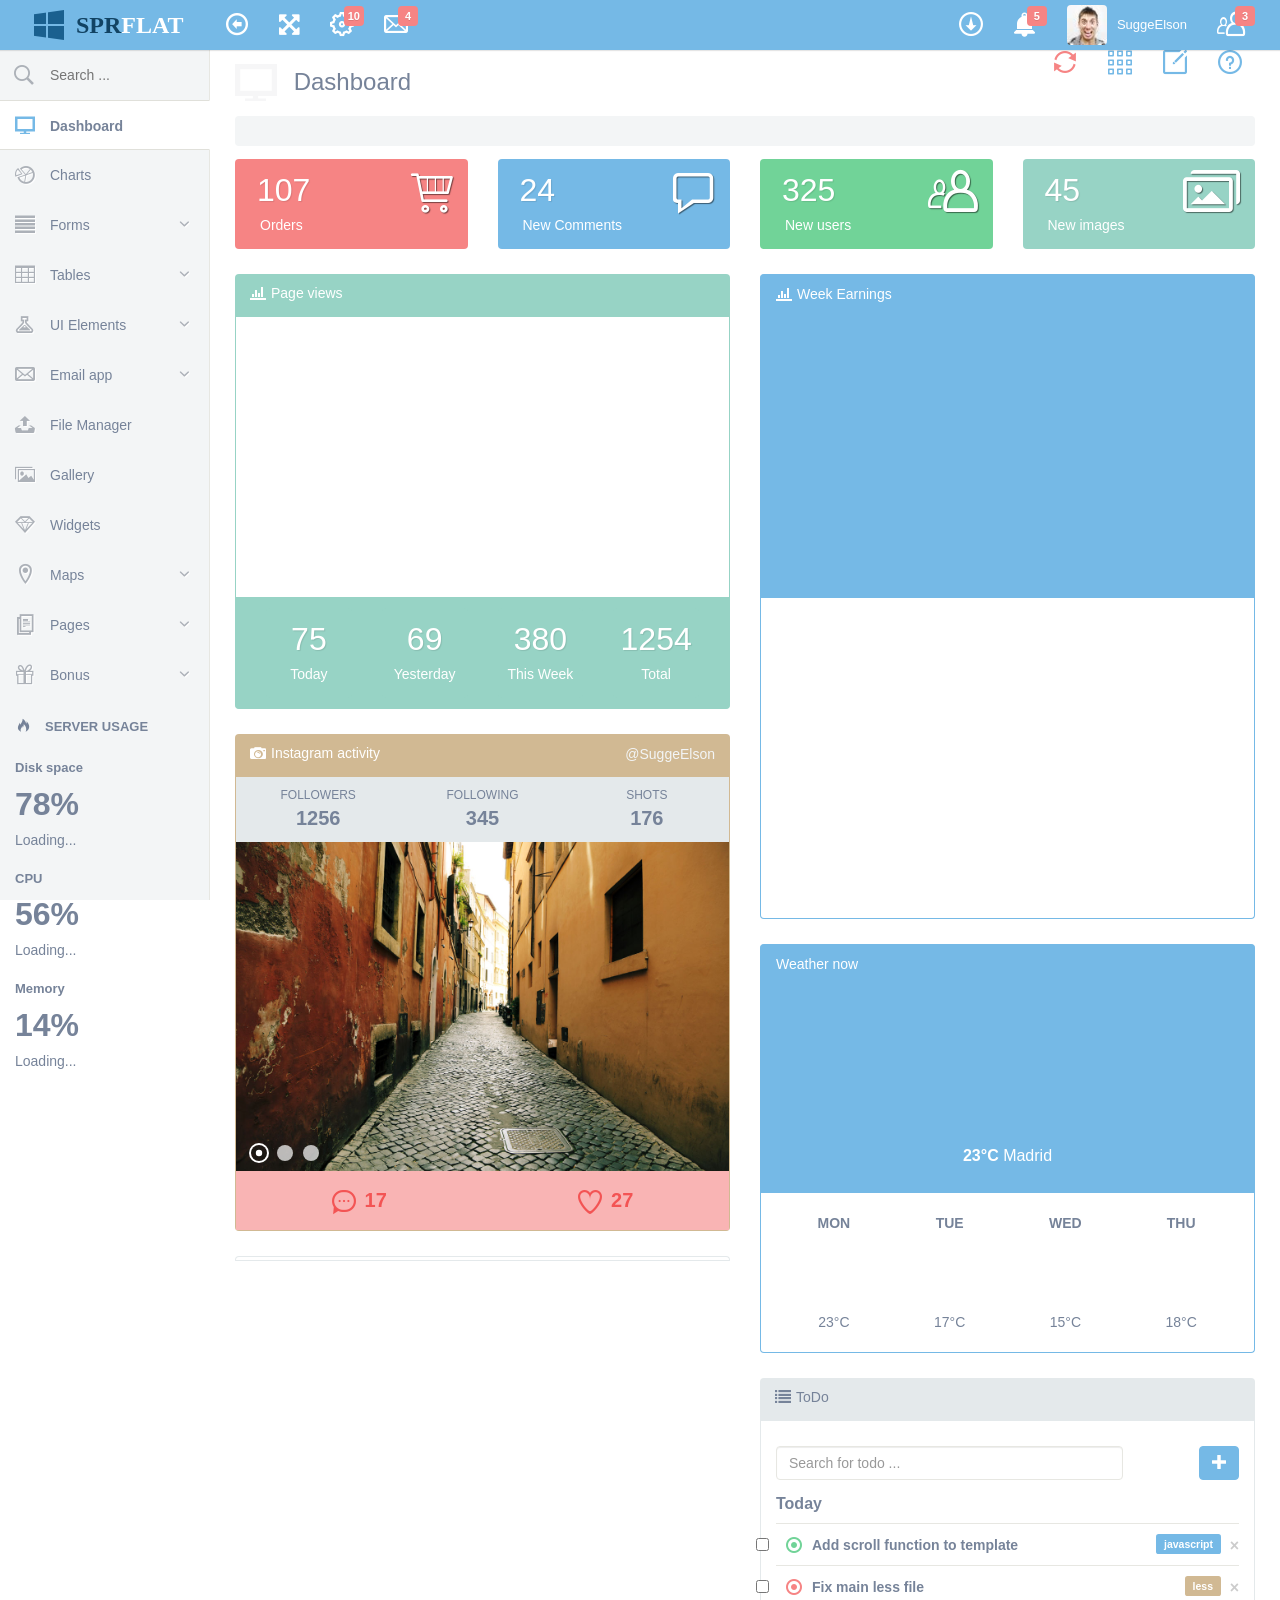
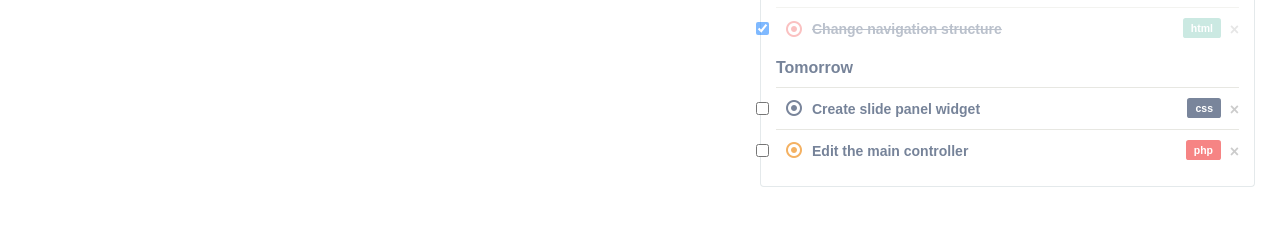
==== src/main/resources/templates/index.html @ 9becb807 "1" ====
<!DOCTYPE html>
<html lang="en">
    <head>
        <meta charset="utf-8">
        <title>Dashboard</title>
        <!-- Mobile specific metas -->
        <meta name="viewport" content="width=device-width, initial-scale=1, maximum-scale=1">
        <!-- Force IE9 to render in normal mode -->
        <!--[if IE]><meta http-equiv="x-ua-compatible" content="IE=9" /><![endif]-->
        <meta name="author" content="SuggeElson" />
        <meta name="description" content=""
        />
        <meta name="keywords" content=""
        />
        <meta name="application-name" content="sprFlat admin template" />
        <!-- Import google fonts - Heading first/ text second -->
        <link rel='stylesheet' type='text/css' 
        <!--[if lt IE 9]>

<![endif]-->
        <!-- Css files -->
        <!-- Icons -->
        <link href="assets/css/icons.css" rel="stylesheet" />
        <!-- jQueryUI -->
        <link href="assets/css/sprflat-theme/jquery.ui.all.css" rel="stylesheet" />
        <!-- Bootstrap stylesheets (included template modifications) -->
        <link href="assets/css/bootstrap.css" rel="stylesheet" />
        <!-- Plugins stylesheets (all plugin custom css) -->
        <link href="assets/css/plugins.css" rel="stylesheet" />
        <!-- Main stylesheets (template main css file) -->
        <link href="assets/css/main.css" rel="stylesheet" />
        <!-- Custom stylesheets ( Put your own changes here ) -->
        <link href="assets/css/custom.css" rel="stylesheet" />
        <!-- Fav and touch icons -->
        <link rel="apple-touch-icon-precomposed" sizes="144x144" href="assets/img/ico/apple-touch-icon-144-precomposed.png">
        <link rel="apple-touch-icon-precomposed" sizes="114x114" href="assets/img/ico/apple-touch-icon-114-precomposed.png">
        <link rel="apple-touch-icon-precomposed" sizes="72x72" href="assets/img/ico/apple-touch-icon-72-precomposed.png">
        <link rel="apple-touch-icon-precomposed" href="assets/img/ico/apple-touch-icon-57-precomposed.png">
        <link rel="icon" href="assets/img/ico/favicon.ico" type="image/png">
        <!-- Windows8 touch icon ( http://www.buildmypinnedsite.com/ )-->
        <meta name="msapplication-TileColor" content="#3399cc" />
    </head>
    <body>
        <!-- Start #header -->
        <div id="header">
            <div class="container-fluid">
                <div class="navbar">
                    <div class="navbar-header">
                        <a class="navbar-brand" href="index.html">
                            <i class="im-windows8 text-logo-element animated bounceIn"></i><span class="text-logo">spr</span><span class="text-slogan">flat</span> 
                        </a>
                    </div>
                    <nav class="top-nav" role="navigation">
                        <ul class="nav navbar-nav pull-left">
                            <li id="toggle-sidebar-li">
                                <a href="#" id="toggle-sidebar"><i class="en-arrow-left2"></i>
                        </a>
                            </li>
                            <li>
                                <a href="#" class="full-screen"><i class="fa-fullscreen"></i></a>
                            </li>
                            <li class="dropdown">
                                <a href="#" data-toggle="dropdown"><i class="ec-cog"></i><span class="notification">10</span></a>
                                <ul class="dropdown-menu" role="menu">
                                    <li><a href="#"><i class="en-database"></i> Database <span class="notification">3</span></a>
                                    </li>
                                    <li><a href="#"><i class="st-cube"></i> Packages <span class="notification blue">17</span></a>
                                    </li>
                                    <li><a href="#"><i class="st-health"></i> Disconnects <span class="notification yellow">1</span></a>
                                    </li>
                                    <li><a href="#"><i class="im-images"></i> Images <span class="notification teal">320</span></a>
                                    </li>
                                    <li><a href="#"><i class="st-users"></i> Users <span class="notification orange">2k</span></a>
                                    </li>
                                    <li><a href="#"><i class="st-meter"></i> Traffic <span class="notification magenta">2tb</span></a>
                                    </li>
                                    <li><a href="#"><i class="im-coin"></i> Finances <span class="notification pink">+3k</span></a>
                                    </li>
                                    <li><a href="#"><i class="st-folder"></i> Directories <span class="notification green">17</span></a>
                                    </li>
                                    <li><a href="#"><i class="st-bag"></i> Orders <span class="notification purple">12</span></a>
                                    </li>
                                    <li><a href="#"><i class="ec-contract"></i> Contracts <span class="notification dark">7</span></a>
                                    </li>
                                </ul>
                            </li>
                            <li class="dropdown">
                                <a href="#" data-toggle="dropdown"><i class="ec-mail"></i><span class="notification">4</span></a>
                                <ul class="dropdown-menu email" role="menu">
                                    <li class="mail-head">
                                        <div class="clearfix">
                                            <div class="pull-left">
                                                <a href="email-inbox.html"><i class="ec-archive"></i></a>
                                            </div>
                                            <span>Inbox</span> 
                                            <div class="pull-right">
                                                <a href="email-inbox.html"><i class="st-pencil"></i></a>
                                            </div>
                                        </div>
                                    </li>
                                    <li class="search-email">
                                        <form>
                                            <input type="text" name="search" placeholder="Search for emails">
                                            <button type="submit"><i class="ec-search"></i>
                                            </button>
                                        </form>
                                    </li>
                                    <li class="mail-list clearfix">
                                        <a href="#">
                                            <img src="assets/img/avatars/128.jpg" class="mail-avatar pull-left" alt="avatar">
                                            <p class="name">
                                                <span class="status"><i class="en-dot"></i></span> Jason Rivera
                                                <span class="notification">2</span>
                                                <span class="time">12:30 am</span>
                                            </p>
                                            <p class="msg">
                                                I contact you regarding my account please can you set up my pass ...
                                            </p>
                                        </a>
                                    </li>
                                    <li class="mail-list clearfix">
                                        <a href="#">
                                            <img src="assets/img/avatars/129.jpg" class="mail-avatar pull-left" alt="avatar">
                                            <p class="name">
                                                <span class="status off"><i class="en-dot"></i></span> Steeve Mclark
                                                <span class="notification">6</span>
                                                <span class="time">10:26 am</span>
                                            </p>
                                            <p class="msg">
                                                Good job dude awesome work here, please add theese features ...
                                            </p>
                                        </a>
                                    </li>
                                    <li class="mail-list clearfix">
                                        <a href="#">
                                            <img src="assets/img/avatars/130.jpg" class="mail-avatar pull-left" alt="avatar">
                                            <p class="name">
                                                <span class="status off"><i class="en-dot"></i></span> Fellix Jones
                                                <span class="notification">1</span>
                                                <span class="time">7:15 am</span>
                                            </p>
                                            <p class="msg">
                                                I have some issues when try to reach my product page can you ...
                                            </p>
                                        </a>
                                    </li>
                                    <li class="mail-list clearfix">
                                        <a href="#">
                                            <img src="assets/img/avatars/131.jpg" class="mail-avatar pull-left" alt="avatar">
                                            <p class="name">
                                                <span class="status"><i class="en-dot"></i></span> Tina Dowsen
                                                <span class="notification">5</span>
                                                <span class="time">03:46 am</span>
                                            </p>
                                            <p class="msg">
                                                Hello Sugge, i want to apply for your referal program , please ...
                                            </p>
                                        </a>
                                    </li>
                                    <li class="mail-more">
                                        <a href="email-inbox.html">View all <i class="en-arrow-right7"></i></a>
                                    </li>
                                </ul>
                            </li>
                        </ul>
                        <ul class="nav navbar-nav pull-right">
                            <li>
                                <a href="#" id="toggle-header-area"><i class="ec-download"></i></a>
                            </li>
                            <li class="dropdown">
                                <a href="#" data-toggle="dropdown"><i class="br-alarm"></i> <span class="notification">5</span></a>
                                <ul class="dropdown-menu notification-menu right" role="menu">
                                    <li class="clearfix">
                                        <i class="ec-chat"></i> 
                                        <a href="#" class="notification-user"> Ric Jones </a> 
                                        <span class="notification-action"> replied to your </span> 
                                        <a href="#" class="notification-link"> comment</a>
                                    </li>
                                    <li class="clearfix">
                                        <i class="st-pencil"></i> 
                                        <a href="#" class="notification-user"> SuggeElson </a> 
                                        <span class="notification-action"> just write a </span> 
                                        <a href="#" class="notification-link"> post</a>
                                    </li>
                                    <li class="clearfix">
                                        <i class="ec-trashcan"></i> 
                                        <a href="#" class="notification-user"> SuperAdmin </a> 
                                        <span class="notification-action"> just remove </span> 
                                        <a href="#" class="notification-link"> 12 files</a>
                                    </li>
                                    <li class="clearfix">
                                        <i class="st-paperclip"></i> 
                                        <a href="#" class="notification-user"> C. Wiilde </a> 
                                        <span class="notification-action"> attach </span> 
                                        <a href="#" class="notification-link"> 3 files</a>
                                    </li>
                                    <li class="clearfix">
                                        <i class="st-support"></i> 
                                        <a href="#" class="notification-user"> John Simpson </a> 
                                        <span class="notification-action"> add support </span> 
                                        <a href="#" class="notification-link"> ticket</a>
                                    </li>
                                </ul>
                            </li>
                            <li class="dropdown">
                                <a href="#" data-toggle="dropdown">
                                    <img class="user-avatar" src="assets/img/avatars/48.jpg" alt="SuggeElson">SuggeElson</a>
                                <ul class="dropdown-menu right" role="menu">
                                    <li><a href="profile.html"><i class="st-user"></i> Profile</a>
                                    </li>
                                    <li><a href="file.html"><i class="st-cloud"></i> Files</a>
                                    </li>
                                    <li><a href="#"><i class="st-settings"></i> Settings</a>
                                    </li>
                                    <li><a href="login.html"><i class="im-exit"></i> Logout</a>
                                    </li>
                                </ul>
                            </li>
                            <li id="toggle-right-sidebar-li"><a href="#" id="toggle-right-sidebar"><i class="ec-users"></i> <span class="notification">3</span></a>
                            </li>
                        </ul>
                    </nav>
                </div>
                <!-- Start #header-area -->
                <div id="header-area" class="fadeInDown">
                    <div class="header-area-inner">
                        <ul class="list-unstyled list-inline">
                            <li>
                                <div class="shortcut-button">
                                    <a href="#">
                                        <i class="im-pie"></i>
                                        <span>Earning Stats</span>
                                    </a>
                                </div>
                            </li>
                            <li>
                                <div class="shortcut-button">
                                    <a href="#">
                                        <i class="ec-images color-dark"></i>
                                        <span>Gallery</span>
                                    </a>
                                </div>
                            </li>
                            <li>
                                <div class="shortcut-button">
                                    <a href="#">
                                        <i class="en-light-bulb color-orange"></i>
                                        <span>Fresh ideas</span>
                                    </a>
                                </div>
                            </li>
                            <li>
                                <div class="shortcut-button">
                                    <a href="#">
                                        <i class="ec-link color-blue"></i>
                                        <span>Links</span>
                                    </a>
                                </div>
                            </li>
                            <li>
                                <div class="shortcut-button">
                                    <a href="#">
                                        <i class="ec-support color-red"></i>
                                        <span>Support</span>
                                    </a>
                                </div>
                            </li>
                            <li>
                                <div class="shortcut-button">
                                    <a href="#">
                                        <i class="st-lock color-teal"></i>
                                        <span>Lock area</span>
                                    </a>
                                </div>
                            </li>
                        </ul>
                    </div>
                </div>
                <!-- End #header-area -->
            </div>
            <!-- Start .header-inner -->
        </div>
        <!-- End #header -->
        <!-- Start #sidebar -->
        <div id="sidebar">
            <!-- Start .sidebar-inner -->
            <div class="sidebar-inner">
                <!-- Start #sideNav -->
                <ul id="sideNav" class="nav nav-pills nav-stacked">
                    <li class="top-search">
                        <form>
                            <input type="text" name="search" placeholder="Search ...">
                            <button type="submit"><i class="ec-search s20"></i>
                            </button>
                        </form>
                    </li>
                    <li><a href="index.html">Dashboard <i class="im-screen"></i></a>
                    </li>
                    <li><a href="charts.html">Charts <i class="st-chart"></i></a>
                    </li>
                    <li>
                        <a href="#"> Forms <i class="im-paragraph-justify"></i></a>
                        <ul class="nav sub">
                            <li><a href="forms.html"><i class="ec-pencil2"></i> Form Stuff</a>
                            </li>
                            <li><a href="form-validation.html"><i class="im-checkbox-checked"></i> Form Validation</a>
                            </li>
                            <li><a href="form-wizard.html"><i class="im-wand"></i> Form Wizard</a>
                            </li>
                            <li><a href="wysiwyg.html"><i class="fa-pencil"></i> WYSIWYG editor</a>
                            </li>
                        </ul>
                    </li>
                    <li><a href="#"> Tables <i class="im-table2"></i></a>
                        <ul class="nav sub">
                            <li><a href="tables.html"><i class="en-arrow-right7"></i> Static tables</a>
                            </li>
                            <li><a href="data-tables.html"><i class="en-arrow-right7"></i> Data tables</a>
                            </li>
                        </ul>
                    </li>
                    <li><a href="#"> UI Elements <i class="st-lab"></i></a>
                        <ul class="nav sub">
                            <li><a href="notifications.html"><i class="fa-bell"></i> Notifications</a>
                            </li>
                            <li><a href="panels.html"><i class="br-window"></i> Panels</a>
                            </li>
                            <li><a href="tiles.html"><i class="im-windows8"></i> Tiles</a>
                            </li>
                            <li><a href="elements.html"><i class="st-cube"></i> Elements</a>
                            </li>
                            <li><a href="icons.html"><i class="im-stack"></i> Icons</a>
                            </li>
                            <li><a href="buttons.html"><i class="im-play2"></i> Buttons</a>
                            </li>
                            <li><a href="calendar.html"><i class="im-calendar2"></i> Calendar</a>
                            </li>
                            <li><a href="grid.html"><i class="st-grid"></i> Grid</a>
                            </li>
                            <li><a href="typo.html"><i class="im-font"></i> Typography</a>
                            </li>
                            <li><a href="list.html"><i class="fa-list"></i> Lists</a>
                            </li>
                        </ul>
                    </li>
                    <li><a href="#"><i class="ec-mail"></i> Email app</a>
                        <ul class="nav sub">
                            <li><a href="email-inbox.html"><i class="ec-archive"></i> Inbox</a>
                            </li>
                            <li><a href="email-read.html"><i class="br-eye"></i> Read email</a>
                            </li>
                            <li><a href="email-write.html"><i class="ec-pencil2"></i> Write email</a>
                            </li>
                        </ul>
                    </li>
                    <li><a href="file.html"><i class="en-upload"></i> File Manager</a>
                    </li>
                    <li><a href="gallery.html"><i class="im-images"></i> Gallery</a>
                    </li>
                    <li><a href="widgets.html"><i class="st-diamond"></i> Widgets </a>
                    </li>
                    <li><a href="#"><i class="ec-location"></i> Maps</a>
                        <ul class="nav sub">
                            <li><a href="maps-google.html"><i class="im-map2"></i> Google maps</a>
                            </li>
                            <li><a href="maps-vector.html"><i class="en-location2"></i> Vector maps</a>
                            </li>
                        </ul>
                    </li>
                    <li><a href="#">Pages <i class="st-files"></i></a>
                        <ul class="nav sub">
                            <li><a href="invoice.html"><i class="st-file"></i> Invoice</a>
                            </li>
                            <li><a href="profile.html"><i class="ec-user"></i> Profile page</a>
                            </li>
                            <li><a href="search.html"><i class="ec-search"></i> Search page</a>
                            </li>
                            <li><a href="blank.html"><i class="im-file4"></i> Blank page</a>
                            </li>
                            <li><a href="login.html"><i class="ec-locked"></i> Login page</a>
                            </li>
                            <li><a href="lockscreen.html"><i class="ec-locked"></i> Lock screen</a>
                            </li>
                            <li>
                                <a href="#"><i class="st-files"></i> Error pages</a>
                                <ul class="nav sub">
                                    <li><a href="400.html"><i class="st-file-broken"></i> Error 400</a>
                                    </li>
                                    <li><a href="401.html"><i class="st-file-broken"></i> Error 401</a>
                                    </li>
                                    <li><a href="403.html"><i class="st-file-broken"></i> Error 403</a>
                                    </li>
                                    <li><a href="404.html"><i class="st-file-broken"></i> Error 404</a>
                                    </li>
                                    <li><a href="405.html"><i class="st-file-broken"></i> Error 405</a>
                                    </li>
                                    <li><a href="500.html"><i class="st-file-broken"></i> Error 500</a>
                                    </li>
                                    <li><a href="503.html"><i class="st-file-broken"></i> Error 503</a>
                                    </li>
                                    <li><a href="offline.html"><i class="st-window"></i> Offline</a>
                                    </li>
                                </ul>
                            </li>
                        </ul>
                    </li>
                    <li>
                        <a href="#">Bonus <i class="im-gift"></i></a>
                        <ul class="nav sub">
                            <li><a href="landing.html"><i class="im-airplane"></i> Landing page</a>
                            </li>
                        </ul>
                    </li>
                </ul>
                <!-- End #sideNav -->
                <!-- Start .sidebar-panel -->
                <div class="sidebar-panel">
                    <h4 class="sidebar-panel-title"><i class="im-fire"></i> Server usage</h4>
                    <div class="sidebar-panel-content">
                        <ul class="server-stats">
                            <li>
                                <span class="txt">Disk space</span>
                                <span class="percent">78</span>
                                <div id="usage-sparkline" class="sparkline">Loading...</div>
                                <div class="pie-chart" data-percent="78"></div>
                            </li>
                        </ul>
                        <ul class="server-stats">
                            <li>
                                <span class="txt">CPU</span>
                                <span class="percent">56</span>
                                <div id="cpu-sparkline" class="sparkline">Loading...</div>
                                <div class="pie-chart" data-percent="56"></div>
                            </li>
                        </ul>
                        <ul class="server-stats">
                            <li>
                                <span class="txt">Memory</span>
                                <span class="percent">14</span>
                                <div id="ram-sparkline" class="sparkline">Loading...</div>
                                <div class="pie-chart" data-percent="14"></div>
                            </li>
                        </ul>
                    </div>
                </div>
                <!-- End .sidebar-panel -->
            </div>
            <!-- End .sidebar-inner -->
        </div>
        <!-- End #sidebar -->
        <!-- Start #right-sidebar -->
        <div id="right-sidebar" class="hide-sidebar">
            <!-- Start .sidebar-inner -->
            <div class="sidebar-inner">
                <div class="sidebar-panel mt0">
                    <div class="sidebar-panel-content fullwidth pt0">
                        <div class="chat-user-list">
                            <form class="form-horizontal chat-search" role="form">
                                <div class="form-group">
                                    <input type="text" class="form-control" placeholder="Search for user...">
                                    <button type="submit"><i class="ec-search s16"></i>
                                    </button>
                                </div>
                                <!-- End .form-group  -->
                            </form>
                            <ul class="chat-ui bsAccordion">
                                <li>
                                    <a href="#">Favorites <span class="notification teal">4</span><i class="en-arrow-down5"></i></a>
                                    <ul class="in">
                                        <li>
                                            <a href="#" class="chat-name">
                                                <img class="chat-avatar" src="assets/img/avatars/49.jpg" alt="@chadengle">Chad Engle
                                                <span class="has-message"><i class="im-pencil"></i></span>
                                            </a>
                                            <span class="status online"><i class="en-dot"></i></span>
                                        </li>
                                        <li>
                                            <a href="#" class="chat-name">
                                                <img class="chat-avatar" src="assets/img/avatars/54.jpg" alt="@alagoon">Anthony Lagoon</a>
                                            <span class="status offline"><i class="en-dot"></i></span>
                                        </li>
                                        <li>
                                            <a href="#" class="chat-name">
                                                <img class="chat-avatar" src="assets/img/avatars/52.jpg" alt="@koridhandy">Kory Handy</a>
                                            <span class="status"><i class="en-dot"></i></span>
                                        </li>
                                        <li>
                                            <a href="#" class="chat-name">
                                                <img class="chat-avatar" src="assets/img/avatars/50.jpg" alt="@divya">Divia Manyan</a>
                                            <span class="status"><i class="en-dot"></i></span>
                                        </li>
                                    </ul>
                                </li>
                                <li>
                                    <a href="#">Online <span class="notification green">3</span><i class="en-arrow-down5"></i></a>
                                    <ul class="in">
                                        <li>
                                            <a href="#" class="chat-name">
                                                <img class="chat-avatar" src="assets/img/avatars/51.jpg" alt="@kolage">Eric Hofman</a>
                                            <span class="status online"><i class="en-dot"></i></span>
                                        </li>
                                        <li>
                                            <a href="#" class="chat-name">
                                                <img class="chat-avatar" src="assets/img/avatars/55.jpg" alt="@mikebeecham">Mike Beecham</a>
                                            <span class="status online"><i class="en-dot"></i></span>
                                        </li>
                                        <li>
                                            <a href="#" class="chat-name">
                                                <img class="chat-avatar" src="assets/img/avatars/53.jpg" alt="@derekebradley">Darek Bradly</a>
                                            <span class="status online"><i class="en-dot"></i></span>
                                        </li>
                                    </ul>
                                </li>
                                <li>
                                    <a href="#">Offline <span class="notification red">5</span><i class="en-arrow-down5"></i></a>
                                    <ul>
                                        <li>
                                            <a href="#" class="chat-name">
                                                <img class="chat-avatar" src="assets/img/avatars/56.jpg" alt="@laurengray">Lauren Grey</a>
                                            <span class="status offline"><i class="en-dot"></i></span>
                                        </li>
                                        <li>
                                            <a href="#" class="chat-name">
                                                <img class="chat-avatar" src="assets/img/avatars/49.jpg" alt="@chadengle">Chad Engle</a>
                                            <span class="status offline"><i class="en-dot"></i></span>
                                        </li>
                                        <li>
                                            <a href="#" class="chat-name">
                                                <img class="chat-avatar" src="assets/img/avatars/58.jpg" alt="@frankiefreesbie">Frankie Freesibie</a>
                                            <span class="status offline"><i class="en-dot"></i></span>
                                        </li>
                                        <li>
                                            <a href="#" class="chat-name">
                                                <img class="chat-avatar" src="assets/img/avatars/57.jpg" alt="@joannefournier">Joane Fornier</a>
                                            <span class="status offline"><i class="en-dot"></i></span>
                                        </li>
                                        <li>
                                            <a href="#" class="chat-name">
                                                <img class="chat-avatar" src="assets/img/avatars/59.jpg" alt="@aiiaiiaii">Alia Alien</a>
                                            <span class="status offline"><i class="en-dot"></i></span>
                                        </li>
                                    </ul>
                                </li>
                            </ul>
                        </div>
                        <div class="chat-box">
                            <h5>Chad Engle</h5>
                            <a id="close-user-chat" href="#" class="btn btn-xs btn-primary"><i class="en-arrow-left4"></i></a>
                            <ul class="chat-ui chat-messages">
                                <li class="chat-user">
                                    <p class="avatar">
                                        <img src="assets/img/avatars/49.jpg" alt="@chadengle">
                                    </p>
                                    <p class="chat-name">Chad Engle <span class="chat-time">15 seconds ago</span>
                                    </p>
                                    <span class="status online"><i class="en-dot"></i></span>
                                    <p class="chat-txt">Hello Sugge check out the last order.</p>
                                </li>
                                <li class="chat-me">
                                    <p class="avatar">
                                        <img src="assets/img/avatars/48.jpg" alt="SuggeElson">
                                    </p>
                                    <p class="chat-name">SuggeElson <span class="chat-time">10 seconds ago</span>
                                    </p>
                                    <span class="status online"><i class="en-dot"></i></span>
                                    <p class="chat-txt">Ok i will check it out.</p>
                                </li>
                                <li class="chat-user">
                                    <p class="avatar">
                                        <img src="assets/img/avatars/49.jpg" alt="@chadengle">
                                    </p>
                                    <p class="chat-name">Chad Engle <span class="chat-time">now</span>
                                    </p>
                                    <span class="status online"><i class="en-dot"></i></span>
                                    <p class="chat-txt">Thank you, have a nice day</p>
                                </li>
                            </ul>
                            <div class="chat-write">
                                <form action="#" class="form-horizontal" role="form">
                                    <div class="form-group">
                                        <textarea name="sendmsg" id="sendMsg" class="form-control elastic" rows="1"></textarea>
                                        <a role="button" class="btn" id="attach_photo_btn">
                                            <i class="fa-picture s20"></i> 
                                        </a>
                                        <input type="file" name="attach_photo" id="attach_photo">
                                    </div>
                                    <!-- End .form-group  -->
                                </form>
                            </div>
                        </div>
                    </div>
                </div>
            </div>
            <!-- End .sidebar-inner -->
        </div>
        <!-- End #right-sidebar -->
        <!-- Start #content -->
        <div id="content">
            <!-- Start .content-wrapper -->
            <div class="content-wrapper">
                <div class="row">
                    <!-- Start .row -->
                    <!-- Start .page-header -->
                    <div class="col-lg-12 heading">
                        <h1 class="page-header"><i class="im-screen"></i> Dashboard</h1>
                        <!-- Start .bredcrumb -->
                        <ul id="crumb" class="breadcrumb">
                        </ul>
                        <!-- End .breadcrumb -->
                        <!-- Start .option-buttons -->
                        <div class="option-buttons">
                            <div class="btn-toolbar" role="toolbar">
                                <div class="btn-group">
                                    <a id="clear-localstorage" class="btn tip" title="Reset panels position">
                                        <i class="ec-refresh color-red s24"></i>
                                    </a>
                                </div>
                                <div class="btn-group dropdown">
                                    <a class="btn dropdown-toggle" data-toggle="dropdown" id="dropdownMenu1"><i class="br-grid s24"></i></a>
                                    <div class="dropdown-menu pull-right" role="menu" aria-labelledby="dropdownMenu1">
                                        <div class="option-dropdown">
                                            <div class="shortcut-button">
                                                <a href="#">
                                                    <i class="im-pie"></i>
                                                    <span>Earning Stats</span>
                                                </a>
                                            </div>
                                            <div class="shortcut-button">
                                                <a href="#">
                                                    <i class="ec-images color-dark"></i>
                                                    <span>Gallery</span>
                                                </a>
                                            </div>
                                            <div class="shortcut-button">
                                                <a href="#">
                                                    <i class="en-light-bulb color-orange"></i>
                                                    <span>Fresh ideas</span>
                                                </a>
                                            </div>
                                            <div class="shortcut-button">
                                                <a href="#">
                                                    <i class="ec-link color-blue"></i>
                                                    <span>Links</span>
                                                </a>
                                            </div>
                                            <div class="shortcut-button">
                                                <a href="#">
                                                    <i class="ec-support color-red"></i>
                                                    <span>Support</span>
                                                </a>
                                            </div>
                                            <div class="shortcut-button">
                                                <a href="#">
                                                    <i class="st-lock color-teal"></i>
                                                    <span>Lock area</span>
                                                </a>
                                            </div>
                                        </div>
                                    </div>
                                </div>
                                <div class="btn-group dropdown">
                                    <a class="btn dropdown-toggle" data-toggle="dropdown" id="dropdownMenu2"><i class="ec-pencil s24"></i></a> 
                                    <div class="dropdown-menu pull-right" role="menu" aria-labelledby="dropdownMenu2">
                                        <div class="option-dropdown">
                                            <div class="row">
                                                <p class="col-lg-12">Quick post</p>
                                                <form class="form-horizontal" role="form">
                                                    <div class="form-group">
                                                        <div class="col-lg-12">
                                                            <input type="text" class="form-control" placeholder="Enter title">
                                                        </div>
                                                    </div>
                                                    <!-- End .form-group  -->
                                                    <div class="form-group">
                                                        <div class="col-lg-12">
                                                            <textarea class="form-control wysiwyg" placeholder="Enter text"></textarea>
                                                        </div>
                                                    </div>
                                                    <!-- End .form-group  -->
                                                    <div class="form-group">
                                                        <div class="col-lg-12">
                                                            <input type="text" class="form-control tags1" placeholder="Enter tags">
                                                        </div>
                                                    </div>
                                                    <!-- End .form-group  -->
                                                    <div class="form-group">
                                                        <div class="col-lg-12">
                                                            <button class="btn btn-default btn-xs">Save Draft</button>
                                                            <button class="btn btn-success btn-xs pull-right">Publish</button>
                                                        </div>
                                                    </div>
                                                    <!-- End .form-group  -->
                                                </form>
                                            </div>
                                        </div>
                                    </div>
                                </div>
                                <div class="btn-group">
                                    <a class="btn dropdown-toggle" data-toggle="dropdown" id="dropdownMenu3"><i class="ec-help s24"></i></a>
                                    <div class="dropdown-menu pull-right" role="menu" aria-labelledby="dropdownMenu3">
                                        <div class="option-dropdown">
                                            <p>First time visitor ? <a href="#" id="app-tour" class="btn btn-success ml15">Take app tour</a> 
                                            </p>
                                            <hr>
                                            <p>Or check the <a href="#" class="btn btn-danger ml15">FAQ</a>
                                            </p>
                                        </div>
                                    </div>
                                </div>
                            </div>
                        </div>
                        <!-- End .option-buttons -->
                    </div>
                    <!-- End .page-header -->
                </div>
                <!-- End .row -->
                <div class="outlet">
                    <!-- Start .outlet -->
                    <!-- Page start here ( usual with .row ) -->
                    <div class="row">
                        <!-- Start .row -->
                        <div class="col-lg-3 col-md-3 col-sm-6 col-xs-12">
                            <div class="carousel-tile carousel vertical slide">
                                <div class="carousel-inner">
                                    <div class="item active">
                                        <div class="tile red">
                                            <div class="tile-icon">
                                                <i class="br-cart s64"></i>
                                            </div>
                                            <div class="tile-content">
                                                <div class="number">107</div>
                                                <h3>Orders</h3>
                                            </div>
                                        </div>
                                    </div>
                                    <div class="item">
                                        <div class="tile orange">
                                            <!-- tile start here -->
                                            <div class="tile-icon">
                                                <i class="ec-cog s64"></i>
                                            </div>
                                            <div class="tile-content">
                                                <div class="number">5</div>
                                                <h3>Settings changed</h3>
                                            </div>
                                        </div>
                                    </div>
                                </div>
                            </div>
                            <!-- End Carousel -->
                        </div>
                        <div class="col-lg-3 col-md-3 col-sm-6 col-xs-12">
                            <div class="carousel-tile carousel slide">
                                <div class="carousel-inner">
                                    <div class="item active">
                                        <div class="tile blue">
                                            <div class="tile-icon">
                                                <i class="st-chat s64"></i>
                                            </div>
                                            <div class="tile-content">
                                                <div class="number">24</div>
                                                <h3>New Comments</h3>
                                            </div>
                                        </div>
                                    </div>
                                    <div class="item">
                                        <div class="tile brown">
                                            <!-- tile start here -->
                                            <div class="tile-icon">
                                                <i class="ec-mail s64"></i>
                                            </div>
                                            <div class="tile-content">
                                                <div class="number">17</div>
                                                <h3>New emails</h3>
                                            </div>
                                        </div>
                                    </div>
                                </div>
                            </div>
                            <!-- End Carousel -->
                        </div>
                        <div class="col-lg-3 col-md-3 col-sm-6 col-xs-12">
                            <div class="carousel-tile carousel vertical slide">
                                <div class="carousel-inner">
                                    <div class="item active">
                                        <div class="tile green">
                                            <div class="tile-icon">
                                                <i class="ec-users s64"></i>
                                            </div>
                                            <div class="tile-content">
                                                <div class="number">325</div>
                                                <h3>New users</h3>
                                            </div>
                                        </div>
                                    </div>
                                    <div class="item">
                                        <div class="tile purple">
                                            <!-- tile start here -->
                                            <div class="tile-icon">
                                                <i class="ec-search s64"></i>
                                            </div>
                                            <div class="tile-content">
                                                <div class="number">2540</div>
                                                <h3>Searches</h3>
                                            </div>
                                        </div>
                                    </div>
                                </div>
                            </div>
                            <!-- End Carousel -->
                        </div>
                        <div class="col-lg-3 col-md-3 col-sm-6 col-xs-12">
                            <div class="carousel-tile carousel slide">
                                <div class="carousel-inner">
                                    <div class="item active">
                                        <div class="tile teal">
                                            <!-- tile start here -->
                                            <div class="tile-icon">
                                                <i class="ec-images s64"></i>
                                            </div>
                                            <div class="tile-content">
                                                <div class="number">45</div>
                                                <h3>New images</h3>
                                            </div>
                                        </div>
                                    </div>
                                    <div class="item">
                                        <div class="tile magenta">
                                            <!-- tile start here -->
                                            <div class="tile-icon">
                                                <i class="ec-share s64"></i>
                                            </div>
                                            <div class="tile-content">
                                                <div class="number">3548</div>
                                                <h3>Posts shared</h3>
                                            </div>
                                        </div>
                                    </div>
                                </div>
                            </div>
                            <!-- End Carousel -->
                        </div>
                    </div>
                    <!-- End .row -->
                    <div class="row">
                        <!-- Start .row -->
                        <div class="col-lg-6 col-md-6 sortable-layout">
                            <!-- Start col-lg-6 -->
                            <div class="panel panel-teal toggle panelMove panelClose panelRefresh">
                                <!-- Start .panel -->
                                <div class="panel-heading">
                                    <h4 class="panel-title"><i class="im-bars"></i> Page views</h4>
                                </div>
                                <div class="panel-body">
                                    <div id="stats-pageviews" style="width: 100%; height:250px;"></div>
                                </div>
                                <div class="panel-footer teal-bg">
                                    <div class="col-lg-3 col-md-3 col-sm-6 col-xs-12">
                                        <div class="tile teal m0">
                                            <div class="tile-content text-center pl0 pr0">
                                                <div id="countToday" class="number">75</div>
                                                <h3>Today</h3>
                                            </div>
                                        </div>
                                    </div>
                                    <div class="col-lg-3 col-md-3 col-sm-6 col-xs-12">
                                        <div class="tile teal m0">
                                            <div class="tile-content text-center pl0 pr0">
                                                <div id="countYesterday" class="number">69</div>
                                                <h3>Yesterday</h3>
                                            </div>
                                        </div>
                                    </div>
                                    <div class="col-lg-3 col-md-3 col-sm-6 col-xs-12">
                                        <div class="tile teal m0">
                                            <div class="tile-content text-center pl0 pr0">
                                                <div id="countWeek" class="number">380</div>
                                                <h3>This Week</h3>
                                            </div>
                                        </div>
                                    </div>
                                    <div class="col-lg-3 col-md-3 col-sm-6 col-xs-12">
                                        <div class="tile teal m0">
                                            <div class="tile-content text-center pl0 pr0">
                                                <div id="countTotal" class="number">1254</div>
                                                <h3>Total</h3>
                                            </div>
                                        </div>
                                    </div>
                                </div>
                            </div>
                            <!-- End .panel -->
                            <div class="panel panel-brown panelMove">
                                <!-- Start .panel -->
                                <div class="panel-heading">
                                    <h4 class="panel-title"><i class="st-camera"></i> Instagram activity</h4>
                                    <div class="pull-right mt10">
                                        <a href="#" class="color-grayspr">@SuggeElson</a> 
                                    </div>
                                </div>
                                <div class="panel-body p0">
                                    <div class="instagram-widget">
                                        <div class="instagram-widget-header gray-bg">
                                            <div class="col-lg-4 col-md-4 col-xs-4 text-center">
                                                <!-- col-lg-4 start here -->
                                                <a href="#">
                                                    <p class="instagram-widget-text">Followers</p>
                                                    <strong class="instagram-widget-number">1256</strong> 
                                                </a>
                                            </div>
                                            <!-- col-lg-4 end here -->
                                            <div class="col-lg-4 col-md-4 col-xs-4 text-center">
                                                <!-- col-lg-4 start here -->
                                                <a href="#">
                                                    <p class="instagram-widget-text">Following</p>
                                                    <strong class="instagram-widget-number">345</strong> 
                                                </a>
                                            </div>
                                            <!-- col-lg-4 end here -->
                                            <div class="col-lg-4 col-md-4 col-xs-4 text-center">
                                                <!-- col-lg-4 start here -->
                                                <a href="#">
                                                    <p class="instagram-widget-text">Shots</p>
                                                    <strong class="instagram-widget-number">176</strong> 
                                                </a>
                                            </div>
                                            <!-- col-lg-4 end here -->
                                        </div>
                                        <div class="instagram-widget-image">
                                            <div id="instagram-widget" class="carousel slide">
                                                <!-- Indicators -->
                                                <ol class="carousel-indicators dotstyle">
                                                    <li data-target="#instagram-widget" data-slide-to="0" class="active"><a href="#">Image 1</a>
                                                    </li>
                                                    <li data-target="#instagram-widget" data-slide-to="1"><a href="#">Image 2</a>
                                                    </li>
                                                    <li data-target="#instagram-widget" data-slide-to="2"><a href="#">Image 3</a>
                                                    </li>
                                                </ol>
                                                <div class="carousel-inner">
                                                    <figure class="item active">
                                                        <img class="img-responsive" src="assets/img/instagram/instagram.jpg" alt="image">
                                                    </figure>
                                                    <figure class="item">
                                                        <img class="img-responsive" src="assets/img/instagram/instagram2.jpg" alt="image">
                                                    </figure>
                                                    <figure class="item">
                                                        <img class="img-responsive" src="assets/img/instagram/instagram3.jpg" alt="image">
                                                    </figure>
                                                </div>
                                            </div>
                                            <!-- End Carousel -->
                                        </div>
                                        <div class="instagram-widget-footer">
                                            <div class="col-lg-6 col-md-6 col-xs-6 text-center">
                                                <!-- col-lg-6 start here -->
                                                <p>
                                                    <a href="#">
                                                        <i class="ec-chat mr5"></i> 
                                                        <strong class="instagram-widget-number">17</strong>
                                                    </a>
                                                </p>
                                            </div>
                                            <!-- col-lg-6 end here -->
                                            <div class="col-lg-6 col-md-6 col-xs-6 text-center">
                                                <!-- col-lg-6 start here -->
                                                <p>
                                                    <a href="#">
                                                        <i class="ec-heart mr5"></i> 
                                                        <strong class="instagram-widget-number">27</strong> 
                                                    </a>
                                                </p>
                                            </div>
                                            <!-- col-lg-6 end here -->
                                        </div>
                                    </div>
                                </div>
                            </div>
                            <!-- End .panel -->
                            <div class="panel panel-default panelMove plain">
                                <!-- Start .panel -->
                                <div class="panel-heading white-bg"></div>
                                <div class="panel-body p0">
                                    <div id="calendar"></div>
                                </div>
                            </div>
                            <!-- End .panel -->
                        </div>
                        <!-- End col-lg-6 -->
                        <div class="col-lg-6 col-md-6 sortable-layout">
                            <!-- Start col-lg-6 -->
                            <div class="panel panel-primary plain toggle panelMove panelClose panelRefresh">
                                <!-- Start .panel -->
                                <div class="panel-heading">
                                    <h4 class="panel-title"><i class="im-bars"></i> Week Earnings</h4>
                                </div>
                                <div class="panel-body blue-bg">
                                    <div id="stats-earnings" style="width: 100%; height:250px;"></div>
                                </div>
                                <div class="panel-footer white-bg">
                                    <div id="stats-category-earnings" class="col-lg-6 col-md-12" style="height:150px;">
                                    </div>
                                    <div id="stats-earnings-bars" class="col-lg-6 col-md-12" style="height:150px;">
                                    </div>
                                </div>
                            </div>
                            <!-- End .panel -->
                            <div class="weather-widget panel panel-primary plain toggle panelMove panelClose panelRefresh">
                                <!-- Start .panel -->
                                <div class="panel-heading">
                                    <h4 class="panel-title">Weather now</h4>
                                </div>
                                <div class="panel-body blue-bg text-center">
                                    <canvas id="weather-now" width="128" height="128"></canvas>
                                    <p class="weather-location"><strong>23&deg;C</strong> Madrid</p>
                                </div>
                                <div class="panel-footer white-bg text-center">
                                    <div class="col-lg-3 col-md-3 col-sm-3 col-xs-6">
                                        <!-- col-lg-3 start here -->
                                        <p class="weather-day">MON</p>
                                        <canvas id="forecast-now" width="64" height="64"></canvas>
                                        <p class="weather-degree">23&deg;C</p>
                                    </div>
                                    <!-- col-lg-3 end here -->
                                    <div class="col-lg-3 col-md-3 col-sm-3 col-xs-6">
                                        <!-- col-lg-3 start here -->
                                        <p class="weather-day">TUE</p>
                                        <canvas id="forecast-day1" width="64" height="64"></canvas>
                                        <p class="weather-degree">17&deg;C</p>
                                    </div>
                                    <!-- col-lg-3 end here -->
                                    <div class="col-lg-3 col-md-3 col-sm-3 col-xs-6">
                                        <!-- col-lg-3 start here -->
                                        <p class="weather-day">WED</p>
                                        <canvas id="forecast-day2" width="64" height="64"></canvas>
                                        <p class="weather-degree">15&deg;C</p>
                                    </div>
                                    <!-- col-lg-3 end here -->
                                    <div class="col-lg-3 col-md-3 col-sm-3 col-xs-6">
                                        <!-- col-lg-3 start here -->
                                        <p class="weather-day">THU</p>
                                        <canvas id="forecast-day3" width="64" height="64"></canvas>
                                        <p class="weather-degree">18&deg;C</p>
                                    </div>
                                    <!-- col-lg-3 end here -->
                                </div>
                            </div>
                            <!-- End .panel -->
                            <div class="panel panel-default toggle panelMove panelClose panelRefresh">
                                <!-- Start .panel -->
                                <div class="panel-heading">
                                    <h4 class="panel-title"><i class="fa-list"></i> ToDo</h4>
                                </div>
                                <div class="panel-body">
                                    <div class="todo-widget">
                                        <div class="todo-header">
                                            <div class="todo-search">
                                                <form>
                                                    <input type="text" class="form-control" name="search" placeholder="Search for todo ...">
                                                </form>
                                            </div>
                                            <div class="todo-add">
                                                <a href="#" class="btn btn-primary tip" title="Add new todo"><i class="im-plus"></i></a>
                                            </div>
                                        </div>
                                        <h4 class="todo-period">Today</h4>
                                        <ul class="todo-list" id="today">
                                            <li class="todo-task-item">
                                                <label class="checkbox">
                                                    <input type="checkbox">
                                                </label>
                                                <div class="todo-priority normal tip" title="Normal priority">
                                                    <i class="im-radio-checked"></i>
                                                </div>
                                                <span class="todo-category label label-primary"> javascript </span>
                                                <div class="todo-task-text">Add scroll function to template</div>
                                                <button type="button" class="close todo-close">&times;</button>
                                            </li>
                                            <li class="todo-task-item">
                                                <label class="checkbox">
                                                    <input type="checkbox">
                                                </label>
                                                <div class="todo-priority high tip" title="High priority">
                                                    <i class="im-radio-checked"></i>
                                                </div>
                                                <span class="todo-category label label-brown"> less </span>
                                                <div class="todo-task-text">Fix main less file</div>
                                                <button type="button" class="close todo-close">&times;</button>
                                            </li>
                                            <li class="todo-task-item task-done">
                                                <label class="checkbox">
                                                    <input type="checkbox" checked>
                                                </label>
                                                <div class="todo-priority high tip" title="High priority">
                                                    <i class="im-radio-checked"></i>
                                                </div>
                                                <span class="todo-category label label-info"> html </span>
                                                <div class="todo-task-text">Change navigation structure</div>
                                                <button type="button" class="close todo-close">&times;</button>
                                            </li>
                                        </ul>
                                        <h4 class="todo-period">Tomorrow</h4>
                                        <ul class="todo-list" id="tomorrow">
                                            <li class="todo-task-item">
                                                <label class="checkbox">
                                                    <input type="checkbox">
                                                </label>
                                                <div class="todo-priority tip" title="Low priority">
                                                    <i class="im-radio-checked"></i>
                                                </div>
                                                <span class="todo-category label label-dark"> css </span>
                                                <div class="todo-task-text">Create slide panel widget</div>
                                                <button type="button" class="close todo-close">&times;</button>
                                            </li>
                                            <li class="todo-task-item">
                                                <label class="checkbox">
                                                    <input type="checkbox">
                                                </label>
                                                <div class="todo-priority medium tip" title="Medium priority">
                                                    <i class="im-radio-checked"></i>
                                                </div>
                                                <span class="todo-category label label-danger"> php </span>
                                                <div class="todo-task-text">Edit the main controller</div>
                                                <button type="button" class="close todo-close">&times;</button>
                                            </li>
                                        </ul>
                                    </div>
                                </div>
                            </div>
                            <!-- End .panel -->
                        </div>
                        <!-- End col-lg-6 -->
                    </div>
                    <!-- End .row -->
                    <!-- Page End here -->
                </div>
                <!-- End .outlet -->
            </div>
            <!-- End .content-wrapper -->
            <div class="clearfix"></div>
        </div>
        <!-- End #content -->
        <!-- Javascripts -->
        <!-- Load pace first -->
        <script src="assets/plugins/core/pace/pace.min.js"></script>
        <!-- Important javascript libs(put in all pages) -->
        <script src="assets/js/jquery-1.8.3.min.js"></script>
        <script>
        window.jQuery || document.write('<script src="assets/js/libs/jquery-2.1.1.min.js">\x3C/script>')
        </script>
        <script src="assets/js/jquery-ui.js"></script>
        <script>
        window.jQuery || document.write('<script src="assets/js/libs/jquery-ui-1.10.4.min.js">\x3C/script>')
        </script>
        <!--[if lt IE 9]>
  <script type="text/javascript" src="assets/js/libs/excanvas.min.js"></script>
  <script type="text/javascript" src="http://html5shim.googlecode.com/svn/trunk/html5.js"></script>
  <script type="text/javascript" src="assets/js/libs/respond.min.js"></script>
<![endif]-->
        <!-- Bootstrap plugins -->
        <script src="assets/js/bootstrap/bootstrap.js"></script>
        <!-- Core plugins ( not remove ever) -->
        <!-- Handle responsive view functions -->
        <script src="assets/js/jRespond.min.js"></script>
        <!-- Custom scroll for sidebars,tables and etc. -->
        <script src="assets/plugins/core/slimscroll/jquery.slimscroll.min.js"></script>
        <script src="assets/plugins/core/slimscroll/jquery.slimscroll.horizontal.min.js"></script>
        <!-- Resize text area in most pages -->
        <script src="assets/plugins/forms/autosize/jquery.autosize.js"></script>
        <!-- Proivde quick search for many widgets -->
        <script src="assets/plugins/core/quicksearch/jquery.quicksearch.js"></script>
        <!-- Bootbox confirm dialog for reset postion on panels -->
        <script src="assets/plugins/ui/bootbox/bootbox.js"></script>
        <!-- Other plugins ( load only nessesary plugins for every page) -->
        <script src="assets/plugins/charts/flot/jquery.flot.js"></script>
        <script src="assets/plugins/charts/flot/jquery.flot.pie.js"></script>
        <script src="assets/plugins/charts/flot/jquery.flot.resize.js"></script>
        <script src="assets/plugins/charts/flot/jquery.flot.time.js"></script>
        <script src="assets/plugins/charts/flot/jquery.flot.growraf.js"></script>
        <script src="assets/plugins/charts/flot/jquery.flot.categories.js"></script>
        <script src="assets/plugins/charts/flot/jquery.flot.stack.js"></script>
        <script src="assets/plugins/charts/flot/jquery.flot.tooltip.min.js"></script>
        <script src="assets/plugins/charts/flot/date.js"></script>
        <script src="assets/plugins/charts/sparklines/jquery.sparkline.js"></script>
        <script src="assets/plugins/charts/pie-chart/jquery.easy-pie-chart.js"></script>
        <script src="assets/plugins/forms/icheck/jquery.icheck.js"></script>
        <script src="assets/plugins/forms/tags/jquery.tagsinput.min.js"></script>
        <script src="assets/plugins/forms/tinymce/tinymce.min.js"></script>
        <script src="assets/plugins/misc/highlight/highlight.pack.js"></script>
        <script src="assets/plugins/misc/countTo/jquery.countTo.js"></script>
        <script src="assets/plugins/ui/weather/skyicons.js"></script>
        <script src="assets/plugins/ui/notify/jquery.gritter.js"></script>
        <script src="assets/plugins/ui/calendar/fullcalendar.js"></script>
        <script src="assets/js/jquery.sprFlat.js"></script>
        <script src="assets/js/app.js"></script>
        <script src="assets/js/pages/dashboard.js"></script>
    </body>
</html>
---- src/main/resources/templates/assets/css/icons.css ----
/* ==========================================================================
Icon packs
========================================================================== */
@font-face {
  font-family: 'icomoon';
  src:url('../fonts/icomoon.eot');
  src:url('../fonts/icomoon.eot?#iefix') format('embedded-opentype'),
    url('../fonts/icomoon.ttf') format('truetype'),
    url('../fonts/icomoon.woff') format('woff'),
    url('../fonts/icomoon.svg#icomoon') format('svg');
  font-weight: normal;
  font-style: normal;
}

@font-face {
  font-family: 'brocolidry';
  src:url('../fonts/brocolidry.eot');
  src:url('../fonts/brocolidry.eot?#iefix') format('embedded-opentype'),
    url('../fonts/brocolidry.ttf') format('truetype'),
    url('../fonts/brocolidry.woff') format('woff'),
    url('../fonts/brocolidry.svg#brocolidry') format('svg');
  font-weight: normal;
  font-style: normal;
}

@font-face {
  font-family: 'ecoico';
  src:url('../fonts/ecoico.eot');
  src:url('../fonts/ecoico.eot?#iefix') format('embedded-opentype'),
    url('../fonts/ecoico.ttf') format('truetype'),
    url('../fonts/ecoico.woff') format('woff'),
    url('../fonts/ecoico.svg#ecoico') format('svg');
  font-weight: normal;
  font-style: normal;
}

@font-face {
  font-family: 'steadysets';
  src:url('../fonts/steadysets.eot');
  src:url('../fonts/steadysets.eot?#iefix') format('embedded-opentype'),
    url('../fonts/steadysets.ttf') format('truetype'),
    url('../fonts/steadysets.woff') format('woff'),
    url('../fonts/steadysets.svg#steadysets') format('svg');
  font-weight: normal;
  font-style: normal;
}

@font-face {
  font-family: 'meteo';
  src:url('../fonts/meteo.eot');
  src:url('../fonts/meteo.eot?#iefix') format('embedded-opentype'),
    url('../fonts/meteo.ttf') format('truetype'),
    url('../fonts/meteo.woff') format('woff'),
    url('../fonts/meteo.svg#meteo') format('svg');
  font-weight: normal;
  font-style: normal;
}

@font-face {
  font-family: 'entypo';
  src:url('../fonts/entypo.eot');
  src:url('../fonts/entypo.eot?#iefix') format('embedded-opentype'),
    url('../fonts/entypo.ttf') format('truetype'),
    url('../fonts/entypo.woff') format('woff'),
    url('../fonts/entypo.svg#entypo') format('svg');
  font-weight: normal;
  font-style: normal;
}

@font-face {
  font-family: 'fontawesome';
  src:url('../fonts/fontawesome.eot');
  src:url('../fonts/fontawesome.eot?#iefix') format('embedded-opentype'),
    url('../fonts/fontawesome.ttf') format('truetype'),
    url('../fonts/fontawesome.woff') format('woff'),
    url('../fonts/fontawesome.svg#fontawesome') format('svg');
  font-weight: normal;
  font-style: normal;
}

/* ------------------ Icon preview ( remove it in production sever )--------------------*/
.icon-page i {font-size: 20px; margin-bottom: 10px;}
.icon-page .row {margin-left: 0;margin-right: 0;}

/* ------------------ Target all icons --------------------*/
[class^="im-"], 
[class^="br-"], 
[class^="ec-"], 
[class^="st-"], 
[class^="me-"],
[class^="en-"],
[class^="fa-"] {
  display: inline-block;
  vertical-align: middle;
  margin-top: -1px;
}


/* ------------------ Ico moon --------------------*/
[class^="im-"] {
  font-family: 'icomoon';
  speak: none;
  font-style: normal;
  font-weight: normal;
  font-variant: normal;
  text-transform: none;
  line-height: 1;
  -webkit-font-smoothing: antialiased;
  -moz-osx-font-smoothing: grayscale;
}
.im-home:before {
  content: "\e600";
}
.im-home2:before {
  content: "\e601";
}
.im-home3:before {
  content: "\e602";
}
.im-office:before {
  content: "\e603";
}
.im-newspaper:before {
  content: "\e604";
}
.im-pencil:before {
  content: "\e605";
}
.im-pencil2:before {
  content: "\e606";
}
.im-quill:before {
  content: "\e607";
}
.im-pen:before {
  content: "\e608";
}
.im-headphones:before {
  content: "\e609";
}
.im-play:before {
  content: "\e60a";
}
.im-film:before {
  content: "\e60b";
}
.im-camera:before {
  content: "\e60c";
}
.im-dice:before {
  content: "\e60d";
}
.im-pacman:before {
  content: "\e60e";
}
.im-spades:before {
  content: "\e60f";
}
.im-clubs:before {
  content: "\e610";
}
.im-diamonds:before {
  content: "\e611";
}
.im-file:before {
  content: "\e612";
}
.im-profile:before {
  content: "\e613";
}
.im-file2:before {
  content: "\e614";
}
.im-file3:before {
  content: "\e615";
}
.im-file4:before {
  content: "\e616";
}
.im-copy:before {
  content: "\e617";
}
.im-copy2:before {
  content: "\e618";
}
.im-copy3:before {
  content: "\e619";
}
.im-paste:before {
  content: "\e61a";
}
.im-qrcode:before {
  content: "\e61b";
}
.im-ticket:before {
  content: "\e61c";
}
.im-cart:before {
  content: "\e61d";
}
.im-cart2:before {
  content: "\e61e";
}
.im-cart3:before {
  content: "\e61f";
}
.im-coin:before {
  content: "\e620";
}
.im-credit:before {
  content: "\e621";
}
.im-calculate:before {
  content: "\e622";
}
.im-support:before {
  content: "\e623";
}
.im-compass:before {
  content: "\e624";
}
.im-map:before {
  content: "\e625";
}
.im-map2:before {
  content: "\e626";
}
.im-history:before {
  content: "\e627";
}
.im-clock:before {
  content: "\e628";
}
.im-clock2:before {
  content: "\e629";
}
.im-alarm:before {
  content: "\e62a";
}
.im-alarm2:before {
  content: "\e62b";
}
.im-bell:before {
  content: "\e62c";
}
.im-mobile:before {
  content: "\e62d";
}
.im-tablet:before {
  content: "\e62e";
}
.im-tv:before {
  content: "\e62f";
}
.im-cabinet:before {
  content: "\e630";
}
.im-drawer:before {
  content: "\e631";
}
.im-drawer2:before {
  content: "\e632";
}
.im-drawer3:before {
  content: "\e633";
}
.im-box-add:before {
  content: "\e634";
}
.im-box-remove:before {
  content: "\e635";
}
.im-undo:before {
  content: "\e636";
}
.im-redo:before {
  content: "\e637";
}
.im-forward:before {
  content: "\e638";
}
.im-reply:before {
  content: "\e639";
}
.im-bubble:before {
  content: "\e63a";
}
.im-bubbles:before {
  content: "\e63b";
}
.im-bubbles2:before {
  content: "\e63c";
}
.im-bubble2:before {
  content: "\e63d";
}
.im-bubbles3:before {
  content: "\e63e";
}
.im-busy:before {
  content: "\e63f";
}
.im-spinner:before {
  content: "\e640";
}
.im-spinner2:before {
  content: "\e641";
}
.im-spinner3:before {
  content: "\e642";
}
.im-spinner4:before {
  content: "\e643";
}
.im-spinner5:before {
  content: "\e644";
}
.im-spinner6:before {
  content: "\e645";
}
.im-binoculars:before {
  content: "\e646";
}
.im-search:before {
  content: "\e647";
}
.im-lock:before {
  content: "\e648";
}
.im-lock2:before {
  content: "\e649";
}
.im-unlocked:before {
  content: "\e64a";
}
.im-wrench:before {
  content: "\e64b";
}
.im-settings:before {
  content: "\e64c";
}
.im-equalizer:before {
  content: "\e64d";
}
.im-cog:before {
  content: "\e64e";
}
.im-cogs:before {
  content: "\e64f";
}
.im-cog2:before {
  content: "\e650";
}
.im-gift:before {
  content: "\e651";
}
.im-trophy:before {
  content: "\e652";
}
.im-glass:before {
  content: "\e653";
}
.im-mug:before {
  content: "\e654";
}
.im-food:before {
  content: "\e655";
}
.im-leaf:before {
  content: "\e656";
}
.im-rocket:before {
  content: "\e657";
}
.im-meter:before {
  content: "\e658";
}
.im-meter2:before {
  content: "\e659";
}
.im-airplane:before {
  content: "\e65a";
}
.im-truck:before {
  content: "\e65b";
}
.im-road:before {
  content: "\e65c";
}
.im-accessibility:before {
  content: "\e65d";
}
.im-target:before {
  content: "\e65e";
}
.im-shield:before {
  content: "\e65f";
}
.im-lightning:before {
  content: "\e660";
}
.im-switch:before {
  content: "\e661";
}
.im-power-cord:before {
  content: "\e662";
}
.im-cloud-download:before {
  content: "\e663";
}
.im-cloud-upload:before {
  content: "\e664";
}
.im-download:before {
  content: "\e665";
}
.im-upload:before {
  content: "\e666";
}
.im-download2:before {
  content: "\e667";
}
.im-upload2:before {
  content: "\e668";
}
.im-globe:before {
  content: "\e669";
}
.im-earth:before {
  content: "\e66a";
}
.im-link:before {
  content: "\e66b";
}
.im-brightness-contrast:before {
  content: "\e66c";
}
.im-contrast:before {
  content: "\e66d";
}
.im-star:before {
  content: "\e66e";
}
.im-star2:before {
  content: "\e66f";
}
.im-star3:before {
  content: "\e670";
}
.im-heart:before {
  content: "\e671";
}
.im-heart2:before {
  content: "\e672";
}
.im-heart-broken:before {
  content: "\e673";
}
.im-thumbs-up:before {
  content: "\e674";
}
.im-sad:before {
  content: "\e675";
}
.im-wink:before {
  content: "\e676";
}
.im-wink2:before {
  content: "\e677";
}
.im-grin:before {
  content: "\e678";
}
.im-grin2:before {
  content: "\e679";
}
.im-cool:before {
  content: "\e67a";
}
.im-cool2:before {
  content: "\e67b";
}
.im-angry:before {
  content: "\e67c";
}
.im-angry2:before {
  content: "\e67d";
}
.im-wondering:before {
  content: "\e67e";
}
.im-wondering2:before {
  content: "\e67f";
}
.im-point-up:before {
  content: "\e680";
}
.im-point-right:before {
  content: "\e681";
}
.im-point-down:before {
  content: "\e682";
}
.im-point-left:before {
  content: "\e683";
}
.im-warning:before {
  content: "\e684";
}
.im-notification:before {
  content: "\e685";
}
.im-question:before {
  content: "\e686";
}
.im-checkmark:before {
  content: "\e687";
}
.im-spell-check:before {
  content: "\e688";
}
.im-minus:before {
  content: "\e689";
}
.im-plus:before {
  content: "\e68a";
}
.im-enter:before {
  content: "\e68b";
}
.im-exit:before {
  content: "\e68c";
}
.im-play2:before {
  content: "\e68d";
}
.im-pause:before {
  content: "\e68e";
}
.im-stop:before {
  content: "\e68f";
}
.im-last:before {
  content: "\e690";
}
.im-previous:before {
  content: "\e691";
}
.im-next:before {
  content: "\e692";
}
.im-eject:before {
  content: "\e693";
}
.im-volume-high:before {
  content: "\e694";
}
.im-volume-medium:before {
  content: "\e695";
}
.im-volume-low:before {
  content: "\e696";
}
.im-volume-mute:before {
  content: "\e697";
}
.im-volume-mute2:before {
  content: "\e698";
}
.im-arrow-up-right:before {
  content: "\e699";
}
.im-arrow-right:before {
  content: "\e69a";
}
.im-arrow-down-right:before {
  content: "\e69b";
}
.im-arrow-down:before {
  content: "\e69c";
}
.im-arrow-down-left:before {
  content: "\e69d";
}
.im-arrow-left:before {
  content: "\e69e";
}
.im-arrow-up-left:before {
  content: "\e69f";
}
.im-arrow-up:before {
  content: "\e6a0";
}
.im-arrow-up-right2:before {
  content: "\e6a1";
}
.im-arrow-right2:before {
  content: "\e6a2";
}
.im-arrow-down-right2:before {
  content: "\e6a3";
}
.im-arrow-down2:before {
  content: "\e6a4";
}
.im-arrow-down-left2:before {
  content: "\e6a5";
}
.im-arrow-left2:before {
  content: "\e6a6";
}
.im-tab:before {
  content: "\e6a7";
}
.im-checkbox-checked:before {
  content: "\e6a8";
}
.im-checkbox-unchecked:before {
  content: "\e6a9";
}
.im-checkbox-partial:before {
  content: "\e6aa";
}
.im-text-width:before {
  content: "\e6ab";
}
.im-bold:before {
  content: "\e6ac";
}
.im-underline:before {
  content: "\e6ad";
}
.im-italic:before {
  content: "\e6ae";
}
.im-strikethrough:before {
  content: "\e6af";
}
.im-omega:before {
  content: "\e6b0";
}
.im-sigma:before {
  content: "\e6b1";
}
.im-table:before {
  content: "\e6b2";
}
.im-table2:before {
  content: "\e6b3";
}
.im-paragraph-left:before {
  content: "\e6b4";
}
.im-paragraph-center:before {
  content: "\e6b5";
}
.im-paragraph-right:before {
  content: "\e6b6";
}
.im-paragraph-justify:before {
  content: "\e6b7";
}
.im-indent-increase:before {
  content: "\e6b8";
}
.im-indent-decrease:before {
  content: "\e6b9";
}
.im-new-tab:before {
  content: "\e6ba";
}
.im-embed:before {
  content: "\e6bb";
}
.im-code:before {
  content: "\e6bc";
}
.im-google-plus:before {
  content: "\e6bd";
}
.im-google-plus2:before {
  content: "\e6be";
}
.im-google-plus3:before {
  content: "\e6bf";
}
.im-google-drive:before {
  content: "\e6c0";
}
.im-facebook:before {
  content: "\e6c1";
}
.im-facebook2:before {
  content: "\e6c2";
}
.im-facebook3:before {
  content: "\e6c3";
}
.im-instagram:before {
  content: "\e6c4";
}
.im-twitter:before {
  content: "\e6c5";
}
.im-vimeo2:before {
  content: "\e6c6";
}
.im-vimeo:before {
  content: "\e6c7";
}
.im-lanyrd:before {
  content: "\e6c8";
}
.im-flickr:before {
  content: "\e6c9";
}
.im-flickr2:before {
  content: "\e6ca";
}
.im-flickr3:before {
  content: "\e6cb";
}
.im-flickr4:before {
  content: "\e6cc";
}
.im-picassa:before {
  content: "\e6cd";
}
.im-picassa2:before {
  content: "\e6ce";
}
.im-steam:before {
  content: "\e6cf";
}
.im-github:before {
  content: "\e6d0";
}
.im-github2:before {
  content: "\e6d1";
}
.im-github3:before {
  content: "\e6d2";
}
.im-github4:before {
  content: "\e6d3";
}
.im-github5:before {
  content: "\e6d4";
}
.im-wordpress:before {
  content: "\e6d5";
}
.im-wordpress2:before {
  content: "\e6d6";
}
.im-joomla:before {
  content: "\e6d7";
}
.im-android:before {
  content: "\e6d8";
}
.im-windows:before {
  content: "\e6d9";
}
.im-windows8:before {
  content: "\e6da";
}
.im-soundcloud:before {
  content: "\e6db";
}
.im-soundcloud2:before {
  content: "\e6dc";
}
.im-skype:before {
  content: "\e6dd";
}
.im-reddit:before {
  content: "\e6de";
}
.im-linkedin:before {
  content: "\e6df";
}
.im-xing:before {
  content: "\e6e0";
}
.im-flattr:before {
  content: "\e6e1";
}
.im-foursquare:before {
  content: "\e6e2";
}
.im-foursquare2:before {
  content: "\e6e3";
}
.im-paypal:before {
  content: "\e6e4";
}
.im-paypal2:before {
  content: "\e6e5";
}
.im-paypal3:before {
  content: "\e6e6";
}
.im-yelp:before {
  content: "\e6e7";
}
.im-html5:before {
  content: "\e6e8";
}
.im-html52:before {
  content: "\e6e9";
}
.im-css3:before {
  content: "\e6ea";
}
.im-chrome:before {
  content: "\e6eb";
}
.im-firefox:before {
  content: "\e6ec";
}
.im-IE:before {
  content: "\e6ed";
}
.im-opera:before {
  content: "\e6ee";
}
.im-safari:before {
  content: "\e6ef";
}
.im-blogger:before {
  content: "\e6f0";
}
.im-blogger2:before {
  content: "\e6f1";
}
.im-tumblr:before {
  content: "\e6f2";
}
.im-tumblr2:before {
  content: "\e6f3";
}
.im-yahoo:before {
  content: "\e6f4";
}
.im-tux:before {
  content: "\e6f5";
}
.im-apple:before {
  content: "\e6f6";
}
.im-finder:before {
  content: "\e6f7";
}
.im-lastfm:before {
  content: "\e6f8";
}
.im-delicious:before {
  content: "\e6f9";
}
.im-stumbleupon:before {
  content: "\e6fa";
}
.im-stumbleupon2:before {
  content: "\e6fb";
}
.im-stackoverflow:before {
  content: "\e6fc";
}
.im-pinterest:before {
  content: "\e6fd";
}
.im-pinterest2:before {
  content: "\e6fe";
}
.im-xing2:before {
  content: "\e6ff";
}
.im-file-pdf:before {
  content: "\e700";
}
.im-file-openoffice:before {
  content: "\e701";
}
.im-file-word:before {
  content: "\e702";
}
.im-file-excel:before {
  content: "\e703";
}
.im-file-zip:before {
  content: "\e704";
}
.im-file-powerpoint:before {
  content: "\e705";
}
.im-file-xml:before {
  content: "\e706";
}
.im-file-css:before {
  content: "\e707";
}
.im-lastfm2:before {
  content: "\e708";
}
.im-libreoffice:before {
  content: "\e709";
}
.im-IcoMoon:before {
  content: "\e70a";
}
.im-blog:before {
  content: "\e70b";
}
.im-droplet:before {
  content: "\e70c";
}
.im-paint-format:before {
  content: "\e70d";
}
.im-image:before {
  content: "\e70e";
}
.im-image2:before {
  content: "\e70f";
}
.im-images:before {
  content: "\e710";
}
.im-camera2:before {
  content: "\e711";
}
.im-music:before {
  content: "\e712";
}
.im-pawn:before {
  content: "\e713";
}
.im-bullhorn:before {
  content: "\e714";
}
.im-connection:before {
  content: "\e715";
}
.im-podcast:before {
  content: "\e716";
}
.im-feed:before {
  content: "\e717";
}
.im-book:before {
  content: "\e718";
}
.im-books:before {
  content: "\e719";
}
.im-library:before {
  content: "\e71a";
}
.im-paste2:before {
  content: "\e71b";
}
.im-paste3:before {
  content: "\e71c";
}
.im-stack:before {
  content: "\e71d";
}
.im-folder:before {
  content: "\e71e";
}
.im-folder-open:before {
  content: "\e71f";
}
.im-tag:before {
  content: "\e720";
}
.im-tags:before {
  content: "\e721";
}
.im-barcode:before {
  content: "\e722";
}
.im-phone:before {
  content: "\e723";
}
.im-phone-hang-up:before {
  content: "\e724";
}
.im-address-book:before {
  content: "\e725";
}
.im-notebook:before {
  content: "\e726";
}
.im-envelope:before {
  content: "\e727";
}
.im-pushpin:before {
  content: "\e728";
}
.im-location:before {
  content: "\e729";
}
.im-location2:before {
  content: "\e72a";
}
.im-stopwatch:before {
  content: "\e72b";
}
.im-calendar:before {
  content: "\e72c";
}
.im-calendar2:before {
  content: "\e72d";
}
.im-print:before {
  content: "\e72e";
}
.im-keyboard:before {
  content: "\e72f";
}
.im-screen:before {
  content: "\e730";
}
.im-laptop:before {
  content: "\e731";
}
.im-mobile2:before {
  content: "\e732";
}
.im-download3:before {
  content: "\e733";
}
.im-upload3:before {
  content: "\e734";
}
.im-disk:before {
  content: "\e735";
}
.im-storage:before {
  content: "\e736";
}
.im-undo2:before {
  content: "\e737";
}
.im-redo2:before {
  content: "\e738";
}
.im-flip:before {
  content: "\e739";
}
.im-flip2:before {
  content: "\e73a";
}
.im-bubbles4:before {
  content: "\e73b";
}
.im-user:before {
  content: "\e73c";
}
.im-users:before {
  content: "\e73d";
}
.im-user2:before {
  content: "\e73e";
}
.im-users2:before {
  content: "\e73f";
}
.im-user3:before {
  content: "\e740";
}
.im-user4:before {
  content: "\e741";
}
.im-quotes-left:before {
  content: "\e742";
}
.im-zoom-in:before {
  content: "\e743";
}
.im-zoom-out:before {
  content: "\e744";
}
.im-expand:before {
  content: "\e745";
}
.im-contract:before {
  content: "\e746";
}
.im-expand2:before {
  content: "\e747";
}
.im-contract2:before {
  content: "\e748";
}
.im-key:before {
  content: "\e749";
}
.im-key2:before {
  content: "\e74a";
}
.im-hammer:before {
  content: "\e74b";
}
.im-wand:before {
  content: "\e74c";
}
.im-aid:before {
  content: "\e74d";
}
.im-bug:before {
  content: "\e74e";
}
.im-pie:before {
  content: "\e74f";
}
.im-stats:before {
  content: "\e750";
}
.im-bars:before {
  content: "\e751";
}
.im-bars2:before {
  content: "\e752";
}
.im-dashboard:before {
  content: "\e753";
}
.im-hammer2:before {
  content: "\e754";
}
.im-fire:before {
  content: "\e755";
}
.im-lab:before {
  content: "\e756";
}
.im-magnet:before {
  content: "\e757";
}
.im-remove:before {
  content: "\e758";
}
.im-remove2:before {
  content: "\e759";
}
.im-briefcase:before {
  content: "\e75a";
}
.im-signup:before {
  content: "\e75b";
}
.im-list:before {
  content: "\e75c";
}
.im-list2:before {
  content: "\e75d";
}
.im-numbered-list:before {
  content: "\e75e";
}
.im-menu:before {
  content: "\e75f";
}
.im-menu2:before {
  content: "\e760";
}
.im-tree:before {
  content: "\e761";
}
.im-cloud:before {
  content: "\e762";
}
.im-flag:before {
  content: "\e763";
}
.im-attachment:before {
  content: "\e764";
}
.im-eye:before {
  content: "\e765";
}
.im-eye-blocked:before {
  content: "\e766";
}
.im-eye2:before {
  content: "\e767";
}
.im-bookmark:before {
  content: "\e768";
}
.im-bookmarks:before {
  content: "\e769";
}
.im-brightness-medium:before {
  content: "\e76a";
}
.im-thumbs-up2:before {
  content: "\e76b";
}
.im-happy:before {
  content: "\e76c";
}
.im-happy2:before {
  content: "\e76d";
}
.im-smiley:before {
  content: "\e76e";
}
.im-smiley2:before {
  content: "\e76f";
}
.im-tongue:before {
  content: "\e770";
}
.im-tongue2:before {
  content: "\e771";
}
.im-sad2:before {
  content: "\e772";
}
.im-evil:before {
  content: "\e773";
}
.im-evil2:before {
  content: "\e774";
}
.im-shocked:before {
  content: "\e775";
}
.im-shocked2:before {
  content: "\e776";
}
.im-confused:before {
  content: "\e777";
}
.im-confused2:before {
  content: "\e778";
}
.im-neutral:before {
  content: "\e779";
}
.im-neutral2:before {
  content: "\e77a";
}
.im-info:before {
  content: "\e77b";
}
.im-info2:before {
  content: "\e77c";
}
.im-blocked:before {
  content: "\e77d";
}
.im-cancel-circle:before {
  content: "\e77e";
}
.im-checkmark-circle:before {
  content: "\e77f";
}
.im-spam:before {
  content: "\e780";
}
.im-close:before {
  content: "\e781";
}
.im-checkmark2:before {
  content: "\e782";
}
.im-backward:before {
  content: "\e783";
}
.im-forward2:before {
  content: "\e784";
}
.im-play3:before {
  content: "\e785";
}
.im-pause2:before {
  content: "\e786";
}
.im-stop2:before {
  content: "\e787";
}
.im-backward2:before {
  content: "\e788";
}
.im-forward3:before {
  content: "\e789";
}
.im-first:before {
  content: "\e78a";
}
.im-volume-increase:before {
  content: "\e78b";
}
.im-volume-decrease:before {
  content: "\e78c";
}
.im-loop:before {
  content: "\e78d";
}
.im-loop2:before {
  content: "\e78e";
}
.im-loop3:before {
  content: "\e78f";
}
.im-shuffle:before {
  content: "\e790";
}
.im-arrow-up-left2:before {
  content: "\e791";
}
.im-arrow-up2:before {
  content: "\e792";
}
.im-arrow-right3:before {
  content: "\e793";
}
.im-arrow-down-right3:before {
  content: "\e794";
}
.im-arrow-down3:before {
  content: "\e795";
}
.im-arrow-down-left3:before {
  content: "\e796";
}
.im-arrow-left3:before {
  content: "\e797";
}
.im-arrow-up-left3:before {
  content: "\e798";
}
.im-arrow-up3:before {
  content: "\e799";
}
.im-arrow-up-right3:before {
  content: "\e79a";
}
.im-radio-checked:before {
  content: "\e79b";
}
.im-radio-unchecked:before {
  content: "\e79c";
}
.im-crop:before {
  content: "\e79d";
}
.im-scissors:before {
  content: "\e79e";
}
.im-filter:before {
  content: "\e79f";
}
.im-filter2:before {
  content: "\e7a0";
}
.im-font:before {
  content: "\e7a1";
}
.im-text-height:before {
  content: "\e7a2";
}
.im-insert-template:before {
  content: "\e7a3";
}
.im-pilcrow:before {
  content: "\e7a4";
}
.im-left-toright:before {
  content: "\e7a5";
}
.im-right-toleft:before {
  content: "\e7a6";
}
.im-paragraph-left2:before {
  content: "\e7a7";
}
.im-paragraph-center2:before {
  content: "\e7a8";
}
.im-paragraph-right2:before {
  content: "\e7a9";
}
.im-paragraph-justify2:before {
  content: "\e7aa";
}
.im-console:before {
  content: "\e7ab";
}
.im-share:before {
  content: "\e7ac";
}
.im-mail:before {
  content: "\e7ad";
}
.im-mail2:before {
  content: "\e7ae";
}
.im-mail3:before {
  content: "\e7af";
}
.im-mail4:before {
  content: "\e7b0";
}
.im-google:before {
  content: "\e7b1";
}
.im-google-plus4:before {
  content: "\e7b2";
}
.im-twitter2:before {
  content: "\e7b3";
}
.im-twitter3:before {
  content: "\e7b4";
}
.im-feed2:before {
  content: "\e7b5";
}
.im-feed3:before {
  content: "\e7b6";
}
.im-feed4:before {
  content: "\e7b7";
}
.im-youtube:before {
  content: "\e7b8";
}
.im-youtube2:before {
  content: "\e7b9";
}
.im-vimeo3:before {
  content: "\e7ba";
}
.im-dribbble:before {
  content: "\e7bb";
}
.im-dribbble2:before {
  content: "\e7bc";
}
.im-dribbble3:before {
  content: "\e7bd";
}
.im-forrst:before {
  content: "\e7be";
}
.im-forrst2:before {
  content: "\e7bf";
}
.im-deviantart:before {
  content: "\e7c0";
}
.im-deviantart2:before {
  content: "\e7c1";
}
.im-steam2:before {
  content: "\e7c2";
}

/* ------------------ Brocolidry --------------------*/

[class^="br-"] {
  font-family: 'brocolidry';
  speak: none;
  font-style: normal;
  font-weight: normal;
  font-variant: normal;
  text-transform: none;
  line-height: 1;
  -webkit-font-smoothing: antialiased;
  -moz-osx-font-smoothing: grayscale;
}

.br-warning:before {
  content: "\e600";
}
.br-cloud:before {
  content: "\e601";
}
.br-locked:before {
  content: "\e602";
}
.br-inbox:before {
  content: "\e603";
}
.br-comment:before {
  content: "\e604";
}
.br-mic:before {
  content: "\e605";
}
.br-envelope:before {
  content: "\e606";
}
.br-briefcase:before {
  content: "\e607";
}
.br-cart:before {
  content: "\e608";
}
.br-contrast:before {
  content: "\e609";
}
.br-clock:before {
  content: "\e60a";
}
.br-user:before {
  content: "\e60b";
}
.br-cog:before {
  content: "\e60c";
}
.br-music:before {
  content: "\e60d";
}
.br-twitter:before {
  content: "\e60e";
}
.br-pencil:before {
  content: "\e60f";
}
.br-frame:before {
  content: "\e610";
}
.br-switch:before {
  content: "\e611";
}
.br-star:before {
  content: "\e612";
}
.br-key:before {
  content: "\e613";
}
.br-chart:before {
  content: "\e614";
}
.br-apple:before {
  content: "\e615";
}
.br-file:before {
  content: "\e616";
}
.br-plus:before {
  content: "\e617";
}
.br-minus:before {
  content: "\e618";
}
.br-picture:before {
  content: "\e619";
}
.br-folder:before {
  content: "\e61a";
}
.br-camera:before {
  content: "\e61b";
}
.br-search:before {
  content: "\e61c";
}
.br-dribbble:before {
  content: "\e61d";
}
.br-forrst:before {
  content: "\e61e";
}
.br-feed:before {
  content: "\e61f";
}
.br-blocked:before {
  content: "\e620";
}
.br-target:before {
  content: "\e621";
}
.br-play:before {
  content: "\e622";
}
.br-pause:before {
  content: "\e623";
}
.br-bug:before {
  content: "\e624";
}
.br-console:before {
  content: "\e625";
}
.br-film:before {
  content: "\e626";
}
.br-type:before {
  content: "\e627";
}
.br-home:before {
  content: "\e628";
}
.br-earth:before {
  content: "\e629";
}
.br-location:before {
  content: "\e62a";
}
.br-info:before {
  content: "\e62b";
}
.br-eye:before {
  content: "\e62c";
}
.br-heart:before {
  content: "\e62d";
}
.br-bookmark:before {
  content: "\e62e";
}
.br-wrench:before {
  content: "\e62f";
}
.br-calendar:before {
  content: "\e630";
}
.br-window:before {
  content: "\e631";
}
.br-monitor:before {
  content: "\e632";
}
.br-mobile:before {
  content: "\e633";
}
.br-droplet:before {
  content: "\e634";
}
.br-mouse:before {
  content: "\e635";
}
.br-refresh:before {
  content: "\e636";
}
.br-location2:before {
  content: "\e637";
}
.br-tag:before {
  content: "\e638";
}
.br-phone:before {
  content: "\e639";
}
.br-star2:before {
  content: "\e63a";
}
.br-pointer:before {
  content: "\e63b";
}
.br-thumbs-up:before {
  content: "\e63c";
}
.br-thumbs-down:before {
  content: "\e63d";
}
.br-headphones:before {
  content: "\e63e";
}
.br-move:before {
  content: "\e63f";
}
.br-checkmark:before {
  content: "\e640";
}
.br-cancel:before {
  content: "\e641";
}
.br-skype:before {
  content: "\e642";
}
.br-gift:before {
  content: "\e643";
}
.br-cone:before {
  content: "\e644";
}
.br-alarm:before {
  content: "\e645";
}
.br-coffee:before {
  content: "\e646";
}
.br-basket:before {
  content: "\e647";
}
.br-flag:before {
  content: "\e648";
}
.br-ipod:before {
  content: "\e649";
}
.br-trashcan:before {
  content: "\e64a";
}
.br-bolt:before {
  content: "\e64b";
}
.br-ampersand:before {
  content: "\e64c";
}
.br-compass:before {
  content: "\e64d";
}
.br-list:before {
  content: "\e64e";
}
.br-grid:before {
  content: "\e64f";
}
.br-volume:before {
  content: "\e650";
}
.br-volume2:before {
  content: "\e651";
}
.br-stats:before {
  content: "\e652";
}
.br-target2:before {
  content: "\e653";
}
.br-forward:before {
  content: "\e654";
}
.br-paperclip:before {
  content: "\e655";
}
.br-keyboard:before {
  content: "\e656";
}
.br-crop:before {
  content: "\e657";
}
.br-floppy:before {
  content: "\e658";
}
.br-filter:before {
  content: "\e659";
}
.br-trophy:before {
  content: "\e65a";
}
.br-diary:before {
  content: "\e65b";
}
.br-address-book:before {
  content: "\e65c";
}
.br-stop:before {
  content: "\e65d";
}
.br-smiley:before {
  content: "\e65e";
}
.br-shit:before {
  content: "\e65f";
}
.br-bookmark2:before {
  content: "\e660";
}
.br-camera2:before {
  content: "\e661";
}
.br-lamp:before {
  content: "\e662";
}
.br-disk:before {
  content: "\e663";
}
.br-button:before {
  content: "\e664";
}
.br-database:before {
  content: "\e665";
}
.br-credit-card:before {
  content: "\e666";
}
.br-atom:before {
  content: "\e667";
}
.br-winsows:before {
  content: "\e668";
}
.br-target3:before {
  content: "\e669";
}
.br-battery:before {
  content: "\e66a";
}
.br-code:before {
  content: "\e66b";
}

/* ------------------ Eco ico --------------------*/

[class^="ec-"] {
  font-family: 'ecoico';
  speak: none;
  font-style: normal;
  font-weight: normal;
  font-variant: normal;
  text-transform: none;
  line-height: 1;
  -webkit-font-smoothing: antialiased;
  -moz-osx-font-smoothing: grayscale;
}

.ec-download:before {
  content: "\e600";
}
.ec-pencil:before {
  content: "\e601";
}
.ec-chat:before {
  content: "\e602";
}
.ec-archive:before {
  content: "\e603";
}
.ec-user:before {
  content: "\e604";
}
.ec-users:before {
  content: "\e605";
}
.ec-archive2:before {
  content: "\e606";
}
.ec-earth:before {
  content: "\e607";
}
.ec-location:before {
  content: "\e608";
}
.ec-contract:before {
  content: "\e609";
}
.ec-mobile:before {
  content: "\e60a";
}
.ec-screen:before {
  content: "\e60b";
}
.ec-mail:before {
  content: "\e60c";
}
.ec-support:before {
  content: "\e60d";
}
.ec-help:before {
  content: "\e60e";
}
.ec-videos:before {
  content: "\e60f";
}
.ec-pictures:before {
  content: "\e610";
}
.ec-link:before {
  content: "\e611";
}
.ec-clock:before {
  content: "\e612";
}
.ec-photoshop:before {
  content: "\e613";
}
.ec-illustrator:before {
  content: "\e614";
}
.ec-star:before {
  content: "\e615";
}
.ec-heart:before {
  content: "\e616";
}
.ec-bookmark:before {
  content: "\e617";
}
.ec-file:before {
  content: "\e618";
}
.ec-feed:before {
  content: "\e619";
}
.ec-locked:before {
  content: "\e61a";
}
.ec-unlocked:before {
  content: "\e61b";
}
.ec-refresh:before {
  content: "\e61c";
}
.ec-list:before {
  content: "\e61d";
}
.ec-share:before {
  content: "\e61e";
}
.ec-archive3:before {
  content: "\e61f";
}
.ec-images:before {
  content: "\e620";
}
.ec-images2:before {
  content: "\e621";
}
.ec-search:before {
  content: "\e622";
}
.ec-cog:before {
  content: "\e623";
}
.ec-trashcan:before {
  content: "\e624";
}
.ec-pencil2:before {
  content: "\e625";
}
.ec-info:before {
  content: "\e626";
}

/* ------------------ Steadysets --------------------*/

[class^="st-"] {
  font-family: 'steadysets';
  speak: none;
  font-style: normal;
  font-weight: normal;
  font-variant: normal;
  text-transform: none;
  line-height: 1;
  -webkit-font-smoothing: antialiased;
  -moz-osx-font-smoothing: grayscale;
}

.st-type:before {
  content: "\e600";
}
.st-box:before {
  content: "\e601";
}
.st-archive:before {
  content: "\e602";
}
.st-envelope:before {
  content: "\e603";
}
.st-email:before {
  content: "\e604";
}
.st-files:before {
  content: "\e605";
}
.st-uniE606:before {
  content: "\e606";
}
.st-file-settings:before {
  content: "\e607";
}
.st-file-add:before {
  content: "\e608";
}
.st-file:before {
  content: "\e609";
}
.st-align-left:before {
  content: "\e60a";
}
.st-align-right:before {
  content: "\e60b";
}
.st-align-center:before {
  content: "\e60c";
}
.st-align-justify:before {
  content: "\e60d";
}
.st-folder-check:before {
  content: "\e60e";
}
.st-wifi-low:before {
  content: "\e60f";
}
.st-wifi-mid:before {
  content: "\e610";
}
.st-wifi-full:before {
  content: "\e611";
}
.st-connection-empty:before {
  content: "\e612";
}
.st-connection-25:before {
  content: "\e613";
}
.st-connection-50:before {
  content: "\e614";
}
.st-connection-75:before {
  content: "\e615";
}
.st-connection-full:before {
  content: "\e616";
}
.st-list:before {
  content: "\e617";
}
.st-grid:before {
  content: "\e618";
}
.st-uniE619:before {
  content: "\e619";
}
.st-battery-charging:before {
  content: "\e61a";
}
.st-battery-empty:before {
  content: "\e61b";
}
.st-arrow-down:before {
  content: "\e61c";
}
.st-arrow-right:before {
  content: "\e61d";
}
.st-reload:before {
  content: "\e61e";
}
.st-refresh:before {
  content: "\e61f";
}
.st-volume:before {
  content: "\e620";
}
.st-volume-increase:before {
  content: "\e621";
}
.st-volume-decrease:before {
  content: "\e622";
}
.st-mute:before {
  content: "\e623";
}
.st-microphone:before {
  content: "\e624";
}
.st-microphone-off:before {
  content: "\e625";
}
.st-book:before {
  content: "\e626";
}
.st-checkmark:before {
  content: "\e627";
}
.st-checkbox-checked:before {
  content: "\e628";
}
.st-checkbox:before {
  content: "\e629";
}
.st-chat:before {
  content: "\e62a";
}
.st-chat-1:before {
  content: "\e62b";
}
.st-chat-2:before {
  content: "\e62c";
}
.st-chat-3:before {
  content: "\e62d";
}
.st-comment:before {
  content: "\e62e";
}
.st-calendar:before {
  content: "\e62f";
}
.st-bookmark:before {
  content: "\e630";
}
.st-email2:before {
  content: "\e631";
}
.st-heart:before {
  content: "\e632";
}
.st-enter:before {
  content: "\e633";
}
.st-cloud:before {
  content: "\e634";
}
.st-book2:before {
  content: "\e635";
}
.st-star:before {
  content: "\e636";
}
.st-clock:before {
  content: "\e637";
}
.st-unlocked:before {
  content: "\e638";
}
.st-unlocked2:before {
  content: "\e639";
}
.st-users:before {
  content: "\e63a";
}
.st-user:before {
  content: "\e63b";
}
.st-users2:before {
  content: "\e63c";
}
.st-user2:before {
  content: "\e63d";
}
.st-bullhorn:before {
  content: "\e63e";
}
.st-share:before {
  content: "\e63f";
}
.st-screen:before {
  content: "\e640";
}
.st-phone:before {
  content: "\e641";
}
.st-phone-portrait:before {
  content: "\e642";
}
.st-phone-landscape:before {
  content: "\e643";
}
.st-tablet:before {
  content: "\e644";
}
.st-tablet-landscape:before {
  content: "\e645";
}
.st-drink:before {
  content: "\e646";
}
.st-shorts:before {
  content: "\e647";
}
.st-vcard:before {
  content: "\e648";
}
.st-sun:before {
  content: "\e649";
}
.st-bill:before {
  content: "\e64a";
}
.st-coffee:before {
  content: "\e64b";
}
.st-uniE64C:before {
  content: "\e64c";
}
.st-newspaper:before {
  content: "\e64d";
}
.st-stack:before {
  content: "\e64e";
}
.st-map-marker:before {
  content: "\e64f";
}
.st-map:before {
  content: "\e650";
}
.st-support:before {
  content: "\e651";
}
.st-uniE652:before {
  content: "\e652";
}
.st-barbell:before {
  content: "\e653";
}
.st-lab:before {
  content: "\e654";
}
.st-clipboard:before {
  content: "\e655";
}
.st-mug:before {
  content: "\e656";
}
.st-bucket:before {
  content: "\e657";
}
.st-select:before {
  content: "\e658";
}
.st-graph:before {
  content: "\e659";
}
.st-crop:before {
  content: "\e65a";
}
.st-image:before {
  content: "\e65b";
}
.st-cube:before {
  content: "\e65c";
}
.st-bars:before {
  content: "\e65d";
}
.st-chart:before {
  content: "\e65e";
}
.st-pencil:before {
  content: "\e65f";
}
.st-measure:before {
  content: "\e660";
}
.st-eyedropper:before {
  content: "\e661";
}
.st-file-broken:before {
  content: "\e662";
}
.st-browser:before {
  content: "\e663";
}
.st-windows:before {
  content: "\e664";
}
.st-window:before {
  content: "\e665";
}
.st-folder:before {
  content: "\e666";
}
.st-folder-add:before {
  content: "\e667";
}
.st-folder-settings:before {
  content: "\e668";
}
.st-battery-25:before {
  content: "\e669";
}
.st-battery-50:before {
  content: "\e66a";
}
.st-battery-75:before {
  content: "\e66b";
}
.st-battery-full:before {
  content: "\e66c";
}
.st-settings:before {
  content: "\e66d";
}
.st-arrow-left:before {
  content: "\e66e";
}
.st-arrow-up:before {
  content: "\e66f";
}
.st-paperclip:before {
  content: "\e670";
}
.st-download:before {
  content: "\e671";
}
.st-tag:before {
  content: "\e672";
}
.st-trashcan:before {
  content: "\e673";
}
.st-search:before {
  content: "\e674";
}
.st-zoom-in:before {
  content: "\e675";
}
.st-zoom-out:before {
  content: "\e676";
}
.st-printer:before {
  content: "\e677";
}
.st-home:before {
  content: "\e678";
}
.st-flag:before {
  content: "\e679";
}
.st-meter:before {
  content: "\e67a";
}
.st-switch:before {
  content: "\e67b";
}
.st-forbidden:before {
  content: "\e67c";
}
.st-lock:before {
  content: "\e67d";
}
.st-laptop:before {
  content: "\e67e";
}
.st-camera:before {
  content: "\e67f";
}
.st-microwave-oven:before {
  content: "\e680";
}
.st-credit-cards:before {
  content: "\e681";
}
.st-calculator:before {
  content: "\e682";
}
.st-bag:before {
  content: "\e683";
}
.st-diamond:before {
  content: "\e684";
}
.st-stopwatch:before {
  content: "\e685";
}
.st-atom:before {
  content: "\e686";
}
.st-syringe:before {
  content: "\e687";
}
.st-health:before {
  content: "\e688";
}
.st-bolt:before {
  content: "\e689";
}
.st-pill:before {
  content: "\e68a";
}
.st-bones:before {
  content: "\e68b";
}

/* ------------------ Meteo --------------------*/
[class^="me-"] {
  font-family: 'meteo';
  speak: none;
  font-style: normal;
  font-weight: normal;
  font-variant: normal;
  text-transform: none;
  line-height: 1;
  -webkit-font-smoothing: antialiased;
  -moz-osx-font-smoothing: grayscale;
}

.me-sunrise:before {
  content: "\e600";
}
.me-sun:before {
  content: "\e601";
}
.me-moon:before {
  content: "\e602";
}
.me-sun2:before {
  content: "\e603";
}
.me-windy:before {
  content: "\e604";
}
.me-wind:before {
  content: "\e605";
}
.me-snowflake:before {
  content: "\e606";
}
.me-cloudy:before {
  content: "\e607";
}
.me-cloud:before {
  content: "\e608";
}
.me-weather:before {
  content: "\e609";
}
.me-weather2:before {
  content: "\e60a";
}
.me-weather3:before {
  content: "\e60b";
}
.me-lines:before {
  content: "\e60c";
}
.me-rainy:before {
  content: "\e60d";
}
.me-windy2:before {
  content: "\e60e";
}
.me-windy3:before {
  content: "\e60f";
}
.me-snowy:before {
  content: "\e610";
}
.me-snowy2:before {
  content: "\e611";
}
.me-snowy3:before {
  content: "\e612";
}
.me-weather4:before {
  content: "\e613";
}
.me-cloudy2:before {
  content: "\e614";
}
.me-cloud2:before {
  content: "\e615";
}
.me-lightning:before {
  content: "\e616";
}
.me-sun3:before {
  content: "\e617";
}
.me-moon2:before {
  content: "\e618";
}
.me-rainy2:before {
  content: "\e619";
}
.me-windy4:before {
  content: "\e61a";
}
.me-windy5:before {
  content: "\e61b";
}
.me-snowy4:before {
  content: "\e61c";
}
.me-snowy5:before {
  content: "\e61d";
}
.me-weather5:before {
  content: "\e61e";
}
.me-cloudy3:before {
  content: "\e61f";
}
.me-lightning2:before {
  content: "\e620";
}
.me-thermometer:before {
  content: "\e621";
}
.me-compass:before {
  content: "\e622";
}
.me-none:before {
  content: "\e623";
}
.me-Celsius:before {
  content: "\e624";
}
.me-cloud3:before {
  content: "\e625";
}
.me-cloudy4:before {
  content: "\e626";
}
.me-Fahrenheit:before {
  content: "\e627";
}
.me-cloud4:before {
  content: "\e628";
}
.me-cloud5:before {
  content: "\e629";
}
.me-lightning3:before {
  content: "\e62a";
}
.me-lightning4:before {
  content: "\e62b";
}
.me-lightning5:before {
  content: "\e62c";
}
.me-rainy3:before {
  content: "\e62d";
}
.me-rainy4:before {
  content: "\e62e";
}

/* ------------------ Entypo --------------------*/
[class^="en-"] {
  font-family: 'entypo';
  speak: none;
  font-style: normal;
  font-weight: normal;
  font-variant: normal;
  text-transform: none;
  line-height: 1;
  -webkit-font-smoothing: antialiased;
  -moz-osx-font-smoothing: grayscale;
}

.en-phone:before {
  content: "\e600";
}
.en-mobile:before {
  content: "\e601";
}
.en-mouse:before {
  content: "\e602";
}
.en-directions:before {
  content: "\e603";
}
.en-mail:before {
  content: "\e604";
}
.en-paperplane:before {
  content: "\e605";
}
.en-pencil:before {
  content: "\e606";
}
.en-feather:before {
  content: "\e607";
}
.en-paperclip:before {
  content: "\e608";
}
.en-drawer:before {
  content: "\e609";
}
.en-reply:before {
  content: "\e60a";
}
.en-reply-all:before {
  content: "\e60b";
}
.en-forward:before {
  content: "\e60c";
}
.en-user:before {
  content: "\e60d";
}
.en-users:before {
  content: "\e60e";
}
.en-user-add:before {
  content: "\e60f";
}
.en-vcard:before {
  content: "\e610";
}
.en-export:before {
  content: "\e611";
}
.en-location:before {
  content: "\e612";
}
.en-map:before {
  content: "\e613";
}
.en-sharable:before {
  content: "\e614";
}
.en-heart:before {
  content: "\e615";
}
.en-heart2:before {
  content: "\e616";
}
.en-star:before {
  content: "\e617";
}
.en-star2:before {
  content: "\e618";
}
.en-thumbs-up:before {
  content: "\e619";
}
.en-thumbs-down:before {
  content: "\e61a";
}
.en-chat:before {
  content: "\e61b";
}
.en-comment:before {
  content: "\e61c";
}
.en-quote:before {
  content: "\e61d";
}
.en-house:before {
  content: "\e61e";
}
.en-popup:before {
  content: "\e61f";
}
.en-search:before {
  content: "\e620";
}
.en-flashlight:before {
  content: "\e621";
}
.en-printer:before {
  content: "\e622";
}
.en-bell:before {
  content: "\e623";
}
.en-link:before {
  content: "\e624";
}
.en-flag:before {
  content: "\e625";
}
.en-cog:before {
  content: "\e626";
}
.en-tools:before {
  content: "\e627";
}
.en-moon:before {
  content: "\e628";
}
.en-palette:before {
  content: "\e629";
}
.en-leaf:before {
  content: "\e62a";
}
.en-music:before {
  content: "\e62b";
}
.en-music2:before {
  content: "\e62c";
}
.en-new:before {
  content: "\e62d";
}
.en-graduation:before {
  content: "\e62e";
}
.en-book:before {
  content: "\e62f";
}
.en-newspaper:before {
  content: "\e630";
}
.en-bag:before {
  content: "\e631";
}
.en-airplane:before {
  content: "\e632";
}
.en-lifebuoy:before {
  content: "\e633";
}
.en-eye:before {
  content: "\e634";
}
.en-clock:before {
  content: "\e635";
}
.en-microphone:before {
  content: "\e636";
}
.en-calendar:before {
  content: "\e637";
}
.en-bolt:before {
  content: "\e638";
}
.en-thunder:before {
  content: "\e639";
}
.en-droplet:before {
  content: "\e63a";
}
.en-cd:before {
  content: "\e63b";
}
.en-language:before {
  content: "\e63c";
}
.en-network:before {
  content: "\e63d";
}
.en-key:before {
  content: "\e63e";
}
.en-battery:before {
  content: "\e63f";
}
.en-bucket:before {
  content: "\e640";
}
.en-magnet:before {
  content: "\e641";
}
.en-drive:before {
  content: "\e642";
}
.en-cup:before {
  content: "\e643";
}
.en-rocket:before {
  content: "\e644";
}
.en-brush:before {
  content: "\e645";
}
.en-suitcase:before {
  content: "\e646";
}
.en-cone:before {
  content: "\e647";
}
.en-earth:before {
  content: "\e648";
}
.en-keyboard:before {
  content: "\e649";
}
.en-browser:before {
  content: "\e64a";
}
.en-publish:before {
  content: "\e64b";
}
.en-progress-3:before {
  content: "\e64c";
}
.en-progress-2:before {
  content: "\e64d";
}
.en-brogress-1:before {
  content: "\e64e";
}
.en-progress-0:before {
  content: "\e64f";
}
.en-screen:before {
  content: "\e650";
}
.en-infinity:before {
  content: "\e651";
}
.en-light-bulb:before {
  content: "\e652";
}
.en-credit-card:before {
  content: "\e653";
}
.en-database:before {
  content: "\e654";
}
.en-voicemail:before {
  content: "\e655";
}
.en-clipboard:before {
  content: "\e656";
}
.en-cart:before {
  content: "\e657";
}
.en-box:before {
  content: "\e658";
}
.en-ticket:before {
  content: "\e659";
}
.en-rss:before {
  content: "\e65a";
}
.en-signal:before {
  content: "\e65b";
}
.en-thermometer:before {
  content: "\e65c";
}
.en-droplets:before {
  content: "\e65d";
}
.en-uniE65E:before {
  content: "\e65e";
}
.en-statistics:before {
  content: "\e65f";
}
.en-pie:before {
  content: "\e660";
}
.en-bars:before {
  content: "\e661";
}
.en-graph:before {
  content: "\e662";
}
.en-lock:before {
  content: "\e663";
}
.en-cross:before {
  content: "\e664";
}
.en-minus:before {
  content: "\e665";
}
.en-plus:before {
  content: "\e666";
}
.en-cross2:before {
  content: "\e667";
}
.en-minus2:before {
  content: "\e668";
}
.en-plus2:before {
  content: "\e669";
}
.en-cross3:before {
  content: "\e66a";
}
.en-minus3:before {
  content: "\e66b";
}
.en-plus3:before {
  content: "\e66c";
}
.en-erase:before {
  content: "\e66d";
}
.en-blocked:before {
  content: "\e66e";
}
.en-info:before {
  content: "\e66f";
}
.en-info2:before {
  content: "\e670";
}
.en-question:before {
  content: "\e671";
}
.en-help:before {
  content: "\e672";
}
.en-warning:before {
  content: "\e673";
}
.en-cycle:before {
  content: "\e674";
}
.en-cw:before {
  content: "\e675";
}
.en-ccw:before {
  content: "\e676";
}
.en-shuffle:before {
  content: "\e677";
}
.en-history:before {
  content: "\e678";
}
.en-back:before {
  content: "\e679";
}
.en-switch:before {
  content: "\e67a";
}
.en-list:before {
  content: "\e67b";
}
.en-add-to-list:before {
  content: "\e67c";
}
.en-layout:before {
  content: "\e67d";
}
.en-list2:before {
  content: "\e67e";
}
.en-text:before {
  content: "\e67f";
}
.en-text2:before {
  content: "\e680";
}
.en-document:before {
  content: "\e681";
}
.en-docs:before {
  content: "\e682";
}
.en-landscape:before {
  content: "\e683";
}
.en-pictures:before {
  content: "\e684";
}
.en-video:before {
  content: "\e685";
}
.en-music3:before {
  content: "\e686";
}
.en-folder:before {
  content: "\e687";
}
.en-archive:before {
  content: "\e688";
}
.en-trash:before {
  content: "\e689";
}
.en-upload:before {
  content: "\e68a";
}
.en-download:before {
  content: "\e68b";
}
.en-bookmark:before {
  content: "\e68c";
}
.en-bookmarks:before {
  content: "\e68d";
}
.en-book2:before {
  content: "\e68e";
}
.en-play:before {
  content: "\e68f";
}
.en-pause:before {
  content: "\e690";
}
.en-record:before {
  content: "\e691";
}
.en-stop:before {
  content: "\e692";
}
.en-next:before {
  content: "\e693";
}
.en-previous:before {
  content: "\e694";
}
.en-first:before {
  content: "\e695";
}
.en-last:before {
  content: "\e696";
}
.en-resize-enlarge:before {
  content: "\e697";
}
.en-resize-shrink:before {
  content: "\e698";
}
.en-volume:before {
  content: "\e699";
}
.en-sound:before {
  content: "\e69a";
}
.en-mute:before {
  content: "\e69b";
}
.en-flow-cascade:before {
  content: "\e69c";
}
.en-flow-branch:before {
  content: "\e69d";
}
.en-flow-tree:before {
  content: "\e69e";
}
.en-flow-line:before {
  content: "\e69f";
}
.en-arrow-right:before {
  content: "\e6a0";
}
.en-arrow-left:before {
  content: "\e6a1";
}
.en-arrow-down:before {
  content: "\e6a2";
}
.en-arrow-up:before {
  content: "\e6a3";
}
.en-arrow-right2:before {
  content: "\e6a4";
}
.en-arrow-left2:before {
  content: "\e6a5";
}
.en-arrow-down2:before {
  content: "\e6a6";
}
.en-arrow-up2:before {
  content: "\e6a7";
}
.en-arrow-right3:before {
  content: "\e6a8";
}
.en-arrow-left3:before {
  content: "\e6a9";
}
.en-arrow-down3:before {
  content: "\e6aa";
}
.en-arrow-up3:before {
  content: "\e6ab";
}
.en-arrow-right4:before {
  content: "\e6ac";
}
.en-arrow-left4:before {
  content: "\e6ad";
}
.en-arrow-down4:before {
  content: "\e6ae";
}
.en-arrow-up4:before {
  content: "\e6af";
}
.en-arrow-right5:before {
  content: "\e6b0";
}
.en-arrow-left5:before {
  content: "\e6b1";
}
.en-arrow-down5:before {
  content: "\e6b2";
}
.en-arrow-up5:before {
  content: "\e6b3";
}
.en-arrow-right8:before {
  content: "\e6b4";
}
.en-arrow-left6:before {
  content: "\e6b5";
}
.en-arrow-down6:before {
  content: "\e6b6";
}
.en-arrow-up6:before {
  content: "\e6b7";
}
.en-arrow-right6:before {
  content: "\e6b8";
}
.en-menu:before {
  content: "\e6b9";
}
.en-ellipsis:before {
  content: "\e6ba";
}
.en-dots:before {
  content: "\e6bb";
}
.en-dot:before {
  content: "\e6bc";
}
.en-cc:before {
  content: "\e6bd";
}
.en-cc-by:before {
  content: "\e6be";
}
.en-cc-nc:before {
  content: "\e6bf";
}
.en-cc-nc-eu:before {
  content: "\e6c0";
}
.en-cc-nc-jp:before {
  content: "\e6c1";
}
.en-cc-sa:before {
  content: "\e6c2";
}
.en-cc-nd:before {
  content: "\e6c3";
}
.en-cc-pd:before {
  content: "\e6c4";
}
.en-cc-zero:before {
  content: "\e6c5";
}
.en-cc-share:before {
  content: "\e6c6";
}
.en-cc-share2:before {
  content: "\e6c7";
}
.en-flickr:before {
  content: "\e6c8";
}
.en-flickr2:before {
  content: "\e6c9";
}
.en-vimeo:before {
  content: "\e6ca";
}
.en-vimeo2:before {
  content: "\e6cb";
}
.en-twitter:before {
  content: "\e6cc";
}
.en-twitter2:before {
  content: "\e6cd";
}
.en-facebook:before {
  content: "\e6ce";
}
.en-facebook2:before {
  content: "\e6cf";
}
.en-facebook3:before {
  content: "\e6d0";
}
.en-googleplus:before {
  content: "\e6d1";
}
.en-googleplus2:before {
  content: "\e6d2";
}
.en-pinterest:before {
  content: "\e6d3";
}
.en-pinterest2:before {
  content: "\e6d4";
}
.en-tumblr:before {
  content: "\e6d5";
}
.en-tumblr2:before {
  content: "\e6d6";
}
.en-linkedin:before {
  content: "\e6d7";
}
.en-linkedin2:before {
  content: "\e6d8";
}
.en-dribbble:before {
  content: "\e6d9";
}
.en-dribbble2:before {
  content: "\e6da";
}
.en-stumbleupon:before {
  content: "\e6db";
}
.en-rdio:before {
  content: "\e6dc";
}
.en-spotify:before {
  content: "\e6dd";
}
.en-spotify2:before {
  content: "\e6de";
}
.en-qq:before {
  content: "\e6df";
}
.en-instagram:before {
  content: "\e6e0";
}
.en-dropbox:before {
  content: "\e6e1";
}
.en-evernote:before {
  content: "\e6e2";
}
.en-flattr:before {
  content: "\e6e3";
}
.en-skype:before {
  content: "\e6e4";
}
.en-skype2:before {
  content: "\e6e5";
}
.en-renren:before {
  content: "\e6e6";
}
.en-sina-weibo:before {
  content: "\e6e7";
}
.en-paypal:before {
  content: "\e6e8";
}
.en-picasa:before {
  content: "\e6e9";
}
.en-soundcloud:before {
  content: "\e6ea";
}
.en-mixi:before {
  content: "\e6eb";
}
.en-behance:before {
  content: "\e6ec";
}
.en-circles:before {
  content: "\e6ed";
}
.en-vk:before {
  content: "\e6ee";
}
.en-smashing:before {
  content: "\e6ef";
}
.en-compass:before {
  content: "\e6f0";
}
.en-location2:before {
  content: "\e6f1";
}
.en-target:before {
  content: "\e6f2";
}
.en-share:before {
  content: "\e6f3";
}
.en-trophy:before {
  content: "\e6f4";
}
.en-tag:before {
  content: "\e6f5";
}
.en-camera:before {
  content: "\e6f6";
}
.en-megaphone:before {
  content: "\e6f7";
}
.en-briefcase:before {
  content: "\e6f8";
}
.en-air:before {
  content: "\e6f9";
}
.en-hourglass:before {
  content: "\e6fa";
}
.en-gauge:before {
  content: "\e6fb";
}
.en-sun:before {
  content: "\e6fc";
}
.en-sun2:before {
  content: "\e6fd";
}
.en-adjust:before {
  content: "\e6fe";
}
.en-code:before {
  content: "\e6ff";
}
.en-lock-open:before {
  content: "\e700";
}
.en-logout:before {
  content: "\e701";
}
.en-login:before {
  content: "\e702";
}
.en-checkmark:before {
  content: "\e703";
}
.en-arrow:before {
  content: "\e704";
}
.en-arrow2:before {
  content: "\e705";
}
.en-retweet:before {
  content: "\e706";
}
.en-loop:before {
  content: "\e707";
}
.en-disk:before {
  content: "\e708";
}
.en-install:before {
  content: "\e709";
}
.en-cloud:before {
  content: "\e70a";
}
.en-upload2:before {
  content: "\e70b";
}
.en-flow-parallel:before {
  content: "\e70c";
}
.en-arrow-left7:before {
  content: "\e70d";
}
.en-arrow-down7:before {
  content: "\e70e";
}
.en-arrow-up--upload:before {
  content: "\e70f";
}
.en-arrow-right7:before {
  content: "\e710";
}
.en-arrow-left8:before {
  content: "\e711";
}
.en-arrow-down8:before {
  content: "\e712";
}
.en-arrow-up7:before {
  content: "\e713";
}
.en-daniel-bruce:before {
  content: "\e714";
}
.en-daniel-bruce2:before {
  content: "\e715";
}
.en-github:before {
  content: "\e716";
}
.en-github2:before {
  content: "\e717";
}
.en-stumbleupon2:before {
  content: "\e718";
}
.en-lastfm:before {
  content: "\e719";
}
.en-lastfm2:before {
  content: "\e71a";
}
.en-rdio2:before {
  content: "\e71b";
}

/* ------------------ Font Awesome --------------------*/
[class^="fa-"] {
  font-family: 'fontawesome';
  speak: none;
  font-style: normal;
  font-weight: normal;
  font-variant: normal;
  text-transform: none;
  line-height: 1;
  -webkit-font-smoothing: antialiased;
  -moz-osx-font-smoothing: grayscale;
}

.fa-glass:before {
  content: "\e600";
}
.fa-music:before {
  content: "\e601";
}
.fa-search:before {
  content: "\e602";
}
.fa-envelope:before {
  content: "\e603";
}
.fa-heart:before {
  content: "\e604";
}
.fa-star:before {
  content: "\e605";
}
.fa-star-empty:before {
  content: "\e606";
}
.fa-user:before {
  content: "\e607";
}
.fa-film:before {
  content: "\e608";
}
.fa-th-large:before {
  content: "\e609";
}
.fa-th:before {
  content: "\e60a";
}
.fa-th-list:before {
  content: "\e60b";
}
.fa-ok:before {
  content: "\e60c";
}
.fa-remove:before {
  content: "\e60d";
}
.fa-zoom-in:before {
  content: "\e60e";
}
.fa-zoom-out:before {
  content: "\e60f";
}
.fa-off:before {
  content: "\e610";
}
.fa-signal:before {
  content: "\e611";
}
.fa-trash:before {
  content: "\e612";
}
.fa-home:before {
  content: "\e613";
}
.fa-file:before {
  content: "\e614";
}
.fa-time:before {
  content: "\e615";
}
.fa-road:before {
  content: "\e616";
}
.fa-download-alt:before {
  content: "\e617";
}
.fa-download:before {
  content: "\e618";
}
.fa-upload:before {
  content: "\e619";
}
.fa-inbox:before {
  content: "\e61a";
}
.fa-play-circle:before {
  content: "\e61b";
}
.fa-repeat:before {
  content: "\e61c";
}
.fa-refresh:before {
  content: "\e61d";
}
.fa-list-alt:before {
  content: "\e61e";
}
.fa-lock:before {
  content: "\e61f";
}
.fa-flag:before {
  content: "\e620";
}
.fa-headphones:before {
  content: "\e621";
}
.fa-volume-off:before {
  content: "\e622";
}
.fa-volume-down:before {
  content: "\e623";
}
.fa-qrcode:before {
  content: "\e624";
}
.fa-barcode:before {
  content: "\e625";
}
.fa-tag:before {
  content: "\e626";
}
.fa-tags:before {
  content: "\e627";
}
.fa-book:before {
  content: "\e628";
}
.fa-bookmark:before {
  content: "\e629";
}
.fa-print:before {
  content: "\e62a";
}
.fa-camera:before {
  content: "\e62b";
}
.fa-font:before {
  content: "\e62c";
}
.fa-bold:before {
  content: "\e62d";
}
.fa-italic:before {
  content: "\e62e";
}
.fa-text-height:before {
  content: "\e62f";
}
.fa-text-width:before {
  content: "\e630";
}
.fa-align-left:before {
  content: "\e631";
}
.fa-align-center:before {
  content: "\e632";
}
.fa-align-right:before {
  content: "\e633";
}
.fa-align-justify:before {
  content: "\e634";
}
.fa-list:before {
  content: "\e635";
}
.fa-indent-right:before {
  content: "\e636";
}
.fa-facetime-video:before {
  content: "\e637";
}
.fa-picture:before {
  content: "\e638";
}
.fa-pencil:before {
  content: "\e639";
}
.fa-map-marker:before {
  content: "\e63a";
}
.fa-adjust:before {
  content: "\e63b";
}
.fa-tint:before {
  content: "\e63c";
}
.fa-edit:before {
  content: "\e63d";
}
.fa-share:before {
  content: "\e63e";
}
.fa-check:before {
  content: "\e63f";
}
.fa-move:before {
  content: "\e640";
}
.fa-step-backward:before {
  content: "\e641";
}
.fa-fast-backward:before {
  content: "\e642";
}
.fa-backward:before {
  content: "\e643";
}
.fa-play:before {
  content: "\e644";
}
.fa-pause:before {
  content: "\e645";
}
.fa-stop:before {
  content: "\e646";
}
.fa-forward:before {
  content: "\e647";
}
.fa-step-forward:before {
  content: "\e648";
}
.fa-eject:before {
  content: "\e649";
}
.fa-chevron-left:before {
  content: "\e64a";
}
.fa-chevron-right:before {
  content: "\e64b";
}
.fa-plus-sign:before {
  content: "\e64c";
}
.fa-minus-sign:before {
  content: "\e64d";
}
.fa-remove-sign:before {
  content: "\e64e";
}
.fa-ok-sign:before {
  content: "\e64f";
}
.fa-question-sign:before {
  content: "\e650";
}
.fa-info-sign:before {
  content: "\e651";
}
.fa-screenshot:before {
  content: "\e652";
}
.fa-remove-circle:before {
  content: "\e653";
}
.fa-ok-circle:before {
  content: "\e654";
}
.fa-ban-circle:before {
  content: "\e655";
}
.fa-arrow-left:before {
  content: "\e656";
}
.fa-arrow-right:before {
  content: "\e657";
}
.fa-arrow-up:before {
  content: "\e658";
}
.fa-arrow-down:before {
  content: "\e659";
}
.fa-resize-full:before {
  content: "\e65a";
}
.fa-resize-small:before {
  content: "\e65b";
}
.fa-plus:before {
  content: "\e65c";
}
.fa-minus:before {
  content: "\e65d";
}
.fa-asterisk:before {
  content: "\e65e";
}
.fa-exclamation-sign:before {
  content: "\e65f";
}
.fa-gift:before {
  content: "\e660";
}
.fa-leaf:before {
  content: "\e661";
}
.fa-fire:before {
  content: "\e662";
}
.fa-eye-open:before {
  content: "\e663";
}
.fa-eye-close:before {
  content: "\e664";
}
.fa-warning-sign:before {
  content: "\e665";
}
.fa-plane:before {
  content: "\e666";
}
.fa-calendar:before {
  content: "\e667";
}
.fa-random:before {
  content: "\e668";
}
.fa-comment:before {
  content: "\e669";
}
.fa-magnet:before {
  content: "\e66a";
}
.fa-chevron-up:before {
  content: "\e66b";
}
.fa-retweet:before {
  content: "\e66c";
}
.fa-shopping-cart:before {
  content: "\e66d";
}
.fa-folder-close:before {
  content: "\e66e";
}
.fa-folder-open:before {
  content: "\e66f";
}
.fa-resize-vertical:before {
  content: "\e670";
}
.fa-resize-horizontal:before {
  content: "\e671";
}
.fa-bar-chart:before {
  content: "\e672";
}
.fa-twitter-sign:before {
  content: "\e673";
}
.fa-facebook-sign:before {
  content: "\e674";
}
.fa-camera-retro:before {
  content: "\e675";
}
.fa-key:before {
  content: "\e676";
}
.fa-cogs:before {
  content: "\e677";
}
.fa-comments:before {
  content: "\e678";
}
.fa-thumbs-up:before {
  content: "\e679";
}
.fa-thumbs-down:before {
  content: "\e67a";
}
.fa-star-half:before {
  content: "\e67b";
}
.fa-heart-empty:before {
  content: "\e67c";
}
.fa-signout:before {
  content: "\e67d";
}
.fa-pushpin:before {
  content: "\e67e";
}
.fa-external-link:before {
  content: "\e67f";
}
.fa-signin:before {
  content: "\e680";
}
.fa-trophy:before {
  content: "\e681";
}
.fa-github-sign:before {
  content: "\e682";
}
.fa-upload-alt:before {
  content: "\e683";
}
.fa-lemon:before {
  content: "\e684";
}
.fa-phone:before {
  content: "\e685";
}
.fa-check-empty:before {
  content: "\e686";
}
.fa-bookmark-empty:before {
  content: "\e687";
}
.fa-phone-sign:before {
  content: "\e688";
}
.fa-twitter:before {
  content: "\e689";
}
.fa-facebook:before {
  content: "\e68a";
}
.fa-github:before {
  content: "\e68b";
}
.fa-unlock:before {
  content: "\e68c";
}
.fa-credit:before {
  content: "\e68d";
}
.fa-rss:before {
  content: "\e68e";
}
.fa-hdd:before {
  content: "\e68f";
}
.fa-bell:before {
  content: "\e690";
}
.fa-certificate:before {
  content: "\e691";
}
.fa-hand-right:before {
  content: "\e692";
}
.fa-hand-left:before {
  content: "\e693";
}
.fa-hand-up:before {
  content: "\e694";
}
.fa-hand-down:before {
  content: "\e695";
}
.fa-circle-arrow-left:before {
  content: "\e696";
}
.fa-circle-arrow-right:before {
  content: "\e697";
}
.fa-circle-arrow-up:before {
  content: "\e698";
}
.fa-circle-arrow-down:before {
  content: "\e699";
}
.fa-globe:before {
  content: "\e69a";
}
.fa-wrench:before {
  content: "\e69b";
}
.fa-tasks:before {
  content: "\e69c";
}
.fa-filter:before {
  content: "\e69d";
}
.fa-briefcase:before {
  content: "\e69e";
}
.fa-fullscreen:before {
  content: "\e69f";
}
.fa-group:before {
  content: "\e6a0";
}
.fa-link:before {
  content: "\e6a1";
}
.fa-beaker:before {
  content: "\e6a2";
}
.fa-cut:before {
  content: "\e6a3";
}
.fa-copy:before {
  content: "\e6a4";
}
.fa-paper-clip:before {
  content: "\e6a5";
}
.fa-save:before {
  content: "\e6a6";
}
.fa-sign-blank:before {
  content: "\e6a7";
}
.fa-reorder:before {
  content: "\e6a8";
}
.fa-list-ul:before {
  content: "\e6a9";
}
.fa-list-ol:before {
  content: "\e6aa";
}
.fa-strikethrough:before {
  content: "\e6ab";
}
.fa-underline:before {
  content: "\e6ac";
}
.fa-table:before {
  content: "\e6ad";
}
.fa-magic:before {
  content: "\e6ae";
}
.fa-truck:before {
  content: "\e6af";
}
.fa-pinterest:before {
  content: "\e6b0";
}
.fa-pinterest-sign:before {
  content: "\e6b1";
}
.fa-google-plus-sign:before {
  content: "\e6b2";
}
.fa-google-plus:before {
  content: "\e6b3";
}
.fa-caret-down:before {
  content: "\e6b4";
}
.fa-caret-up:before {
  content: "\e6b5";
}
.fa-caret-left:before {
  content: "\e6b6";
}
.fa-caret-right:before {
  content: "\e6b7";
}
.fa-columns:before {
  content: "\e6b8";
}
.fa-sort:before {
  content: "\e6b9";
}
.fa-sort-down:before {
  content: "\e6ba";
}
.fa-sort-up:before {
  content: "\e6bb";
}
.fa-envelope-alt:before {
  content: "\e6bc";
}
.fa-linkedin:before {
  content: "\e6bd";
}
.fa-undo:before {
  content: "\e6be";
}
.fa-legal:before {
  content: "\e6bf";
}
.fa-dashboard:before {
  content: "\e6c0";
}
.fa-comment-alt:before {
  content: "\e6c1";
}
.fa-comments-alt:before {
  content: "\e6c2";
}
.fa-bolt:before {
  content: "\e6c3";
}
.fa-sitemap:before {
  content: "\e6c4";
}
.fa-umbrella:before {
  content: "\e6c5";
}
.fa-lightbulb:before {
  content: "\e6c6";
}
.fa-exchange:before {
  content: "\e6c7";
}
.fa-cloud-download:before {
  content: "\e6c8";
}
.fa-cloud-upload:before {
  content: "\e6c9";
}
.fa-user-md:before {
  content: "\e6ca";
}
.fa-stethoscope:before {
  content: "\e6cb";
}
.fa-suitcase:before {
  content: "\e6cc";
}
.fa-bell-alt:before {
  content: "\e6cd";
}
.fa-coffee:before {
  content: "\e6ce";
}
.fa-food:before {
  content: "\e6cf";
}
.fa-file-alt:before {
  content: "\e6d0";
}
.fa-building:before {
  content: "\e6d1";
}
.fa-hospital:before {
  content: "\e6d2";
}
.fa-ambulance:before {
  content: "\e6d3";
}
.fa-medkit:before {
  content: "\e6d4";
}
.fa-fighter-jet:before {
  content: "\e6d5";
}
.fa-beer:before {
  content: "\e6d6";
}
.fa-h-sign:before {
  content: "\e6d7";
}
.fa-double-angle-left:before {
  content: "\e6d8";
}
.fa-double-angle-right:before {
  content: "\e6d9";
}
.fa-double-angle-up:before {
  content: "\e6da";
}
.fa-double-angle-down:before {
  content: "\e6db";
}
.fa-angle-left:before {
  content: "\e6dc";
}
.fa-angle-right:before {
  content: "\e6dd";
}
.fa-angle-up:before {
  content: "\e6de";
}
.fa-angle-down:before {
  content: "\e6df";
}
.fa-desktop:before {
  content: "\e6e0";
}
.fa-laptop:before {
  content: "\e6e1";
}
.fa-tablet:before {
  content: "\e6e2";
}
.fa-mobile:before {
  content: "\e6e3";
}
.fa-circle-blank:before {
  content: "\e6e4";
}
.fa-quote-left:before {
  content: "\e6e5";
}
.fa-quote-right:before {
  content: "\e6e6";
}
.fa-spinner:before {
  content: "\e6e7";
}
.fa-circle:before {
  content: "\e6e8";
}
.fa-reply:before {
  content: "\e6e9";
}
.fa-folder-close-alt:before {
  content: "\e6ea";
}
.fa-folder-open-alt:before {
  content: "\e6eb";
}
.fa-expand-alt:before {
  content: "\e6ec";
}
.fa-collapse-alt:before {
  content: "\e6ed";
}
.fa-smile:before {
  content: "\e6ee";
}
.fa-frown:before {
  content: "\e6ef";
}
.fa-meh:before {
  content: "\e6f0";
}
.fa-gamepad:before {
  content: "\e6f1";
}
.fa-keyboard:before {
  content: "\e6f2";
}
.fa-flag-alt:before {
  content: "\e6f3";
}
.fa-flag-checkered:before {
  content: "\e6f4";
}
.fa-terminal:before {
  content: "\e6f5";
}
.fa-code:before {
  content: "\e6f6";
}
.fa-reply-all:before {
  content: "\e6f7";
}
.fa-star-half-full:before {
  content: "\e6f8";
}
.fa-location-arrow:before {
  content: "\e6f9";
}
.fa-crop:before {
  content: "\e6fa";
}
.fa-code-fork:before {
  content: "\e6fb";
}
.fa-question:before {
  content: "\e6fc";
}
.fa-info:before {
  content: "\e6fd";
}
.fa-exclamation:before {
  content: "\e6fe";
}
.fa-superscript:before {
  content: "\e6ff";
}
.fa-subscript:before {
  content: "\e700";
}
.fa-eraser:before {
  content: "\e701";
}
.fa-puzzle:before {
  content: "\e702";
}
.fa-microphone:before {
  content: "\e703";
}
.fa-microphone-off:before {
  content: "\e704";
}
.fa-shield:before {
  content: "\e705";
}
.fa-calendar-empty:before {
  content: "\e706";
}
.fa-fire-extinguisher:before {
  content: "\e707";
}
.fa-rocket:before {
  content: "\e708";
}
.fa-maxcdn:before {
  content: "\e709";
}
.fa-chevron-sign-left:before {
  content: "\e70a";
}
.fa-chevron-sign-right:before {
  content: "\e70b";
}
.fa-chevron-sign-up:before {
  content: "\e70c";
}
.fa-chevron-sign-down:before {
  content: "\e70d";
}
.fa-css3:before {
  content: "\e70e";
}
.fa-anchor:before {
  content: "\e70f";
}
.fa-unlock-alt:before {
  content: "\e710";
}
.fa-bullseye:before {
  content: "\e711";
}
.fa-ellipsis-horizontal:before {
  content: "\e712";
}
.fa-ellipsis-vertical:before {
  content: "\e713";
}
.fa-rss-sign:before {
  content: "\e714";
}
.fa-play-sign:before {
  content: "\e715";
}
.fa-ticket:before {
  content: "\e716";
}
.fa-minus-sign-alt:before {
  content: "\e717";
}
.fa-check-minus:before {
  content: "\e718";
}
.fa-level-up:before {
  content: "\e719";
}
.fa-level-down:before {
  content: "\e71a";
}
.fa-check-sign:before {
  content: "\e71b";
}
.fa-edit-sign:before {
  content: "\e71c";
}
.fa-external-link-sign:before {
  content: "\e71d";
}
.fa-share-sign:before {
  content: "\e71e";
}
.fa-compass:before {
  content: "\e71f";
}
.fa-collapse-top:before {
  content: "\e720";
}
.fa-expand:before {
  content: "\e721";
}
.fa-euro:before {
  content: "\e722";
}
.fa-gbp:before {
  content: "\e723";
}
.fa-dollar:before {
  content: "\e724";
}
.fa-rupee:before {
  content: "\e725";
}
.fa-yen:before {
  content: "\e726";
}
.fa-renminbi:before {
  content: "\e727";
}
.fa-won:before {
  content: "\e728";
}
.fa-bitcoin:before {
  content: "\e729";
}
.fa-file2:before {
  content: "\e72a";
}
.fa-file-text:before {
  content: "\e72b";
}
.fa-sort-by-alphabet:before {
  content: "\e72c";
}
.fa-sort-by-alphabet-alt:before {
  content: "\e72d";
}
.fa-sort-by-attributes:before {
  content: "\e72e";
}
.fa-sort-by-attributes-alt:before {
  content: "\e72f";
}
.fa-sort-by-order:before {
  content: "\e730";
}
.fa-sort-by-order-alt:before {
  content: "\e731";
}
.fa-thumbs-down2:before {
  content: "\e732";
}
.fa-youtube-sign:before {
  content: "\e733";
}
.fa-youtube:before {
  content: "\e734";
}
.fa-xing:before {
  content: "\e735";
}
.fa-xing-sign:before {
  content: "\e736";
}
.fa-youtube-play:before {
  content: "\e737";
}
.fa-dropbox:before {
  content: "\e738";
}
.fa-stackexchange:before {
  content: "\e739";
}
.fa-instagram:before {
  content: "\e73a";
}
.fa-flickr:before {
  content: "\e73b";
}
.fa-adn:before {
  content: "\e73c";
}
.fa-bitbucket:before {
  content: "\e73d";
}
.fa-bitbucket-sign:before {
  content: "\e73e";
}
.fa-tumblr:before {
  content: "\e73f";
}
.fa-tumblr-sign:before {
  content: "\e740";
}
.fa-long-arrow-down:before {
  content: "\e741";
}
.fa-long-arrow-up:before {
  content: "\e742";
}
.fa-long-arrow-left:before {
  content: "\e743";
}
.fa-apple:before {
  content: "\e744";
}
.fa-windows:before {
  content: "\e745";
}
.fa-android:before {
  content: "\e746";
}
.fa-linux:before {
  content: "\e747";
}
.fa-dribbble:before {
  content: "\e748";
}
.fa-skype:before {
  content: "\e749";
}
.fa-foursquare:before {
  content: "\e74a";
}
.fa-trello:before {
  content: "\e74b";
}
.fa-female:before {
  content: "\e74c";
}
.fa-male:before {
  content: "\e74d";
}
.fa-gittip:before {
  content: "\e74e";
}
.fa-sun:before {
  content: "\e74f";
}
.fa-moon:before {
  content: "\e750";
}
.fa-archive:before {
  content: "\e751";
}
.fa-bug:before {
  content: "\e752";
}
.fa-vk:before {
  content: "\e753";
}
.fa-weibo:before {
  content: "\e754";
}
.fa-renren:before {
  content: "\e755";
}
.fa-cog:before {
  content: "\e756";
}
.fa-volume-up:before {
  content: "\e757";
}
.fa-indent-left:before {
  content: "\e758";
}
.fa-fast-forward:before {
  content: "\e759";
}
.fa-share-alt:before {
  content: "\e75a";
}
.fa-chevron-down:before {
  content: "\e75b";
}
.fa-linkedin-sign:before {
  content: "\e75c";
}
.fa-bullhorn:before {
  content: "\e75d";
}
.fa-cloud:before {
  content: "\e75e";
}
.fa-money:before {
  content: "\e75f";
}
.fa-paste:before {
  content: "\e760";
}
.fa-plus-sign2:before {
  content: "\e761";
}
.fa-github-alt:before {
  content: "\e762";
}
.fa-unlink:before {
  content: "\e763";
}
.fa-html5:before {
  content: "\e764";
}
.fa-collapse:before {
  content: "\e765";
}
.fa-thumbs-up2:before {
  content: "\e766";
}
.fa-long-arrow-right:before {
  content: "\e767";
}

/* ------------------ Spin icon --------------------*/
.icon-spin {
  -webkit-animation: spin 2s infinite linear;
  animation: spin 2s infinite linear;
}
@-webkit-keyframes spin {
  0% {
    -webkit-transform: rotate(0deg);
  }
  100% {
    -webkit-transform: rotate(359deg);
  }
}
@-ms-keyframes spin {
  0% {
    -ms-transform: rotate(0deg);
  }
  100% {
    -ms-transform: rotate(359deg);
  }
}
@keyframes spin {
  0% {
    -webkit-transform: rotate(0deg);
    transform: rotate(0deg);
  }
  100% {
    -webkit-transform: rotate(359deg);
    transform: rotate(359deg);
  }
}
---- src/main/resources/templates/assets/css/main.css ----
h1,
h2,
h3,
h4,
h5,
h6,
.h1,
.h2,
.h3,
.h4,
.h5,
.h6 {
  font-family: inherit;
  font-weight: 700;
  line-height: 1.1;
  letter-spacing: 0;
}
h1 small,
h2 small,
h3 small,
h4 small,
h5 small,
h6 small,
.h1 small,
.h2 small,
.h3 small,
.h4 small,
.h5 small,
.h6 small {
  font-weight: normal;
  line-height: 1;
  color: #999999;
}
/* -----------------------------------------
   Template helpers
----------------------------------------- */
/* ------------------ Sizes --------------------*/
.s12 {
  font-size: 12px !important;
}
.s16 {
  font-size: 16px !important;
}
.s20 {
  font-size: 20px !important;
}
.s24 {
  font-size: 24px !important;
}
.s32 {
  font-size: 32px !important;
}
.s64 {
  font-size: 64px !important;
}
.vat {
  vertical-align: top !important;
}
.vam {
  vertical-align: middle !important;
}
.vab {
  vertical-align: bottom !important;
}
/* ------------------ Margins --------------------*/
.row.no-padding {
  margin-left: 0;
  margin-right: 0;
}
.row.no-padding [class^="col-"] {
  padding: 0;
}
.m0 {
  margin: 0 !important;
}
.m5 {
  margin: 5px !important;
}
.m10 {
  margin: 10px !important;
}
.m15 {
  margin: 15px !important;
}
.m20 {
  margin: 20px !important;
}
.m25 {
  margin: 25px !important;
}
.mt0 {
  margin-top: 0 !important;
}
.mt5 {
  margin-top: 5px !important;
}
.mt10 {
  margin-top: 10px !important;
}
.mt15 {
  margin-top: 15px !important;
}
.mt20 {
  margin-top: 20px !important;
}
.mt25 {
  margin-top: 25px !important;
}
.mt50 {
  margin-top: 50px !important;
}
.mr0 {
  margin-right: 0 !important;
}
.mr5 {
  margin-right: 5px !important;
}
.mr10 {
  margin-right: 10px !important;
}
.mr15 {
  margin-right: 15px !important;
}
.mr20 {
  margin-right: 20px !important;
}
.mr25 {
  margin-right: 25px !important;
}
.mb0 {
  margin-bottom: 0 !important;
}
.mb5 {
  margin-bottom: 5px !important;
}
.mb10 {
  margin-bottom: 10px !important;
}
.mb15 {
  margin-bottom: 15px !important;
}
.mb20 {
  margin-bottom: 20px !important;
}
.mb25 {
  margin-bottom: 25px !important;
}
.mb50 {
  margin-bottom: 50px !important;
}
.ml0 {
  margin-left: 0 !important;
}
.ml5 {
  margin-left: 5px !important;
}
.ml10 {
  margin-left: 10px !important;
}
.ml15 {
  margin-left: 15px !important;
}
.ml20 {
  margin-left: 20px !important;
}
.ml25 {
  margin-left: 25px !important;
}
/* ------------------ Paddings --------------------*/
.p0 {
  padding: 0 !important;
}
.p5 {
  padding: 5px !important;
}
.p10 {
  padding: 10px !important;
}
.p15 {
  padding: 15px !important;
}
.p20 {
  padding: 20px !important;
}
.p25 {
  padding: 25px !important;
}
.pt0 {
  padding-top: 0 !important;
}
.pt5 {
  padding-top: 5px !important;
}
.pt10 {
  padding-top: 10px !important;
}
.pt15 {
  padding-top: 15px !important;
}
.pt20 {
  padding-top: 20px !important;
}
.pt25 {
  padding-top: 25px !important;
}
.pr0 {
  padding-right: 0 !important;
}
.pr5 {
  padding-right: 5px !important;
}
.pr10 {
  padding-right: 10px !important;
}
.pr15 {
  padding-right: 15px !important;
}
.pr20 {
  padding-right: 20px !important;
}
.pr25 {
  padding-right: 25px !important;
}
.pb0 {
  padding-bottom: 0 !important;
}
.pb5 {
  padding-bottom: 5px !important;
}
.pb10 {
  padding-bottom: 10px !important;
}
.pb15 {
  padding-bottom: 15px !important;
}
.pb20 {
  padding-bottom: 20px !important;
}
.pb25 {
  padding-bottom: 25px !important;
}
.pl0 {
  padding-left: 0 !important;
}
.pl5 {
  padding-left: 5px !important;
}
.pl10 {
  padding-left: 10px !important;
}
.pl15 {
  padding-left: 15px !important;
}
.pl20 {
  padding-left: 20px !important;
}
.pl25 {
  padding-left: 25px !important;
}
/* ------------------ Percent widths --------------------*/
.per5 {
  width: 5% !important;
}
.per10 {
  width: 10% !important;
}
.per15 {
  width: 15% !important;
}
.per20 {
  width: 20% !important;
}
.per25 {
  width: 25% !important;
}
.per30 {
  width: 30% !important;
}
.per35 {
  width: 35% !important;
}
.per40 {
  width: 40% !important;
}
.per45 {
  width: 45% !important;
}
.per50 {
  width: 50% !important;
}
.per55 {
  width: 55% !important;
}
.per60 {
  width: 60% !important;
}
.per65 {
  width: 65% !important;
}
.per70 {
  width: 70% !important;
}
.per75 {
  width: 75% !important;
}
.per80 {
  width: 80% !important;
}
.per85 {
  width: 85% !important;
}
.per90 {
  width: 90% !important;
}
.per95 {
  width: 95% !important;
}
.per100 {
  width: 100% !important;
}
/* ------------------ Borders --------------------*/
.b {
  border: 1px solid #e7e7e2;
}
.bt {
  border-top: 1px solid #e7e7e2;
}
.br {
  border-right: 1px solid #e7e7e2;
}
.bb {
  border-bottom: 1px solid #e7e7e2;
}
.bl {
  border-left: 1px solid #e7e7e2;
}
.btlr {
  border-top-left-radius: 4px;
}
.btrr {
  border-top-right-radius: 4px;
}
.bblr {
  border-bottom-left-radius: 4px;
}
.bbrr {
  border-bottom-right-radius: 4px;
}
.brall {
  border-radius: 4px;
}
.bn {
  border: none !important;
}
/* ------------------ Colors --------------------*/
.color-red {
  color: #f68484 !important;
}
.color-blue {
  color: #75b9e6 !important;
}
.color-green {
  color: #71d398 !important;
}
.color-yellow {
  color: #ffcc66 !important;
}
.color-orange {
  color: #f4b162 !important;
}
.color-white {
  color: #ffffff !important;
}
.color-teal {
  color: #97d3c5 !important;
}
.color-dark {
  color: #79859b !important;
}
.color-pink {
  color: #f78db8 !important;
}
.color-lime {
  color: #a8db43 !important;
}
.color-magenta {
  color: #e65097 !important;
}
.color-purple {
  color: #af91e1 !important;
}
.color-brown {
  color: #d1b993 !important;
}
.color-gray {
  color: #555555 !important;
}
.color-grayspr {
  color: #f3f5f6 !important;
}
/* ------------------ Backgrounds --------------------*/
.white-bg {
  color: #768399;
  background-color: #ffffff;
}
.red-bg {
  color: #ffffff;
  background-color: #f68484;
}
.blue-bg {
  color: #ffffff;
  background-color: #75b9e6;
}
.green-bg {
  color: #ffffff;
  background-color: #71d398;
}
.yellow-bg {
  color: #ffffff;
  background-color: #ffcc66;
}
.orange-bg {
  color: #ffffff;
  background-color: #f4b162;
}
.purple-bg {
  color: #ffffff;
  background-color: #af91e1;
}
.pink-bg {
  color: #ffffff;
  background-color: #f78db8;
}
.lime-bg {
  color: #ffffff;
  background-color: #a8db43;
}
.magenta-bg {
  color: #ffffff;
  background-color: #e65097;
}
.teal-bg {
  color: #ffffff;
  background-color: #97d3c5;
}
.brown-bg {
  color: #ffffff;
  background-color: #d1b993;
}
.gray-bg {
  color: #768399;
  background-color: #e4e9eb;
}
.dark-bg {
  color: #ffffff;
  background-color: #79859b;
}
/* ------------------ Opacity --------------------*/
.opacity {
  opacity: 1 !important;
}
.opacity0 {
  opacity: 0 !important;
}
/* ------------------ Typo --------------------*/
.strong {
  font-weight: bold;
}
.uppercase {
  text-transform: uppercase;
}
.normal {
  font-weight: normal;
}
/* ------------------ Contextual colors --------------------*/
.text-muted {
  color: #999999;
}
.text-primary {
  color: #75b9e6;
}
a.text-primary:hover {
  color: #4aa3de;
}
.text-success {
  color: #71d398;
}
a.text-success:hover {
  color: #4ac77c;
}
.text-info {
  color: #97d3c5;
}
a.text-info:hover {
  color: #73c4b1;
}
.text-warning {
  color: #f4b162;
}
a.text-warning:hover {
  color: #f19932;
}
.text-danger {
  color: #f68484;
}
a.text-danger:hover {
  color: #f35454;
}
.text-yellow {
  color: #ffcc66;
}
a.text-yellow:hover {
  color: #ffbb33;
}
.text-orange {
  color: #f4b162;
}
a.text-orange:hover {
  color: #f19932;
}
.text-dark {
  color: #79859b;
}
a.text-dark:hover {
  color: #606c81;
}
.text-brown {
  color: #d1b993;
}
a.text-brown:hover {
  color: #c2a26f;
}
.text-pink {
  color: #f78db8;
}
a.text-pink:hover {
  color: #f45d9a;
}
.text-magenta {
  color: #e65097;
}
a.text-magenta:hover {
  color: #e0237c;
}
.text-lime {
  color: #a8db43;
}
a.text-lime:hover {
  color: #90c526;
}
/* ------------------ Positions --------------------*/
.relative {
  position: relative;
}
.absolute {
  position: absolute;
}
/* -----------------------------------------
   Body styles
----------------------------------------- */
/* ------------------ IE10 and windows phone 8 fix. --------------------*/
@-webkit-viewport {
  width: device-width;
}
@-moz-viewport {
  width: device-width;
}
@-ms-viewport {
  width: device-width;
}
@-o-viewport {
  width: device-width;
}
@viewport {
  width: device-width;
}
body {
  overflow-x: hidden;
  min-height: 100%;
  background: #ffffff;
  color: #768399;
  -webkit-font-smoothing: antialiased;
  font-weight: 400;
  -webkit-transition: -webkit-transform 0.4s ease !important;
  transition: transform 0.4s ease !important;
  position: relative;
}
body.stop-scrolling {
  height: 100%;
  overflow: hidden;
  -webkit-filter: blur(6px);
  -moz-filter: blur(6px);
  -ms-filter: blur(6px);
  -o-filter: blur(6px);
  filter: blur(6px);
}
body.remove-scroll {
  height: 100%;
  overflow: hidden;
}
body.login-page {
  background: #75b9e6;
}
body.login-page #login {
  margin: 10% auto 0 auto;
  position: relative;
  width: 420px;
}
body.login-page #login #logo {
  position: absolute;
  top: -75px;
  left: 50%;
  margin-left: -105px;
  /* width of the logo devided by 2 */
}
body.login-page #login .login-wrapper {
  width: 100%;
  height: auto;
  background-color: #ffffff;
  border-radius: 4px;
  display: inline-block;
  box-shadow: 0px 1px 1px rgba(0, 0, 0, 0.1);
}
body.login-page #login .login-wrapper .nav-tabs.nav-justified li:first-child a {
  border-top-left-radius: 4px;
}
body.login-page #login .login-wrapper .nav-tabs.nav-justified li:last-child a {
  border-top-right-radius: 4px;
}
body.login-page #login .login-wrapper .nav-tabs.nav-justified li a {
  border: none;
}
body.login-page #login .login-wrapper #user-info {
  position: relative;
  height: 156px;
}
body.login-page #login .login-wrapper #user-info img.cover {
  border-top-left-radius: 4px;
  border-top-right-radius: 4px;
}
body.login-page #login .login-wrapper #user-info h4.headline {
  float: left;
  padding: 10px 30px;
}
body.error-page {
  margin-top: 5%;
  background-color: #f3f5f6;
}
body.error-page h1.error-number {
  text-align: center;
  font-size: 20em;
  font-family: 'Cantarell';
}
body.mce-fullscreen #header {
  display: none;
}
body.full-screen {
  width: 100%;
}
body.full-screen #header {
  left: 0;
}
* {
  -moz-box-sizing: border-box;
  box-sizing: border-box;
  outline: none !important;
}
/* -----------------------------------------
   Header styles
----------------------------------------- */
#header {
  height: 50px;
  background: #75b9e6;
  z-index: 999;
  position: absolute;
  width: 100%;
  top: 0;
}
#header .container-fluid {
  padding-left: 0;
  padding-right: 0;
}
#header.header-fixed {
  position: fixed;
}
#header .navbar {
  height: 50px;
  margin-bottom: 0;
  padding-right: 20px;
  background: #75b9e6;
  border-radius: 0;
  border: none;
  box-shadow: 0 1px 1px rgba(0, 0, 0, 0.1);
}
#header .navbar .navbar-toggle {
  margin-right: 20px;
  padding: 9px 10px;
  margin-top: 8px;
  margin-bottom: 8px;
  border-radius: 4px;
  position: absolute;
  right: 0;
}
#header .navbar .navbar-toggle .icon-bar {
  display: block;
  width: 22px;
  height: 2px;
  border-radius: 1px;
  background: #ffffff;
}
#header .navbar .navbar-collapse {
  max-height: 340px;
  overflow-x: visible;
  padding-right: 15px;
  padding-left: 15px;
  box-shadow: inset 0 1px 0 rgba(255, 255, 255, 0.1);
  background-color: #75b9e6;
}
#header .navbar .navbar-brand {
  padding: 0;
  width: 210px;
  margin-right: 0;
}
#header .navbar .navbar-brand .text-logo-element {
  font-size: 32px;
  color: #1a608f;
  margin-left: 34px;
  margin-right: 10px;
  margin-top: -8px;
}
#header .navbar .navbar-brand .text-logo,
#header .navbar .navbar-brand .text-slogan {
  font-weight: bold;
  font-family: 'Droid Sans';
  font-size: 24px;
  text-transform: uppercase;
  margin-top: 15px;
  display: inline-block;
}
#header .navbar .navbar-brand .text-logo {
  color: #124363;
}
#header .navbar .navbar-brand .text-slogan {
  color: #ffffff;
}
#header .navbar .nav li a {
  line-height: 50px;
  padding-top: 0;
  padding-bottom: 0;
  color: #ffffff;
  width: auto;
  position: relative;
  -webkit-transition: all;
  transition: all;
  -webkit-transition-duration: 0.4s;
  transition-duration: 0.4s;
  overflow-x: hidden;
  font-size: 13px;
  min-width: 50px;
  text-align: center;
  outline: none;
}
#header .navbar .nav li a:hover,
#header .navbar .nav li a:focus {
  background: #3498da;
}
#header .navbar .nav li a i {
  font-size: 24px;
  /*text-shadow: 1px 1px 1px rgba(0,0,0, 0.5);*/
}
#header .navbar .nav li a .user-avatar {
  float: left;
  margin: 5px 10px 5px 0;
  border-radius: 4px;
  width: 40px;
  height: 40px;
}
#header .navbar .nav li.dropdown .dropdown-menu {
  min-width: 200px;
}
#header .navbar .nav li.active a {
  background: #b6daf2;
}
#header .navbar .nav li.dropdown.open .dropdown-menu li a {
  color: #768399;
  text-align: left;
  padding-left: 15px;
  /*&:hover {
						color: @white;
						background: @headerBackground;
					}*/
}
#header .navbar .nav li.dropdown.open .dropdown-menu li a:hover {
  background: #f3f5f6;
  color: #535e6f;
}
#header .navbar .nav li.dropdown.open .dropdown-menu li a:hover i {
  color: #75b9e6;
}
#header .navbar .nav li.dropdown.open .dropdown-menu li a i {
  margin-right: 10px;
}
#header .navbar .nav li.dropdown.open .dropdown-menu li a .notification {
  top: 15px;
  right: 10px;
}
#header .navbar .nav li.dropdown.open .email {
  min-width: 300px;
}
#header .navbar .nav li.dropdown.open .email li.mail-head {
  margin-top: 5px;
}
#header .navbar .nav li.dropdown.open .email li.mail-head div.clearfix a {
  padding-left: 13px;
  display: inline-block;
  border-radius: 4px;
}
#header .navbar .nav li.dropdown.open .email li.mail-head div.clearfix a i {
  margin-right: 0;
}
#header .navbar .nav li.dropdown.open .email li.mail-head div.clearfix div.pull-left,
#header .navbar .nav li.dropdown.open .email li.mail-head div.clearfix div.pull-right {
  width: 25%;
  padding: 0;
  text-align: center;
}
#header .navbar .nav li.dropdown.open .email li.mail-head span {
  text-transform: uppercase;
  font-weight: bold;
  text-align: center;
  line-height: 48px;
  width: 45%;
  display: inline-block;
  font-size: 16px;
}
#header .navbar .nav li.dropdown.open .email li.search-email form {
  padding: 0 10px 5px;
  position: relative;
}
#header .navbar .nav li.dropdown.open .email li.search-email form input {
  height: 40px;
  padding-left: 35px;
  width: 100%;
  border-radius: 4px;
  border: 1px solid #e7e7e2;
}
#header .navbar .nav li.dropdown.open .email li.search-email form button {
  position: absolute;
  left: 15px;
  top: 10px;
  border: none;
  background: none;
}
#header .navbar .nav li.dropdown.open .email li.mail-list {
  position: relative;
  padding: 0;
}
#header .navbar .nav li.dropdown.open .email li.mail-list a {
  padding: 0;
  overflow: inherit;
  line-height: inherit;
  white-space: inherit;
  float: left;
  padding: 0 10px;
}
#header .navbar .nav li.dropdown.open .email li.mail-list a:hover {
  background: #f3f5f6;
  color: #768399;
}
#header .navbar .nav li.dropdown.open .email li.mail-list a:hover .status i {
  color: inherit;
}
#header .navbar .nav li.dropdown.open .email li.mail-list .mail-avatar {
  width: 50px;
  height: 50px;
  border-radius: 4px;
  float: left;
  position: absolute;
  top: 10px;
}
#header .navbar .nav li.dropdown.open .email li.mail-list p.name {
  position: relative;
  padding-left: 50px;
  margin-bottom: 0;
}
#header .navbar .nav li.dropdown.open .email li.mail-list p.name .status {
  color: #71d398;
}
#header .navbar .nav li.dropdown.open .email li.mail-list p.name .status i {
  font-size: 30px;
  width: 20px;
  margin-right: 5px;
}
#header .navbar .nav li.dropdown.open .email li.mail-list p.name .status.off {
  color: #f68484;
}
#header .navbar .nav li.dropdown.open .email li.mail-list p.name .notification {
  position: relative;
  display: inline-block;
  top: auto;
  right: auto;
}
#header .navbar .nav li.dropdown.open .email li.mail-list p.name .time {
  float: right;
  margin-top: 3px;
  margin-right: 5px;
}
#header .navbar .nav li.dropdown.open .email li.mail-list p.msg {
  float: left;
  padding-left: 60px;
}
#header .navbar .nav li.dropdown.open .email li.mail-more a {
  margin: 10px;
  text-align: center;
  background: #f3f5f6;
  border-radius: 4px;
}
#header .navbar .nav li.dropdown.open .email li.mail-more a:hover {
  background: #75b9e6;
  color: #ffffff;
}
#header .navbar .nav li.dropdown.open .email li.mail-more a:hover i {
  color: #ffffff;
}
#header .navbar .nav li.dropdown.open .notification-menu {
  min-width: 300px;
}
#header .navbar .nav li.dropdown.open .notification-menu li {
  padding: 0 10px;
  -webkit-transition: all;
  transition: all;
  -webkit-transition-duration: 0.4s;
  transition-duration: 0.4s;
}
#header .navbar .nav li.dropdown.open .notification-menu li i {
  font-size: 20px;
  margin-left: 5px;
  margin-right: 5px;
}
#header .navbar .nav li.dropdown.open .notification-menu li .notification-user,
#header .navbar .nav li.dropdown.open .notification-menu li .notification-link {
  padding: 0;
  overflow: inherit;
  display: inline-block;
  font-size: 14px;
}
#header .navbar .nav li.dropdown.open .notification-menu li .notification-user:hover,
#header .navbar .nav li.dropdown.open .notification-menu li .notification-link:hover {
  background: none;
}
#header .navbar .nav li.dropdown.open .notification-menu li .notification-user {
  margin-right: 5px;
  color: #f68484;
  font-weight: bold;
}
#header .navbar .nav li.dropdown.open .notification-menu li .notification-user:hover {
  color: #f35454;
  text-decoration: underline;
}
#header .navbar .nav li.dropdown.open .notification-menu li .notification-action {
  color: #bfc5cf;
}
#header .navbar .nav li.dropdown.open .notification-menu li .notification-link {
  font-weight: bold;
  color: #71d398;
  text-decoration: underline;
}
#header .navbar .nav li.dropdown.open .notification-menu li .notification-link:hover {
  color: #4ac77c;
}
#header .navbar .nav li.dropdown.open .notification-menu li:hover {
  background: #f3f5f6;
}
#header .navbar .nav.navbar-nav > .open > a,
#header .navbar .nav.navbar-nav > .open > a:focus {
  background: #3498da;
}
#header #header-area {
  width: 100%;
  padding: 15px;
  background: #ffffff;
  border-bottom: 2px solid #4aa3de;
  border-top: 2px solid #4aa3de;
  display: none;
  float: left;
  height: auto;
}
#header #header-area ul {
  margin-bottom: 0;
}
#header #header-area .header-area-inner {
  text-align: center;
  height: 100px;
}
#header #header-area .shortcut-button {
  margin-bottom: 0;
  height: auto;
}
#header #header-area.show-header-area {
  display: block;
}
/* -----------------------------------------
   Sidebar styles
----------------------------------------- */
#sidebar {
  width: 210px;
  height: auto;
  position: absolute;
  left: 0;
  bottom: 0;
  top: 50px;
  z-index: 99;
  /*Fixed sidebar*/
  /*Hided Sidebar*/
  /* ------------------ Sidebar navigation --------------------*/
  /* ------------------ Server stats in sidebar --------------------*/
}
#sidebar:hover .resizableBtn {
  display: block;
}
#sidebar.sidebar-fixed {
  position: fixed;
}
#sidebar.hide-sidebar {
  margin-left: -210px;
}
#sidebar.hide-sidebar:after {
  left: -210px;
}
#sidebar:after {
  content: "";
  position: fixed;
  top: 0;
  left: 0;
  bottom: 0;
  width: 210px;
  background: #f3f5f6;
  border-right: 1px solid #e7e7e2;
  z-index: -1;
}
#sidebar .sidebar-inner {
  position: relative;
  width: auto;
  height: 100%;
}
#sidebar #sideNav .top-search {
  position: relative;
}
#sidebar #sideNav .top-search input {
  border: none;
  border-bottom: 1px solid transparent;
  background: none;
  height: 50px;
  padding-left: 50px;
  width: 100%;
}
#sidebar #sideNav .top-search input:focus,
#sidebar #sideNav .top-search input:hover {
  background: #e4e9eb;
}
#sidebar #sideNav .top-search input:focus {
  border-bottom: 1px solid #e0e0da;
}
#sidebar #sideNav .top-search button {
  position: absolute;
  left: 8px;
  top: 13px;
  border: none;
  background: none;
}
#sidebar #sideNav .top-search button i {
  color: #acb1b8;
}
#sidebar #sideNav li {
  float: left;
  width: 100%;
  margin-top: 0;
  border-right: 1px solid #e7e7e2;
}
#sidebar #sideNav li a {
  padding: 15px;
  position: relative;
  color: #768399;
  height: 50px;
  border-radius: 0;
  background: #f3f5f6;
  -webkit-transition: background;
  transition: background;
  -webkit-transition-duration: 0.4s;
  transition-duration: 0.4s;
}
#sidebar #sideNav li a i {
  font-size: 20px;
  margin-right: 15px;
  float: left;
  color: #acb1b8;
  -webkit-transition: all;
  transition: all;
  -webkit-transition-duration: 0.4s;
  transition-duration: 0.4s;
  width: auto;
  margin-bottom: 0;
  text-shadow: 1px 1px 1px #ffffff;
}
#sidebar #sideNav li a i.sideNav-arrow {
  float: right;
  margin-right: 0;
  margin-left: 5px;
}
#sidebar #sideNav li a i.s16 {
  right: 17px;
}
#sidebar #sideNav li a .notification {
  position: relative;
  display: inline-block;
  top: auto;
  right: auto;
  float: right;
  margin-left: 10px;
}
#sidebar #sideNav li a .indicator {
  position: absolute;
  top: -1px;
  left: 0;
  height: 51px;
  width: 4px;
  background: #75b9e6;
  opacity: 0;
}
#sidebar #sideNav li a:hover {
  background: #eaeeef;
}
#sidebar #sideNav li a:hover .notification.onhover {
  opacity: 1;
}
#sidebar #sideNav li a.active {
  background: #ffffff;
  font-weight: bold;
  border-right: 1px solid transparent;
  margin-right: -1px;
  border-top: 1px solid #e0e0da;
  border-bottom: 1px solid #e0e0da;
}
#sidebar #sideNav li a:hover i,
#sidebar #sideNav li a.active i {
  color: #75b9e6;
  text-shadow: none;
}
#sidebar #sideNav li a.expand {
  background: #eaeeef;
  border-bottom: 1px solid #e0e0da;
}
#sidebar #sideNav li a.expand .notification.onhover {
  opacity: 1;
}
#sidebar #sideNav li a.expand i {
  color: #75b9e6;
}
#sidebar #sideNav li .sub {
  display: none;
  margin-right: -1px;
}
#sidebar #sideNav li .sub a {
  background: #fcfcfd;
  border-top: 1px solid transparent;
  border-bottom: 1px solid transparent;
}
#sidebar #sideNav li .sub a.active {
  background: #ffffff;
  font-weight: bold;
  border-right: 1px solid transparent;
  margin-right: -1px;
  border-top: 1px solid #e0e0da;
  border-bottom: 1px solid #e0e0da;
}
#sidebar #sideNav li .sub a:hover {
  background: #eaeeef;
}
#sidebar #sideNav li .sub li:first-child a.active,
#sidebar #sideNav li .sub li:first-child a.active:hover,
#sidebar #sideNav li .sub li:first-child a:hover {
  border-top: 1px solid transparent;
}
#sidebar #sideNav li .sub.show li:last-child > a {
  border-bottom: 1px solid #e0e0da;
}
#sidebar #sideNav li .sub li.hasSub > a {
  border-top: 1px solid #e0e0da;
}
#sidebar #sideNav li .sub li.hasSub > a.expand {
  background: #eaeeef;
}
#sidebar #sideNav.hasSub a.expand {
  border-top-color: transparent;
}
#sidebar .server-stats {
  padding-left: 0;
  margin-bottom: 0;
  list-style: none;
  position: relative;
}
#sidebar .server-stats span.txt,
#sidebar .server-stats span.percent,
#sidebar .server-stats .sparkline {
  width: 100%;
  display: inline-block;
}
#sidebar .server-stats span.txt {
  font-size: 13px;
  font-weight: bold;
  margin-bottom: 10px;
  margin-top: 10px;
}
#sidebar .server-stats span.percent {
  font-size: 32px;
  line-height: 32px;
  font-weight: bold;
  margin-bottom: 10px;
}
#sidebar .server-stats span.percent:after {
  content: "%";
}
#sidebar .server-stats .sparkline {
  margin-bottom: 10px;
}
#sidebar .server-stats .pie-chart {
  position: absolute;
  right: 10px;
  top: 30px;
}
/* -----------------------------------------
   Right sidebar styles
----------------------------------------- */
#right-sidebar {
  width: 280px;
  height: 100%;
  position: fixed;
  right: 0;
  bottom: 0;
  top: 50px;
  z-index: 999;
  overflow: hidden;
  border-left: 1px solid #e7e7e2;
  background: #f3f5f6;
  /*Hided Sidebar*/
}
#right-sidebar.hide-sidebar {
  margin-right: -280px;
}
#right-sidebar .sidebar-inner {
  position: relative;
  width: auto;
  height: 100%;
  padding-bottom: 45px;
  /* For chat window */
}
/* -----------------------------------------
   Content
----------------------------------------- */
#content {
  margin-left: 210px;
  padding: 50px 25px 25px 25px;
}
#content.sidebar-page {
  margin-left: 210px;
}
#content.full-page {
  margin-left: 0;
}
#content.offCanvas {
  width: 100%;
  margin-left: 210px;
}
#content.overLap {
  margin-left: 0;
}
#content .content-wrapper {
  height: auto;
  float: left;
  width: 100%;
  position: relative;
}
#content .content-wrapper .outlet {
  position: relative;
}
#content .content-wrapper .heading:before,
#content .content-wrapper .heading:after {
  content: " ";
  display: table;
}
#content .content-wrapper .heading:after {
  clear: both;
}
#content .content-wrapper .heading h1.page-header {
  font-size: 24px;
  border-bottom: none;
  margin: 12.5px 0 12.5px 0;
  padding: 0;
  background: #ffffff;
  font-weight: 300;
  width: auto;
}
#content .content-wrapper .heading h1.page-header i {
  font-size: 42px;
  opacity: 0.1;
  filter: alpha(opacity=10);
  margin-right: 10px;
  float: none;
}
#content .content-wrapper .heading h1.page-header [class*="icomoon-"] {
  margin-top: -4px;
}
#content .content-wrapper .heading .breadcrumb {
  line-height: 20px;
  border-radius: 4px;
  background: #f3f5f6;
  padding: 15px;
  margin-bottom: 12.5px;
}
#content .content-wrapper .heading .breadcrumb i {
  color: #acb1b8;
  font-size: 16px;
  padding: 0 5px;
  margin-top: -3px;
}
#content .content-wrapper .heading .breadcrumb i.divider {
  padding-right: 0;
}
#content .content-wrapper .heading .breadcrumb > li {
  display: inline-block;
}
#content .content-wrapper .heading .breadcrumb > li + li:before {
  content: "";
  float: left;
  padding: 0 2px;
  color: #cccccc;
}
#content .content-wrapper .heading .option-buttons {
  float: right;
  width: auto;
  height: 50px;
  margin-bottom: 20px;
  margin-top: -120px;
  padding-left: 15px;
}
#content .content-wrapper .heading .option-buttons .dropdown-menu {
  margin-top: 15px;
}
#content .content-wrapper .heading .option-buttons .dropdown-menu:after,
#content .content-wrapper .heading .option-buttons .dropdown-menu:before {
  bottom: 100%;
  right: 12px;
  border: solid transparent;
  content: " ";
  height: 0;
  width: 0;
  position: absolute;
  pointer-events: none;
}
#content .content-wrapper .heading .option-buttons .dropdown-menu:after {
  border-color: rgba(255, 255, 255, 0);
  border-bottom-color: #ffffff;
  border-width: 10px;
  margin-left: -10px;
  right: 13px;
}
#content .content-wrapper .heading .option-buttons .dropdown-menu:before {
  border-color: rgba(231, 231, 226, 0);
  border-bottom-color: #e7e7e2;
  border-width: 11px;
  margin-left: -11px;
}
#content .content-wrapper .heading .option-buttons .btn-toolbar:not(.note-toolbar) > .btn-group.open .dropdown-toggle {
  box-shadow: none;
}
#content .content-wrapper .heading .option-buttons .btn-toolbar:not(.note-toolbar) > .btn-group > .btn {
  padding: 12px;
}
#content .content-wrapper .heading .option-buttons .btn-toolbar:not(.note-toolbar) > .btn-group a {
  line-height: 24px;
}
#content .content-wrapper .heading .option-buttons .option-dropdown {
  width: 320px;
  padding: 10px;
  float: left;
}
#content .content-wrapper .heading .option-buttons #lock-timer {
  vertical-align: text-bottom;
}
/* -----------------------------------------
   Template elements
----------------------------------------- */
/* ------------------ Backgrounds --------------------*/
.white-bg {
  color: #768399;
  background: #ffffff;
  background-color: #ffffff;
}
.red-bg {
  color: #ffffff;
  background: #f68484;
  background-color: #f68484;
}
.blue-bg {
  color: #ffffff;
  background: #75b9e6;
  background-color: #75b9e6;
}
.green-bg {
  color: #ffffff;
  background: #71d398;
  background-color: #71d398;
}
.yellow-bg {
  color: #ffffff;
  background: #ffcc66;
  background-color: #ffcc66;
}
.orange-bg {
  color: #ffffff;
  background: #f4b162;
  background-color: #f4b162;
}
.purple-bg {
  color: #ffffff;
  background: #af91e1;
  background-color: #af91e1;
}
.pink-bg {
  color: #ffffff;
  background: #f78db8;
  background-color: #f78db8;
}
.lime-bg {
  color: #ffffff;
  background: #a8db43;
  background-color: #a8db43;
}
.magenta-bg {
  color: #ffffff;
  background: #e65097;
  background-color: #e65097;
}
.teal-bg {
  color: #ffffff;
  background: #97d3c5;
  background-color: #97d3c5;
}
.brown-bg {
  color: #ffffff;
  background: #d1b993;
  background-color: #d1b993;
}
.gray-bg {
  color: #768399;
  background: #e4e9eb;
  background-color: #e4e9eb;
}
.dark-bg {
  color: #ffffff;
  background: #79859b;
  background-color: #79859b;
}
.text-left {
  text-align: left !important;
}
.page-header {
  border-bottom-color: #e7e7e2;
  margin-top: 20px;
  padding-bottom: 0;
  box-shadow: 0 1px 0px #ffffff;
}
.page-header i {
  color: #acb1b8;
  margin-right: 10px;
  float: left;
}
/* ------------------ Tiles --------------------*/
.tile {
  display: block;
  float: left;
  width: 100%;
  height: 100%;
  cursor: pointer;
  margin: 0 0 25px 0;
  overflow: hidden;
  -webkit-transition: background;
  transition: background;
  -webkit-transition-duration: 0.4s;
  transition-duration: 0.4s;
  text-decoration: none !important;
  outline: transparent solid 3px;
  position: relative;
  border-radius: 4px;
}
.tile:before,
.tile:after {
  content: " ";
  display: table;
}
.tile:after {
  clear: both;
}
.tile.white {
  background-color: #ffffff;
  color: #768399;
}
.tile.white:hover {
  background-color: #fcfcfc;
}
.tile.blue {
  background-color: #75b9e6;
  color: #ffffff;
}
.tile.blue:hover {
  background-color: #4aa3de;
}
.tile.red {
  background-color: #f68484;
  color: #ffffff;
}
.tile.red:hover {
  background-color: #f35454;
}
.tile.green {
  background-color: #71d398;
  color: #ffffff;
}
.tile.green:hover {
  background-color: #4ac77c;
}
.tile.yellow {
  background-color: #ffcc66;
  color: #ffffff;
}
.tile.yellow:hover {
  background-color: #ffbb33;
}
.tile.orange {
  background-color: #f4b162;
  color: #ffffff;
}
.tile.orange:hover {
  background-color: #f19932;
}
.tile.purple {
  background-color: #af91e1;
  color: #ffffff;
}
.tile.purple:hover {
  background-color: #9269d6;
}
.tile.pink {
  background-color: #f78db8;
  color: #ffffff;
}
.tile.pink:hover {
  background-color: #f45d9a;
}
.tile.lime {
  background-color: #a8db43;
  color: #ffffff;
}
.tile.lime:hover {
  background-color: #90c526;
}
.tile.magenta {
  background-color: #e65097;
  color: #ffffff;
}
.tile.magenta:hover {
  background-color: #e0237c;
}
.tile.teal {
  background-color: #97d3c5;
  color: #ffffff;
}
.tile.teal:hover {
  background-color: #73c4b1;
}
.tile.brown {
  background-color: #d1b993;
  color: #ffffff;
}
.tile.brown:hover {
  background-color: #c2a26f;
}
.tile.gray-spr {
  background-color: #f3f5f6;
}
.tile.gray-spr:hover {
  background-color: #d6dde0;
}
.tile.dark {
  color: #ffffff;
  background-color: #79859b;
}
.tile.dark:hover {
  background-color: #606c81;
}
.tile .tile-content {
  width: 100%;
  height: 100%;
  position: relative;
  padding: 15px;
}
.tile .tile-content.text-center .number,
.tile .tile-content.text-center h3 {
  margin-left: 0;
}
.tile .tile-content .label {
  color: #768399;
  font-size: 100%;
  width: 100%;
  float: left;
  margin-bottom: 10px;
}
.tile .tile-content .spark-number {
  width: 100%;
  float: left;
  font-size: 24px;
  margin-bottom: 10px;
}
.tile .tile-content .spark .percent {
  float: left;
  font-size: 16px;
  width: 60%;
}
.tile .tile-content .spark .sparkline {
  /* float: right; */
  width: 40%;
  display: inline-block;
}
.tile .tile-content .number {
  font-size: 48px;
  line-height: 48px;
  text-shadow: 1px 1px 1px rgba(0, 0, 0, 0.1);
  margin-left: 7px;
}
.tile .tile-content h1,
.tile .tile-content h2,
.tile .tile-content h3,
.tile .tile-content h4,
.tile .tile-content h5,
.tile .tile-content h6 {
  font-size: 14px;
  font-weight: normal;
}
.tile .tile-content h1,
.tile .tile-content h2,
.tile .tile-content h3,
.tile .tile-content h4,
.tile .tile-content h5,
.tile .tile-content h6,
.tile .tile-content p {
  padding: 0;
  margin: 10px 0 0px 10px;
  line-height: 18px;
}
.tile .tile-icon {
  float: right;
  right: 15px;
  position: absolute;
  top: 50%;
  margin-top: -32px;
}
.tile .tile-icon i {
  text-shadow: 1px 1px 1px rgba(0, 0, 0, 0.5);
}
/* ------------------ Tile stats --------------------*/
.tile-stats {
  height: 100%;
  width: 100%;
  position: relative;
  -webkit-transition: all;
  transition: all;
  -webkit-transition-duration: 0.4s;
  transition-duration: 0.4s;
}
.tile-stats .tile-stats-icon {
  float: left;
  width: 33.333%;
  padding: 18px 0;
  text-align: center;
}
.tile-stats .tile-stats-icon i {
  font-size: 48px;
  color: #a2abba;
}
.tile-stats .tile-stats-content {
  padding: 18px 0;
  width: 66.666%;
  float: left;
}
.tile-stats .tile-stats-content .tile-stats-number {
  font-weight: bold;
  font-size: 24px;
  color: #768399;
}
.tile-stats .tile-stats-content .tile-stats-text {
  color: #a2abba;
  font-size: 13px;
}
.tile-stats:hover {
  border-color: #c4c4b8;
}
.tile-stats.blue-bg {
  border-color: #75b9e6;
}
.tile-stats.blue-bg:hover {
  background: #4aa3de;
}
.tile-stats.gray-bg {
  border-color: #f3f5f6;
}
.tile-stats.gray-bg:hover {
  background: #e4e9eb;
}
.tile-stats.red-bg {
  border-color: #f68484;
}
.tile-stats.red-bg:hover {
  background: #f35454;
}
.tile-stats.orange-bg {
  border-color: #f4b162;
}
.tile-stats.orange-bg:hover {
  background: #f19932;
}
.tile-stats.yellow-bg {
  border-color: #ffcc66;
}
.tile-stats.yellow-bg:hover {
  background: #ffbb33;
}
.tile-stats.green-bg {
  border-color: #71d398;
}
.tile-stats.green-bg:hover {
  background: #4ac77c;
}
.tile-stats.pink-bg {
  border-color: #f78db8;
}
.tile-stats.pink-bg:hover {
  background: #f45d9a;
}
.tile-stats.magenta-bg {
  border-color: #e65097;
}
.tile-stats.magenta-bg:hover {
  background: #e0237c;
}
.tile-stats.purple-bg {
  border-color: #af91e1;
}
.tile-stats.purple-bg:hover {
  background: #9269d6;
}
.tile-stats.dark-bg {
  border-color: #79859b;
}
.tile-stats.dark-bg:hover {
  background: #606c81;
}
.tile-stats.teal-bg {
  border-color: #97d3c5;
}
.tile-stats.teal-bg:hover {
  background: #73c4b1;
}
.tile-stats.brown-bg {
  border-color: #d1b993;
}
.tile-stats.brown-bg:hover {
  background: #c2a26f;
}
/* ------------------ Sidebar panels --------------------*/
.sidebar-panel {
  margin-top: 10px;
  width: 100%;
  height: auto;
  float: left;
  position: relative;
}
.sidebar-panel:before,
.sidebar-panel:after {
  content: " ";
  display: table;
}
.sidebar-panel:after {
  clear: both;
}
.sidebar-panel .sidebar-panel-title {
  font-size: 13px;
  padding-left: 17px;
  text-transform: uppercase;
}
.sidebar-panel .sidebar-panel-title i {
  margin-right: 15px;
}
.sidebar-panel .sidebar-panel-content {
  padding: 5px 15px 15px;
  position: relative;
}
.sidebar-panel .sidebar-panel-content.fullwidth {
  padding: 5px 0px 15px;
}
/* ------------------ Sparkline tooltips --------------------*/
.jqstooltip {
  padding: 5px;
  display: inline-block;
}
.jqsfield {
  color: white;
  text-align: left;
  padding: 5px;
  margin-left: -5px;
  margin-right: 5px;
  margin-top: -5px;
  margin-bottom: 5px;
  border-radius: 0px;
  background: #79859b;
  font-family: verdana;
  font-size: 12px;
  font-weight: bold;
  white-space: nowrap;
  display: inline-block;
  z-index: 100;
  opacity: 0.9;
  filter: alpha(opacity=90);
  border-color: #79859b;
}
/* ------------------ Easypie charts --------------------*/
.easyPieChart {
  position: relative;
  text-align: center;
}
.easyPieChart canvas {
  position: absolute;
  top: 0;
  left: 0;
}
.pie-charts {
  float: left;
  text-align: center;
  padding: 0 12px;
  margin-bottom: 20px;
}
.pie-charts .easyPieChart {
  font-weight: bold;
}
.pie-charts div.label {
  color: #768399;
  font-size: 100%;
  width: 100%;
  float: left;
  margin-top: 10px;
}
.pie-charts.red-pie .easyPieChart {
  color: #f68484;
}
.pie-charts.red-pie div.label {
  color: #f68484;
}
.pie-charts.green-pie .easyPieChart {
  color: #71d398;
}
.pie-charts.green-pie div.label {
  color: #71d398;
}
.pie-charts.blue-pie .easyPieChart {
  color: #75b9e6;
}
.pie-charts.blue-pie div.label {
  color: #75b9e6;
}
.pie-charts.teal-pie .easyPieChart {
  color: #97d3c5;
}
.pie-charts.teal-pie div.label {
  color: #97d3c5;
}
.pie-charts.purple-pie .easyPieChart {
  color: #af91e1;
}
.pie-charts.purple-pie div.label {
  color: #af91e1;
}
/* ------------------ Flot charts --------------------*/
#flotTip {
  padding: 5px 10px;
  color: white;
  border-radius: 0px;
  background: #606c81;
  font-family: verdana;
  font-size: 12px;
  font-weight: bold;
  white-space: nowrap;
  display: inline-block;
  z-index: 100;
  opacity: 0.9;
  filter: alpha(opacity=90);
}
.tickLabel {
  font-family: "Open Sans";
  font-size: 11px;
  text-align: center;
  font-weight: bold;
}
.blue-bg .tickLabel {
  color: #ffffff;
}
/* ------------------ Icons in header tags --------------------*/
h1 i,
h2 i,
h3 i,
h4 i,
h5 i,
h6 i {
  float: left;
  margin-top: -1px;
  margin-right: 5px;
}
/* ------------------ Input sizes --------------------*/
.input-mini {
  width: 60px!important;
}
.input-small {
  width: 90px!important;
}
.input-medium {
  width: 150px!important;
}
.input-large {
  width: 210px!important;
}
.input-xlarge {
  width: 270px!important;
}
.input-block {
  width: 100%;
  display: block;
}
/* ------------------ Spinners --------------------*/
.ui-spinner {
  border: none;
  width: 100%;
}
.ui-spinner .ui-spinner-input {
  margin: 0;
}
.ui-spinner .ui-spinner-button {
  border-left: 1px solid #e7e7e2;
  width: 32px;
  cursor: pointer;
}
.ui-spinner .ui-icon {
  left: 50%;
  margin-left: -7px;
}
/* ------------------ File upload --------------------*/
.file-upload {
  width: 200px;
  float: left;
  margin-right: 10px;
  background-color: #ffffff !important;
}
/* ------------------ Sidebar chat styles --------------------*/
.chat-user-list {
  position: relative;
  display: block;
  -webkit-transition: opacity;
  transition: opacity;
  -webkit-transition-duration: 0.4s;
  transition-duration: 0.4s;
}
.chat-user-list.hide-it {
  display: none;
}
.chat-user-list .has-message {
  display: inline-block;
  float: right;
  margin-top: 12px;
  margin-right: 20px;
}
.chat-user-list .has-message i {
  color: #75b9e6;
}
.chat-search {
  position: relative;
  padding: 0 15px;
}
.chat-search .form-group {
  margin-left: 0;
  margin-right: 0;
}
.chat-search input {
  border: none;
  border-bottom: 1px solid #e0e0da;
  background: none;
  padding: 21px 0 25px 35px;
  height: auto;
  width: 100%;
  box-shadow: none;
  border-radius: 0;
}
.chat-search input:focus,
.chat-search input:hover {
  box-shadow: none;
  border-color: #d5d5cc;
}
.chat-search button {
  position: absolute;
  left: 15px;
  top: 19px;
  border: none;
  background: none;
}
.chat-search button i {
  color: #acb1b8;
}
.chat-box {
  position: relative;
  display: none;
  opacity: 0;
}
.chat-box h5 {
  padding: 23px 0 26px 26%;
  border-bottom: 1px solid #e7e7e2;
  font-size: 16px;
  margin-bottom: 0;
  margin-top: 0;
}
.chat-box h5 .status {
  position: relative;
  left: auto;
  top: auto;
}
.chat-box .status {
  position: absolute;
  left: 35px;
  top: 47px;
  color: #f68484;
  background: #f3f5f6;
  width: 16px;
  height: 16px;
  border-radius: 16px;
}
.chat-box .status i {
  font-size: 36px;
  margin-top: -10px;
  margin-left: -10px;
}
.chat-box .status.online {
  color: #71d398;
}
.chat-box .status.offline {
  color: #a2abba;
}
.chat-box .btn {
  position: absolute;
  top: 20px;
  left: 25px;
}
.chat-box.chatbox-show {
  display: block;
  opacity: 1;
}
.chat-box .chat-write {
  padding: 0;
  position: fixed;
  width: 100%;
  bottom: 5px;
  width: 250px;
  right: 15px;
}
.chat-box .chat-write form {
  position: relative;
}
.chat-box .chat-write form .form-group {
  margin-left: 0;
  margin-right: 0;
}
.chat-box .chat-write form textarea {
  resize: none;
  border-radius: 0;
  box-shadow: none;
  padding: 6px 36px 6px 12px;
}
.chat-box .chat-write form #attach_photo_btn {
  top: 0;
  right: 4px;
  left: auto;
  width: 40px;
}
.chat-box .chat-write form input[type="file"] {
  opacity: 0;
  position: absolute;
  width: 40px;
  height: 34px;
  top: 0;
  right: 2px;
}
.chat-ui {
  padding-left: 0px;
  margin-bottom: 35px;
  margin-top: 8px;
  list-style: none;
}
.chat-ui.bsAccordion li:last-child ul {
  margin-bottom: 20px;
}
.chat-ui.chat-messages li {
  padding: 15px;
}
.chat-ui.chat-messages li:before,
.chat-ui.chat-messages li:after {
  content: " ";
  display: table;
}
.chat-ui.chat-messages li:after {
  clear: both;
}
.chat-ui.chat-messages li.chat-me {
  background: #e4e9eb;
}
.chat-ui.chat-messages li .avatar {
  width: 25%;
  float: left;
}
.chat-ui.chat-messages li .avatar img {
  width: 42px;
  height: 42px;
  border-radius: 20px;
  margin-right: 5px;
  border: 1px solid transparent;
}
.chat-ui.chat-messages li .chat-name {
  width: 75%;
  color: #a2abba;
  font-weight: normal;
  font-size: 14px;
  float: left;
  font-weight: bold;
}
.chat-ui.chat-messages li .chat-name .chat-time {
  color: #535e6f;
  font-weight: bold;
  font-size: 11px;
  float: right;
  line-height: 18px;
}
.chat-ui.chat-messages li .chat-txt {
  width: 75%;
  float: left;
  font-size: 13px;
  word-wrap: break-word;
}
.chat-ui li {
  display: block;
  position: relative;
}
.chat-ui li a {
  padding: 7px 15px;
  color: #768399;
  font-weight: bold;
  width: 100%;
  display: inline-block;
  position: relative;
}
.chat-ui li a .notification {
  position: relative;
  display: inline-block;
  top: auto;
  right: auto;
  margin-left: 5px;
}
.chat-ui li a i {
  float: right;
  font-size: 16px;
}
.chat-ui li a .chat-avatar {
  width: 42px;
  height: 42px;
  border-radius: 20px;
  margin-right: 5px;
  border: 1px solid transparent;
  -webkit-transition: border;
  transition: border;
  -webkit-transition-duration: 0.4s;
  transition-duration: 0.4s;
}
.chat-ui li a.chat-name {
  color: #a2abba;
  font-weight: normal;
  font-size: 13px;
  padding: 0;
  text-decoration: none;
  -webkit-transition: color;
  transition: color;
  -webkit-transition-duration: 0.4s;
  transition-duration: 0.4s;
}
.chat-ui li ul {
  padding-left: 0;
}
.chat-ui li ul .status {
  position: absolute;
  left: 32px;
  top: 36px;
  color: #f68484;
  background: #f3f5f6;
  width: 16px;
  height: 16px;
  border-radius: 16px;
}
.chat-ui li ul .status i {
  font-size: 36px;
  margin-left: -10px;
  margin-top: -10px;
}
.chat-ui li ul .status.online {
  color: #71d398;
}
.chat-ui li ul .status.offline {
  color: #a2abba;
}
.chat-ui li ul li {
  padding: 7px 10px;
  margin: 0 5px;
  -webkit-transition: background;
  transition: background;
  -webkit-transition-duration: 0.4s;
  transition-duration: 0.4s;
  border-radius: 4px;
}
.chat-ui li ul li:hover {
  background: #e4e9eb;
}
/* ------------------ Circfull progress bars --------------------*/
.circliful {
  position: relative;
  float: left;
  margin-right: 10px;
  margin-bottom: 10px;
}
.circliful .circle-text,
.circliful .circle-info,
.circliful .circle-text-half,
.circliful .circle-info-half {
  width: 100%;
  position: absolute;
  text-align: center;
  display: inline-block;
  color: #768399;
  font-weight: bold;
}
.circliful .circle-text-half {
  top: 8px;
}
.circliful i {
  margin: 5px 3px 0 3px;
  position: relative;
  bottom: 4px;
}
/* ------------------ Weather widget --------------------*/
.weather-widget .weather-location {
  font-size: 16px;
  margin-top: 10px;
}
.weather-widget .weather-day {
  font-weight: bold;
  margin-top: 10px;
}
/* ------------------ Blogpost widget --------------------*/
.blog-post-widget .blog-post-image {
  border-top-left-radius: 4px;
  border-top-right-radius: 4px;
}
.blog-post-widget .blog-post-date {
  color: #939daf;
  font-size: 13px;
  margin-bottom: 5px;
  display: inline-block;
}
.blog-post-widget .blog-post-text {
  color: #768399;
}
.blog-post-widget .blog-post-info {
  padding: 5px 0;
}
.blog-post-widget .blog-post-info .blog-post-author {
  margin-right: 10px;
}
.blog-post-widget .blog-post-info .blog-post-likes {
  margin-right: 10px;
}
/* ------------------ Chat widget --------------------*/
.chat-widget {
  margin-top: 0;
  margin-bottom: 0;
}
.chat-widget > li .avatar {
  width: auto !important;
  margin-right: 10px;
}
.chat-widget > li .chat-name {
  width: 100% !important;
  float: none !important;
}
.chat-widget .attach_photo_btn {
  top: 0;
  right: 4px;
  left: auto;
  width: 40px;
  position: relative;
}
.chat-widget input[type="file"] {
  opacity: 0;
  position: absolute;
  width: 40px;
  height: 34px;
  bottom: 0;
  left: 2px;
}
/* ------------------ Recent users widget --------------------*/
.recent-users-widget .recent-users-header {
  padding: 15px;
}
.recent-users-widget ul.list-group {
  margin-bottom: 0;
}
.recent-users-widget ul.list-group li.list-group-item {
  border-color: transparent;
  -webkit-transition: background;
  transition: background;
  -webkit-transition-duration: 0.4s;
  transition-duration: 0.4s;
}
.recent-users-widget ul.list-group li.list-group-item:before,
.recent-users-widget ul.list-group li.list-group-item:after {
  content: " ";
  display: table;
}
.recent-users-widget ul.list-group li.list-group-item:after {
  clear: both;
}
.recent-users-widget ul.list-group li.list-group-item:nth-child(even) {
  background: #f3f5f6;
}
.recent-users-widget ul.list-group li.list-group-item:nth-child(even) .status {
  background: #f3f5f6;
}
.recent-users-widget ul.list-group li.list-group-item:hover {
  background: #e4e9eb;
}
.recent-users-widget ul.list-group li.list-group-item:hover .status {
  background: #e4e9eb;
}
.recent-users-widget ul.list-group li.list-group-item .chat-avatar {
  float: left;
  width: 42px;
  height: 42px;
  border-radius: 20px;
  margin-right: 5px;
  border: 1px solid transparent;
  -webkit-transition: border;
  transition: border;
  -webkit-transition-duration: 0.4s;
  transition-duration: 0.4s;
}
.recent-users-widget ul.list-group li.list-group-item .name {
  float: left;
  padding: 13px 5px 8px;
}
.recent-users-widget ul.list-group li.list-group-item .status {
  position: absolute;
  left: 41px;
  top: 38px;
  color: #f68484;
  background: #ffffff;
  width: 16px;
  height: 16px;
  border-radius: 16px;
}
.recent-users-widget ul.list-group li.list-group-item .status i {
  font-size: 36px;
  margin-top: -10px;
  margin-left: -10px;
}
.recent-users-widget ul.list-group li.list-group-item .status.online {
  color: #71d398;
}
.recent-users-widget ul.list-group li.list-group-item .status.offline {
  color: #a2abba;
}
/* ------------------ Todo widget --------------------*/
.todo-widget {
  position: relative;
}
.todo-widget .todo-header {
  margin-bottom: 15px;
  float: left;
  width: 100%;
}
.todo-widget .todo-header:before,
.todo-widget .todo-header:after {
  content: " ";
  display: table;
}
.todo-widget .todo-header:after {
  clear: both;
}
.todo-widget .todo-header .todo-search {
  width: 75%;
  float: left;
}
.todo-widget .todo-header .todo-add {
  width: 25%;
  float: right;
  text-align: right;
}
.todo-widget .todo-period {
  font-size: 16px;
}
.todo-widget .todo-list {
  list-style: none;
  margin-left: 0;
  margin-bottom: 0px;
  min-height: 40px;
  padding-left: 0;
  position: relative;
}
.todo-widget .todo-list.ui-sortable {
  cursor: move;
}
.todo-widget .todo-list .todo-task-item {
  margin-bottom: 0;
  border-top: 1px solid #e7e7e2;
  padding: 10px 0;
  position: relative;
}
.todo-widget .todo-list .todo-task-item:before,
.todo-widget .todo-list .todo-task-item:after {
  content: " ";
  display: table;
}
.todo-widget .todo-list .todo-task-item:after {
  clear: both;
}
.todo-widget .todo-list .todo-task-item .checkbox {
  float: left;
  margin-top: 0;
  margin-bottom: 0;
}
.todo-widget .todo-list .todo-task-item .todo-priority {
  margin-left: 10px;
  margin-right: 10px;
  float: left;
}
.todo-widget .todo-list .todo-task-item .todo-priority i {
  font-size: 16px;
  color: #79859b;
}
.todo-widget .todo-list .todo-task-item .todo-priority.normal i {
  color: #71d398;
}
.todo-widget .todo-list .todo-task-item .todo-priority.high i {
  color: #f68484;
}
.todo-widget .todo-list .todo-task-item .todo-priority.medium i {
  color: #f4b162;
}
.todo-widget .todo-list .todo-task-item .todo-category {
  float: right;
  margin-right: 18px;
}
.todo-widget .todo-list .todo-task-item .todo-task-text {
  font-weight: bold;
  padding-top: 1px;
}
.todo-widget .todo-list .todo-task-item .todo-close {
  position: absolute;
  right: 0;
  font-size: 16px;
  top: 14px;
}
.todo-widget .todo-list .todo-task-item.task-done {
  opacity: 0.5;
  filter: alpha(opacity=50);
}
.todo-widget .todo-list .todo-task-item.task-done .todo-task-text {
  text-decoration: line-through;
}
.todo-widget .todo-list .ui-sortable-helper {
  background: #f3f5f6;
}
.todo-widget .todo-list .placeholder {
  border: 2px dashed #e7e7e2;
  margin-bottom: 10px;
  width: 100%;
  height: 40px;
}
/* ------------------ Instagram widget --------------------*/
.instagram-widget:before,
.instagram-widget:after {
  content: " ";
  display: table;
}
.instagram-widget:after {
  clear: both;
}
.instagram-widget .instagram-widget-header {
  width: 100%;
  float: left;
}
.instagram-widget .instagram-widget-header a {
  color: #768399;
  -webkit-transition: color;
  transition: color;
  -webkit-transition-duration: 0.4s;
  transition-duration: 0.4s;
}
.instagram-widget .instagram-widget-header a .instagram-widget-text {
  text-transform: uppercase;
  font-size: 12px;
  margin-bottom: 0;
  margin-top: 10px;
}
.instagram-widget .instagram-widget-header a .instagram-widget-number {
  font-size: 20px;
  display: inline-block;
  margin-bottom: 10px;
}
.instagram-widget .instagram-widget-header a:hover {
  color: #75b9e6;
  text-decoration: none;
}
.instagram-widget .instagram-widget-image {
  width: 100%;
  float: left;
}
.instagram-widget .instagram-widget-image .carousel-indicators {
  bottom: 10px;
  left: 10px;
  width: auto;
  margin-left: 0;
}
.instagram-widget .instagram-widget-footer {
  width: 100%;
  float: left;
  padding: 15px 0;
  background: #f9b4b4;
}
.instagram-widget .instagram-widget-footer p {
  margin-bottom: 0;
}
.instagram-widget .instagram-widget-footer p a {
  color: #f35454;
  -webkit-transition: color;
  transition: color;
  -webkit-transition-duration: 0.4s;
  transition-duration: 0.4s;
}
.instagram-widget .instagram-widget-footer p a i {
  font-size: 24px;
}
.instagram-widget .instagram-widget-footer p a .instagram-widget-number {
  font-size: 20px;
}
.instagram-widget .instagram-widget-footer p a:hover {
  color: #ef2525;
  text-decoration: none;
}
/* ------------------ Twitter widget --------------------*/
.twitter-widget:before,
.twitter-widget:after {
  content: " ";
  display: table;
}
.twitter-widget:after {
  clear: both;
}
.twitter-widget .twitter-widget-header {
  width: 100%;
  float: left;
}
.twitter-widget .twitter-widget-header a {
  color: #768399;
  -webkit-transition: color;
  transition: color;
  -webkit-transition-duration: 0.4s;
  transition-duration: 0.4s;
}
.twitter-widget .twitter-widget-header a .twitter-widget-text {
  text-transform: uppercase;
  font-size: 12px;
  margin-bottom: 0;
  margin-top: 10px;
}
.twitter-widget .twitter-widget-header a .twitter-widget-number {
  font-size: 20px;
  display: inline-block;
  margin-bottom: 10px;
}
.twitter-widget .twitter-widget-header a:hover {
  color: #75b9e6;
  text-decoration: none;
}
.twitter-widget .twitter-widget-tweets {
  float: left;
  padding: 15px 20px;
}
.twitter-widget .twitter-widget-tweets ul {
  list-style: none;
  margin-bottom: 0;
  padding-left: 0;
}
.twitter-widget .twitter-widget-tweets ul li {
  margin-bottom: 5px;
}
.twitter-widget .twitter-widget-tweets ul li .twitter-widget-avatar {
  float: left;
  margin: 5px 10px 10px 0;
  width: 40px;
  height: 40px;
  border-radius: 4px;
}
.twitter-widget .twitter-widget-tweets ul li p.tweet-text {
  margin-bottom: 0;
  font-weight: bold;
  color: #939daf;
  padding-left: 50px;
  font-size: 13px;
}
.twitter-widget .twitter-widget-tweets ul li .twitter-widget-date {
  font-size: 12px;
  color: #bfc5cf;
  font-weight: bold;
}
/* ------------------ Vector maps --------------------*/
.jvectormap-label {
  position: absolute;
  display: none;
  border: solid 1px #2a2f38;
  border-radius: 4px;
  background: #2a2f38;
  color: #ffffff;
  font-family: sans-serif, Verdana;
  font-size: smaller;
  padding: 3px 5px;
}
.jvectormap-zoomin,
.jvectormap-zoomout {
  position: absolute;
  left: 10px;
  border-radius: 4px;
  background: #2a2f38;
  padding: 3px;
  color: white;
  width: 18px;
  height: 18px;
  cursor: pointer;
  line-height: 10px;
  text-align: center;
}
.jvectormap-zoomin {
  top: 10px;
}
.jvectormap-zoomout {
  top: 30px;
}
/* ------------------ Invoice page --------------------*/
.invoice:before,
.invoice:after {
  content: " ";
  display: table;
}
.invoice:after {
  clear: both;
}
.invoice .invoice-header {
  width: 100%;
  float: left;
  background: #f3f5f6;
}
.invoice .invoice-header:before,
.invoice .invoice-header:after {
  content: " ";
  display: table;
}
.invoice .invoice-header:after {
  clear: both;
}
.invoice .invoice-header .invoice-logo {
  margin-bottom: 15px;
  margin-top: 15px;
}
.invoice .invoice-header .invoice-to .invoice-total .invoice-total-sum {
  font-size: 32px;
  text-transform: uppercase;
}
.invoice .invoice-header .invoice-to .invoice-total .invoice-total-txt {
  float: right;
  width: 100%;
  text-transform: uppercase;
  font-size: 16px;
}
.invoice .invoice-content {
  margin-top: 15px;
  width: 100%;
  float: left;
}
.invoice .invoice-content:before,
.invoice .invoice-content:after {
  content: " ";
  display: table;
}
.invoice .invoice-content:after {
  clear: both;
}
.invoice .invoice-content .invoice-total-sum {
  font-size: 32px;
  text-transform: uppercase;
}
.invoice .invoice-content .invoice-total-txt {
  float: right;
  width: 100%;
  text-transform: uppercase;
  font-size: 16px;
}
.invoice .invoice-content .invoice-plus-icon {
  font-size: 32px;
  margin-right: 35px;
  margin-left: -35px;
  margin-top: 20px;
}
.invoice .invoice-footer {
  width: 100%;
  float: left;
}
.invoice .invoice-footer:before,
.invoice .invoice-footer:after {
  content: " ";
  display: table;
}
.invoice .invoice-footer:after {
  clear: both;
}
/* ------------------ Search page --------------------*/
.search-page .search-page-toolbar {
  margin-top: 12px;
  margin-bottom: 12px;
}
.search-page .search-results .search-results-item {
  margin-top: 10px;
  float: left;
}
.search-page .search-results .search-results-item:before,
.search-page .search-results .search-results-item:after {
  content: " ";
  display: table;
}
.search-page .search-results .search-results-item:after {
  clear: both;
}
.search-page .search-results .search-results-item .search-result-video {
  float: left;
  margin-right: 10px;
  position: relative;
}
.search-page .search-results .search-results-item .search-result-video .play-video {
  position: absolute;
  right: 4px;
  bottom: 4px;
  background: black;
  padding: 0 10px 2px;
}
.search-page .search-results .search-results-item .search-result-video .play-video i {
  color: white;
}
.search-page .search-results .search-results-item .search-results-item-name {
  margin-bottom: 2px;
}
.search-page .search-results .search-results-item .search-results-item-url a {
  color: #71d398;
}
/* ------------------ Profile page --------------------*/
.profile-widget .profile-image {
  border-top-left-radius: 4px;
  border-top-right-radius: 4px;
}
.profile-widget .profile-avatar {
  border-radius: 50%;
  padding: 10px;
  border: 1px solid #e7e7e2;
  float: left;
}
.profile-widget .profile-avatar img {
  border-radius: 50%;
  border: 1px solid #e7e7e2;
}
.profile-widget .profile-name {
  margin-top: 10px;
  font-size: 22px;
  margin-bottom: 10px;
}
.profile-widget .profile-name span.label {
  font-size: 14px;
}
.profile-widget .profile-stats-info a {
  font-size: 24px;
  margin-right: 10px;
  margin-top: 10px;
  color: #79859b;
}
.profile-widget .profile-stats-info a i {
  font-style: 32px;
}
.profile-widget .profile-stats-info a:hover {
  text-decoration: none;
  color: #96a0b1;
}
.profile-widget .profile-info {
  padding: 0;
  margin: 0;
  list-style: none;
}
.profile-widget .profile-info li {
  padding: 8px 15px;
  -webkit-transition: background-color;
  transition: background-color;
  -webkit-transition-duration: 0.4s;
  transition-duration: 0.4s;
}
.profile-widget .profile-info li i {
  font-size: 24px;
  margin-right: 15px;
}
.profile-widget .profile-info li:hover {
  background-color: #f3f5f6;
}
/* ------------------ Notifications --------------------*/
.notification {
  background-color: #f68484;
  border-radius: 4px;
  font: bold 11px Arial;
  color: #ffffff;
  line-height: 20px;
  min-width: 20px;
  position: absolute;
  top: 6px;
  right: 5px;
  text-align: center;
  text-shadow: 0 1px 0 rgba(0, 0, 0, 0.1);
  padding-left: 4px;
  padding-right: 4px;
}
.notification.green {
  background-color: #71d398;
}
.notification.blue {
  background-color: #75b9e6;
}
.notification.teal {
  background-color: #97d3c5;
}
.notification.white {
  background-color: #ffffff;
  color: #79859b;
}
.notification.dark {
  background-color: #79859b;
}
.notification.yellow {
  background-color: #ffcc66;
  color: #ffffff;
}
.notification.orange {
  background-color: #f4b162;
}
.notification.purple {
  background-color: #af91e1;
}
.notification.pink {
  background-color: #f78db8;
}
.notification.lime {
  background-color: #a8db43;
}
.notification.magenta {
  background-color: #e65097;
}
.notification.brown {
  background-color: #d1b993;
}
.notification.onhover {
  opacity: 0;
}
/* ------------------ Shortcut buttons --------------------*/
.shortcut-button {
  float: left;
}
.shortcut-button a {
  height: 100px;
  width: 100px;
  text-decoration: none;
  float: left;
  text-align: center;
  padding: 10px;
  border-radius: 4px;
}
.shortcut-button a:hover {
  -webkit-transition: background;
  transition: background;
  -webkit-transition-duration: 0.4s;
  transition-duration: 0.4s;
  background: #f3f5f6;
}
.shortcut-button a:hover span {
  color: #3d4552;
}
.shortcut-button a:hover i.color-blue {
  color: #3498da;
}
.shortcut-button a:hover i.color-orange {
  color: #ef8d1b;
}
.shortcut-button a:hover i.color-yellow {
  color: #ffb219;
}
.shortcut-button a:hover i.color-teal {
  color: #61bca7;
}
.shortcut-button a:hover i.color-green {
  color: #abe5c2;
}
.shortcut-button a:hover i.color-dark {
  color: #a5adbc;
}
.shortcut-button a:hover i.color-red {
  color: #f13d3d;
}
.shortcut-button i {
  font-size: 48px;
  height: 64px;
  width: 64px;
  -webkit-transition: color;
  transition: color;
  -webkit-transition-duration: 0.4s;
  transition-duration: 0.4s;
  margin-top: 10px;
}
.shortcut-button span {
  display: block;
  line-height: 20px;
  overflow: hidden;
  white-space: nowrap;
  width: 100%;
  text-overflow: ellipsis;
  font-size: 12px;
  color: #768399;
  margin-top: -10px;
  -webkit-transition: color;
  transition: color;
  -webkit-transition-duration: 0.4s;
  transition-duration: 0.4s;
  text-align: center;
}
/* ------------------ Dotstyle in carousel --------------------*/
.dotstyle {
  display: inline-block;
  margin: 0;
  padding: 0;
  list-style: none;
  cursor: default;
  -webkit-touch-callout: none;
  -webkit-user-select: none;
  -moz-user-select: none;
  -ms-user-select: none;
  user-select: none;
  bottom: 10px !important;
}
.dotstyle.center {
  width: auto;
  left: 45%;
}
.dotstyle li {
  position: relative;
  display: block;
  float: left;
  margin: 0 5px;
  width: 16px;
  height: 16px;
  cursor: pointer;
  border-radius: 50%;
  box-shadow: 0 0 0 2px rgba(255, 255, 255, 0);
  -webkit-transition: box-shadow 0.3s ease;
  transition: box-shadow 0.3s ease;
  border: none;
  background-color: none;
}
.dotstyle li a {
  top: 0;
  left: 0;
  width: 100%;
  height: 100%;
  outline: none;
  border-radius: 50%;
  background-color: #fff;
  background-color: rgba(255, 255, 255, 0.3);
  text-indent: -999em;
  /* make the text accessible to screen readers */
  cursor: pointer;
  position: absolute;
  background-color: rgba(255, 255, 255, 0.7);
  -webkit-transition: background-color 0.3s ease, -webkit-transform 0.3s ease;
  transition: background-color 0.3s ease, transform 0.3s ease;
}
.dotstyle li a:hover,
.dotstyle li a:focus {
  background-color: white;
}
.dotstyle li a:focus {
  outline: none;
}
.dotstyle li.active {
  margin: 0 5px;
  width: 16px;
  height: 16px;
  background: none;
  box-shadow: 0 0 0 2px white;
}
.dotstyle li.active a {
  -webkit-transform: scale(0.4);
  -ms-transform: scale(0.4);
  transform: scale(0.4);
  background-color: white;
}
/* ------------------ Codeblock --------------------*/
pre {
  margin-top: 10px;
  margin-bottom: 10px;
}
/* ------------------ Sortable --------------------*/
.sortable-grid {
  min-height: 50px;
}
/* -----------------------------------------
   Responsive media queries
----------------------------------------- */
/* ------------------ Big screens  --------------------*/
@media all and (max-width: 9999px) and (min-width: 1367px) {
  /* ------------------ Offline page --------------------*/
  body.error-page h1.offline-page {
    font-size: 12em;
  }
}
/* ------------------ Desktops --------------------*/
@media all and (max-width: 1366px) and (min-width: 992px) {
  /* ------------------ Tiles --------------------*/
  .tile .tile-icon i {
    font-size: 42px !important;
  }
  .tile .tile-content .number {
    font-size: 32px;
    line-height: 32px;
  }
  /* ------------------ Full calendar --------------------*/
  .fc-header-left,
  .fc-header-center,
  .fc-header-right {
    float: left;
    text-align: center;
    width: 100%;
    padding: 0;
  }
  .fc-header-left {
    padding-top: 10px;
    padding-bottom: 10px;
    border-bottom: 1px solid #e7e7e2;
  }
  .fc-header-center {
    padding: 5px 0;
  }
  .fc-header-right {
    padding-bottom: 10px;
    padding-top: 10px;
    border-top: 1px solid #e7e7e2;
  }
  /* ------------------ Offline page --------------------*/
  body.error-page h1.offline-page {
    font-size: 10em;
  }
}
/* ------------------ Tablets and some phones --------------------*/
@media all and (max-width: 980px) and (min-width: 768px) {
  #header .navbar .nav li a i {
    font-size: 20px;
  }
  /* ------------------ Form grid --------------------*/
  .form-group .row .form-control,
  .form-group .row .input-group,
  .form-group .row .ui-spinner {
    margin-bottom: 10px;
  }
  .form-group .row .input-group .form-control,
  .form-group .row .ui-spinner .form-control {
    margin-bottom: 0;
  }
  .form-horizontal .control-label,
  .form-vertical .control-label {
    text-align: left;
    margin-bottom: 10px;
  }
  /* ------------------ Dual list --------------------*/
  .bootstrap-duallistbox-container .box2 {
    margin-top: 10px;
  }
  /* ------------------ Datatables --------------------*/
  .table-responsive .dataTables_wrapper {
    padding-top: 10px;
  }
  .dataTables_wrapper .dataTables_length {
    float: none;
    margin-bottom: 5px;
  }
  .dataTables_wrapper .dataTables_filter {
    float: none;
    text-align: center;
    margin-top: 10px;
  }
  .dataTables_wrapper .dataTables_info {
    float: none;
    text-align: center;
    margin-bottom: 0;
  }
  .dataTables_wrapper .dataTables_paginate {
    float: none;
    text-align: center;
  }
  /* ------------------ Login page --------------------*/
  body.login-page #login {
    margin-top: 100px;
  }
  /* ------------------ Offline page --------------------*/
  body.error-page h1.offline-page {
    font-size: 10em;
  }
}
/* ------------------ Most phones --------------------*/
@media all and (max-width: 767px) {
  /* ------------------ Center modal --------------------*/
  .modal-dialog-center {
    width: 100%;
  }
  /* ------------------ Header --------------------*/
  #header {
    height: auto;
  }
  #header .navbar {
    box-shadow: none;
    padding-right: 0;
    height: auto;
  }
  #header .navbar .navbar-brand {
    display: none;
  }
  #header .navbar .top-nav {
    float: left;
    width: 100%;
    background: #75b9e6;
    height: 50px;
    padding: 0 25px;
    box-shadow: 0 1px 1px rgba(0, 0, 0, 0.1);
  }
  #header .navbar .top-nav:before,
  #header .navbar .top-nav:after {
    content: " ";
    display: table;
  }
  #header .navbar .top-nav:after {
    clear: both;
  }
  #header .navbar .top-nav .navbar-nav {
    margin: 0;
  }
  #header .navbar .top-nav .navbar-nav li {
    display: inline-block;
  }
  #header .navbar .top-nav .navbar-nav .open .dropdown-menu {
    max-height: 300px;
    overflow: auto;
    position: absolute;
    float: left;
    padding: 5px 0;
    background-color: #ffffff;
    border: 1px solid #e7e7e2;
    border: 1px solid rgba(0, 0, 0, 0.15);
    box-shadow: 0 6px 12px rgba(0, 0, 0, 0.175);
  }
  #header .navbar .top-nav .navbar-nav .open .dropdown-menu li {
    width: 100%;
  }
  /* ------------------ Full calendar --------------------*/
  .fc-header-left,
  .fc-header-center,
  .fc-header-right {
    float: left;
    text-align: center;
    width: 100%;
    padding: 0;
  }
  .fc-header-left {
    padding-top: 10px;
    padding-bottom: 10px;
    border-bottom: 1px solid #e7e7e2;
  }
  .fc-header-center {
    padding: 5px 0;
  }
  .fc-header-right {
    padding-bottom: 10px;
    padding-top: 10px;
    border-top: 1px solid #e7e7e2;
  }
  /* ------------------ Form grid --------------------*/
  .form-group .row .form-control,
  .form-group .row .input-group,
  .form-group .row .ui-spinner {
    margin-bottom: 10px;
  }
  .form-group .row .input-group .form-control,
  .form-group .row .ui-spinner .form-control {
    margin-bottom: 0;
  }
  .form-horizontal .control-label,
  .form-vertical .control-label {
    text-align: left;
    margin-bottom: 10px;
  }
  /* ------------------ Dual list --------------------*/
  .bootstrap-duallistbox-container .box2 {
    margin-top: 10px;
  }
  /* ------------------ Datatables --------------------*/
  .table-responsive .dataTables_wrapper {
    padding-top: 10px;
  }
  .dataTables_wrapper .dataTables_length {
    float: none;
    margin-bottom: 5px;
  }
  .dataTables_wrapper .dataTables_filter {
    float: none;
    text-align: center;
    margin-top: 10px;
  }
  .dataTables_wrapper .dataTables_info {
    float: none;
    text-align: center;
    margin-bottom: 0;
  }
  .dataTables_wrapper .dataTables_paginate {
    float: none;
    text-align: center;
  }
  /* ------------------ Pagination--------------------*/
  .pagination {
    margin-bottom: 0;
  }
  .pagination > li > a {
    margin-bottom: 10px;
  }
  /* ------------------ Justified nav tabs --------------------*/
  .nav-tabs.nav-justified li a {
    border-right-width: 1px;
  }
  .nav-tabs.nav-justified li.active a {
    border-right-width: 1px;
  }
  .nav-tabs.nav-justified li:last-child a {
    margin-bottom: 0;
  }
  /* ------------------ Email app --------------------*/
  .email-list {
    padding-left: 0;
    padding-right: 0;
  }
  /* ------------------ Login page --------------------*/
  body.login-page #login {
    margin-top: 100px;
  }
  /* ------------------ Offline page --------------------*/
  body.error-page h1.offline-page {
    font-size: 7em;
  }
}
/* ------------------ Small devices --------------------*/
@media all and (max-width: 640px) {
  /* ------------------ Header --------------------*/
  #header .navbar .top-nav {
    height: 100px;
    text-align: center;
    float: none;
  }
  #header .navbar .top-nav .navbar-nav {
    float: none !important;
    height: 50px;
  }
  #header .navbar .top-nav .navbar-nav .open .dropdown-menu li {
    text-align: left;
  }
  #header .navbar .top-nav .navbar-nav #toggle-sidebar-li {
    position: absolute;
    left: 10px;
  }
  #header .navbar .top-nav .navbar-nav #toggle-right-sidebar-li {
    position: absolute;
    right: 10px;
    top: 0;
  }
  /* ------------------ Sidebars --------------------*/
  #sidebar,
  #right-sidebar {
    top: 100px;
  }
  /* ------------------ Content --------------------*/
  #content {
    padding-top: 100px;
  }
  /* ------------------ Wizard styles --------------------*/
  .form-wizard .wizard-steps .wstep {
    width: 100%;
    margin-right: 0;
    margin-bottom: 5px;
    padding-top: 5px;
    border-bottom: 1px solid #e7e7e2;
  }
  .form-wizard .wizard-steps .wstep .donut {
    margin-left: auto;
    margin-right: auto;
  }
  .form-wizard .wizard-steps .wstep .txt {
    width: 100%;
    display: inline-block;
    margin-bottom: 5px;
  }
  .form-wizard .wizard-steps .wstep:after {
    display: none;
  }
  .form-wizard.wizard-vertical .wizard-steps .wstep {
    width: 100%;
    margin-right: 0;
    margin-bottom: 5px;
    padding-top: 5px;
    border-bottom: 1px solid #e7e7e2;
  }
  .form-wizard.wizard-vertical .wizard-steps .wstep .donut {
    margin-left: auto;
    margin-right: auto;
    float: none;
  }
  .form-wizard.wizard-vertical .wizard-steps .wstep .txt {
    width: 100%;
    display: inline-block;
    margin-bottom: 5px;
  }
  .form-wizard.wizard-vertical .wizard-steps .wstep:after {
    display: none;
  }
  .form-wizard.wizard-vertical .wizard-steps.show {
    width: 100%;
    margin-right: 0;
    float: none;
    border-right: none;
  }
  .form-wizard.wizard-vertical .wrap {
    padding-left: 0;
  }
  .form-wizard.wizard-vertical .wizard-actions {
    padding-left: 0;
  }
  /* ------------------ Email app --------------------*/
  .email-toolbar div[role=toolbar] {
    width: 100%;
    margin-bottom: 10px;
  }
  .email-pager {
    width: 100%;
    padding-left: 0;
    margin-bottom: 10px;
  }
  /* ------------------ Gallery  --------------------*/
  button.filter,
  span.sort {
    margin-bottom: 10px;
  }
  .gallery-toolbar {
    text-align: center;
  }
}
/* ------------------ Small devices --------------------*/
@media all and (max-width: 460px) {
  /* ------------------ Header --------------------*/
  #header .navbar .top-nav {
    padding: 0;
  }
  /* ------------------ Options buttons --------------------*/
  .option-buttons {
    display: none;
  }
  /* ------------------ Email app --------------------*/
  #email-content {
    padding-left: 0;
    padding-right: 0;
  }
  .email-select,
  .email-star {
    width: 30px !important;
  }
  /* ------------------ Timeline --------------------*/
  .timeline .timeline-list li .timeline-icon {
    top: 45px;
    left: 20px;
  }
  .timeline .timeline-list li .timeline-time {
    width: 90px;
    text-align: center;
  }
  .timeline .timeline-list li .timeline-time:after {
    width: 75px;
    height: 2px;
    content: "";
    background-color: #e4e9eb;
    position: absolute;
    top: 64px;
    left: 20px;
  }
  .timeline .timeline-list li .timeline-content {
    margin-left: 105px;
  }
  .timeline .timeline-list li .timeline-content:after {
    left: 80px;
  }
  /* ------------------ Login page --------------------*/
  body.login-page #login {
    width: 400px;
  }
  /* ------------------ Error pages --------------------*/
  body.error-page h1.error-number {
    font-size: 12em;
  }
  body.error-page .btn-group a {
    width: 100%;
    border-radius: 4px;
  }
  /* ------------------ Offline page --------------------*/
  body.error-page h1.offline-page {
    font-size: 5em;
  }
}
/* ------------------ Small devices --------------------*/
@media all and (max-width: 420px) {
  /* ------------------ Filestyle --------------------*/
  .bootstrap-filestyle label {
    margin-top: 10px;
  }
  /* ------------------ Heading breadcrumb --------------------*/
  .heading .breadcrumb > li {
    margin-bottom: 5px;
  }
  /* ------------------ Login page --------------------*/
  body.login-page #login {
    width: 360px;
  }
}
/* ------------------ Crapy phones --------------------*/
@media all and (max-width: 320px) {
  /* ------------------ Login page --------------------*/
  body.login-page #login {
    width: 300px;
  }
}
/* -----------------------------------------
   Print styles
----------------------------------------- */
@media print {
  .row.printable {
    display: block !important;
  }
  body {
    background: #fff;
    margin: 0;
    padding: 0;
  }
  #content,
  .row {
    margin: 0 !important;
    padding: 0 !important;
  }
  .panel {
    box-shadow: none;
  }
  .panel .panel-heading {
    background: none;
    border: none;
    box-shadow: none;
  }
  .panel .content {
    padding-left: 0;
    padding-right: 0;
    border: none;
  }
  #header,
  #right-sidebar,
  #sidebar,
  .heading {
    display: none;
  }
}
---- src/main/resources/templates/assets/css/custom.css ----
/* -----------------------------------------
   Custom.css - put your own changes here 
----------------------------------------- */
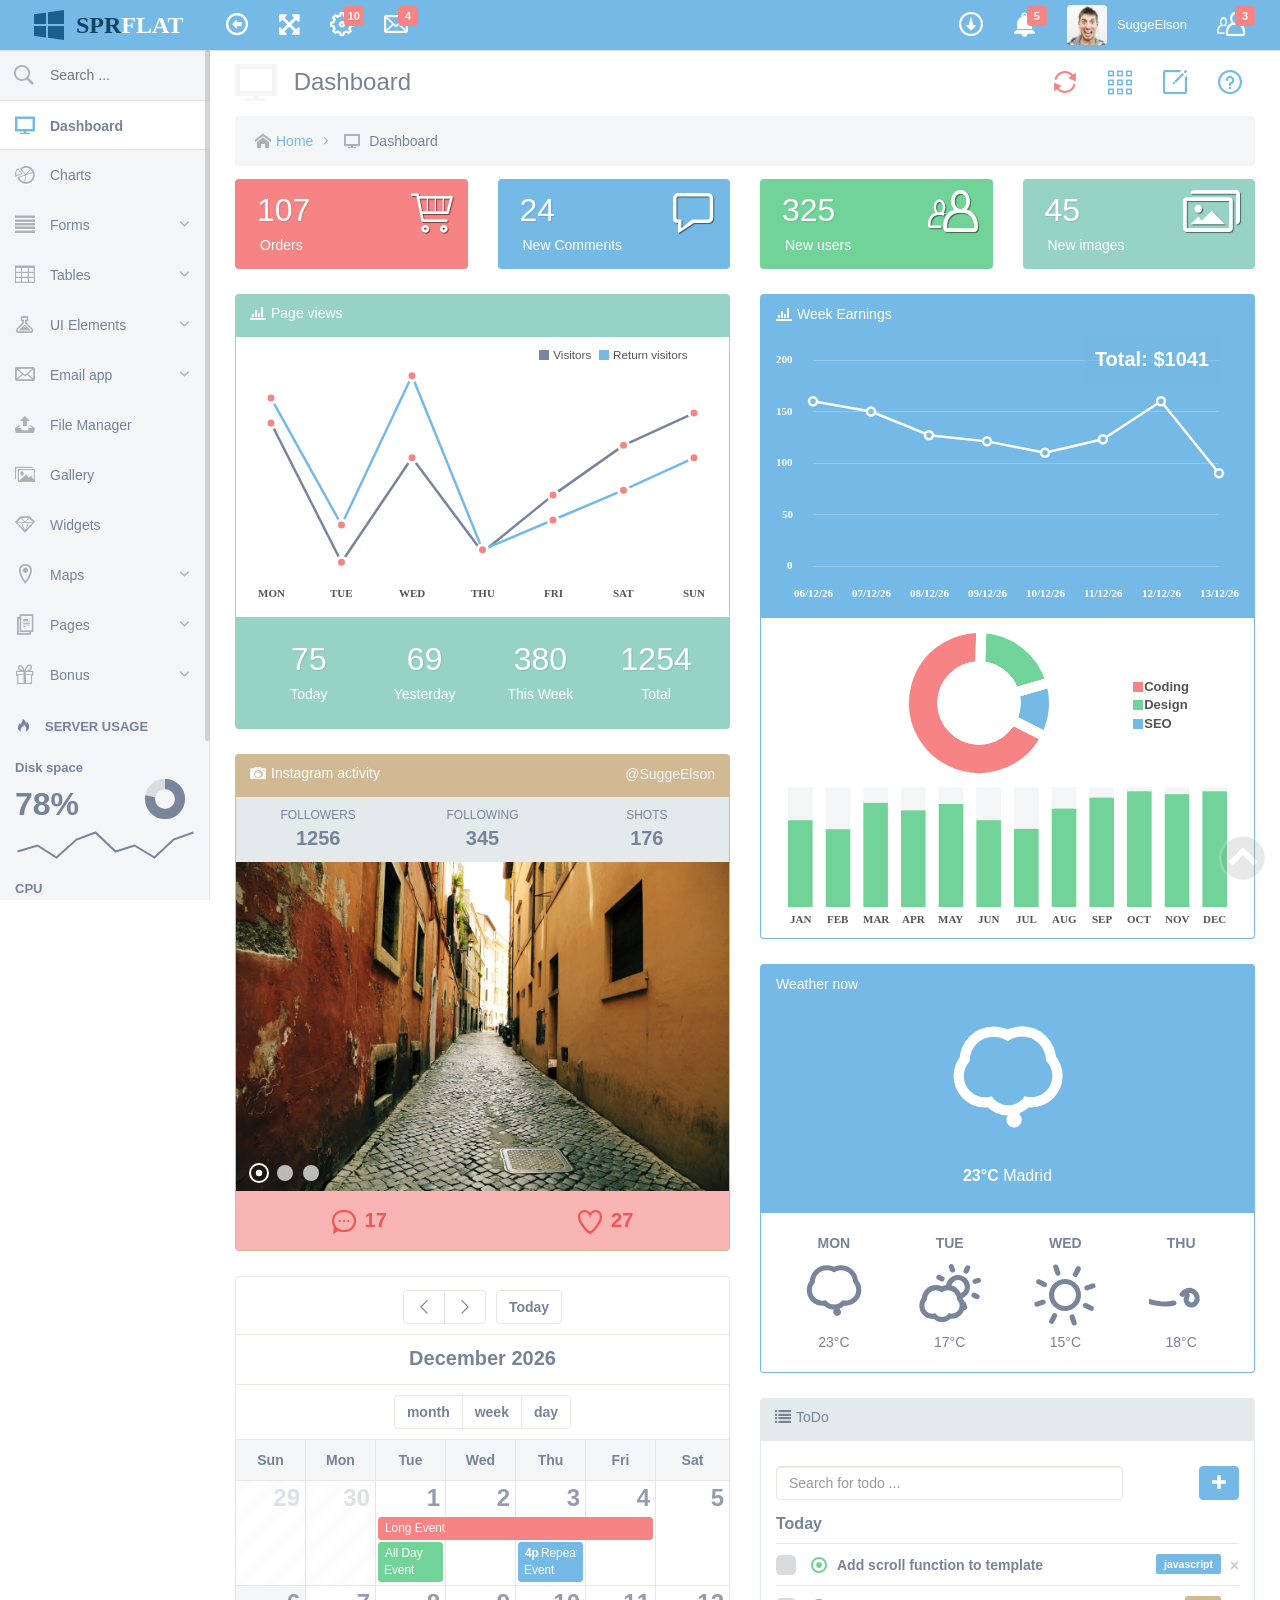
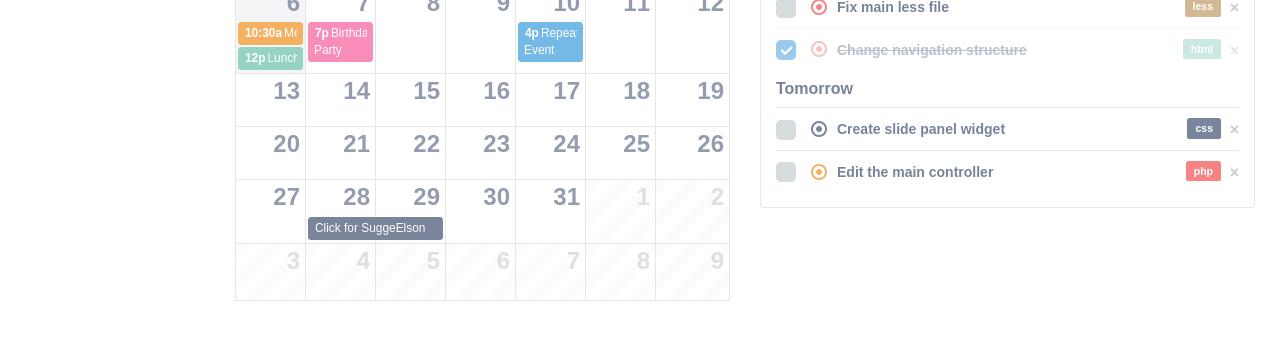
==== commit 9dd1a360: "2" ====
--- a/src/main/resources/templates/index.html
+++ b/src/main/resources/templates/index.html
@@ -14,29 +14,29 @@
         />
         <meta name="application-name" content="sprFlat admin template" />
         <!-- Import google fonts - Heading first/ text second -->
-        <link rel='stylesheet' type='text/css' 
+        <link rel='stylesheet' type='text/css' />
         <!--[if lt IE 9]>
 
 <![endif]-->
         <!-- Css files -->
         <!-- Icons -->
-        <link href="assets/css/icons.css" rel="stylesheet" />
+        <link href="../static/assets/css/icons.css" rel="stylesheet" />
         <!-- jQueryUI -->
-        <link href="assets/css/sprflat-theme/jquery.ui.all.css" rel="stylesheet" />
+        <link href="../static/assets/css/sprflat-theme/jquery.ui.all.css" rel="stylesheet" />
         <!-- Bootstrap stylesheets (included template modifications) -->
-        <link href="assets/css/bootstrap.css" rel="stylesheet" />
+        <link href="../static/assets/css/bootstrap.css" rel="stylesheet" />
         <!-- Plugins stylesheets (all plugin custom css) -->
-        <link href="assets/css/plugins.css" rel="stylesheet" />
+        <link href="../static/assets/css/plugins.css" rel="stylesheet" />
         <!-- Main stylesheets (template main css file) -->
-        <link href="assets/css/main.css" rel="stylesheet" />
+        <link href="../static/assets/css/main.css" rel="stylesheet" />
         <!-- Custom stylesheets ( Put your own changes here ) -->
-        <link href="assets/css/custom.css" rel="stylesheet" />
+        <link href="../static/assets/css/custom.css" rel="stylesheet" />
         <!-- Fav and touch icons -->
-        <link rel="apple-touch-icon-precomposed" sizes="144x144" href="assets/img/ico/apple-touch-icon-144-precomposed.png">
-        <link rel="apple-touch-icon-precomposed" sizes="114x114" href="assets/img/ico/apple-touch-icon-114-precomposed.png">
-        <link rel="apple-touch-icon-precomposed" sizes="72x72" href="assets/img/ico/apple-touch-icon-72-precomposed.png">
-        <link rel="apple-touch-icon-precomposed" href="assets/img/ico/apple-touch-icon-57-precomposed.png">
-        <link rel="icon" href="assets/img/ico/favicon.ico" type="image/png">
+        <link rel="apple-touch-icon-precomposed" sizes="144x144" href="../static/assets/img/ico/apple-touch-icon-144-precomposed.png">
+        <link rel="apple-touch-icon-precomposed" sizes="114x114" href="../static/assets/img/ico/apple-touch-icon-114-precomposed.png">
+        <link rel="apple-touch-icon-precomposed" sizes="72x72" href="../static/assets/img/ico/apple-touch-icon-72-precomposed.png">
+        <link rel="apple-touch-icon-precomposed" href="../static/assets/img/ico/apple-touch-icon-57-precomposed.png">
+        <link rel="icon" href="../static/assets/img/ico/favicon.ico" type="image/png">
         <!-- Windows8 touch icon ( http://www.buildmypinnedsite.com/ )-->
         <meta name="msapplication-TileColor" content="#3399cc" />
     </head>
@@ -107,7 +107,7 @@
                                     </li>
                                     <li class="mail-list clearfix">
                                         <a href="#">
-                                            <img src="assets/img/avatars/128.jpg" class="mail-avatar pull-left" alt="avatar">
+                                            <img src="../static/assets/img/avatars/128.jpg" class="mail-avatar pull-left" alt="avatar">
                                             <p class="name">
                                                 <span class="status"><i class="en-dot"></i></span> Jason Rivera
                                                 <span class="notification">2</span>
@@ -120,7 +120,7 @@
                                     </li>
                                     <li class="mail-list clearfix">
                                         <a href="#">
-                                            <img src="assets/img/avatars/129.jpg" class="mail-avatar pull-left" alt="avatar">
+                                            <img src="../static/assets/img/avatars/129.jpg" class="mail-avatar pull-left" alt="avatar">
                                             <p class="name">
                                                 <span class="status off"><i class="en-dot"></i></span> Steeve Mclark
                                                 <span class="notification">6</span>
@@ -133,7 +133,7 @@
                                     </li>
                                     <li class="mail-list clearfix">
                                         <a href="#">
-                                            <img src="assets/img/avatars/130.jpg" class="mail-avatar pull-left" alt="avatar">
+                                            <img src="../static/assets/img/avatars/130.jpg" class="mail-avatar pull-left" alt="avatar">
                                             <p class="name">
                                                 <span class="status off"><i class="en-dot"></i></span> Fellix Jones
                                                 <span class="notification">1</span>
@@ -146,7 +146,7 @@
                                     </li>
                                     <li class="mail-list clearfix">
                                         <a href="#">
-                                            <img src="assets/img/avatars/131.jpg" class="mail-avatar pull-left" alt="avatar">
+                                            <img src="../static/assets/img/avatars/131.jpg" class="mail-avatar pull-left" alt="avatar">
                                             <p class="name">
                                                 <span class="status"><i class="en-dot"></i></span> Tina Dowsen
                                                 <span class="notification">5</span>
@@ -204,7 +204,7 @@
                             </li>
                             <li class="dropdown">
                                 <a href="#" data-toggle="dropdown">
-                                    <img class="user-avatar" src="assets/img/avatars/48.jpg" alt="SuggeElson">SuggeElson</a>
+                                    <img class="user-avatar" src="../static/assets/img/avatars/48.jpg" alt="SuggeElson">SuggeElson</a>
                                 <ul class="dropdown-menu right" role="menu">
                                     <li><a href="profile.html"><i class="st-user"></i> Profile</a>
                                     </li>
@@ -469,24 +469,24 @@
                                     <ul class="in">
                                         <li>
                                             <a href="#" class="chat-name">
-                                                <img class="chat-avatar" src="assets/img/avatars/49.jpg" alt="@chadengle">Chad Engle
+                                                <img class="chat-avatar" src="../static/assets/img/avatars/49.jpg" alt="@chadengle">Chad Engle
                                                 <span class="has-message"><i class="im-pencil"></i></span>
                                             </a>
                                             <span class="status online"><i class="en-dot"></i></span>
                                         </li>
                                         <li>
                                             <a href="#" class="chat-name">
-                                                <img class="chat-avatar" src="assets/img/avatars/54.jpg" alt="@alagoon">Anthony Lagoon</a>
+                                                <img class="chat-avatar" src="../static/assets/img/avatars/54.jpg" alt="@alagoon">Anthony Lagoon</a>
                                             <span class="status offline"><i class="en-dot"></i></span>
                                         </li>
                                         <li>
                                             <a href="#" class="chat-name">
-                                                <img class="chat-avatar" src="assets/img/avatars/52.jpg" alt="@koridhandy">Kory Handy</a>
+                                                <img class="chat-avatar" src="../static/assets/img/avatars/52.jpg" alt="@koridhandy">Kory Handy</a>
                                             <span class="status"><i class="en-dot"></i></span>
                                         </li>
                                         <li>
                                             <a href="#" class="chat-name">
-                                                <img class="chat-avatar" src="assets/img/avatars/50.jpg" alt="@divya">Divia Manyan</a>
+                                                <img class="chat-avatar" src="../static/assets/img/avatars/50.jpg" alt="@divya">Divia Manyan</a>
                                             <span class="status"><i class="en-dot"></i></span>
                                         </li>
                                     </ul>
@@ -496,17 +496,17 @@
                                     <ul class="in">
                                         <li>
                                             <a href="#" class="chat-name">
-                                                <img class="chat-avatar" src="assets/img/avatars/51.jpg" alt="@kolage">Eric Hofman</a>
+                                                <img class="chat-avatar" src="../static/assets/img/avatars/51.jpg" alt="@kolage">Eric Hofman</a>
                                             <span class="status online"><i class="en-dot"></i></span>
                                         </li>
                                         <li>
                                             <a href="#" class="chat-name">
-                                                <img class="chat-avatar" src="assets/img/avatars/55.jpg" alt="@mikebeecham">Mike Beecham</a>
+                                                <img class="chat-avatar" src="../static/assets/img/avatars/55.jpg" alt="@mikebeecham">Mike Beecham</a>
                                             <span class="status online"><i class="en-dot"></i></span>
                                         </li>
                                         <li>
                                             <a href="#" class="chat-name">
-                                                <img class="chat-avatar" src="assets/img/avatars/53.jpg" alt="@derekebradley">Darek Bradly</a>
+                                                <img class="chat-avatar" src="../static/assets/img/avatars/53.jpg" alt="@derekebradley">Darek Bradly</a>
                                             <span class="status online"><i class="en-dot"></i></span>
                                         </li>
                                     </ul>
@@ -516,27 +516,27 @@
                                     <ul>
                                         <li>
                                             <a href="#" class="chat-name">
-                                                <img class="chat-avatar" src="assets/img/avatars/56.jpg" alt="@laurengray">Lauren Grey</a>
+                                                <img class="chat-avatar" src="../static/assets/img/avatars/56.jpg" alt="@laurengray">Lauren Grey</a>
                                             <span class="status offline"><i class="en-dot"></i></span>
                                         </li>
                                         <li>
                                             <a href="#" class="chat-name">
-                                                <img class="chat-avatar" src="assets/img/avatars/49.jpg" alt="@chadengle">Chad Engle</a>
+                                                <img class="chat-avatar" src="../static/assets/img/avatars/49.jpg" alt="@chadengle">Chad Engle</a>
                                             <span class="status offline"><i class="en-dot"></i></span>
                                         </li>
                                         <li>
                                             <a href="#" class="chat-name">
-                                                <img class="chat-avatar" src="assets/img/avatars/58.jpg" alt="@frankiefreesbie">Frankie Freesibie</a>
+                                                <img class="chat-avatar" src="../static/assets/img/avatars/58.jpg" alt="@frankiefreesbie">Frankie Freesibie</a>
                                             <span class="status offline"><i class="en-dot"></i></span>
                                         </li>
                                         <li>
                                             <a href="#" class="chat-name">
-                                                <img class="chat-avatar" src="assets/img/avatars/57.jpg" alt="@joannefournier">Joane Fornier</a>
+                                                <img class="chat-avatar" src="../static/assets/img/avatars/57.jpg" alt="@joannefournier">Joane Fornier</a>
                                             <span class="status offline"><i class="en-dot"></i></span>
                                         </li>
                                         <li>
                                             <a href="#" class="chat-name">
-                                                <img class="chat-avatar" src="assets/img/avatars/59.jpg" alt="@aiiaiiaii">Alia Alien</a>
+                                                <img class="chat-avatar" src="../static/assets/img/avatars/59.jpg" alt="@aiiaiiaii">Alia Alien</a>
                                             <span class="status offline"><i class="en-dot"></i></span>
                                         </li>
                                     </ul>
@@ -549,7 +549,7 @@
                             <ul class="chat-ui chat-messages">
                                 <li class="chat-user">
                                     <p class="avatar">
-                                        <img src="assets/img/avatars/49.jpg" alt="@chadengle">
+                                        <img src="../static/assets/img/avatars/49.jpg" alt="@chadengle">
                                     </p>
                                     <p class="chat-name">Chad Engle <span class="chat-time">15 seconds ago</span>
                                     </p>
@@ -558,7 +558,7 @@
                                 </li>
                                 <li class="chat-me">
                                     <p class="avatar">
-                                        <img src="assets/img/avatars/48.jpg" alt="SuggeElson">
+                                        <img src="../static/assets/img/avatars/48.jpg" alt="SuggeElson">
                                     </p>
                                     <p class="chat-name">SuggeElson <span class="chat-time">10 seconds ago</span>
                                     </p>
@@ -567,7 +567,7 @@
                                 </li>
                                 <li class="chat-user">
                                     <p class="avatar">
-                                        <img src="assets/img/avatars/49.jpg" alt="@chadengle">
+                                        <img src="../static/assets/img/avatars/49.jpg" alt="@chadengle">
                                     </p>
                                     <p class="chat-name">Chad Engle <span class="chat-time">now</span>
                                     </p>
@@ -939,13 +939,13 @@
                                                 </ol>
                                                 <div class="carousel-inner">
                                                     <figure class="item active">
-                                                        <img class="img-responsive" src="assets/img/instagram/instagram.jpg" alt="image">
+                                                        <img class="img-responsive" src="../static/assets/img/instagram/instagram.jpg" alt="image">
                                                     </figure>
                                                     <figure class="item">
-                                                        <img class="img-responsive" src="assets/img/instagram/instagram2.jpg" alt="image">
+                                                        <img class="img-responsive" src="../static/assets/img/instagram/instagram2.jpg" alt="image">
                                                     </figure>
                                                     <figure class="item">
-                                                        <img class="img-responsive" src="assets/img/instagram/instagram3.jpg" alt="image">
+                                                        <img class="img-responsive" src="../static/assets/img/instagram/instagram3.jpg" alt="image">
                                                     </figure>
                                                 </div>
                                             </div>
@@ -1142,57 +1142,57 @@
         <!-- End #content -->
         <!-- Javascripts -->
         <!-- Load pace first -->
-        <script src="assets/plugins/core/pace/pace.min.js"></script>
+        <script src="../static/assets/plugins/core/pace/pace.min.js"></script>
         <!-- Important javascript libs(put in all pages) -->
-        <script src="assets/js/jquery-1.8.3.min.js"></script>
+        <script src="../static/assets/js/jquery-1.8.3.min.js"></script>
         <script>
-        window.jQuery || document.write('<script src="assets/js/libs/jquery-2.1.1.min.js">\x3C/script>')
+        window.jQuery || document.write('<script src="../static/assets/js/libs/jquery-2.1.1.min.js">\x3C/script>')
         </script>
-        <script src="assets/js/jquery-ui.js"></script>
+        <script src="../static/assets/js/jquery-ui.js"></script>
         <script>
-        window.jQuery || document.write('<script src="assets/js/libs/jquery-ui-1.10.4.min.js">\x3C/script>')
+        window.jQuery || document.write('<script src="../static/assets/js/libs/jquery-ui-1.10.4.min.js">\x3C/script>')
         </script>
         <!--[if lt IE 9]>
-  <script type="text/javascript" src="assets/js/libs/excanvas.min.js"></script>
+  <script type="text/javascript" src="../static/assets/js/libs/excanvas.min.js"></script>
   <script type="text/javascript" src="http://html5shim.googlecode.com/svn/trunk/html5.js"></script>
-  <script type="text/javascript" src="assets/js/libs/respond.min.js"></script>
+  <script type="text/javascript" src="../static/assets/js/libs/respond.min.js"></script>
 <![endif]-->
         <!-- Bootstrap plugins -->
-        <script src="assets/js/bootstrap/bootstrap.js"></script>
+        <script src="../static/assets/js/bootstrap/bootstrap.js"></script>
         <!-- Core plugins ( not remove ever) -->
         <!-- Handle responsive view functions -->
-        <script src="assets/js/jRespond.min.js"></script>
+        <script src="../static/assets/js/jRespond.min.js"></script>
         <!-- Custom scroll for sidebars,tables and etc. -->
-        <script src="assets/plugins/core/slimscroll/jquery.slimscroll.min.js"></script>
-        <script src="assets/plugins/core/slimscroll/jquery.slimscroll.horizontal.min.js"></script>
+        <script src="../static/assets/plugins/core/slimscroll/jquery.slimscroll.min.js"></script>
+        <script src="../static/assets/plugins/core/slimscroll/jquery.slimscroll.horizontal.min.js"></script>
         <!-- Resize text area in most pages -->
-        <script src="assets/plugins/forms/autosize/jquery.autosize.js"></script>
+        <script src="../static/assets/plugins/forms/autosize/jquery.autosize.js"></script>
         <!-- Proivde quick search for many widgets -->
-        <script src="assets/plugins/core/quicksearch/jquery.quicksearch.js"></script>
+        <script src="../static/assets/plugins/core/quicksearch/jquery.quicksearch.js"></script>
         <!-- Bootbox confirm dialog for reset postion on panels -->
-        <script src="assets/plugins/ui/bootbox/bootbox.js"></script>
+        <script src="../static/assets/plugins/ui/bootbox/bootbox.js"></script>
         <!-- Other plugins ( load only nessesary plugins for every page) -->
-        <script src="assets/plugins/charts/flot/jquery.flot.js"></script>
-        <script src="assets/plugins/charts/flot/jquery.flot.pie.js"></script>
-        <script src="assets/plugins/charts/flot/jquery.flot.resize.js"></script>
-        <script src="assets/plugins/charts/flot/jquery.flot.time.js"></script>
-        <script src="assets/plugins/charts/flot/jquery.flot.growraf.js"></script>
-        <script src="assets/plugins/charts/flot/jquery.flot.categories.js"></script>
-        <script src="assets/plugins/charts/flot/jquery.flot.stack.js"></script>
-        <script src="assets/plugins/charts/flot/jquery.flot.tooltip.min.js"></script>
-        <script src="assets/plugins/charts/flot/date.js"></script>
-        <script src="assets/plugins/charts/sparklines/jquery.sparkline.js"></script>
-        <script src="assets/plugins/charts/pie-chart/jquery.easy-pie-chart.js"></script>
-        <script src="assets/plugins/forms/icheck/jquery.icheck.js"></script>
-        <script src="assets/plugins/forms/tags/jquery.tagsinput.min.js"></script>
-        <script src="assets/plugins/forms/tinymce/tinymce.min.js"></script>
-        <script src="assets/plugins/misc/highlight/highlight.pack.js"></script>
-        <script src="assets/plugins/misc/countTo/jquery.countTo.js"></script>
-        <script src="assets/plugins/ui/weather/skyicons.js"></script>
-        <script src="assets/plugins/ui/notify/jquery.gritter.js"></script>
-        <script src="assets/plugins/ui/calendar/fullcalendar.js"></script>
-        <script src="assets/js/jquery.sprFlat.js"></script>
-        <script src="assets/js/app.js"></script>
-        <script src="assets/js/pages/dashboard.js"></script>
+        <script src="../static/assets/plugins/charts/flot/jquery.flot.js"></script>
+        <script src="../static/assets/plugins/charts/flot/jquery.flot.pie.js"></script>
+        <script src="../static/assets/plugins/charts/flot/jquery.flot.resize.js"></script>
+        <script src="../static/assets/plugins/charts/flot/jquery.flot.time.js"></script>
+        <script src="../static/assets/plugins/charts/flot/jquery.flot.growraf.js"></script>
+        <script src="../static/assets/plugins/charts/flot/jquery.flot.categories.js"></script>
+        <script src="../static/assets/plugins/charts/flot/jquery.flot.stack.js"></script>
+        <script src="../static/assets/plugins/charts/flot/jquery.flot.tooltip.min.js"></script>
+        <script src="../static/assets/plugins/charts/flot/date.js"></script>
+        <script src="../static/assets/plugins/charts/sparklines/jquery.sparkline.js"></script>
+        <script src="../static/assets/plugins/charts/pie-chart/jquery.easy-pie-chart.js"></script>
+        <script src="../static/assets/plugins/forms/icheck/jquery.icheck.js"></script>
+        <script src="../static/assets/plugins/forms/tags/jquery.tagsinput.min.js"></script>
+        <script src="../static/assets/plugins/forms/tinymce/tinymce.min.js"></script>
+        <script src="../static/assets/plugins/misc/highlight/highlight.pack.js"></script>
+        <script src="../static/assets/plugins/misc/countTo/jquery.countTo.js"></script>
+        <script src="../static/assets/plugins/ui/weather/skyicons.js"></script>
+        <script src="../static/assets/plugins/ui/notify/jquery.gritter.js"></script>
+        <script src="../static/assets/plugins/ui/calendar/fullcalendar.js"></script>
+        <script src="../static/assets/js/jquery.sprFlat.js"></script>
+        <script src="../static/assets/js/app.js"></script>
+        <script src="../static/assets/js/pages/dashboard.js"></script>
     </body>
 </html>
--- a/src/main/resources/static/assets/css/icons.css
+++ b/src/main/resources/static/assets/css/icons.css
@@ -0,0 +1,4516 @@
+/* ==========================================================================
+Icon packs
+========================================================================== */
+@font-face {
+  font-family: 'icomoon';
+  src:url('../fonts/icomoon.eot');
+  src:url('../fonts/icomoon.eot?#iefix') format('embedded-opentype'),
+    url('../fonts/icomoon.ttf') format('truetype'),
+    url('../fonts/icomoon.woff') format('woff'),
+    url('../fonts/icomoon.svg#icomoon') format('svg');
+  font-weight: normal;
+  font-style: normal;
+}
+
+@font-face {
+  font-family: 'brocolidry';
+  src:url('../fonts/brocolidry.eot');
+  src:url('../fonts/brocolidry.eot?#iefix') format('embedded-opentype'),
+    url('../fonts/brocolidry.ttf') format('truetype'),
+    url('../fonts/brocolidry.woff') format('woff'),
+    url('../fonts/brocolidry.svg#brocolidry') format('svg');
+  font-weight: normal;
+  font-style: normal;
+}
+
+@font-face {
+  font-family: 'ecoico';
+  src:url('../fonts/ecoico.eot');
+  src:url('../fonts/ecoico.eot?#iefix') format('embedded-opentype'),
+    url('../fonts/ecoico.ttf') format('truetype'),
+    url('../fonts/ecoico.woff') format('woff'),
+    url('../fonts/ecoico.svg#ecoico') format('svg');
+  font-weight: normal;
+  font-style: normal;
+}
+
+@font-face {
+  font-family: 'steadysets';
+  src:url('../fonts/steadysets.eot');
+  src:url('../fonts/steadysets.eot?#iefix') format('embedded-opentype'),
+    url('../fonts/steadysets.ttf') format('truetype'),
+    url('../fonts/steadysets.woff') format('woff'),
+    url('../fonts/steadysets.svg#steadysets') format('svg');
+  font-weight: normal;
+  font-style: normal;
+}
+
+@font-face {
+  font-family: 'meteo';
+  src:url('../fonts/meteo.eot');
+  src:url('../fonts/meteo.eot?#iefix') format('embedded-opentype'),
+    url('../fonts/meteo.ttf') format('truetype'),
+    url('../fonts/meteo.woff') format('woff'),
+    url('../fonts/meteo.svg#meteo') format('svg');
+  font-weight: normal;
+  font-style: normal;
+}
+
+@font-face {
+  font-family: 'entypo';
+  src:url('../fonts/entypo.eot');
+  src:url('../fonts/entypo.eot?#iefix') format('embedded-opentype'),
+    url('../fonts/entypo.ttf') format('truetype'),
+    url('../fonts/entypo.woff') format('woff'),
+    url('../fonts/entypo.svg#entypo') format('svg');
+  font-weight: normal;
+  font-style: normal;
+}
+
+@font-face {
+  font-family: 'fontawesome';
+  src:url('../fonts/fontawesome.eot');
+  src:url('../fonts/fontawesome.eot?#iefix') format('embedded-opentype'),
+    url('../fonts/fontawesome.ttf') format('truetype'),
+    url('../fonts/fontawesome.woff') format('woff'),
+    url('../fonts/fontawesome.svg#fontawesome') format('svg');
+  font-weight: normal;
+  font-style: normal;
+}
+
+/* ------------------ Icon preview ( remove it in production sever )--------------------*/
+.icon-page i {font-size: 20px; margin-bottom: 10px;}
+.icon-page .row {margin-left: 0;margin-right: 0;}
+
+/* ------------------ Target all icons --------------------*/
+[class^="im-"], 
+[class^="br-"], 
+[class^="ec-"], 
+[class^="st-"], 
+[class^="me-"],
+[class^="en-"],
+[class^="fa-"] {
+  display: inline-block;
+  vertical-align: middle;
+  margin-top: -1px;
+}
+
+
+/* ------------------ Ico moon --------------------*/
+[class^="im-"] {
+  font-family: 'icomoon';
+  speak: none;
+  font-style: normal;
+  font-weight: normal;
+  font-variant: normal;
+  text-transform: none;
+  line-height: 1;
+  -webkit-font-smoothing: antialiased;
+  -moz-osx-font-smoothing: grayscale;
+}
+.im-home:before {
+  content: "\e600";
+}
+.im-home2:before {
+  content: "\e601";
+}
+.im-home3:before {
+  content: "\e602";
+}
+.im-office:before {
+  content: "\e603";
+}
+.im-newspaper:before {
+  content: "\e604";
+}
+.im-pencil:before {
+  content: "\e605";
+}
+.im-pencil2:before {
+  content: "\e606";
+}
+.im-quill:before {
+  content: "\e607";
+}
+.im-pen:before {
+  content: "\e608";
+}
+.im-headphones:before {
+  content: "\e609";
+}
+.im-play:before {
+  content: "\e60a";
+}
+.im-film:before {
+  content: "\e60b";
+}
+.im-camera:before {
+  content: "\e60c";
+}
+.im-dice:before {
+  content: "\e60d";
+}
+.im-pacman:before {
+  content: "\e60e";
+}
+.im-spades:before {
+  content: "\e60f";
+}
+.im-clubs:before {
+  content: "\e610";
+}
+.im-diamonds:before {
+  content: "\e611";
+}
+.im-file:before {
+  content: "\e612";
+}
+.im-profile:before {
+  content: "\e613";
+}
+.im-file2:before {
+  content: "\e614";
+}
+.im-file3:before {
+  content: "\e615";
+}
+.im-file4:before {
+  content: "\e616";
+}
+.im-copy:before {
+  content: "\e617";
+}
+.im-copy2:before {
+  content: "\e618";
+}
+.im-copy3:before {
+  content: "\e619";
+}
+.im-paste:before {
+  content: "\e61a";
+}
+.im-qrcode:before {
+  content: "\e61b";
+}
+.im-ticket:before {
+  content: "\e61c";
+}
+.im-cart:before {
+  content: "\e61d";
+}
+.im-cart2:before {
+  content: "\e61e";
+}
+.im-cart3:before {
+  content: "\e61f";
+}
+.im-coin:before {
+  content: "\e620";
+}
+.im-credit:before {
+  content: "\e621";
+}
+.im-calculate:before {
+  content: "\e622";
+}
+.im-support:before {
+  content: "\e623";
+}
+.im-compass:before {
+  content: "\e624";
+}
+.im-map:before {
+  content: "\e625";
+}
+.im-map2:before {
+  content: "\e626";
+}
+.im-history:before {
+  content: "\e627";
+}
+.im-clock:before {
+  content: "\e628";
+}
+.im-clock2:before {
+  content: "\e629";
+}
+.im-alarm:before {
+  content: "\e62a";
+}
+.im-alarm2:before {
+  content: "\e62b";
+}
+.im-bell:before {
+  content: "\e62c";
+}
+.im-mobile:before {
+  content: "\e62d";
+}
+.im-tablet:before {
+  content: "\e62e";
+}
+.im-tv:before {
+  content: "\e62f";
+}
+.im-cabinet:before {
+  content: "\e630";
+}
+.im-drawer:before {
+  content: "\e631";
+}
+.im-drawer2:before {
+  content: "\e632";
+}
+.im-drawer3:before {
+  content: "\e633";
+}
+.im-box-add:before {
+  content: "\e634";
+}
+.im-box-remove:before {
+  content: "\e635";
+}
+.im-undo:before {
+  content: "\e636";
+}
+.im-redo:before {
+  content: "\e637";
+}
+.im-forward:before {
+  content: "\e638";
+}
+.im-reply:before {
+  content: "\e639";
+}
+.im-bubble:before {
+  content: "\e63a";
+}
+.im-bubbles:before {
+  content: "\e63b";
+}
+.im-bubbles2:before {
+  content: "\e63c";
+}
+.im-bubble2:before {
+  content: "\e63d";
+}
+.im-bubbles3:before {
+  content: "\e63e";
+}
+.im-busy:before {
+  content: "\e63f";
+}
+.im-spinner:before {
+  content: "\e640";
+}
+.im-spinner2:before {
+  content: "\e641";
+}
+.im-spinner3:before {
+  content: "\e642";
+}
+.im-spinner4:before {
+  content: "\e643";
+}
+.im-spinner5:before {
+  content: "\e644";
+}
+.im-spinner6:before {
+  content: "\e645";
+}
+.im-binoculars:before {
+  content: "\e646";
+}
+.im-search:before {
+  content: "\e647";
+}
+.im-lock:before {
+  content: "\e648";
+}
+.im-lock2:before {
+  content: "\e649";
+}
+.im-unlocked:before {
+  content: "\e64a";
+}
+.im-wrench:before {
+  content: "\e64b";
+}
+.im-settings:before {
+  content: "\e64c";
+}
+.im-equalizer:before {
+  content: "\e64d";
+}
+.im-cog:before {
+  content: "\e64e";
+}
+.im-cogs:before {
+  content: "\e64f";
+}
+.im-cog2:before {
+  content: "\e650";
+}
+.im-gift:before {
+  content: "\e651";
+}
+.im-trophy:before {
+  content: "\e652";
+}
+.im-glass:before {
+  content: "\e653";
+}
+.im-mug:before {
+  content: "\e654";
+}
+.im-food:before {
+  content: "\e655";
+}
+.im-leaf:before {
+  content: "\e656";
+}
+.im-rocket:before {
+  content: "\e657";
+}
+.im-meter:before {
+  content: "\e658";
+}
+.im-meter2:before {
+  content: "\e659";
+}
+.im-airplane:before {
+  content: "\e65a";
+}
+.im-truck:before {
+  content: "\e65b";
+}
+.im-road:before {
+  content: "\e65c";
+}
+.im-accessibility:before {
+  content: "\e65d";
+}
+.im-target:before {
+  content: "\e65e";
+}
+.im-shield:before {
+  content: "\e65f";
+}
+.im-lightning:before {
+  content: "\e660";
+}
+.im-switch:before {
+  content: "\e661";
+}
+.im-power-cord:before {
+  content: "\e662";
+}
+.im-cloud-download:before {
+  content: "\e663";
+}
+.im-cloud-upload:before {
+  content: "\e664";
+}
+.im-download:before {
+  content: "\e665";
+}
+.im-upload:before {
+  content: "\e666";
+}
+.im-download2:before {
+  content: "\e667";
+}
+.im-upload2:before {
+  content: "\e668";
+}
+.im-globe:before {
+  content: "\e669";
+}
+.im-earth:before {
+  content: "\e66a";
+}
+.im-link:before {
+  content: "\e66b";
+}
+.im-brightness-contrast:before {
+  content: "\e66c";
+}
+.im-contrast:before {
+  content: "\e66d";
+}
+.im-star:before {
+  content: "\e66e";
+}
+.im-star2:before {
+  content: "\e66f";
+}
+.im-star3:before {
+  content: "\e670";
+}
+.im-heart:before {
+  content: "\e671";
+}
+.im-heart2:before {
+  content: "\e672";
+}
+.im-heart-broken:before {
+  content: "\e673";
+}
+.im-thumbs-up:before {
+  content: "\e674";
+}
+.im-sad:before {
+  content: "\e675";
+}
+.im-wink:before {
+  content: "\e676";
+}
+.im-wink2:before {
+  content: "\e677";
+}
+.im-grin:before {
+  content: "\e678";
+}
+.im-grin2:before {
+  content: "\e679";
+}
+.im-cool:before {
+  content: "\e67a";
+}
+.im-cool2:before {
+  content: "\e67b";
+}
+.im-angry:before {
+  content: "\e67c";
+}
+.im-angry2:before {
+  content: "\e67d";
+}
+.im-wondering:before {
+  content: "\e67e";
+}
+.im-wondering2:before {
+  content: "\e67f";
+}
+.im-point-up:before {
+  content: "\e680";
+}
+.im-point-right:before {
+  content: "\e681";
+}
+.im-point-down:before {
+  content: "\e682";
+}
+.im-point-left:before {
+  content: "\e683";
+}
+.im-warning:before {
+  content: "\e684";
+}
+.im-notification:before {
+  content: "\e685";
+}
+.im-question:before {
+  content: "\e686";
+}
+.im-checkmark:before {
+  content: "\e687";
+}
+.im-spell-check:before {
+  content: "\e688";
+}
+.im-minus:before {
+  content: "\e689";
+}
+.im-plus:before {
+  content: "\e68a";
+}
+.im-enter:before {
+  content: "\e68b";
+}
+.im-exit:before {
+  content: "\e68c";
+}
+.im-play2:before {
+  content: "\e68d";
+}
+.im-pause:before {
+  content: "\e68e";
+}
+.im-stop:before {
+  content: "\e68f";
+}
+.im-last:before {
+  content: "\e690";
+}
+.im-previous:before {
+  content: "\e691";
+}
+.im-next:before {
+  content: "\e692";
+}
+.im-eject:before {
+  content: "\e693";
+}
+.im-volume-high:before {
+  content: "\e694";
+}
+.im-volume-medium:before {
+  content: "\e695";
+}
+.im-volume-low:before {
+  content: "\e696";
+}
+.im-volume-mute:before {
+  content: "\e697";
+}
+.im-volume-mute2:before {
+  content: "\e698";
+}
+.im-arrow-up-right:before {
+  content: "\e699";
+}
+.im-arrow-right:before {
+  content: "\e69a";
+}
+.im-arrow-down-right:before {
+  content: "\e69b";
+}
+.im-arrow-down:before {
+  content: "\e69c";
+}
+.im-arrow-down-left:before {
+  content: "\e69d";
+}
+.im-arrow-left:before {
+  content: "\e69e";
+}
+.im-arrow-up-left:before {
+  content: "\e69f";
+}
+.im-arrow-up:before {
+  content: "\e6a0";
+}
+.im-arrow-up-right2:before {
+  content: "\e6a1";
+}
+.im-arrow-right2:before {
+  content: "\e6a2";
+}
+.im-arrow-down-right2:before {
+  content: "\e6a3";
+}
+.im-arrow-down2:before {
+  content: "\e6a4";
+}
+.im-arrow-down-left2:before {
+  content: "\e6a5";
+}
+.im-arrow-left2:before {
+  content: "\e6a6";
+}
+.im-tab:before {
+  content: "\e6a7";
+}
+.im-checkbox-checked:before {
+  content: "\e6a8";
+}
+.im-checkbox-unchecked:before {
+  content: "\e6a9";
+}
+.im-checkbox-partial:before {
+  content: "\e6aa";
+}
+.im-text-width:before {
+  content: "\e6ab";
+}
+.im-bold:before {
+  content: "\e6ac";
+}
+.im-underline:before {
+  content: "\e6ad";
+}
+.im-italic:before {
+  content: "\e6ae";
+}
+.im-strikethrough:before {
+  content: "\e6af";
+}
+.im-omega:before {
+  content: "\e6b0";
+}
+.im-sigma:before {
+  content: "\e6b1";
+}
+.im-table:before {
+  content: "\e6b2";
+}
+.im-table2:before {
+  content: "\e6b3";
+}
+.im-paragraph-left:before {
+  content: "\e6b4";
+}
+.im-paragraph-center:before {
+  content: "\e6b5";
+}
+.im-paragraph-right:before {
+  content: "\e6b6";
+}
+.im-paragraph-justify:before {
+  content: "\e6b7";
+}
+.im-indent-increase:before {
+  content: "\e6b8";
+}
+.im-indent-decrease:before {
+  content: "\e6b9";
+}
+.im-new-tab:before {
+  content: "\e6ba";
+}
+.im-embed:before {
+  content: "\e6bb";
+}
+.im-code:before {
+  content: "\e6bc";
+}
+.im-google-plus:before {
+  content: "\e6bd";
+}
+.im-google-plus2:before {
+  content: "\e6be";
+}
+.im-google-plus3:before {
+  content: "\e6bf";
+}
+.im-google-drive:before {
+  content: "\e6c0";
+}
+.im-facebook:before {
+  content: "\e6c1";
+}
+.im-facebook2:before {
+  content: "\e6c2";
+}
+.im-facebook3:before {
+  content: "\e6c3";
+}
+.im-instagram:before {
+  content: "\e6c4";
+}
+.im-twitter:before {
+  content: "\e6c5";
+}
+.im-vimeo2:before {
+  content: "\e6c6";
+}
+.im-vimeo:before {
+  content: "\e6c7";
+}
+.im-lanyrd:before {
+  content: "\e6c8";
+}
+.im-flickr:before {
+  content: "\e6c9";
+}
+.im-flickr2:before {
+  content: "\e6ca";
+}
+.im-flickr3:before {
+  content: "\e6cb";
+}
+.im-flickr4:before {
+  content: "\e6cc";
+}
+.im-picassa:before {
+  content: "\e6cd";
+}
+.im-picassa2:before {
+  content: "\e6ce";
+}
+.im-steam:before {
+  content: "\e6cf";
+}
+.im-github:before {
+  content: "\e6d0";
+}
+.im-github2:before {
+  content: "\e6d1";
+}
+.im-github3:before {
+  content: "\e6d2";
+}
+.im-github4:before {
+  content: "\e6d3";
+}
+.im-github5:before {
+  content: "\e6d4";
+}
+.im-wordpress:before {
+  content: "\e6d5";
+}
+.im-wordpress2:before {
+  content: "\e6d6";
+}
+.im-joomla:before {
+  content: "\e6d7";
+}
+.im-android:before {
+  content: "\e6d8";
+}
+.im-windows:before {
+  content: "\e6d9";
+}
+.im-windows8:before {
+  content: "\e6da";
+}
+.im-soundcloud:before {
+  content: "\e6db";
+}
+.im-soundcloud2:before {
+  content: "\e6dc";
+}
+.im-skype:before {
+  content: "\e6dd";
+}
+.im-reddit:before {
+  content: "\e6de";
+}
+.im-linkedin:before {
+  content: "\e6df";
+}
+.im-xing:before {
+  content: "\e6e0";
+}
+.im-flattr:before {
+  content: "\e6e1";
+}
+.im-foursquare:before {
+  content: "\e6e2";
+}
+.im-foursquare2:before {
+  content: "\e6e3";
+}
+.im-paypal:before {
+  content: "\e6e4";
+}
+.im-paypal2:before {
+  content: "\e6e5";
+}
+.im-paypal3:before {
+  content: "\e6e6";
+}
+.im-yelp:before {
+  content: "\e6e7";
+}
+.im-html5:before {
+  content: "\e6e8";
+}
+.im-html52:before {
+  content: "\e6e9";
+}
+.im-css3:before {
+  content: "\e6ea";
+}
+.im-chrome:before {
+  content: "\e6eb";
+}
+.im-firefox:before {
+  content: "\e6ec";
+}
+.im-IE:before {
+  content: "\e6ed";
+}
+.im-opera:before {
+  content: "\e6ee";
+}
+.im-safari:before {
+  content: "\e6ef";
+}
+.im-blogger:before {
+  content: "\e6f0";
+}
+.im-blogger2:before {
+  content: "\e6f1";
+}
+.im-tumblr:before {
+  content: "\e6f2";
+}
+.im-tumblr2:before {
+  content: "\e6f3";
+}
+.im-yahoo:before {
+  content: "\e6f4";
+}
+.im-tux:before {
+  content: "\e6f5";
+}
+.im-apple:before {
+  content: "\e6f6";
+}
+.im-finder:before {
+  content: "\e6f7";
+}
+.im-lastfm:before {
+  content: "\e6f8";
+}
+.im-delicious:before {
+  content: "\e6f9";
+}
+.im-stumbleupon:before {
+  content: "\e6fa";
+}
+.im-stumbleupon2:before {
+  content: "\e6fb";
+}
+.im-stackoverflow:before {
+  content: "\e6fc";
+}
+.im-pinterest:before {
+  content: "\e6fd";
+}
+.im-pinterest2:before {
+  content: "\e6fe";
+}
+.im-xing2:before {
+  content: "\e6ff";
+}
+.im-file-pdf:before {
+  content: "\e700";
+}
+.im-file-openoffice:before {
+  content: "\e701";
+}
+.im-file-word:before {
+  content: "\e702";
+}
+.im-file-excel:before {
+  content: "\e703";
+}
+.im-file-zip:before {
+  content: "\e704";
+}
+.im-file-powerpoint:before {
+  content: "\e705";
+}
+.im-file-xml:before {
+  content: "\e706";
+}
+.im-file-css:before {
+  content: "\e707";
+}
+.im-lastfm2:before {
+  content: "\e708";
+}
+.im-libreoffice:before {
+  content: "\e709";
+}
+.im-IcoMoon:before {
+  content: "\e70a";
+}
+.im-blog:before {
+  content: "\e70b";
+}
+.im-droplet:before {
+  content: "\e70c";
+}
+.im-paint-format:before {
+  content: "\e70d";
+}
+.im-image:before {
+  content: "\e70e";
+}
+.im-image2:before {
+  content: "\e70f";
+}
+.im-images:before {
+  content: "\e710";
+}
+.im-camera2:before {
+  content: "\e711";
+}
+.im-music:before {
+  content: "\e712";
+}
+.im-pawn:before {
+  content: "\e713";
+}
+.im-bullhorn:before {
+  content: "\e714";
+}
+.im-connection:before {
+  content: "\e715";
+}
+.im-podcast:before {
+  content: "\e716";
+}
+.im-feed:before {
+  content: "\e717";
+}
+.im-book:before {
+  content: "\e718";
+}
+.im-books:before {
+  content: "\e719";
+}
+.im-library:before {
+  content: "\e71a";
+}
+.im-paste2:before {
+  content: "\e71b";
+}
+.im-paste3:before {
+  content: "\e71c";
+}
+.im-stack:before {
+  content: "\e71d";
+}
+.im-folder:before {
+  content: "\e71e";
+}
+.im-folder-open:before {
+  content: "\e71f";
+}
+.im-tag:before {
+  content: "\e720";
+}
+.im-tags:before {
+  content: "\e721";
+}
+.im-barcode:before {
+  content: "\e722";
+}
+.im-phone:before {
+  content: "\e723";
+}
+.im-phone-hang-up:before {
+  content: "\e724";
+}
+.im-address-book:before {
+  content: "\e725";
+}
+.im-notebook:before {
+  content: "\e726";
+}
+.im-envelope:before {
+  content: "\e727";
+}
+.im-pushpin:before {
+  content: "\e728";
+}
+.im-location:before {
+  content: "\e729";
+}
+.im-location2:before {
+  content: "\e72a";
+}
+.im-stopwatch:before {
+  content: "\e72b";
+}
+.im-calendar:before {
+  content: "\e72c";
+}
+.im-calendar2:before {
+  content: "\e72d";
+}
+.im-print:before {
+  content: "\e72e";
+}
+.im-keyboard:before {
+  content: "\e72f";
+}
+.im-screen:before {
+  content: "\e730";
+}
+.im-laptop:before {
+  content: "\e731";
+}
+.im-mobile2:before {
+  content: "\e732";
+}
+.im-download3:before {
+  content: "\e733";
+}
+.im-upload3:before {
+  content: "\e734";
+}
+.im-disk:before {
+  content: "\e735";
+}
+.im-storage:before {
+  content: "\e736";
+}
+.im-undo2:before {
+  content: "\e737";
+}
+.im-redo2:before {
+  content: "\e738";
+}
+.im-flip:before {
+  content: "\e739";
+}
+.im-flip2:before {
+  content: "\e73a";
+}
+.im-bubbles4:before {
+  content: "\e73b";
+}
+.im-user:before {
+  content: "\e73c";
+}
+.im-users:before {
+  content: "\e73d";
+}
+.im-user2:before {
+  content: "\e73e";
+}
+.im-users2:before {
+  content: "\e73f";
+}
+.im-user3:before {
+  content: "\e740";
+}
+.im-user4:before {
+  content: "\e741";
+}
+.im-quotes-left:before {
+  content: "\e742";
+}
+.im-zoom-in:before {
+  content: "\e743";
+}
+.im-zoom-out:before {
+  content: "\e744";
+}
+.im-expand:before {
+  content: "\e745";
+}
+.im-contract:before {
+  content: "\e746";
+}
+.im-expand2:before {
+  content: "\e747";
+}
+.im-contract2:before {
+  content: "\e748";
+}
+.im-key:before {
+  content: "\e749";
+}
+.im-key2:before {
+  content: "\e74a";
+}
+.im-hammer:before {
+  content: "\e74b";
+}
+.im-wand:before {
+  content: "\e74c";
+}
+.im-aid:before {
+  content: "\e74d";
+}
+.im-bug:before {
+  content: "\e74e";
+}
+.im-pie:before {
+  content: "\e74f";
+}
+.im-stats:before {
+  content: "\e750";
+}
+.im-bars:before {
+  content: "\e751";
+}
+.im-bars2:before {
+  content: "\e752";
+}
+.im-dashboard:before {
+  content: "\e753";
+}
+.im-hammer2:before {
+  content: "\e754";
+}
+.im-fire:before {
+  content: "\e755";
+}
+.im-lab:before {
+  content: "\e756";
+}
+.im-magnet:before {
+  content: "\e757";
+}
+.im-remove:before {
+  content: "\e758";
+}
+.im-remove2:before {
+  content: "\e759";
+}
+.im-briefcase:before {
+  content: "\e75a";
+}
+.im-signup:before {
+  content: "\e75b";
+}
+.im-list:before {
+  content: "\e75c";
+}
+.im-list2:before {
+  content: "\e75d";
+}
+.im-numbered-list:before {
+  content: "\e75e";
+}
+.im-menu:before {
+  content: "\e75f";
+}
+.im-menu2:before {
+  content: "\e760";
+}
+.im-tree:before {
+  content: "\e761";
+}
+.im-cloud:before {
+  content: "\e762";
+}
+.im-flag:before {
+  content: "\e763";
+}
+.im-attachment:before {
+  content: "\e764";
+}
+.im-eye:before {
+  content: "\e765";
+}
+.im-eye-blocked:before {
+  content: "\e766";
+}
+.im-eye2:before {
+  content: "\e767";
+}
+.im-bookmark:before {
+  content: "\e768";
+}
+.im-bookmarks:before {
+  content: "\e769";
+}
+.im-brightness-medium:before {
+  content: "\e76a";
+}
+.im-thumbs-up2:before {
+  content: "\e76b";
+}
+.im-happy:before {
+  content: "\e76c";
+}
+.im-happy2:before {
+  content: "\e76d";
+}
+.im-smiley:before {
+  content: "\e76e";
+}
+.im-smiley2:before {
+  content: "\e76f";
+}
+.im-tongue:before {
+  content: "\e770";
+}
+.im-tongue2:before {
+  content: "\e771";
+}
+.im-sad2:before {
+  content: "\e772";
+}
+.im-evil:before {
+  content: "\e773";
+}
+.im-evil2:before {
+  content: "\e774";
+}
+.im-shocked:before {
+  content: "\e775";
+}
+.im-shocked2:before {
+  content: "\e776";
+}
+.im-confused:before {
+  content: "\e777";
+}
+.im-confused2:before {
+  content: "\e778";
+}
+.im-neutral:before {
+  content: "\e779";
+}
+.im-neutral2:before {
+  content: "\e77a";
+}
+.im-info:before {
+  content: "\e77b";
+}
+.im-info2:before {
+  content: "\e77c";
+}
+.im-blocked:before {
+  content: "\e77d";
+}
+.im-cancel-circle:before {
+  content: "\e77e";
+}
+.im-checkmark-circle:before {
+  content: "\e77f";
+}
+.im-spam:before {
+  content: "\e780";
+}
+.im-close:before {
+  content: "\e781";
+}
+.im-checkmark2:before {
+  content: "\e782";
+}
+.im-backward:before {
+  content: "\e783";
+}
+.im-forward2:before {
+  content: "\e784";
+}
+.im-play3:before {
+  content: "\e785";
+}
+.im-pause2:before {
+  content: "\e786";
+}
+.im-stop2:before {
+  content: "\e787";
+}
+.im-backward2:before {
+  content: "\e788";
+}
+.im-forward3:before {
+  content: "\e789";
+}
+.im-first:before {
+  content: "\e78a";
+}
+.im-volume-increase:before {
+  content: "\e78b";
+}
+.im-volume-decrease:before {
+  content: "\e78c";
+}
+.im-loop:before {
+  content: "\e78d";
+}
+.im-loop2:before {
+  content: "\e78e";
+}
+.im-loop3:before {
+  content: "\e78f";
+}
+.im-shuffle:before {
+  content: "\e790";
+}
+.im-arrow-up-left2:before {
+  content: "\e791";
+}
+.im-arrow-up2:before {
+  content: "\e792";
+}
+.im-arrow-right3:before {
+  content: "\e793";
+}
+.im-arrow-down-right3:before {
+  content: "\e794";
+}
+.im-arrow-down3:before {
+  content: "\e795";
+}
+.im-arrow-down-left3:before {
+  content: "\e796";
+}
+.im-arrow-left3:before {
+  content: "\e797";
+}
+.im-arrow-up-left3:before {
+  content: "\e798";
+}
+.im-arrow-up3:before {
+  content: "\e799";
+}
+.im-arrow-up-right3:before {
+  content: "\e79a";
+}
+.im-radio-checked:before {
+  content: "\e79b";
+}
+.im-radio-unchecked:before {
+  content: "\e79c";
+}
+.im-crop:before {
+  content: "\e79d";
+}
+.im-scissors:before {
+  content: "\e79e";
+}
+.im-filter:before {
+  content: "\e79f";
+}
+.im-filter2:before {
+  content: "\e7a0";
+}
+.im-font:before {
+  content: "\e7a1";
+}
+.im-text-height:before {
+  content: "\e7a2";
+}
+.im-insert-template:before {
+  content: "\e7a3";
+}
+.im-pilcrow:before {
+  content: "\e7a4";
+}
+.im-left-toright:before {
+  content: "\e7a5";
+}
+.im-right-toleft:before {
+  content: "\e7a6";
+}
+.im-paragraph-left2:before {
+  content: "\e7a7";
+}
+.im-paragraph-center2:before {
+  content: "\e7a8";
+}
+.im-paragraph-right2:before {
+  content: "\e7a9";
+}
+.im-paragraph-justify2:before {
+  content: "\e7aa";
+}
+.im-console:before {
+  content: "\e7ab";
+}
+.im-share:before {
+  content: "\e7ac";
+}
+.im-mail:before {
+  content: "\e7ad";
+}
+.im-mail2:before {
+  content: "\e7ae";
+}
+.im-mail3:before {
+  content: "\e7af";
+}
+.im-mail4:before {
+  content: "\e7b0";
+}
+.im-google:before {
+  content: "\e7b1";
+}
+.im-google-plus4:before {
+  content: "\e7b2";
+}
+.im-twitter2:before {
+  content: "\e7b3";
+}
+.im-twitter3:before {
+  content: "\e7b4";
+}
+.im-feed2:before {
+  content: "\e7b5";
+}
+.im-feed3:before {
+  content: "\e7b6";
+}
+.im-feed4:before {
+  content: "\e7b7";
+}
+.im-youtube:before {
+  content: "\e7b8";
+}
+.im-youtube2:before {
+  content: "\e7b9";
+}
+.im-vimeo3:before {
+  content: "\e7ba";
+}
+.im-dribbble:before {
+  content: "\e7bb";
+}
+.im-dribbble2:before {
+  content: "\e7bc";
+}
+.im-dribbble3:before {
+  content: "\e7bd";
+}
+.im-forrst:before {
+  content: "\e7be";
+}
+.im-forrst2:before {
+  content: "\e7bf";
+}
+.im-deviantart:before {
+  content: "\e7c0";
+}
+.im-deviantart2:before {
+  content: "\e7c1";
+}
+.im-steam2:before {
+  content: "\e7c2";
+}
+
+/* ------------------ Brocolidry --------------------*/
+
+[class^="br-"] {
+  font-family: 'brocolidry';
+  speak: none;
+  font-style: normal;
+  font-weight: normal;
+  font-variant: normal;
+  text-transform: none;
+  line-height: 1;
+  -webkit-font-smoothing: antialiased;
+  -moz-osx-font-smoothing: grayscale;
+}
+
+.br-warning:before {
+  content: "\e600";
+}
+.br-cloud:before {
+  content: "\e601";
+}
+.br-locked:before {
+  content: "\e602";
+}
+.br-inbox:before {
+  content: "\e603";
+}
+.br-comment:before {
+  content: "\e604";
+}
+.br-mic:before {
+  content: "\e605";
+}
+.br-envelope:before {
+  content: "\e606";
+}
+.br-briefcase:before {
+  content: "\e607";
+}
+.br-cart:before {
+  content: "\e608";
+}
+.br-contrast:before {
+  content: "\e609";
+}
+.br-clock:before {
+  content: "\e60a";
+}
+.br-user:before {
+  content: "\e60b";
+}
+.br-cog:before {
+  content: "\e60c";
+}
+.br-music:before {
+  content: "\e60d";
+}
+.br-twitter:before {
+  content: "\e60e";
+}
+.br-pencil:before {
+  content: "\e60f";
+}
+.br-frame:before {
+  content: "\e610";
+}
+.br-switch:before {
+  content: "\e611";
+}
+.br-star:before {
+  content: "\e612";
+}
+.br-key:before {
+  content: "\e613";
+}
+.br-chart:before {
+  content: "\e614";
+}
+.br-apple:before {
+  content: "\e615";
+}
+.br-file:before {
+  content: "\e616";
+}
+.br-plus:before {
+  content: "\e617";
+}
+.br-minus:before {
+  content: "\e618";
+}
+.br-picture:before {
+  content: "\e619";
+}
+.br-folder:before {
+  content: "\e61a";
+}
+.br-camera:before {
+  content: "\e61b";
+}
+.br-search:before {
+  content: "\e61c";
+}
+.br-dribbble:before {
+  content: "\e61d";
+}
+.br-forrst:before {
+  content: "\e61e";
+}
+.br-feed:before {
+  content: "\e61f";
+}
+.br-blocked:before {
+  content: "\e620";
+}
+.br-target:before {
+  content: "\e621";
+}
+.br-play:before {
+  content: "\e622";
+}
+.br-pause:before {
+  content: "\e623";
+}
+.br-bug:before {
+  content: "\e624";
+}
+.br-console:before {
+  content: "\e625";
+}
+.br-film:before {
+  content: "\e626";
+}
+.br-type:before {
+  content: "\e627";
+}
+.br-home:before {
+  content: "\e628";
+}
+.br-earth:before {
+  content: "\e629";
+}
+.br-location:before {
+  content: "\e62a";
+}
+.br-info:before {
+  content: "\e62b";
+}
+.br-eye:before {
+  content: "\e62c";
+}
+.br-heart:before {
+  content: "\e62d";
+}
+.br-bookmark:before {
+  content: "\e62e";
+}
+.br-wrench:before {
+  content: "\e62f";
+}
+.br-calendar:before {
+  content: "\e630";
+}
+.br-window:before {
+  content: "\e631";
+}
+.br-monitor:before {
+  content: "\e632";
+}
+.br-mobile:before {
+  content: "\e633";
+}
+.br-droplet:before {
+  content: "\e634";
+}
+.br-mouse:before {
+  content: "\e635";
+}
+.br-refresh:before {
+  content: "\e636";
+}
+.br-location2:before {
+  content: "\e637";
+}
+.br-tag:before {
+  content: "\e638";
+}
+.br-phone:before {
+  content: "\e639";
+}
+.br-star2:before {
+  content: "\e63a";
+}
+.br-pointer:before {
+  content: "\e63b";
+}
+.br-thumbs-up:before {
+  content: "\e63c";
+}
+.br-thumbs-down:before {
+  content: "\e63d";
+}
+.br-headphones:before {
+  content: "\e63e";
+}
+.br-move:before {
+  content: "\e63f";
+}
+.br-checkmark:before {
+  content: "\e640";
+}
+.br-cancel:before {
+  content: "\e641";
+}
+.br-skype:before {
+  content: "\e642";
+}
+.br-gift:before {
+  content: "\e643";
+}
+.br-cone:before {
+  content: "\e644";
+}
+.br-alarm:before {
+  content: "\e645";
+}
+.br-coffee:before {
+  content: "\e646";
+}
+.br-basket:before {
+  content: "\e647";
+}
+.br-flag:before {
+  content: "\e648";
+}
+.br-ipod:before {
+  content: "\e649";
+}
+.br-trashcan:before {
+  content: "\e64a";
+}
+.br-bolt:before {
+  content: "\e64b";
+}
+.br-ampersand:before {
+  content: "\e64c";
+}
+.br-compass:before {
+  content: "\e64d";
+}
+.br-list:before {
+  content: "\e64e";
+}
+.br-grid:before {
+  content: "\e64f";
+}
+.br-volume:before {
+  content: "\e650";
+}
+.br-volume2:before {
+  content: "\e651";
+}
+.br-stats:before {
+  content: "\e652";
+}
+.br-target2:before {
+  content: "\e653";
+}
+.br-forward:before {
+  content: "\e654";
+}
+.br-paperclip:before {
+  content: "\e655";
+}
+.br-keyboard:before {
+  content: "\e656";
+}
+.br-crop:before {
+  content: "\e657";
+}
+.br-floppy:before {
+  content: "\e658";
+}
+.br-filter:before {
+  content: "\e659";
+}
+.br-trophy:before {
+  content: "\e65a";
+}
+.br-diary:before {
+  content: "\e65b";
+}
+.br-address-book:before {
+  content: "\e65c";
+}
+.br-stop:before {
+  content: "\e65d";
+}
+.br-smiley:before {
+  content: "\e65e";
+}
+.br-shit:before {
+  content: "\e65f";
+}
+.br-bookmark2:before {
+  content: "\e660";
+}
+.br-camera2:before {
+  content: "\e661";
+}
+.br-lamp:before {
+  content: "\e662";
+}
+.br-disk:before {
+  content: "\e663";
+}
+.br-button:before {
+  content: "\e664";
+}
+.br-database:before {
+  content: "\e665";
+}
+.br-credit-card:before {
+  content: "\e666";
+}
+.br-atom:before {
+  content: "\e667";
+}
+.br-winsows:before {
+  content: "\e668";
+}
+.br-target3:before {
+  content: "\e669";
+}
+.br-battery:before {
+  content: "\e66a";
+}
+.br-code:before {
+  content: "\e66b";
+}
+
+/* ------------------ Eco ico --------------------*/
+
+[class^="ec-"] {
+  font-family: 'ecoico';
+  speak: none;
+  font-style: normal;
+  font-weight: normal;
+  font-variant: normal;
+  text-transform: none;
+  line-height: 1;
+  -webkit-font-smoothing: antialiased;
+  -moz-osx-font-smoothing: grayscale;
+}
+
+.ec-download:before {
+  content: "\e600";
+}
+.ec-pencil:before {
+  content: "\e601";
+}
+.ec-chat:before {
+  content: "\e602";
+}
+.ec-archive:before {
+  content: "\e603";
+}
+.ec-user:before {
+  content: "\e604";
+}
+.ec-users:before {
+  content: "\e605";
+}
+.ec-archive2:before {
+  content: "\e606";
+}
+.ec-earth:before {
+  content: "\e607";
+}
+.ec-location:before {
+  content: "\e608";
+}
+.ec-contract:before {
+  content: "\e609";
+}
+.ec-mobile:before {
+  content: "\e60a";
+}
+.ec-screen:before {
+  content: "\e60b";
+}
+.ec-mail:before {
+  content: "\e60c";
+}
+.ec-support:before {
+  content: "\e60d";
+}
+.ec-help:before {
+  content: "\e60e";
+}
+.ec-videos:before {
+  content: "\e60f";
+}
+.ec-pictures:before {
+  content: "\e610";
+}
+.ec-link:before {
+  content: "\e611";
+}
+.ec-clock:before {
+  content: "\e612";
+}
+.ec-photoshop:before {
+  content: "\e613";
+}
+.ec-illustrator:before {
+  content: "\e614";
+}
+.ec-star:before {
+  content: "\e615";
+}
+.ec-heart:before {
+  content: "\e616";
+}
+.ec-bookmark:before {
+  content: "\e617";
+}
+.ec-file:before {
+  content: "\e618";
+}
+.ec-feed:before {
+  content: "\e619";
+}
+.ec-locked:before {
+  content: "\e61a";
+}
+.ec-unlocked:before {
+  content: "\e61b";
+}
+.ec-refresh:before {
+  content: "\e61c";
+}
+.ec-list:before {
+  content: "\e61d";
+}
+.ec-share:before {
+  content: "\e61e";
+}
+.ec-archive3:before {
+  content: "\e61f";
+}
+.ec-images:before {
+  content: "\e620";
+}
+.ec-images2:before {
+  content: "\e621";
+}
+.ec-search:before {
+  content: "\e622";
+}
+.ec-cog:before {
+  content: "\e623";
+}
+.ec-trashcan:before {
+  content: "\e624";
+}
+.ec-pencil2:before {
+  content: "\e625";
+}
+.ec-info:before {
+  content: "\e626";
+}
+
+/* ------------------ Steadysets --------------------*/
+
+[class^="st-"] {
+  font-family: 'steadysets';
+  speak: none;
+  font-style: normal;
+  font-weight: normal;
+  font-variant: normal;
+  text-transform: none;
+  line-height: 1;
+  -webkit-font-smoothing: antialiased;
+  -moz-osx-font-smoothing: grayscale;
+}
+
+.st-type:before {
+  content: "\e600";
+}
+.st-box:before {
+  content: "\e601";
+}
+.st-archive:before {
+  content: "\e602";
+}
+.st-envelope:before {
+  content: "\e603";
+}
+.st-email:before {
+  content: "\e604";
+}
+.st-files:before {
+  content: "\e605";
+}
+.st-uniE606:before {
+  content: "\e606";
+}
+.st-file-settings:before {
+  content: "\e607";
+}
+.st-file-add:before {
+  content: "\e608";
+}
+.st-file:before {
+  content: "\e609";
+}
+.st-align-left:before {
+  content: "\e60a";
+}
+.st-align-right:before {
+  content: "\e60b";
+}
+.st-align-center:before {
+  content: "\e60c";
+}
+.st-align-justify:before {
+  content: "\e60d";
+}
+.st-folder-check:before {
+  content: "\e60e";
+}
+.st-wifi-low:before {
+  content: "\e60f";
+}
+.st-wifi-mid:before {
+  content: "\e610";
+}
+.st-wifi-full:before {
+  content: "\e611";
+}
+.st-connection-empty:before {
+  content: "\e612";
+}
+.st-connection-25:before {
+  content: "\e613";
+}
+.st-connection-50:before {
+  content: "\e614";
+}
+.st-connection-75:before {
+  content: "\e615";
+}
+.st-connection-full:before {
+  content: "\e616";
+}
+.st-list:before {
+  content: "\e617";
+}
+.st-grid:before {
+  content: "\e618";
+}
+.st-uniE619:before {
+  content: "\e619";
+}
+.st-battery-charging:before {
+  content: "\e61a";
+}
+.st-battery-empty:before {
+  content: "\e61b";
+}
+.st-arrow-down:before {
+  content: "\e61c";
+}
+.st-arrow-right:before {
+  content: "\e61d";
+}
+.st-reload:before {
+  content: "\e61e";
+}
+.st-refresh:before {
+  content: "\e61f";
+}
+.st-volume:before {
+  content: "\e620";
+}
+.st-volume-increase:before {
+  content: "\e621";
+}
+.st-volume-decrease:before {
+  content: "\e622";
+}
+.st-mute:before {
+  content: "\e623";
+}
+.st-microphone:before {
+  content: "\e624";
+}
+.st-microphone-off:before {
+  content: "\e625";
+}
+.st-book:before {
+  content: "\e626";
+}
+.st-checkmark:before {
+  content: "\e627";
+}
+.st-checkbox-checked:before {
+  content: "\e628";
+}
+.st-checkbox:before {
+  content: "\e629";
+}
+.st-chat:before {
+  content: "\e62a";
+}
+.st-chat-1:before {
+  content: "\e62b";
+}
+.st-chat-2:before {
+  content: "\e62c";
+}
+.st-chat-3:before {
+  content: "\e62d";
+}
+.st-comment:before {
+  content: "\e62e";
+}
+.st-calendar:before {
+  content: "\e62f";
+}
+.st-bookmark:before {
+  content: "\e630";
+}
+.st-email2:before {
+  content: "\e631";
+}
+.st-heart:before {
+  content: "\e632";
+}
+.st-enter:before {
+  content: "\e633";
+}
+.st-cloud:before {
+  content: "\e634";
+}
+.st-book2:before {
+  content: "\e635";
+}
+.st-star:before {
+  content: "\e636";
+}
+.st-clock:before {
+  content: "\e637";
+}
+.st-unlocked:before {
+  content: "\e638";
+}
+.st-unlocked2:before {
+  content: "\e639";
+}
+.st-users:before {
+  content: "\e63a";
+}
+.st-user:before {
+  content: "\e63b";
+}
+.st-users2:before {
+  content: "\e63c";
+}
+.st-user2:before {
+  content: "\e63d";
+}
+.st-bullhorn:before {
+  content: "\e63e";
+}
+.st-share:before {
+  content: "\e63f";
+}
+.st-screen:before {
+  content: "\e640";
+}
+.st-phone:before {
+  content: "\e641";
+}
+.st-phone-portrait:before {
+  content: "\e642";
+}
+.st-phone-landscape:before {
+  content: "\e643";
+}
+.st-tablet:before {
+  content: "\e644";
+}
+.st-tablet-landscape:before {
+  content: "\e645";
+}
+.st-drink:before {
+  content: "\e646";
+}
+.st-shorts:before {
+  content: "\e647";
+}
+.st-vcard:before {
+  content: "\e648";
+}
+.st-sun:before {
+  content: "\e649";
+}
+.st-bill:before {
+  content: "\e64a";
+}
+.st-coffee:before {
+  content: "\e64b";
+}
+.st-uniE64C:before {
+  content: "\e64c";
+}
+.st-newspaper:before {
+  content: "\e64d";
+}
+.st-stack:before {
+  content: "\e64e";
+}
+.st-map-marker:before {
+  content: "\e64f";
+}
+.st-map:before {
+  content: "\e650";
+}
+.st-support:before {
+  content: "\e651";
+}
+.st-uniE652:before {
+  content: "\e652";
+}
+.st-barbell:before {
+  content: "\e653";
+}
+.st-lab:before {
+  content: "\e654";
+}
+.st-clipboard:before {
+  content: "\e655";
+}
+.st-mug:before {
+  content: "\e656";
+}
+.st-bucket:before {
+  content: "\e657";
+}
+.st-select:before {
+  content: "\e658";
+}
+.st-graph:before {
+  content: "\e659";
+}
+.st-crop:before {
+  content: "\e65a";
+}
+.st-image:before {
+  content: "\e65b";
+}
+.st-cube:before {
+  content: "\e65c";
+}
+.st-bars:before {
+  content: "\e65d";
+}
+.st-chart:before {
+  content: "\e65e";
+}
+.st-pencil:before {
+  content: "\e65f";
+}
+.st-measure:before {
+  content: "\e660";
+}
+.st-eyedropper:before {
+  content: "\e661";
+}
+.st-file-broken:before {
+  content: "\e662";
+}
+.st-browser:before {
+  content: "\e663";
+}
+.st-windows:before {
+  content: "\e664";
+}
+.st-window:before {
+  content: "\e665";
+}
+.st-folder:before {
+  content: "\e666";
+}
+.st-folder-add:before {
+  content: "\e667";
+}
+.st-folder-settings:before {
+  content: "\e668";
+}
+.st-battery-25:before {
+  content: "\e669";
+}
+.st-battery-50:before {
+  content: "\e66a";
+}
+.st-battery-75:before {
+  content: "\e66b";
+}
+.st-battery-full:before {
+  content: "\e66c";
+}
+.st-settings:before {
+  content: "\e66d";
+}
+.st-arrow-left:before {
+  content: "\e66e";
+}
+.st-arrow-up:before {
+  content: "\e66f";
+}
+.st-paperclip:before {
+  content: "\e670";
+}
+.st-download:before {
+  content: "\e671";
+}
+.st-tag:before {
+  content: "\e672";
+}
+.st-trashcan:before {
+  content: "\e673";
+}
+.st-search:before {
+  content: "\e674";
+}
+.st-zoom-in:before {
+  content: "\e675";
+}
+.st-zoom-out:before {
+  content: "\e676";
+}
+.st-printer:before {
+  content: "\e677";
+}
+.st-home:before {
+  content: "\e678";
+}
+.st-flag:before {
+  content: "\e679";
+}
+.st-meter:before {
+  content: "\e67a";
+}
+.st-switch:before {
+  content: "\e67b";
+}
+.st-forbidden:before {
+  content: "\e67c";
+}
+.st-lock:before {
+  content: "\e67d";
+}
+.st-laptop:before {
+  content: "\e67e";
+}
+.st-camera:before {
+  content: "\e67f";
+}
+.st-microwave-oven:before {
+  content: "\e680";
+}
+.st-credit-cards:before {
+  content: "\e681";
+}
+.st-calculator:before {
+  content: "\e682";
+}
+.st-bag:before {
+  content: "\e683";
+}
+.st-diamond:before {
+  content: "\e684";
+}
+.st-stopwatch:before {
+  content: "\e685";
+}
+.st-atom:before {
+  content: "\e686";
+}
+.st-syringe:before {
+  content: "\e687";
+}
+.st-health:before {
+  content: "\e688";
+}
+.st-bolt:before {
+  content: "\e689";
+}
+.st-pill:before {
+  content: "\e68a";
+}
+.st-bones:before {
+  content: "\e68b";
+}
+
+/* ------------------ Meteo --------------------*/
+[class^="me-"] {
+  font-family: 'meteo';
+  speak: none;
+  font-style: normal;
+  font-weight: normal;
+  font-variant: normal;
+  text-transform: none;
+  line-height: 1;
+  -webkit-font-smoothing: antialiased;
+  -moz-osx-font-smoothing: grayscale;
+}
+
+.me-sunrise:before {
+  content: "\e600";
+}
+.me-sun:before {
+  content: "\e601";
+}
+.me-moon:before {
+  content: "\e602";
+}
+.me-sun2:before {
+  content: "\e603";
+}
+.me-windy:before {
+  content: "\e604";
+}
+.me-wind:before {
+  content: "\e605";
+}
+.me-snowflake:before {
+  content: "\e606";
+}
+.me-cloudy:before {
+  content: "\e607";
+}
+.me-cloud:before {
+  content: "\e608";
+}
+.me-weather:before {
+  content: "\e609";
+}
+.me-weather2:before {
+  content: "\e60a";
+}
+.me-weather3:before {
+  content: "\e60b";
+}
+.me-lines:before {
+  content: "\e60c";
+}
+.me-rainy:before {
+  content: "\e60d";
+}
+.me-windy2:before {
+  content: "\e60e";
+}
+.me-windy3:before {
+  content: "\e60f";
+}
+.me-snowy:before {
+  content: "\e610";
+}
+.me-snowy2:before {
+  content: "\e611";
+}
+.me-snowy3:before {
+  content: "\e612";
+}
+.me-weather4:before {
+  content: "\e613";
+}
+.me-cloudy2:before {
+  content: "\e614";
+}
+.me-cloud2:before {
+  content: "\e615";
+}
+.me-lightning:before {
+  content: "\e616";
+}
+.me-sun3:before {
+  content: "\e617";
+}
+.me-moon2:before {
+  content: "\e618";
+}
+.me-rainy2:before {
+  content: "\e619";
+}
+.me-windy4:before {
+  content: "\e61a";
+}
+.me-windy5:before {
+  content: "\e61b";
+}
+.me-snowy4:before {
+  content: "\e61c";
+}
+.me-snowy5:before {
+  content: "\e61d";
+}
+.me-weather5:before {
+  content: "\e61e";
+}
+.me-cloudy3:before {
+  content: "\e61f";
+}
+.me-lightning2:before {
+  content: "\e620";
+}
+.me-thermometer:before {
+  content: "\e621";
+}
+.me-compass:before {
+  content: "\e622";
+}
+.me-none:before {
+  content: "\e623";
+}
+.me-Celsius:before {
+  content: "\e624";
+}
+.me-cloud3:before {
+  content: "\e625";
+}
+.me-cloudy4:before {
+  content: "\e626";
+}
+.me-Fahrenheit:before {
+  content: "\e627";
+}
+.me-cloud4:before {
+  content: "\e628";
+}
+.me-cloud5:before {
+  content: "\e629";
+}
+.me-lightning3:before {
+  content: "\e62a";
+}
+.me-lightning4:before {
+  content: "\e62b";
+}
+.me-lightning5:before {
+  content: "\e62c";
+}
+.me-rainy3:before {
+  content: "\e62d";
+}
+.me-rainy4:before {
+  content: "\e62e";
+}
+
+/* ------------------ Entypo --------------------*/
+[class^="en-"] {
+  font-family: 'entypo';
+  speak: none;
+  font-style: normal;
+  font-weight: normal;
+  font-variant: normal;
+  text-transform: none;
+  line-height: 1;
+  -webkit-font-smoothing: antialiased;
+  -moz-osx-font-smoothing: grayscale;
+}
+
+.en-phone:before {
+  content: "\e600";
+}
+.en-mobile:before {
+  content: "\e601";
+}
+.en-mouse:before {
+  content: "\e602";
+}
+.en-directions:before {
+  content: "\e603";
+}
+.en-mail:before {
+  content: "\e604";
+}
+.en-paperplane:before {
+  content: "\e605";
+}
+.en-pencil:before {
+  content: "\e606";
+}
+.en-feather:before {
+  content: "\e607";
+}
+.en-paperclip:before {
+  content: "\e608";
+}
+.en-drawer:before {
+  content: "\e609";
+}
+.en-reply:before {
+  content: "\e60a";
+}
+.en-reply-all:before {
+  content: "\e60b";
+}
+.en-forward:before {
+  content: "\e60c";
+}
+.en-user:before {
+  content: "\e60d";
+}
+.en-users:before {
+  content: "\e60e";
+}
+.en-user-add:before {
+  content: "\e60f";
+}
+.en-vcard:before {
+  content: "\e610";
+}
+.en-export:before {
+  content: "\e611";
+}
+.en-location:before {
+  content: "\e612";
+}
+.en-map:before {
+  content: "\e613";
+}
+.en-sharable:before {
+  content: "\e614";
+}
+.en-heart:before {
+  content: "\e615";
+}
+.en-heart2:before {
+  content: "\e616";
+}
+.en-star:before {
+  content: "\e617";
+}
+.en-star2:before {
+  content: "\e618";
+}
+.en-thumbs-up:before {
+  content: "\e619";
+}
+.en-thumbs-down:before {
+  content: "\e61a";
+}
+.en-chat:before {
+  content: "\e61b";
+}
+.en-comment:before {
+  content: "\e61c";
+}
+.en-quote:before {
+  content: "\e61d";
+}
+.en-house:before {
+  content: "\e61e";
+}
+.en-popup:before {
+  content: "\e61f";
+}
+.en-search:before {
+  content: "\e620";
+}
+.en-flashlight:before {
+  content: "\e621";
+}
+.en-printer:before {
+  content: "\e622";
+}
+.en-bell:before {
+  content: "\e623";
+}
+.en-link:before {
+  content: "\e624";
+}
+.en-flag:before {
+  content: "\e625";
+}
+.en-cog:before {
+  content: "\e626";
+}
+.en-tools:before {
+  content: "\e627";
+}
+.en-moon:before {
+  content: "\e628";
+}
+.en-palette:before {
+  content: "\e629";
+}
+.en-leaf:before {
+  content: "\e62a";
+}
+.en-music:before {
+  content: "\e62b";
+}
+.en-music2:before {
+  content: "\e62c";
+}
+.en-new:before {
+  content: "\e62d";
+}
+.en-graduation:before {
+  content: "\e62e";
+}
+.en-book:before {
+  content: "\e62f";
+}
+.en-newspaper:before {
+  content: "\e630";
+}
+.en-bag:before {
+  content: "\e631";
+}
+.en-airplane:before {
+  content: "\e632";
+}
+.en-lifebuoy:before {
+  content: "\e633";
+}
+.en-eye:before {
+  content: "\e634";
+}
+.en-clock:before {
+  content: "\e635";
+}
+.en-microphone:before {
+  content: "\e636";
+}
+.en-calendar:before {
+  content: "\e637";
+}
+.en-bolt:before {
+  content: "\e638";
+}
+.en-thunder:before {
+  content: "\e639";
+}
+.en-droplet:before {
+  content: "\e63a";
+}
+.en-cd:before {
+  content: "\e63b";
+}
+.en-language:before {
+  content: "\e63c";
+}
+.en-network:before {
+  content: "\e63d";
+}
+.en-key:before {
+  content: "\e63e";
+}
+.en-battery:before {
+  content: "\e63f";
+}
+.en-bucket:before {
+  content: "\e640";
+}
+.en-magnet:before {
+  content: "\e641";
+}
+.en-drive:before {
+  content: "\e642";
+}
+.en-cup:before {
+  content: "\e643";
+}
+.en-rocket:before {
+  content: "\e644";
+}
+.en-brush:before {
+  content: "\e645";
+}
+.en-suitcase:before {
+  content: "\e646";
+}
+.en-cone:before {
+  content: "\e647";
+}
+.en-earth:before {
+  content: "\e648";
+}
+.en-keyboard:before {
+  content: "\e649";
+}
+.en-browser:before {
+  content: "\e64a";
+}
+.en-publish:before {
+  content: "\e64b";
+}
+.en-progress-3:before {
+  content: "\e64c";
+}
+.en-progress-2:before {
+  content: "\e64d";
+}
+.en-brogress-1:before {
+  content: "\e64e";
+}
+.en-progress-0:before {
+  content: "\e64f";
+}
+.en-screen:before {
+  content: "\e650";
+}
+.en-infinity:before {
+  content: "\e651";
+}
+.en-light-bulb:before {
+  content: "\e652";
+}
+.en-credit-card:before {
+  content: "\e653";
+}
+.en-database:before {
+  content: "\e654";
+}
+.en-voicemail:before {
+  content: "\e655";
+}
+.en-clipboard:before {
+  content: "\e656";
+}
+.en-cart:before {
+  content: "\e657";
+}
+.en-box:before {
+  content: "\e658";
+}
+.en-ticket:before {
+  content: "\e659";
+}
+.en-rss:before {
+  content: "\e65a";
+}
+.en-signal:before {
+  content: "\e65b";
+}
+.en-thermometer:before {
+  content: "\e65c";
+}
+.en-droplets:before {
+  content: "\e65d";
+}
+.en-uniE65E:before {
+  content: "\e65e";
+}
+.en-statistics:before {
+  content: "\e65f";
+}
+.en-pie:before {
+  content: "\e660";
+}
+.en-bars:before {
+  content: "\e661";
+}
+.en-graph:before {
+  content: "\e662";
+}
+.en-lock:before {
+  content: "\e663";
+}
+.en-cross:before {
+  content: "\e664";
+}
+.en-minus:before {
+  content: "\e665";
+}
+.en-plus:before {
+  content: "\e666";
+}
+.en-cross2:before {
+  content: "\e667";
+}
+.en-minus2:before {
+  content: "\e668";
+}
+.en-plus2:before {
+  content: "\e669";
+}
+.en-cross3:before {
+  content: "\e66a";
+}
+.en-minus3:before {
+  content: "\e66b";
+}
+.en-plus3:before {
+  content: "\e66c";
+}
+.en-erase:before {
+  content: "\e66d";
+}
+.en-blocked:before {
+  content: "\e66e";
+}
+.en-info:before {
+  content: "\e66f";
+}
+.en-info2:before {
+  content: "\e670";
+}
+.en-question:before {
+  content: "\e671";
+}
+.en-help:before {
+  content: "\e672";
+}
+.en-warning:before {
+  content: "\e673";
+}
+.en-cycle:before {
+  content: "\e674";
+}
+.en-cw:before {
+  content: "\e675";
+}
+.en-ccw:before {
+  content: "\e676";
+}
+.en-shuffle:before {
+  content: "\e677";
+}
+.en-history:before {
+  content: "\e678";
+}
+.en-back:before {
+  content: "\e679";
+}
+.en-switch:before {
+  content: "\e67a";
+}
+.en-list:before {
+  content: "\e67b";
+}
+.en-add-to-list:before {
+  content: "\e67c";
+}
+.en-layout:before {
+  content: "\e67d";
+}
+.en-list2:before {
+  content: "\e67e";
+}
+.en-text:before {
+  content: "\e67f";
+}
+.en-text2:before {
+  content: "\e680";
+}
+.en-document:before {
+  content: "\e681";
+}
+.en-docs:before {
+  content: "\e682";
+}
+.en-landscape:before {
+  content: "\e683";
+}
+.en-pictures:before {
+  content: "\e684";
+}
+.en-video:before {
+  content: "\e685";
+}
+.en-music3:before {
+  content: "\e686";
+}
+.en-folder:before {
+  content: "\e687";
+}
+.en-archive:before {
+  content: "\e688";
+}
+.en-trash:before {
+  content: "\e689";
+}
+.en-upload:before {
+  content: "\e68a";
+}
+.en-download:before {
+  content: "\e68b";
+}
+.en-bookmark:before {
+  content: "\e68c";
+}
+.en-bookmarks:before {
+  content: "\e68d";
+}
+.en-book2:before {
+  content: "\e68e";
+}
+.en-play:before {
+  content: "\e68f";
+}
+.en-pause:before {
+  content: "\e690";
+}
+.en-record:before {
+  content: "\e691";
+}
+.en-stop:before {
+  content: "\e692";
+}
+.en-next:before {
+  content: "\e693";
+}
+.en-previous:before {
+  content: "\e694";
+}
+.en-first:before {
+  content: "\e695";
+}
+.en-last:before {
+  content: "\e696";
+}
+.en-resize-enlarge:before {
+  content: "\e697";
+}
+.en-resize-shrink:before {
+  content: "\e698";
+}
+.en-volume:before {
+  content: "\e699";
+}
+.en-sound:before {
+  content: "\e69a";
+}
+.en-mute:before {
+  content: "\e69b";
+}
+.en-flow-cascade:before {
+  content: "\e69c";
+}
+.en-flow-branch:before {
+  content: "\e69d";
+}
+.en-flow-tree:before {
+  content: "\e69e";
+}
+.en-flow-line:before {
+  content: "\e69f";
+}
+.en-arrow-right:before {
+  content: "\e6a0";
+}
+.en-arrow-left:before {
+  content: "\e6a1";
+}
+.en-arrow-down:before {
+  content: "\e6a2";
+}
+.en-arrow-up:before {
+  content: "\e6a3";
+}
+.en-arrow-right2:before {
+  content: "\e6a4";
+}
+.en-arrow-left2:before {
+  content: "\e6a5";
+}
+.en-arrow-down2:before {
+  content: "\e6a6";
+}
+.en-arrow-up2:before {
+  content: "\e6a7";
+}
+.en-arrow-right3:before {
+  content: "\e6a8";
+}
+.en-arrow-left3:before {
+  content: "\e6a9";
+}
+.en-arrow-down3:before {
+  content: "\e6aa";
+}
+.en-arrow-up3:before {
+  content: "\e6ab";
+}
+.en-arrow-right4:before {
+  content: "\e6ac";
+}
+.en-arrow-left4:before {
+  content: "\e6ad";
+}
+.en-arrow-down4:before {
+  content: "\e6ae";
+}
+.en-arrow-up4:before {
+  content: "\e6af";
+}
+.en-arrow-right5:before {
+  content: "\e6b0";
+}
+.en-arrow-left5:before {
+  content: "\e6b1";
+}
+.en-arrow-down5:before {
+  content: "\e6b2";
+}
+.en-arrow-up5:before {
+  content: "\e6b3";
+}
+.en-arrow-right8:before {
+  content: "\e6b4";
+}
+.en-arrow-left6:before {
+  content: "\e6b5";
+}
+.en-arrow-down6:before {
+  content: "\e6b6";
+}
+.en-arrow-up6:before {
+  content: "\e6b7";
+}
+.en-arrow-right6:before {
+  content: "\e6b8";
+}
+.en-menu:before {
+  content: "\e6b9";
+}
+.en-ellipsis:before {
+  content: "\e6ba";
+}
+.en-dots:before {
+  content: "\e6bb";
+}
+.en-dot:before {
+  content: "\e6bc";
+}
+.en-cc:before {
+  content: "\e6bd";
+}
+.en-cc-by:before {
+  content: "\e6be";
+}
+.en-cc-nc:before {
+  content: "\e6bf";
+}
+.en-cc-nc-eu:before {
+  content: "\e6c0";
+}
+.en-cc-nc-jp:before {
+  content: "\e6c1";
+}
+.en-cc-sa:before {
+  content: "\e6c2";
+}
+.en-cc-nd:before {
+  content: "\e6c3";
+}
+.en-cc-pd:before {
+  content: "\e6c4";
+}
+.en-cc-zero:before {
+  content: "\e6c5";
+}
+.en-cc-share:before {
+  content: "\e6c6";
+}
+.en-cc-share2:before {
+  content: "\e6c7";
+}
+.en-flickr:before {
+  content: "\e6c8";
+}
+.en-flickr2:before {
+  content: "\e6c9";
+}
+.en-vimeo:before {
+  content: "\e6ca";
+}
+.en-vimeo2:before {
+  content: "\e6cb";
+}
+.en-twitter:before {
+  content: "\e6cc";
+}
+.en-twitter2:before {
+  content: "\e6cd";
+}
+.en-facebook:before {
+  content: "\e6ce";
+}
+.en-facebook2:before {
+  content: "\e6cf";
+}
+.en-facebook3:before {
+  content: "\e6d0";
+}
+.en-googleplus:before {
+  content: "\e6d1";
+}
+.en-googleplus2:before {
+  content: "\e6d2";
+}
+.en-pinterest:before {
+  content: "\e6d3";
+}
+.en-pinterest2:before {
+  content: "\e6d4";
+}
+.en-tumblr:before {
+  content: "\e6d5";
+}
+.en-tumblr2:before {
+  content: "\e6d6";
+}
+.en-linkedin:before {
+  content: "\e6d7";
+}
+.en-linkedin2:before {
+  content: "\e6d8";
+}
+.en-dribbble:before {
+  content: "\e6d9";
+}
+.en-dribbble2:before {
+  content: "\e6da";
+}
+.en-stumbleupon:before {
+  content: "\e6db";
+}
+.en-rdio:before {
+  content: "\e6dc";
+}
+.en-spotify:before {
+  content: "\e6dd";
+}
+.en-spotify2:before {
+  content: "\e6de";
+}
+.en-qq:before {
+  content: "\e6df";
+}
+.en-instagram:before {
+  content: "\e6e0";
+}
+.en-dropbox:before {
+  content: "\e6e1";
+}
+.en-evernote:before {
+  content: "\e6e2";
+}
+.en-flattr:before {
+  content: "\e6e3";
+}
+.en-skype:before {
+  content: "\e6e4";
+}
+.en-skype2:before {
+  content: "\e6e5";
+}
+.en-renren:before {
+  content: "\e6e6";
+}
+.en-sina-weibo:before {
+  content: "\e6e7";
+}
+.en-paypal:before {
+  content: "\e6e8";
+}
+.en-picasa:before {
+  content: "\e6e9";
+}
+.en-soundcloud:before {
+  content: "\e6ea";
+}
+.en-mixi:before {
+  content: "\e6eb";
+}
+.en-behance:before {
+  content: "\e6ec";
+}
+.en-circles:before {
+  content: "\e6ed";
+}
+.en-vk:before {
+  content: "\e6ee";
+}
+.en-smashing:before {
+  content: "\e6ef";
+}
+.en-compass:before {
+  content: "\e6f0";
+}
+.en-location2:before {
+  content: "\e6f1";
+}
+.en-target:before {
+  content: "\e6f2";
+}
+.en-share:before {
+  content: "\e6f3";
+}
+.en-trophy:before {
+  content: "\e6f4";
+}
+.en-tag:before {
+  content: "\e6f5";
+}
+.en-camera:before {
+  content: "\e6f6";
+}
+.en-megaphone:before {
+  content: "\e6f7";
+}
+.en-briefcase:before {
+  content: "\e6f8";
+}
+.en-air:before {
+  content: "\e6f9";
+}
+.en-hourglass:before {
+  content: "\e6fa";
+}
+.en-gauge:before {
+  content: "\e6fb";
+}
+.en-sun:before {
+  content: "\e6fc";
+}
+.en-sun2:before {
+  content: "\e6fd";
+}
+.en-adjust:before {
+  content: "\e6fe";
+}
+.en-code:before {
+  content: "\e6ff";
+}
+.en-lock-open:before {
+  content: "\e700";
+}
+.en-logout:before {
+  content: "\e701";
+}
+.en-login:before {
+  content: "\e702";
+}
+.en-checkmark:before {
+  content: "\e703";
+}
+.en-arrow:before {
+  content: "\e704";
+}
+.en-arrow2:before {
+  content: "\e705";
+}
+.en-retweet:before {
+  content: "\e706";
+}
+.en-loop:before {
+  content: "\e707";
+}
+.en-disk:before {
+  content: "\e708";
+}
+.en-install:before {
+  content: "\e709";
+}
+.en-cloud:before {
+  content: "\e70a";
+}
+.en-upload2:before {
+  content: "\e70b";
+}
+.en-flow-parallel:before {
+  content: "\e70c";
+}
+.en-arrow-left7:before {
+  content: "\e70d";
+}
+.en-arrow-down7:before {
+  content: "\e70e";
+}
+.en-arrow-up--upload:before {
+  content: "\e70f";
+}
+.en-arrow-right7:before {
+  content: "\e710";
+}
+.en-arrow-left8:before {
+  content: "\e711";
+}
+.en-arrow-down8:before {
+  content: "\e712";
+}
+.en-arrow-up7:before {
+  content: "\e713";
+}
+.en-daniel-bruce:before {
+  content: "\e714";
+}
+.en-daniel-bruce2:before {
+  content: "\e715";
+}
+.en-github:before {
+  content: "\e716";
+}
+.en-github2:before {
+  content: "\e717";
+}
+.en-stumbleupon2:before {
+  content: "\e718";
+}
+.en-lastfm:before {
+  content: "\e719";
+}
+.en-lastfm2:before {
+  content: "\e71a";
+}
+.en-rdio2:before {
+  content: "\e71b";
+}
+
+/* ------------------ Font Awesome --------------------*/
+[class^="fa-"] {
+  font-family: 'fontawesome';
+  speak: none;
+  font-style: normal;
+  font-weight: normal;
+  font-variant: normal;
+  text-transform: none;
+  line-height: 1;
+  -webkit-font-smoothing: antialiased;
+  -moz-osx-font-smoothing: grayscale;
+}
+
+.fa-glass:before {
+  content: "\e600";
+}
+.fa-music:before {
+  content: "\e601";
+}
+.fa-search:before {
+  content: "\e602";
+}
+.fa-envelope:before {
+  content: "\e603";
+}
+.fa-heart:before {
+  content: "\e604";
+}
+.fa-star:before {
+  content: "\e605";
+}
+.fa-star-empty:before {
+  content: "\e606";
+}
+.fa-user:before {
+  content: "\e607";
+}
+.fa-film:before {
+  content: "\e608";
+}
+.fa-th-large:before {
+  content: "\e609";
+}
+.fa-th:before {
+  content: "\e60a";
+}
+.fa-th-list:before {
+  content: "\e60b";
+}
+.fa-ok:before {
+  content: "\e60c";
+}
+.fa-remove:before {
+  content: "\e60d";
+}
+.fa-zoom-in:before {
+  content: "\e60e";
+}
+.fa-zoom-out:before {
+  content: "\e60f";
+}
+.fa-off:before {
+  content: "\e610";
+}
+.fa-signal:before {
+  content: "\e611";
+}
+.fa-trash:before {
+  content: "\e612";
+}
+.fa-home:before {
+  content: "\e613";
+}
+.fa-file:before {
+  content: "\e614";
+}
+.fa-time:before {
+  content: "\e615";
+}
+.fa-road:before {
+  content: "\e616";
+}
+.fa-download-alt:before {
+  content: "\e617";
+}
+.fa-download:before {
+  content: "\e618";
+}
+.fa-upload:before {
+  content: "\e619";
+}
+.fa-inbox:before {
+  content: "\e61a";
+}
+.fa-play-circle:before {
+  content: "\e61b";
+}
+.fa-repeat:before {
+  content: "\e61c";
+}
+.fa-refresh:before {
+  content: "\e61d";
+}
+.fa-list-alt:before {
+  content: "\e61e";
+}
+.fa-lock:before {
+  content: "\e61f";
+}
+.fa-flag:before {
+  content: "\e620";
+}
+.fa-headphones:before {
+  content: "\e621";
+}
+.fa-volume-off:before {
+  content: "\e622";
+}
+.fa-volume-down:before {
+  content: "\e623";
+}
+.fa-qrcode:before {
+  content: "\e624";
+}
+.fa-barcode:before {
+  content: "\e625";
+}
+.fa-tag:before {
+  content: "\e626";
+}
+.fa-tags:before {
+  content: "\e627";
+}
+.fa-book:before {
+  content: "\e628";
+}
+.fa-bookmark:before {
+  content: "\e629";
+}
+.fa-print:before {
+  content: "\e62a";
+}
+.fa-camera:before {
+  content: "\e62b";
+}
+.fa-font:before {
+  content: "\e62c";
+}
+.fa-bold:before {
+  content: "\e62d";
+}
+.fa-italic:before {
+  content: "\e62e";
+}
+.fa-text-height:before {
+  content: "\e62f";
+}
+.fa-text-width:before {
+  content: "\e630";
+}
+.fa-align-left:before {
+  content: "\e631";
+}
+.fa-align-center:before {
+  content: "\e632";
+}
+.fa-align-right:before {
+  content: "\e633";
+}
+.fa-align-justify:before {
+  content: "\e634";
+}
+.fa-list:before {
+  content: "\e635";
+}
+.fa-indent-right:before {
+  content: "\e636";
+}
+.fa-facetime-video:before {
+  content: "\e637";
+}
+.fa-picture:before {
+  content: "\e638";
+}
+.fa-pencil:before {
+  content: "\e639";
+}
+.fa-map-marker:before {
+  content: "\e63a";
+}
+.fa-adjust:before {
+  content: "\e63b";
+}
+.fa-tint:before {
+  content: "\e63c";
+}
+.fa-edit:before {
+  content: "\e63d";
+}
+.fa-share:before {
+  content: "\e63e";
+}
+.fa-check:before {
+  content: "\e63f";
+}
+.fa-move:before {
+  content: "\e640";
+}
+.fa-step-backward:before {
+  content: "\e641";
+}
+.fa-fast-backward:before {
+  content: "\e642";
+}
+.fa-backward:before {
+  content: "\e643";
+}
+.fa-play:before {
+  content: "\e644";
+}
+.fa-pause:before {
+  content: "\e645";
+}
+.fa-stop:before {
+  content: "\e646";
+}
+.fa-forward:before {
+  content: "\e647";
+}
+.fa-step-forward:before {
+  content: "\e648";
+}
+.fa-eject:before {
+  content: "\e649";
+}
+.fa-chevron-left:before {
+  content: "\e64a";
+}
+.fa-chevron-right:before {
+  content: "\e64b";
+}
+.fa-plus-sign:before {
+  content: "\e64c";
+}
+.fa-minus-sign:before {
+  content: "\e64d";
+}
+.fa-remove-sign:before {
+  content: "\e64e";
+}
+.fa-ok-sign:before {
+  content: "\e64f";
+}
+.fa-question-sign:before {
+  content: "\e650";
+}
+.fa-info-sign:before {
+  content: "\e651";
+}
+.fa-screenshot:before {
+  content: "\e652";
+}
+.fa-remove-circle:before {
+  content: "\e653";
+}
+.fa-ok-circle:before {
+  content: "\e654";
+}
+.fa-ban-circle:before {
+  content: "\e655";
+}
+.fa-arrow-left:before {
+  content: "\e656";
+}
+.fa-arrow-right:before {
+  content: "\e657";
+}
+.fa-arrow-up:before {
+  content: "\e658";
+}
+.fa-arrow-down:before {
+  content: "\e659";
+}
+.fa-resize-full:before {
+  content: "\e65a";
+}
+.fa-resize-small:before {
+  content: "\e65b";
+}
+.fa-plus:before {
+  content: "\e65c";
+}
+.fa-minus:before {
+  content: "\e65d";
+}
+.fa-asterisk:before {
+  content: "\e65e";
+}
+.fa-exclamation-sign:before {
+  content: "\e65f";
+}
+.fa-gift:before {
+  content: "\e660";
+}
+.fa-leaf:before {
+  content: "\e661";
+}
+.fa-fire:before {
+  content: "\e662";
+}
+.fa-eye-open:before {
+  content: "\e663";
+}
+.fa-eye-close:before {
+  content: "\e664";
+}
+.fa-warning-sign:before {
+  content: "\e665";
+}
+.fa-plane:before {
+  content: "\e666";
+}
+.fa-calendar:before {
+  content: "\e667";
+}
+.fa-random:before {
+  content: "\e668";
+}
+.fa-comment:before {
+  content: "\e669";
+}
+.fa-magnet:before {
+  content: "\e66a";
+}
+.fa-chevron-up:before {
+  content: "\e66b";
+}
+.fa-retweet:before {
+  content: "\e66c";
+}
+.fa-shopping-cart:before {
+  content: "\e66d";
+}
+.fa-folder-close:before {
+  content: "\e66e";
+}
+.fa-folder-open:before {
+  content: "\e66f";
+}
+.fa-resize-vertical:before {
+  content: "\e670";
+}
+.fa-resize-horizontal:before {
+  content: "\e671";
+}
+.fa-bar-chart:before {
+  content: "\e672";
+}
+.fa-twitter-sign:before {
+  content: "\e673";
+}
+.fa-facebook-sign:before {
+  content: "\e674";
+}
+.fa-camera-retro:before {
+  content: "\e675";
+}
+.fa-key:before {
+  content: "\e676";
+}
+.fa-cogs:before {
+  content: "\e677";
+}
+.fa-comments:before {
+  content: "\e678";
+}
+.fa-thumbs-up:before {
+  content: "\e679";
+}
+.fa-thumbs-down:before {
+  content: "\e67a";
+}
+.fa-star-half:before {
+  content: "\e67b";
+}
+.fa-heart-empty:before {
+  content: "\e67c";
+}
+.fa-signout:before {
+  content: "\e67d";
+}
+.fa-pushpin:before {
+  content: "\e67e";
+}
+.fa-external-link:before {
+  content: "\e67f";
+}
+.fa-signin:before {
+  content: "\e680";
+}
+.fa-trophy:before {
+  content: "\e681";
+}
+.fa-github-sign:before {
+  content: "\e682";
+}
+.fa-upload-alt:before {
+  content: "\e683";
+}
+.fa-lemon:before {
+  content: "\e684";
+}
+.fa-phone:before {
+  content: "\e685";
+}
+.fa-check-empty:before {
+  content: "\e686";
+}
+.fa-bookmark-empty:before {
+  content: "\e687";
+}
+.fa-phone-sign:before {
+  content: "\e688";
+}
+.fa-twitter:before {
+  content: "\e689";
+}
+.fa-facebook:before {
+  content: "\e68a";
+}
+.fa-github:before {
+  content: "\e68b";
+}
+.fa-unlock:before {
+  content: "\e68c";
+}
+.fa-credit:before {
+  content: "\e68d";
+}
+.fa-rss:before {
+  content: "\e68e";
+}
+.fa-hdd:before {
+  content: "\e68f";
+}
+.fa-bell:before {
+  content: "\e690";
+}
+.fa-certificate:before {
+  content: "\e691";
+}
+.fa-hand-right:before {
+  content: "\e692";
+}
+.fa-hand-left:before {
+  content: "\e693";
+}
+.fa-hand-up:before {
+  content: "\e694";
+}
+.fa-hand-down:before {
+  content: "\e695";
+}
+.fa-circle-arrow-left:before {
+  content: "\e696";
+}
+.fa-circle-arrow-right:before {
+  content: "\e697";
+}
+.fa-circle-arrow-up:before {
+  content: "\e698";
+}
+.fa-circle-arrow-down:before {
+  content: "\e699";
+}
+.fa-globe:before {
+  content: "\e69a";
+}
+.fa-wrench:before {
+  content: "\e69b";
+}
+.fa-tasks:before {
+  content: "\e69c";
+}
+.fa-filter:before {
+  content: "\e69d";
+}
+.fa-briefcase:before {
+  content: "\e69e";
+}
+.fa-fullscreen:before {
+  content: "\e69f";
+}
+.fa-group:before {
+  content: "\e6a0";
+}
+.fa-link:before {
+  content: "\e6a1";
+}
+.fa-beaker:before {
+  content: "\e6a2";
+}
+.fa-cut:before {
+  content: "\e6a3";
+}
+.fa-copy:before {
+  content: "\e6a4";
+}
+.fa-paper-clip:before {
+  content: "\e6a5";
+}
+.fa-save:before {
+  content: "\e6a6";
+}
+.fa-sign-blank:before {
+  content: "\e6a7";
+}
+.fa-reorder:before {
+  content: "\e6a8";
+}
+.fa-list-ul:before {
+  content: "\e6a9";
+}
+.fa-list-ol:before {
+  content: "\e6aa";
+}
+.fa-strikethrough:before {
+  content: "\e6ab";
+}
+.fa-underline:before {
+  content: "\e6ac";
+}
+.fa-table:before {
+  content: "\e6ad";
+}
+.fa-magic:before {
+  content: "\e6ae";
+}
+.fa-truck:before {
+  content: "\e6af";
+}
+.fa-pinterest:before {
+  content: "\e6b0";
+}
+.fa-pinterest-sign:before {
+  content: "\e6b1";
+}
+.fa-google-plus-sign:before {
+  content: "\e6b2";
+}
+.fa-google-plus:before {
+  content: "\e6b3";
+}
+.fa-caret-down:before {
+  content: "\e6b4";
+}
+.fa-caret-up:before {
+  content: "\e6b5";
+}
+.fa-caret-left:before {
+  content: "\e6b6";
+}
+.fa-caret-right:before {
+  content: "\e6b7";
+}
+.fa-columns:before {
+  content: "\e6b8";
+}
+.fa-sort:before {
+  content: "\e6b9";
+}
+.fa-sort-down:before {
+  content: "\e6ba";
+}
+.fa-sort-up:before {
+  content: "\e6bb";
+}
+.fa-envelope-alt:before {
+  content: "\e6bc";
+}
+.fa-linkedin:before {
+  content: "\e6bd";
+}
+.fa-undo:before {
+  content: "\e6be";
+}
+.fa-legal:before {
+  content: "\e6bf";
+}
+.fa-dashboard:before {
+  content: "\e6c0";
+}
+.fa-comment-alt:before {
+  content: "\e6c1";
+}
+.fa-comments-alt:before {
+  content: "\e6c2";
+}
+.fa-bolt:before {
+  content: "\e6c3";
+}
+.fa-sitemap:before {
+  content: "\e6c4";
+}
+.fa-umbrella:before {
+  content: "\e6c5";
+}
+.fa-lightbulb:before {
+  content: "\e6c6";
+}
+.fa-exchange:before {
+  content: "\e6c7";
+}
+.fa-cloud-download:before {
+  content: "\e6c8";
+}
+.fa-cloud-upload:before {
+  content: "\e6c9";
+}
+.fa-user-md:before {
+  content: "\e6ca";
+}
+.fa-stethoscope:before {
+  content: "\e6cb";
+}
+.fa-suitcase:before {
+  content: "\e6cc";
+}
+.fa-bell-alt:before {
+  content: "\e6cd";
+}
+.fa-coffee:before {
+  content: "\e6ce";
+}
+.fa-food:before {
+  content: "\e6cf";
+}
+.fa-file-alt:before {
+  content: "\e6d0";
+}
+.fa-building:before {
+  content: "\e6d1";
+}
+.fa-hospital:before {
+  content: "\e6d2";
+}
+.fa-ambulance:before {
+  content: "\e6d3";
+}
+.fa-medkit:before {
+  content: "\e6d4";
+}
+.fa-fighter-jet:before {
+  content: "\e6d5";
+}
+.fa-beer:before {
+  content: "\e6d6";
+}
+.fa-h-sign:before {
+  content: "\e6d7";
+}
+.fa-double-angle-left:before {
+  content: "\e6d8";
+}
+.fa-double-angle-right:before {
+  content: "\e6d9";
+}
+.fa-double-angle-up:before {
+  content: "\e6da";
+}
+.fa-double-angle-down:before {
+  content: "\e6db";
+}
+.fa-angle-left:before {
+  content: "\e6dc";
+}
+.fa-angle-right:before {
+  content: "\e6dd";
+}
+.fa-angle-up:before {
+  content: "\e6de";
+}
+.fa-angle-down:before {
+  content: "\e6df";
+}
+.fa-desktop:before {
+  content: "\e6e0";
+}
+.fa-laptop:before {
+  content: "\e6e1";
+}
+.fa-tablet:before {
+  content: "\e6e2";
+}
+.fa-mobile:before {
+  content: "\e6e3";
+}
+.fa-circle-blank:before {
+  content: "\e6e4";
+}
+.fa-quote-left:before {
+  content: "\e6e5";
+}
+.fa-quote-right:before {
+  content: "\e6e6";
+}
+.fa-spinner:before {
+  content: "\e6e7";
+}
+.fa-circle:before {
+  content: "\e6e8";
+}
+.fa-reply:before {
+  content: "\e6e9";
+}
+.fa-folder-close-alt:before {
+  content: "\e6ea";
+}
+.fa-folder-open-alt:before {
+  content: "\e6eb";
+}
+.fa-expand-alt:before {
+  content: "\e6ec";
+}
+.fa-collapse-alt:before {
+  content: "\e6ed";
+}
+.fa-smile:before {
+  content: "\e6ee";
+}
+.fa-frown:before {
+  content: "\e6ef";
+}
+.fa-meh:before {
+  content: "\e6f0";
+}
+.fa-gamepad:before {
+  content: "\e6f1";
+}
+.fa-keyboard:before {
+  content: "\e6f2";
+}
+.fa-flag-alt:before {
+  content: "\e6f3";
+}
+.fa-flag-checkered:before {
+  content: "\e6f4";
+}
+.fa-terminal:before {
+  content: "\e6f5";
+}
+.fa-code:before {
+  content: "\e6f6";
+}
+.fa-reply-all:before {
+  content: "\e6f7";
+}
+.fa-star-half-full:before {
+  content: "\e6f8";
+}
+.fa-location-arrow:before {
+  content: "\e6f9";
+}
+.fa-crop:before {
+  content: "\e6fa";
+}
+.fa-code-fork:before {
+  content: "\e6fb";
+}
+.fa-question:before {
+  content: "\e6fc";
+}
+.fa-info:before {
+  content: "\e6fd";
+}
+.fa-exclamation:before {
+  content: "\e6fe";
+}
+.fa-superscript:before {
+  content: "\e6ff";
+}
+.fa-subscript:before {
+  content: "\e700";
+}
+.fa-eraser:before {
+  content: "\e701";
+}
+.fa-puzzle:before {
+  content: "\e702";
+}
+.fa-microphone:before {
+  content: "\e703";
+}
+.fa-microphone-off:before {
+  content: "\e704";
+}
+.fa-shield:before {
+  content: "\e705";
+}
+.fa-calendar-empty:before {
+  content: "\e706";
+}
+.fa-fire-extinguisher:before {
+  content: "\e707";
+}
+.fa-rocket:before {
+  content: "\e708";
+}
+.fa-maxcdn:before {
+  content: "\e709";
+}
+.fa-chevron-sign-left:before {
+  content: "\e70a";
+}
+.fa-chevron-sign-right:before {
+  content: "\e70b";
+}
+.fa-chevron-sign-up:before {
+  content: "\e70c";
+}
+.fa-chevron-sign-down:before {
+  content: "\e70d";
+}
+.fa-css3:before {
+  content: "\e70e";
+}
+.fa-anchor:before {
+  content: "\e70f";
+}
+.fa-unlock-alt:before {
+  content: "\e710";
+}
+.fa-bullseye:before {
+  content: "\e711";
+}
+.fa-ellipsis-horizontal:before {
+  content: "\e712";
+}
+.fa-ellipsis-vertical:before {
+  content: "\e713";
+}
+.fa-rss-sign:before {
+  content: "\e714";
+}
+.fa-play-sign:before {
+  content: "\e715";
+}
+.fa-ticket:before {
+  content: "\e716";
+}
+.fa-minus-sign-alt:before {
+  content: "\e717";
+}
+.fa-check-minus:before {
+  content: "\e718";
+}
+.fa-level-up:before {
+  content: "\e719";
+}
+.fa-level-down:before {
+  content: "\e71a";
+}
+.fa-check-sign:before {
+  content: "\e71b";
+}
+.fa-edit-sign:before {
+  content: "\e71c";
+}
+.fa-external-link-sign:before {
+  content: "\e71d";
+}
+.fa-share-sign:before {
+  content: "\e71e";
+}
+.fa-compass:before {
+  content: "\e71f";
+}
+.fa-collapse-top:before {
+  content: "\e720";
+}
+.fa-expand:before {
+  content: "\e721";
+}
+.fa-euro:before {
+  content: "\e722";
+}
+.fa-gbp:before {
+  content: "\e723";
+}
+.fa-dollar:before {
+  content: "\e724";
+}
+.fa-rupee:before {
+  content: "\e725";
+}
+.fa-yen:before {
+  content: "\e726";
+}
+.fa-renminbi:before {
+  content: "\e727";
+}
+.fa-won:before {
+  content: "\e728";
+}
+.fa-bitcoin:before {
+  content: "\e729";
+}
+.fa-file2:before {
+  content: "\e72a";
+}
+.fa-file-text:before {
+  content: "\e72b";
+}
+.fa-sort-by-alphabet:before {
+  content: "\e72c";
+}
+.fa-sort-by-alphabet-alt:before {
+  content: "\e72d";
+}
+.fa-sort-by-attributes:before {
+  content: "\e72e";
+}
+.fa-sort-by-attributes-alt:before {
+  content: "\e72f";
+}
+.fa-sort-by-order:before {
+  content: "\e730";
+}
+.fa-sort-by-order-alt:before {
+  content: "\e731";
+}
+.fa-thumbs-down2:before {
+  content: "\e732";
+}
+.fa-youtube-sign:before {
+  content: "\e733";
+}
+.fa-youtube:before {
+  content: "\e734";
+}
+.fa-xing:before {
+  content: "\e735";
+}
+.fa-xing-sign:before {
+  content: "\e736";
+}
+.fa-youtube-play:before {
+  content: "\e737";
+}
+.fa-dropbox:before {
+  content: "\e738";
+}
+.fa-stackexchange:before {
+  content: "\e739";
+}
+.fa-instagram:before {
+  content: "\e73a";
+}
+.fa-flickr:before {
+  content: "\e73b";
+}
+.fa-adn:before {
+  content: "\e73c";
+}
+.fa-bitbucket:before {
+  content: "\e73d";
+}
+.fa-bitbucket-sign:before {
+  content: "\e73e";
+}
+.fa-tumblr:before {
+  content: "\e73f";
+}
+.fa-tumblr-sign:before {
+  content: "\e740";
+}
+.fa-long-arrow-down:before {
+  content: "\e741";
+}
+.fa-long-arrow-up:before {
+  content: "\e742";
+}
+.fa-long-arrow-left:before {
+  content: "\e743";
+}
+.fa-apple:before {
+  content: "\e744";
+}
+.fa-windows:before {
+  content: "\e745";
+}
+.fa-android:before {
+  content: "\e746";
+}
+.fa-linux:before {
+  content: "\e747";
+}
+.fa-dribbble:before {
+  content: "\e748";
+}
+.fa-skype:before {
+  content: "\e749";
+}
+.fa-foursquare:before {
+  content: "\e74a";
+}
+.fa-trello:before {
+  content: "\e74b";
+}
+.fa-female:before {
+  content: "\e74c";
+}
+.fa-male:before {
+  content: "\e74d";
+}
+.fa-gittip:before {
+  content: "\e74e";
+}
+.fa-sun:before {
+  content: "\e74f";
+}
+.fa-moon:before {
+  content: "\e750";
+}
+.fa-archive:before {
+  content: "\e751";
+}
+.fa-bug:before {
+  content: "\e752";
+}
+.fa-vk:before {
+  content: "\e753";
+}
+.fa-weibo:before {
+  content: "\e754";
+}
+.fa-renren:before {
+  content: "\e755";
+}
+.fa-cog:before {
+  content: "\e756";
+}
+.fa-volume-up:before {
+  content: "\e757";
+}
+.fa-indent-left:before {
+  content: "\e758";
+}
+.fa-fast-forward:before {
+  content: "\e759";
+}
+.fa-share-alt:before {
+  content: "\e75a";
+}
+.fa-chevron-down:before {
+  content: "\e75b";
+}
+.fa-linkedin-sign:before {
+  content: "\e75c";
+}
+.fa-bullhorn:before {
+  content: "\e75d";
+}
+.fa-cloud:before {
+  content: "\e75e";
+}
+.fa-money:before {
+  content: "\e75f";
+}
+.fa-paste:before {
+  content: "\e760";
+}
+.fa-plus-sign2:before {
+  content: "\e761";
+}
+.fa-github-alt:before {
+  content: "\e762";
+}
+.fa-unlink:before {
+  content: "\e763";
+}
+.fa-html5:before {
+  content: "\e764";
+}
+.fa-collapse:before {
+  content: "\e765";
+}
+.fa-thumbs-up2:before {
+  content: "\e766";
+}
+.fa-long-arrow-right:before {
+  content: "\e767";
+}
+
+/* ------------------ Spin icon --------------------*/
+.icon-spin {
+  -webkit-animation: spin 2s infinite linear;
+  animation: spin 2s infinite linear;
+}
+@-webkit-keyframes spin {
+  0% {
+    -webkit-transform: rotate(0deg);
+  }
+  100% {
+    -webkit-transform: rotate(359deg);
+  }
+}
+@-ms-keyframes spin {
+  0% {
+    -ms-transform: rotate(0deg);
+  }
+  100% {
+    -ms-transform: rotate(359deg);
+  }
+}
+@keyframes spin {
+  0% {
+    -webkit-transform: rotate(0deg);
+    transform: rotate(0deg);
+  }
+  100% {
+    -webkit-transform: rotate(359deg);
+    transform: rotate(359deg);
+  }
+}
--- a/src/main/resources/static/assets/css/main.css
+++ b/src/main/resources/static/assets/css/main.css
@@ -0,0 +1,3523 @@
+h1,
+h2,
+h3,
+h4,
+h5,
+h6,
+.h1,
+.h2,
+.h3,
+.h4,
+.h5,
+.h6 {
+  font-family: inherit;
+  font-weight: 700;
+  line-height: 1.1;
+  letter-spacing: 0;
+}
+h1 small,
+h2 small,
+h3 small,
+h4 small,
+h5 small,
+h6 small,
+.h1 small,
+.h2 small,
+.h3 small,
+.h4 small,
+.h5 small,
+.h6 small {
+  font-weight: normal;
+  line-height: 1;
+  color: #999999;
+}
+/* -----------------------------------------
+   Template helpers
+----------------------------------------- */
+/* ------------------ Sizes --------------------*/
+.s12 {
+  font-size: 12px !important;
+}
+.s16 {
+  font-size: 16px !important;
+}
+.s20 {
+  font-size: 20px !important;
+}
+.s24 {
+  font-size: 24px !important;
+}
+.s32 {
+  font-size: 32px !important;
+}
+.s64 {
+  font-size: 64px !important;
+}
+.vat {
+  vertical-align: top !important;
+}
+.vam {
+  vertical-align: middle !important;
+}
+.vab {
+  vertical-align: bottom !important;
+}
+/* ------------------ Margins --------------------*/
+.row.no-padding {
+  margin-left: 0;
+  margin-right: 0;
+}
+.row.no-padding [class^="col-"] {
+  padding: 0;
+}
+.m0 {
+  margin: 0 !important;
+}
+.m5 {
+  margin: 5px !important;
+}
+.m10 {
+  margin: 10px !important;
+}
+.m15 {
+  margin: 15px !important;
+}
+.m20 {
+  margin: 20px !important;
+}
+.m25 {
+  margin: 25px !important;
+}
+.mt0 {
+  margin-top: 0 !important;
+}
+.mt5 {
+  margin-top: 5px !important;
+}
+.mt10 {
+  margin-top: 10px !important;
+}
+.mt15 {
+  margin-top: 15px !important;
+}
+.mt20 {
+  margin-top: 20px !important;
+}
+.mt25 {
+  margin-top: 25px !important;
+}
+.mt50 {
+  margin-top: 50px !important;
+}
+.mr0 {
+  margin-right: 0 !important;
+}
+.mr5 {
+  margin-right: 5px !important;
+}
+.mr10 {
+  margin-right: 10px !important;
+}
+.mr15 {
+  margin-right: 15px !important;
+}
+.mr20 {
+  margin-right: 20px !important;
+}
+.mr25 {
+  margin-right: 25px !important;
+}
+.mb0 {
+  margin-bottom: 0 !important;
+}
+.mb5 {
+  margin-bottom: 5px !important;
+}
+.mb10 {
+  margin-bottom: 10px !important;
+}
+.mb15 {
+  margin-bottom: 15px !important;
+}
+.mb20 {
+  margin-bottom: 20px !important;
+}
+.mb25 {
+  margin-bottom: 25px !important;
+}
+.mb50 {
+  margin-bottom: 50px !important;
+}
+.ml0 {
+  margin-left: 0 !important;
+}
+.ml5 {
+  margin-left: 5px !important;
+}
+.ml10 {
+  margin-left: 10px !important;
+}
+.ml15 {
+  margin-left: 15px !important;
+}
+.ml20 {
+  margin-left: 20px !important;
+}
+.ml25 {
+  margin-left: 25px !important;
+}
+/* ------------------ Paddings --------------------*/
+.p0 {
+  padding: 0 !important;
+}
+.p5 {
+  padding: 5px !important;
+}
+.p10 {
+  padding: 10px !important;
+}
+.p15 {
+  padding: 15px !important;
+}
+.p20 {
+  padding: 20px !important;
+}
+.p25 {
+  padding: 25px !important;
+}
+.pt0 {
+  padding-top: 0 !important;
+}
+.pt5 {
+  padding-top: 5px !important;
+}
+.pt10 {
+  padding-top: 10px !important;
+}
+.pt15 {
+  padding-top: 15px !important;
+}
+.pt20 {
+  padding-top: 20px !important;
+}
+.pt25 {
+  padding-top: 25px !important;
+}
+.pr0 {
+  padding-right: 0 !important;
+}
+.pr5 {
+  padding-right: 5px !important;
+}
+.pr10 {
+  padding-right: 10px !important;
+}
+.pr15 {
+  padding-right: 15px !important;
+}
+.pr20 {
+  padding-right: 20px !important;
+}
+.pr25 {
+  padding-right: 25px !important;
+}
+.pb0 {
+  padding-bottom: 0 !important;
+}
+.pb5 {
+  padding-bottom: 5px !important;
+}
+.pb10 {
+  padding-bottom: 10px !important;
+}
+.pb15 {
+  padding-bottom: 15px !important;
+}
+.pb20 {
+  padding-bottom: 20px !important;
+}
+.pb25 {
+  padding-bottom: 25px !important;
+}
+.pl0 {
+  padding-left: 0 !important;
+}
+.pl5 {
+  padding-left: 5px !important;
+}
+.pl10 {
+  padding-left: 10px !important;
+}
+.pl15 {
+  padding-left: 15px !important;
+}
+.pl20 {
+  padding-left: 20px !important;
+}
+.pl25 {
+  padding-left: 25px !important;
+}
+/* ------------------ Percent widths --------------------*/
+.per5 {
+  width: 5% !important;
+}
+.per10 {
+  width: 10% !important;
+}
+.per15 {
+  width: 15% !important;
+}
+.per20 {
+  width: 20% !important;
+}
+.per25 {
+  width: 25% !important;
+}
+.per30 {
+  width: 30% !important;
+}
+.per35 {
+  width: 35% !important;
+}
+.per40 {
+  width: 40% !important;
+}
+.per45 {
+  width: 45% !important;
+}
+.per50 {
+  width: 50% !important;
+}
+.per55 {
+  width: 55% !important;
+}
+.per60 {
+  width: 60% !important;
+}
+.per65 {
+  width: 65% !important;
+}
+.per70 {
+  width: 70% !important;
+}
+.per75 {
+  width: 75% !important;
+}
+.per80 {
+  width: 80% !important;
+}
+.per85 {
+  width: 85% !important;
+}
+.per90 {
+  width: 90% !important;
+}
+.per95 {
+  width: 95% !important;
+}
+.per100 {
+  width: 100% !important;
+}
+/* ------------------ Borders --------------------*/
+.b {
+  border: 1px solid #e7e7e2;
+}
+.bt {
+  border-top: 1px solid #e7e7e2;
+}
+.br {
+  border-right: 1px solid #e7e7e2;
+}
+.bb {
+  border-bottom: 1px solid #e7e7e2;
+}
+.bl {
+  border-left: 1px solid #e7e7e2;
+}
+.btlr {
+  border-top-left-radius: 4px;
+}
+.btrr {
+  border-top-right-radius: 4px;
+}
+.bblr {
+  border-bottom-left-radius: 4px;
+}
+.bbrr {
+  border-bottom-right-radius: 4px;
+}
+.brall {
+  border-radius: 4px;
+}
+.bn {
+  border: none !important;
+}
+/* ------------------ Colors --------------------*/
+.color-red {
+  color: #f68484 !important;
+}
+.color-blue {
+  color: #75b9e6 !important;
+}
+.color-green {
+  color: #71d398 !important;
+}
+.color-yellow {
+  color: #ffcc66 !important;
+}
+.color-orange {
+  color: #f4b162 !important;
+}
+.color-white {
+  color: #ffffff !important;
+}
+.color-teal {
+  color: #97d3c5 !important;
+}
+.color-dark {
+  color: #79859b !important;
+}
+.color-pink {
+  color: #f78db8 !important;
+}
+.color-lime {
+  color: #a8db43 !important;
+}
+.color-magenta {
+  color: #e65097 !important;
+}
+.color-purple {
+  color: #af91e1 !important;
+}
+.color-brown {
+  color: #d1b993 !important;
+}
+.color-gray {
+  color: #555555 !important;
+}
+.color-grayspr {
+  color: #f3f5f6 !important;
+}
+/* ------------------ Backgrounds --------------------*/
+.white-bg {
+  color: #768399;
+  background-color: #ffffff;
+}
+.red-bg {
+  color: #ffffff;
+  background-color: #f68484;
+}
+.blue-bg {
+  color: #ffffff;
+  background-color: #75b9e6;
+}
+.green-bg {
+  color: #ffffff;
+  background-color: #71d398;
+}
+.yellow-bg {
+  color: #ffffff;
+  background-color: #ffcc66;
+}
+.orange-bg {
+  color: #ffffff;
+  background-color: #f4b162;
+}
+.purple-bg {
+  color: #ffffff;
+  background-color: #af91e1;
+}
+.pink-bg {
+  color: #ffffff;
+  background-color: #f78db8;
+}
+.lime-bg {
+  color: #ffffff;
+  background-color: #a8db43;
+}
+.magenta-bg {
+  color: #ffffff;
+  background-color: #e65097;
+}
+.teal-bg {
+  color: #ffffff;
+  background-color: #97d3c5;
+}
+.brown-bg {
+  color: #ffffff;
+  background-color: #d1b993;
+}
+.gray-bg {
+  color: #768399;
+  background-color: #e4e9eb;
+}
+.dark-bg {
+  color: #ffffff;
+  background-color: #79859b;
+}
+/* ------------------ Opacity --------------------*/
+.opacity {
+  opacity: 1 !important;
+}
+.opacity0 {
+  opacity: 0 !important;
+}
+/* ------------------ Typo --------------------*/
+.strong {
+  font-weight: bold;
+}
+.uppercase {
+  text-transform: uppercase;
+}
+.normal {
+  font-weight: normal;
+}
+/* ------------------ Contextual colors --------------------*/
+.text-muted {
+  color: #999999;
+}
+.text-primary {
+  color: #75b9e6;
+}
+a.text-primary:hover {
+  color: #4aa3de;
+}
+.text-success {
+  color: #71d398;
+}
+a.text-success:hover {
+  color: #4ac77c;
+}
+.text-info {
+  color: #97d3c5;
+}
+a.text-info:hover {
+  color: #73c4b1;
+}
+.text-warning {
+  color: #f4b162;
+}
+a.text-warning:hover {
+  color: #f19932;
+}
+.text-danger {
+  color: #f68484;
+}
+a.text-danger:hover {
+  color: #f35454;
+}
+.text-yellow {
+  color: #ffcc66;
+}
+a.text-yellow:hover {
+  color: #ffbb33;
+}
+.text-orange {
+  color: #f4b162;
+}
+a.text-orange:hover {
+  color: #f19932;
+}
+.text-dark {
+  color: #79859b;
+}
+a.text-dark:hover {
+  color: #606c81;
+}
+.text-brown {
+  color: #d1b993;
+}
+a.text-brown:hover {
+  color: #c2a26f;
+}
+.text-pink {
+  color: #f78db8;
+}
+a.text-pink:hover {
+  color: #f45d9a;
+}
+.text-magenta {
+  color: #e65097;
+}
+a.text-magenta:hover {
+  color: #e0237c;
+}
+.text-lime {
+  color: #a8db43;
+}
+a.text-lime:hover {
+  color: #90c526;
+}
+/* ------------------ Positions --------------------*/
+.relative {
+  position: relative;
+}
+.absolute {
+  position: absolute;
+}
+/* -----------------------------------------
+   Body styles
+----------------------------------------- */
+/* ------------------ IE10 and windows phone 8 fix. --------------------*/
+@-webkit-viewport {
+  width: device-width;
+}
+@-moz-viewport {
+  width: device-width;
+}
+@-ms-viewport {
+  width: device-width;
+}
+@-o-viewport {
+  width: device-width;
+}
+@viewport {
+  width: device-width;
+}
+body {
+  overflow-x: hidden;
+  min-height: 100%;
+  background: #ffffff;
+  color: #768399;
+  -webkit-font-smoothing: antialiased;
+  font-weight: 400;
+  -webkit-transition: -webkit-transform 0.4s ease !important;
+  transition: transform 0.4s ease !important;
+  position: relative;
+}
+body.stop-scrolling {
+  height: 100%;
+  overflow: hidden;
+  -webkit-filter: blur(6px);
+  -moz-filter: blur(6px);
+  -ms-filter: blur(6px);
+  -o-filter: blur(6px);
+  filter: blur(6px);
+}
+body.remove-scroll {
+  height: 100%;
+  overflow: hidden;
+}
+body.login-page {
+  background: #75b9e6;
+}
+body.login-page #login {
+  margin: 10% auto 0 auto;
+  position: relative;
+  width: 420px;
+}
+body.login-page #login #logo {
+  position: absolute;
+  top: -75px;
+  left: 50%;
+  margin-left: -105px;
+  /* width of the logo devided by 2 */
+}
+body.login-page #login .login-wrapper {
+  width: 100%;
+  height: auto;
+  background-color: #ffffff;
+  border-radius: 4px;
+  display: inline-block;
+  box-shadow: 0px 1px 1px rgba(0, 0, 0, 0.1);
+}
+body.login-page #login .login-wrapper .nav-tabs.nav-justified li:first-child a {
+  border-top-left-radius: 4px;
+}
+body.login-page #login .login-wrapper .nav-tabs.nav-justified li:last-child a {
+  border-top-right-radius: 4px;
+}
+body.login-page #login .login-wrapper .nav-tabs.nav-justified li a {
+  border: none;
+}
+body.login-page #login .login-wrapper #user-info {
+  position: relative;
+  height: 156px;
+}
+body.login-page #login .login-wrapper #user-info img.cover {
+  border-top-left-radius: 4px;
+  border-top-right-radius: 4px;
+}
+body.login-page #login .login-wrapper #user-info h4.headline {
+  float: left;
+  padding: 10px 30px;
+}
+body.error-page {
+  margin-top: 5%;
+  background-color: #f3f5f6;
+}
+body.error-page h1.error-number {
+  text-align: center;
+  font-size: 20em;
+  font-family: 'Cantarell';
+}
+body.mce-fullscreen #header {
+  display: none;
+}
+body.full-screen {
+  width: 100%;
+}
+body.full-screen #header {
+  left: 0;
+}
+* {
+  -moz-box-sizing: border-box;
+  box-sizing: border-box;
+  outline: none !important;
+}
+/* -----------------------------------------
+   Header styles
+----------------------------------------- */
+#header {
+  height: 50px;
+  background: #75b9e6;
+  z-index: 999;
+  position: absolute;
+  width: 100%;
+  top: 0;
+}
+#header .container-fluid {
+  padding-left: 0;
+  padding-right: 0;
+}
+#header.header-fixed {
+  position: fixed;
+}
+#header .navbar {
+  height: 50px;
+  margin-bottom: 0;
+  padding-right: 20px;
+  background: #75b9e6;
+  border-radius: 0;
+  border: none;
+  box-shadow: 0 1px 1px rgba(0, 0, 0, 0.1);
+}
+#header .navbar .navbar-toggle {
+  margin-right: 20px;
+  padding: 9px 10px;
+  margin-top: 8px;
+  margin-bottom: 8px;
+  border-radius: 4px;
+  position: absolute;
+  right: 0;
+}
+#header .navbar .navbar-toggle .icon-bar {
+  display: block;
+  width: 22px;
+  height: 2px;
+  border-radius: 1px;
+  background: #ffffff;
+}
+#header .navbar .navbar-collapse {
+  max-height: 340px;
+  overflow-x: visible;
+  padding-right: 15px;
+  padding-left: 15px;
+  box-shadow: inset 0 1px 0 rgba(255, 255, 255, 0.1);
+  background-color: #75b9e6;
+}
+#header .navbar .navbar-brand {
+  padding: 0;
+  width: 210px;
+  margin-right: 0;
+}
+#header .navbar .navbar-brand .text-logo-element {
+  font-size: 32px;
+  color: #1a608f;
+  margin-left: 34px;
+  margin-right: 10px;
+  margin-top: -8px;
+}
+#header .navbar .navbar-brand .text-logo,
+#header .navbar .navbar-brand .text-slogan {
+  font-weight: bold;
+  font-family: 'Droid Sans';
+  font-size: 24px;
+  text-transform: uppercase;
+  margin-top: 15px;
+  display: inline-block;
+}
+#header .navbar .navbar-brand .text-logo {
+  color: #124363;
+}
+#header .navbar .navbar-brand .text-slogan {
+  color: #ffffff;
+}
+#header .navbar .nav li a {
+  line-height: 50px;
+  padding-top: 0;
+  padding-bottom: 0;
+  color: #ffffff;
+  width: auto;
+  position: relative;
+  -webkit-transition: all;
+  transition: all;
+  -webkit-transition-duration: 0.4s;
+  transition-duration: 0.4s;
+  overflow-x: hidden;
+  font-size: 13px;
+  min-width: 50px;
+  text-align: center;
+  outline: none;
+}
+#header .navbar .nav li a:hover,
+#header .navbar .nav li a:focus {
+  background: #3498da;
+}
+#header .navbar .nav li a i {
+  font-size: 24px;
+  /*text-shadow: 1px 1px 1px rgba(0,0,0, 0.5);*/
+}
+#header .navbar .nav li a .user-avatar {
+  float: left;
+  margin: 5px 10px 5px 0;
+  border-radius: 4px;
+  width: 40px;
+  height: 40px;
+}
+#header .navbar .nav li.dropdown .dropdown-menu {
+  min-width: 200px;
+}
+#header .navbar .nav li.active a {
+  background: #b6daf2;
+}
+#header .navbar .nav li.dropdown.open .dropdown-menu li a {
+  color: #768399;
+  text-align: left;
+  padding-left: 15px;
+  /*&:hover {
+						color: @white;
+						background: @headerBackground;
+					}*/
+}
+#header .navbar .nav li.dropdown.open .dropdown-menu li a:hover {
+  background: #f3f5f6;
+  color: #535e6f;
+}
+#header .navbar .nav li.dropdown.open .dropdown-menu li a:hover i {
+  color: #75b9e6;
+}
+#header .navbar .nav li.dropdown.open .dropdown-menu li a i {
+  margin-right: 10px;
+}
+#header .navbar .nav li.dropdown.open .dropdown-menu li a .notification {
+  top: 15px;
+  right: 10px;
+}
+#header .navbar .nav li.dropdown.open .email {
+  min-width: 300px;
+}
+#header .navbar .nav li.dropdown.open .email li.mail-head {
+  margin-top: 5px;
+}
+#header .navbar .nav li.dropdown.open .email li.mail-head div.clearfix a {
+  padding-left: 13px;
+  display: inline-block;
+  border-radius: 4px;
+}
+#header .navbar .nav li.dropdown.open .email li.mail-head div.clearfix a i {
+  margin-right: 0;
+}
+#header .navbar .nav li.dropdown.open .email li.mail-head div.clearfix div.pull-left,
+#header .navbar .nav li.dropdown.open .email li.mail-head div.clearfix div.pull-right {
+  width: 25%;
+  padding: 0;
+  text-align: center;
+}
+#header .navbar .nav li.dropdown.open .email li.mail-head span {
+  text-transform: uppercase;
+  font-weight: bold;
+  text-align: center;
+  line-height: 48px;
+  width: 45%;
+  display: inline-block;
+  font-size: 16px;
+}
+#header .navbar .nav li.dropdown.open .email li.search-email form {
+  padding: 0 10px 5px;
+  position: relative;
+}
+#header .navbar .nav li.dropdown.open .email li.search-email form input {
+  height: 40px;
+  padding-left: 35px;
+  width: 100%;
+  border-radius: 4px;
+  border: 1px solid #e7e7e2;
+}
+#header .navbar .nav li.dropdown.open .email li.search-email form button {
+  position: absolute;
+  left: 15px;
+  top: 10px;
+  border: none;
+  background: none;
+}
+#header .navbar .nav li.dropdown.open .email li.mail-list {
+  position: relative;
+  padding: 0;
+}
+#header .navbar .nav li.dropdown.open .email li.mail-list a {
+  padding: 0;
+  overflow: inherit;
+  line-height: inherit;
+  white-space: inherit;
+  float: left;
+  padding: 0 10px;
+}
+#header .navbar .nav li.dropdown.open .email li.mail-list a:hover {
+  background: #f3f5f6;
+  color: #768399;
+}
+#header .navbar .nav li.dropdown.open .email li.mail-list a:hover .status i {
+  color: inherit;
+}
+#header .navbar .nav li.dropdown.open .email li.mail-list .mail-avatar {
+  width: 50px;
+  height: 50px;
+  border-radius: 4px;
+  float: left;
+  position: absolute;
+  top: 10px;
+}
+#header .navbar .nav li.dropdown.open .email li.mail-list p.name {
+  position: relative;
+  padding-left: 50px;
+  margin-bottom: 0;
+}
+#header .navbar .nav li.dropdown.open .email li.mail-list p.name .status {
+  color: #71d398;
+}
+#header .navbar .nav li.dropdown.open .email li.mail-list p.name .status i {
+  font-size: 30px;
+  width: 20px;
+  margin-right: 5px;
+}
+#header .navbar .nav li.dropdown.open .email li.mail-list p.name .status.off {
+  color: #f68484;
+}
+#header .navbar .nav li.dropdown.open .email li.mail-list p.name .notification {
+  position: relative;
+  display: inline-block;
+  top: auto;
+  right: auto;
+}
+#header .navbar .nav li.dropdown.open .email li.mail-list p.name .time {
+  float: right;
+  margin-top: 3px;
+  margin-right: 5px;
+}
+#header .navbar .nav li.dropdown.open .email li.mail-list p.msg {
+  float: left;
+  padding-left: 60px;
+}
+#header .navbar .nav li.dropdown.open .email li.mail-more a {
+  margin: 10px;
+  text-align: center;
+  background: #f3f5f6;
+  border-radius: 4px;
+}
+#header .navbar .nav li.dropdown.open .email li.mail-more a:hover {
+  background: #75b9e6;
+  color: #ffffff;
+}
+#header .navbar .nav li.dropdown.open .email li.mail-more a:hover i {
+  color: #ffffff;
+}
+#header .navbar .nav li.dropdown.open .notification-menu {
+  min-width: 300px;
+}
+#header .navbar .nav li.dropdown.open .notification-menu li {
+  padding: 0 10px;
+  -webkit-transition: all;
+  transition: all;
+  -webkit-transition-duration: 0.4s;
+  transition-duration: 0.4s;
+}
+#header .navbar .nav li.dropdown.open .notification-menu li i {
+  font-size: 20px;
+  margin-left: 5px;
+  margin-right: 5px;
+}
+#header .navbar .nav li.dropdown.open .notification-menu li .notification-user,
+#header .navbar .nav li.dropdown.open .notification-menu li .notification-link {
+  padding: 0;
+  overflow: inherit;
+  display: inline-block;
+  font-size: 14px;
+}
+#header .navbar .nav li.dropdown.open .notification-menu li .notification-user:hover,
+#header .navbar .nav li.dropdown.open .notification-menu li .notification-link:hover {
+  background: none;
+}
+#header .navbar .nav li.dropdown.open .notification-menu li .notification-user {
+  margin-right: 5px;
+  color: #f68484;
+  font-weight: bold;
+}
+#header .navbar .nav li.dropdown.open .notification-menu li .notification-user:hover {
+  color: #f35454;
+  text-decoration: underline;
+}
+#header .navbar .nav li.dropdown.open .notification-menu li .notification-action {
+  color: #bfc5cf;
+}
+#header .navbar .nav li.dropdown.open .notification-menu li .notification-link {
+  font-weight: bold;
+  color: #71d398;
+  text-decoration: underline;
+}
+#header .navbar .nav li.dropdown.open .notification-menu li .notification-link:hover {
+  color: #4ac77c;
+}
+#header .navbar .nav li.dropdown.open .notification-menu li:hover {
+  background: #f3f5f6;
+}
+#header .navbar .nav.navbar-nav > .open > a,
+#header .navbar .nav.navbar-nav > .open > a:focus {
+  background: #3498da;
+}
+#header #header-area {
+  width: 100%;
+  padding: 15px;
+  background: #ffffff;
+  border-bottom: 2px solid #4aa3de;
+  border-top: 2px solid #4aa3de;
+  display: none;
+  float: left;
+  height: auto;
+}
+#header #header-area ul {
+  margin-bottom: 0;
+}
+#header #header-area .header-area-inner {
+  text-align: center;
+  height: 100px;
+}
+#header #header-area .shortcut-button {
+  margin-bottom: 0;
+  height: auto;
+}
+#header #header-area.show-header-area {
+  display: block;
+}
+/* -----------------------------------------
+   Sidebar styles
+----------------------------------------- */
+#sidebar {
+  width: 210px;
+  height: auto;
+  position: absolute;
+  left: 0;
+  bottom: 0;
+  top: 50px;
+  z-index: 99;
+  /*Fixed sidebar*/
+  /*Hided Sidebar*/
+  /* ------------------ Sidebar navigation --------------------*/
+  /* ------------------ Server stats in sidebar --------------------*/
+}
+#sidebar:hover .resizableBtn {
+  display: block;
+}
+#sidebar.sidebar-fixed {
+  position: fixed;
+}
+#sidebar.hide-sidebar {
+  margin-left: -210px;
+}
+#sidebar.hide-sidebar:after {
+  left: -210px;
+}
+#sidebar:after {
+  content: "";
+  position: fixed;
+  top: 0;
+  left: 0;
+  bottom: 0;
+  width: 210px;
+  background: #f3f5f6;
+  border-right: 1px solid #e7e7e2;
+  z-index: -1;
+}
+#sidebar .sidebar-inner {
+  position: relative;
+  width: auto;
+  height: 100%;
+}
+#sidebar #sideNav .top-search {
+  position: relative;
+}
+#sidebar #sideNav .top-search input {
+  border: none;
+  border-bottom: 1px solid transparent;
+  background: none;
+  height: 50px;
+  padding-left: 50px;
+  width: 100%;
+}
+#sidebar #sideNav .top-search input:focus,
+#sidebar #sideNav .top-search input:hover {
+  background: #e4e9eb;
+}
+#sidebar #sideNav .top-search input:focus {
+  border-bottom: 1px solid #e0e0da;
+}
+#sidebar #sideNav .top-search button {
+  position: absolute;
+  left: 8px;
+  top: 13px;
+  border: none;
+  background: none;
+}
+#sidebar #sideNav .top-search button i {
+  color: #acb1b8;
+}
+#sidebar #sideNav li {
+  float: left;
+  width: 100%;
+  margin-top: 0;
+  border-right: 1px solid #e7e7e2;
+}
+#sidebar #sideNav li a {
+  padding: 15px;
+  position: relative;
+  color: #768399;
+  height: 50px;
+  border-radius: 0;
+  background: #f3f5f6;
+  -webkit-transition: background;
+  transition: background;
+  -webkit-transition-duration: 0.4s;
+  transition-duration: 0.4s;
+}
+#sidebar #sideNav li a i {
+  font-size: 20px;
+  margin-right: 15px;
+  float: left;
+  color: #acb1b8;
+  -webkit-transition: all;
+  transition: all;
+  -webkit-transition-duration: 0.4s;
+  transition-duration: 0.4s;
+  width: auto;
+  margin-bottom: 0;
+  text-shadow: 1px 1px 1px #ffffff;
+}
+#sidebar #sideNav li a i.sideNav-arrow {
+  float: right;
+  margin-right: 0;
+  margin-left: 5px;
+}
+#sidebar #sideNav li a i.s16 {
+  right: 17px;
+}
+#sidebar #sideNav li a .notification {
+  position: relative;
+  display: inline-block;
+  top: auto;
+  right: auto;
+  float: right;
+  margin-left: 10px;
+}
+#sidebar #sideNav li a .indicator {
+  position: absolute;
+  top: -1px;
+  left: 0;
+  height: 51px;
+  width: 4px;
+  background: #75b9e6;
+  opacity: 0;
+}
+#sidebar #sideNav li a:hover {
+  background: #eaeeef;
+}
+#sidebar #sideNav li a:hover .notification.onhover {
+  opacity: 1;
+}
+#sidebar #sideNav li a.active {
+  background: #ffffff;
+  font-weight: bold;
+  border-right: 1px solid transparent;
+  margin-right: -1px;
+  border-top: 1px solid #e0e0da;
+  border-bottom: 1px solid #e0e0da;
+}
+#sidebar #sideNav li a:hover i,
+#sidebar #sideNav li a.active i {
+  color: #75b9e6;
+  text-shadow: none;
+}
+#sidebar #sideNav li a.expand {
+  background: #eaeeef;
+  border-bottom: 1px solid #e0e0da;
+}
+#sidebar #sideNav li a.expand .notification.onhover {
+  opacity: 1;
+}
+#sidebar #sideNav li a.expand i {
+  color: #75b9e6;
+}
+#sidebar #sideNav li .sub {
+  display: none;
+  margin-right: -1px;
+}
+#sidebar #sideNav li .sub a {
+  background: #fcfcfd;
+  border-top: 1px solid transparent;
+  border-bottom: 1px solid transparent;
+}
+#sidebar #sideNav li .sub a.active {
+  background: #ffffff;
+  font-weight: bold;
+  border-right: 1px solid transparent;
+  margin-right: -1px;
+  border-top: 1px solid #e0e0da;
+  border-bottom: 1px solid #e0e0da;
+}
+#sidebar #sideNav li .sub a:hover {
+  background: #eaeeef;
+}
+#sidebar #sideNav li .sub li:first-child a.active,
+#sidebar #sideNav li .sub li:first-child a.active:hover,
+#sidebar #sideNav li .sub li:first-child a:hover {
+  border-top: 1px solid transparent;
+}
+#sidebar #sideNav li .sub.show li:last-child > a {
+  border-bottom: 1px solid #e0e0da;
+}
+#sidebar #sideNav li .sub li.hasSub > a {
+  border-top: 1px solid #e0e0da;
+}
+#sidebar #sideNav li .sub li.hasSub > a.expand {
+  background: #eaeeef;
+}
+#sidebar #sideNav.hasSub a.expand {
+  border-top-color: transparent;
+}
+#sidebar .server-stats {
+  padding-left: 0;
+  margin-bottom: 0;
+  list-style: none;
+  position: relative;
+}
+#sidebar .server-stats span.txt,
+#sidebar .server-stats span.percent,
+#sidebar .server-stats .sparkline {
+  width: 100%;
+  display: inline-block;
+}
+#sidebar .server-stats span.txt {
+  font-size: 13px;
+  font-weight: bold;
+  margin-bottom: 10px;
+  margin-top: 10px;
+}
+#sidebar .server-stats span.percent {
+  font-size: 32px;
+  line-height: 32px;
+  font-weight: bold;
+  margin-bottom: 10px;
+}
+#sidebar .server-stats span.percent:after {
+  content: "%";
+}
+#sidebar .server-stats .sparkline {
+  margin-bottom: 10px;
+}
+#sidebar .server-stats .pie-chart {
+  position: absolute;
+  right: 10px;
+  top: 30px;
+}
+/* -----------------------------------------
+   Right sidebar styles
+----------------------------------------- */
+#right-sidebar {
+  width: 280px;
+  height: 100%;
+  position: fixed;
+  right: 0;
+  bottom: 0;
+  top: 50px;
+  z-index: 999;
+  overflow: hidden;
+  border-left: 1px solid #e7e7e2;
+  background: #f3f5f6;
+  /*Hided Sidebar*/
+}
+#right-sidebar.hide-sidebar {
+  margin-right: -280px;
+}
+#right-sidebar .sidebar-inner {
+  position: relative;
+  width: auto;
+  height: 100%;
+  padding-bottom: 45px;
+  /* For chat window */
+}
+/* -----------------------------------------
+   Content
+----------------------------------------- */
+#content {
+  margin-left: 210px;
+  padding: 50px 25px 25px 25px;
+}
+#content.sidebar-page {
+  margin-left: 210px;
+}
+#content.full-page {
+  margin-left: 0;
+}
+#content.offCanvas {
+  width: 100%;
+  margin-left: 210px;
+}
+#content.overLap {
+  margin-left: 0;
+}
+#content .content-wrapper {
+  height: auto;
+  float: left;
+  width: 100%;
+  position: relative;
+}
+#content .content-wrapper .outlet {
+  position: relative;
+}
+#content .content-wrapper .heading:before,
+#content .content-wrapper .heading:after {
+  content: " ";
+  display: table;
+}
+#content .content-wrapper .heading:after {
+  clear: both;
+}
+#content .content-wrapper .heading h1.page-header {
+  font-size: 24px;
+  border-bottom: none;
+  margin: 12.5px 0 12.5px 0;
+  padding: 0;
+  background: #ffffff;
+  font-weight: 300;
+  width: auto;
+}
+#content .content-wrapper .heading h1.page-header i {
+  font-size: 42px;
+  opacity: 0.1;
+  filter: alpha(opacity=10);
+  margin-right: 10px;
+  float: none;
+}
+#content .content-wrapper .heading h1.page-header [class*="icomoon-"] {
+  margin-top: -4px;
+}
+#content .content-wrapper .heading .breadcrumb {
+  line-height: 20px;
+  border-radius: 4px;
+  background: #f3f5f6;
+  padding: 15px;
+  margin-bottom: 12.5px;
+}
+#content .content-wrapper .heading .breadcrumb i {
+  color: #acb1b8;
+  font-size: 16px;
+  padding: 0 5px;
+  margin-top: -3px;
+}
+#content .content-wrapper .heading .breadcrumb i.divider {
+  padding-right: 0;
+}
+#content .content-wrapper .heading .breadcrumb > li {
+  display: inline-block;
+}
+#content .content-wrapper .heading .breadcrumb > li + li:before {
+  content: "";
+  float: left;
+  padding: 0 2px;
+  color: #cccccc;
+}
+#content .content-wrapper .heading .option-buttons {
+  float: right;
+  width: auto;
+  height: 50px;
+  margin-bottom: 20px;
+  margin-top: -120px;
+  padding-left: 15px;
+}
+#content .content-wrapper .heading .option-buttons .dropdown-menu {
+  margin-top: 15px;
+}
+#content .content-wrapper .heading .option-buttons .dropdown-menu:after,
+#content .content-wrapper .heading .option-buttons .dropdown-menu:before {
+  bottom: 100%;
+  right: 12px;
+  border: solid transparent;
+  content: " ";
+  height: 0;
+  width: 0;
+  position: absolute;
+  pointer-events: none;
+}
+#content .content-wrapper .heading .option-buttons .dropdown-menu:after {
+  border-color: rgba(255, 255, 255, 0);
+  border-bottom-color: #ffffff;
+  border-width: 10px;
+  margin-left: -10px;
+  right: 13px;
+}
+#content .content-wrapper .heading .option-buttons .dropdown-menu:before {
+  border-color: rgba(231, 231, 226, 0);
+  border-bottom-color: #e7e7e2;
+  border-width: 11px;
+  margin-left: -11px;
+}
+#content .content-wrapper .heading .option-buttons .btn-toolbar:not(.note-toolbar) > .btn-group.open .dropdown-toggle {
+  box-shadow: none;
+}
+#content .content-wrapper .heading .option-buttons .btn-toolbar:not(.note-toolbar) > .btn-group > .btn {
+  padding: 12px;
+}
+#content .content-wrapper .heading .option-buttons .btn-toolbar:not(.note-toolbar) > .btn-group a {
+  line-height: 24px;
+}
+#content .content-wrapper .heading .option-buttons .option-dropdown {
+  width: 320px;
+  padding: 10px;
+  float: left;
+}
+#content .content-wrapper .heading .option-buttons #lock-timer {
+  vertical-align: text-bottom;
+}
+/* -----------------------------------------
+   Template elements
+----------------------------------------- */
+/* ------------------ Backgrounds --------------------*/
+.white-bg {
+  color: #768399;
+  background: #ffffff;
+  background-color: #ffffff;
+}
+.red-bg {
+  color: #ffffff;
+  background: #f68484;
+  background-color: #f68484;
+}
+.blue-bg {
+  color: #ffffff;
+  background: #75b9e6;
+  background-color: #75b9e6;
+}
+.green-bg {
+  color: #ffffff;
+  background: #71d398;
+  background-color: #71d398;
+}
+.yellow-bg {
+  color: #ffffff;
+  background: #ffcc66;
+  background-color: #ffcc66;
+}
+.orange-bg {
+  color: #ffffff;
+  background: #f4b162;
+  background-color: #f4b162;
+}
+.purple-bg {
+  color: #ffffff;
+  background: #af91e1;
+  background-color: #af91e1;
+}
+.pink-bg {
+  color: #ffffff;
+  background: #f78db8;
+  background-color: #f78db8;
+}
+.lime-bg {
+  color: #ffffff;
+  background: #a8db43;
+  background-color: #a8db43;
+}
+.magenta-bg {
+  color: #ffffff;
+  background: #e65097;
+  background-color: #e65097;
+}
+.teal-bg {
+  color: #ffffff;
+  background: #97d3c5;
+  background-color: #97d3c5;
+}
+.brown-bg {
+  color: #ffffff;
+  background: #d1b993;
+  background-color: #d1b993;
+}
+.gray-bg {
+  color: #768399;
+  background: #e4e9eb;
+  background-color: #e4e9eb;
+}
+.dark-bg {
+  color: #ffffff;
+  background: #79859b;
+  background-color: #79859b;
+}
+.text-left {
+  text-align: left !important;
+}
+.page-header {
+  border-bottom-color: #e7e7e2;
+  margin-top: 20px;
+  padding-bottom: 0;
+  box-shadow: 0 1px 0px #ffffff;
+}
+.page-header i {
+  color: #acb1b8;
+  margin-right: 10px;
+  float: left;
+}
+/* ------------------ Tiles --------------------*/
+.tile {
+  display: block;
+  float: left;
+  width: 100%;
+  height: 100%;
+  cursor: pointer;
+  margin: 0 0 25px 0;
+  overflow: hidden;
+  -webkit-transition: background;
+  transition: background;
+  -webkit-transition-duration: 0.4s;
+  transition-duration: 0.4s;
+  text-decoration: none !important;
+  outline: transparent solid 3px;
+  position: relative;
+  border-radius: 4px;
+}
+.tile:before,
+.tile:after {
+  content: " ";
+  display: table;
+}
+.tile:after {
+  clear: both;
+}
+.tile.white {
+  background-color: #ffffff;
+  color: #768399;
+}
+.tile.white:hover {
+  background-color: #fcfcfc;
+}
+.tile.blue {
+  background-color: #75b9e6;
+  color: #ffffff;
+}
+.tile.blue:hover {
+  background-color: #4aa3de;
+}
+.tile.red {
+  background-color: #f68484;
+  color: #ffffff;
+}
+.tile.red:hover {
+  background-color: #f35454;
+}
+.tile.green {
+  background-color: #71d398;
+  color: #ffffff;
+}
+.tile.green:hover {
+  background-color: #4ac77c;
+}
+.tile.yellow {
+  background-color: #ffcc66;
+  color: #ffffff;
+}
+.tile.yellow:hover {
+  background-color: #ffbb33;
+}
+.tile.orange {
+  background-color: #f4b162;
+  color: #ffffff;
+}
+.tile.orange:hover {
+  background-color: #f19932;
+}
+.tile.purple {
+  background-color: #af91e1;
+  color: #ffffff;
+}
+.tile.purple:hover {
+  background-color: #9269d6;
+}
+.tile.pink {
+  background-color: #f78db8;
+  color: #ffffff;
+}
+.tile.pink:hover {
+  background-color: #f45d9a;
+}
+.tile.lime {
+  background-color: #a8db43;
+  color: #ffffff;
+}
+.tile.lime:hover {
+  background-color: #90c526;
+}
+.tile.magenta {
+  background-color: #e65097;
+  color: #ffffff;
+}
+.tile.magenta:hover {
+  background-color: #e0237c;
+}
+.tile.teal {
+  background-color: #97d3c5;
+  color: #ffffff;
+}
+.tile.teal:hover {
+  background-color: #73c4b1;
+}
+.tile.brown {
+  background-color: #d1b993;
+  color: #ffffff;
+}
+.tile.brown:hover {
+  background-color: #c2a26f;
+}
+.tile.gray-spr {
+  background-color: #f3f5f6;
+}
+.tile.gray-spr:hover {
+  background-color: #d6dde0;
+}
+.tile.dark {
+  color: #ffffff;
+  background-color: #79859b;
+}
+.tile.dark:hover {
+  background-color: #606c81;
+}
+.tile .tile-content {
+  width: 100%;
+  height: 100%;
+  position: relative;
+  padding: 15px;
+}
+.tile .tile-content.text-center .number,
+.tile .tile-content.text-center h3 {
+  margin-left: 0;
+}
+.tile .tile-content .label {
+  color: #768399;
+  font-size: 100%;
+  width: 100%;
+  float: left;
+  margin-bottom: 10px;
+}
+.tile .tile-content .spark-number {
+  width: 100%;
+  float: left;
+  font-size: 24px;
+  margin-bottom: 10px;
+}
+.tile .tile-content .spark .percent {
+  float: left;
+  font-size: 16px;
+  width: 60%;
+}
+.tile .tile-content .spark .sparkline {
+  /* float: right; */
+  width: 40%;
+  display: inline-block;
+}
+.tile .tile-content .number {
+  font-size: 48px;
+  line-height: 48px;
+  text-shadow: 1px 1px 1px rgba(0, 0, 0, 0.1);
+  margin-left: 7px;
+}
+.tile .tile-content h1,
+.tile .tile-content h2,
+.tile .tile-content h3,
+.tile .tile-content h4,
+.tile .tile-content h5,
+.tile .tile-content h6 {
+  font-size: 14px;
+  font-weight: normal;
+}
+.tile .tile-content h1,
+.tile .tile-content h2,
+.tile .tile-content h3,
+.tile .tile-content h4,
+.tile .tile-content h5,
+.tile .tile-content h6,
+.tile .tile-content p {
+  padding: 0;
+  margin: 10px 0 0px 10px;
+  line-height: 18px;
+}
+.tile .tile-icon {
+  float: right;
+  right: 15px;
+  position: absolute;
+  top: 50%;
+  margin-top: -32px;
+}
+.tile .tile-icon i {
+  text-shadow: 1px 1px 1px rgba(0, 0, 0, 0.5);
+}
+/* ------------------ Tile stats --------------------*/
+.tile-stats {
+  height: 100%;
+  width: 100%;
+  position: relative;
+  -webkit-transition: all;
+  transition: all;
+  -webkit-transition-duration: 0.4s;
+  transition-duration: 0.4s;
+}
+.tile-stats .tile-stats-icon {
+  float: left;
+  width: 33.333%;
+  padding: 18px 0;
+  text-align: center;
+}
+.tile-stats .tile-stats-icon i {
+  font-size: 48px;
+  color: #a2abba;
+}
+.tile-stats .tile-stats-content {
+  padding: 18px 0;
+  width: 66.666%;
+  float: left;
+}
+.tile-stats .tile-stats-content .tile-stats-number {
+  font-weight: bold;
+  font-size: 24px;
+  color: #768399;
+}
+.tile-stats .tile-stats-content .tile-stats-text {
+  color: #a2abba;
+  font-size: 13px;
+}
+.tile-stats:hover {
+  border-color: #c4c4b8;
+}
+.tile-stats.blue-bg {
+  border-color: #75b9e6;
+}
+.tile-stats.blue-bg:hover {
+  background: #4aa3de;
+}
+.tile-stats.gray-bg {
+  border-color: #f3f5f6;
+}
+.tile-stats.gray-bg:hover {
+  background: #e4e9eb;
+}
+.tile-stats.red-bg {
+  border-color: #f68484;
+}
+.tile-stats.red-bg:hover {
+  background: #f35454;
+}
+.tile-stats.orange-bg {
+  border-color: #f4b162;
+}
+.tile-stats.orange-bg:hover {
+  background: #f19932;
+}
+.tile-stats.yellow-bg {
+  border-color: #ffcc66;
+}
+.tile-stats.yellow-bg:hover {
+  background: #ffbb33;
+}
+.tile-stats.green-bg {
+  border-color: #71d398;
+}
+.tile-stats.green-bg:hover {
+  background: #4ac77c;
+}
+.tile-stats.pink-bg {
+  border-color: #f78db8;
+}
+.tile-stats.pink-bg:hover {
+  background: #f45d9a;
+}
+.tile-stats.magenta-bg {
+  border-color: #e65097;
+}
+.tile-stats.magenta-bg:hover {
+  background: #e0237c;
+}
+.tile-stats.purple-bg {
+  border-color: #af91e1;
+}
+.tile-stats.purple-bg:hover {
+  background: #9269d6;
+}
+.tile-stats.dark-bg {
+  border-color: #79859b;
+}
+.tile-stats.dark-bg:hover {
+  background: #606c81;
+}
+.tile-stats.teal-bg {
+  border-color: #97d3c5;
+}
+.tile-stats.teal-bg:hover {
+  background: #73c4b1;
+}
+.tile-stats.brown-bg {
+  border-color: #d1b993;
+}
+.tile-stats.brown-bg:hover {
+  background: #c2a26f;
+}
+/* ------------------ Sidebar panels --------------------*/
+.sidebar-panel {
+  margin-top: 10px;
+  width: 100%;
+  height: auto;
+  float: left;
+  position: relative;
+}
+.sidebar-panel:before,
+.sidebar-panel:after {
+  content: " ";
+  display: table;
+}
+.sidebar-panel:after {
+  clear: both;
+}
+.sidebar-panel .sidebar-panel-title {
+  font-size: 13px;
+  padding-left: 17px;
+  text-transform: uppercase;
+}
+.sidebar-panel .sidebar-panel-title i {
+  margin-right: 15px;
+}
+.sidebar-panel .sidebar-panel-content {
+  padding: 5px 15px 15px;
+  position: relative;
+}
+.sidebar-panel .sidebar-panel-content.fullwidth {
+  padding: 5px 0px 15px;
+}
+/* ------------------ Sparkline tooltips --------------------*/
+.jqstooltip {
+  padding: 5px;
+  display: inline-block;
+}
+.jqsfield {
+  color: white;
+  text-align: left;
+  padding: 5px;
+  margin-left: -5px;
+  margin-right: 5px;
+  margin-top: -5px;
+  margin-bottom: 5px;
+  border-radius: 0px;
+  background: #79859b;
+  font-family: verdana;
+  font-size: 12px;
+  font-weight: bold;
+  white-space: nowrap;
+  display: inline-block;
+  z-index: 100;
+  opacity: 0.9;
+  filter: alpha(opacity=90);
+  border-color: #79859b;
+}
+/* ------------------ Easypie charts --------------------*/
+.easyPieChart {
+  position: relative;
+  text-align: center;
+}
+.easyPieChart canvas {
+  position: absolute;
+  top: 0;
+  left: 0;
+}
+.pie-charts {
+  float: left;
+  text-align: center;
+  padding: 0 12px;
+  margin-bottom: 20px;
+}
+.pie-charts .easyPieChart {
+  font-weight: bold;
+}
+.pie-charts div.label {
+  color: #768399;
+  font-size: 100%;
+  width: 100%;
+  float: left;
+  margin-top: 10px;
+}
+.pie-charts.red-pie .easyPieChart {
+  color: #f68484;
+}
+.pie-charts.red-pie div.label {
+  color: #f68484;
+}
+.pie-charts.green-pie .easyPieChart {
+  color: #71d398;
+}
+.pie-charts.green-pie div.label {
+  color: #71d398;
+}
+.pie-charts.blue-pie .easyPieChart {
+  color: #75b9e6;
+}
+.pie-charts.blue-pie div.label {
+  color: #75b9e6;
+}
+.pie-charts.teal-pie .easyPieChart {
+  color: #97d3c5;
+}
+.pie-charts.teal-pie div.label {
+  color: #97d3c5;
+}
+.pie-charts.purple-pie .easyPieChart {
+  color: #af91e1;
+}
+.pie-charts.purple-pie div.label {
+  color: #af91e1;
+}
+/* ------------------ Flot charts --------------------*/
+#flotTip {
+  padding: 5px 10px;
+  color: white;
+  border-radius: 0px;
+  background: #606c81;
+  font-family: verdana;
+  font-size: 12px;
+  font-weight: bold;
+  white-space: nowrap;
+  display: inline-block;
+  z-index: 100;
+  opacity: 0.9;
+  filter: alpha(opacity=90);
+}
+.tickLabel {
+  font-family: "Open Sans";
+  font-size: 11px;
+  text-align: center;
+  font-weight: bold;
+}
+.blue-bg .tickLabel {
+  color: #ffffff;
+}
+/* ------------------ Icons in header tags --------------------*/
+h1 i,
+h2 i,
+h3 i,
+h4 i,
+h5 i,
+h6 i {
+  float: left;
+  margin-top: -1px;
+  margin-right: 5px;
+}
+/* ------------------ Input sizes --------------------*/
+.input-mini {
+  width: 60px!important;
+}
+.input-small {
+  width: 90px!important;
+}
+.input-medium {
+  width: 150px!important;
+}
+.input-large {
+  width: 210px!important;
+}
+.input-xlarge {
+  width: 270px!important;
+}
+.input-block {
+  width: 100%;
+  display: block;
+}
+/* ------------------ Spinners --------------------*/
+.ui-spinner {
+  border: none;
+  width: 100%;
+}
+.ui-spinner .ui-spinner-input {
+  margin: 0;
+}
+.ui-spinner .ui-spinner-button {
+  border-left: 1px solid #e7e7e2;
+  width: 32px;
+  cursor: pointer;
+}
+.ui-spinner .ui-icon {
+  left: 50%;
+  margin-left: -7px;
+}
+/* ------------------ File upload --------------------*/
+.file-upload {
+  width: 200px;
+  float: left;
+  margin-right: 10px;
+  background-color: #ffffff !important;
+}
+/* ------------------ Sidebar chat styles --------------------*/
+.chat-user-list {
+  position: relative;
+  display: block;
+  -webkit-transition: opacity;
+  transition: opacity;
+  -webkit-transition-duration: 0.4s;
+  transition-duration: 0.4s;
+}
+.chat-user-list.hide-it {
+  display: none;
+}
+.chat-user-list .has-message {
+  display: inline-block;
+  float: right;
+  margin-top: 12px;
+  margin-right: 20px;
+}
+.chat-user-list .has-message i {
+  color: #75b9e6;
+}
+.chat-search {
+  position: relative;
+  padding: 0 15px;
+}
+.chat-search .form-group {
+  margin-left: 0;
+  margin-right: 0;
+}
+.chat-search input {
+  border: none;
+  border-bottom: 1px solid #e0e0da;
+  background: none;
+  padding: 21px 0 25px 35px;
+  height: auto;
+  width: 100%;
+  box-shadow: none;
+  border-radius: 0;
+}
+.chat-search input:focus,
+.chat-search input:hover {
+  box-shadow: none;
+  border-color: #d5d5cc;
+}
+.chat-search button {
+  position: absolute;
+  left: 15px;
+  top: 19px;
+  border: none;
+  background: none;
+}
+.chat-search button i {
+  color: #acb1b8;
+}
+.chat-box {
+  position: relative;
+  display: none;
+  opacity: 0;
+}
+.chat-box h5 {
+  padding: 23px 0 26px 26%;
+  border-bottom: 1px solid #e7e7e2;
+  font-size: 16px;
+  margin-bottom: 0;
+  margin-top: 0;
+}
+.chat-box h5 .status {
+  position: relative;
+  left: auto;
+  top: auto;
+}
+.chat-box .status {
+  position: absolute;
+  left: 35px;
+  top: 47px;
+  color: #f68484;
+  background: #f3f5f6;
+  width: 16px;
+  height: 16px;
+  border-radius: 16px;
+}
+.chat-box .status i {
+  font-size: 36px;
+  margin-top: -10px;
+  margin-left: -10px;
+}
+.chat-box .status.online {
+  color: #71d398;
+}
+.chat-box .status.offline {
+  color: #a2abba;
+}
+.chat-box .btn {
+  position: absolute;
+  top: 20px;
+  left: 25px;
+}
+.chat-box.chatbox-show {
+  display: block;
+  opacity: 1;
+}
+.chat-box .chat-write {
+  padding: 0;
+  position: fixed;
+  width: 100%;
+  bottom: 5px;
+  width: 250px;
+  right: 15px;
+}
+.chat-box .chat-write form {
+  position: relative;
+}
+.chat-box .chat-write form .form-group {
+  margin-left: 0;
+  margin-right: 0;
+}
+.chat-box .chat-write form textarea {
+  resize: none;
+  border-radius: 0;
+  box-shadow: none;
+  padding: 6px 36px 6px 12px;
+}
+.chat-box .chat-write form #attach_photo_btn {
+  top: 0;
+  right: 4px;
+  left: auto;
+  width: 40px;
+}
+.chat-box .chat-write form input[type="file"] {
+  opacity: 0;
+  position: absolute;
+  width: 40px;
+  height: 34px;
+  top: 0;
+  right: 2px;
+}
+.chat-ui {
+  padding-left: 0px;
+  margin-bottom: 35px;
+  margin-top: 8px;
+  list-style: none;
+}
+.chat-ui.bsAccordion li:last-child ul {
+  margin-bottom: 20px;
+}
+.chat-ui.chat-messages li {
+  padding: 15px;
+}
+.chat-ui.chat-messages li:before,
+.chat-ui.chat-messages li:after {
+  content: " ";
+  display: table;
+}
+.chat-ui.chat-messages li:after {
+  clear: both;
+}
+.chat-ui.chat-messages li.chat-me {
+  background: #e4e9eb;
+}
+.chat-ui.chat-messages li .avatar {
+  width: 25%;
+  float: left;
+}
+.chat-ui.chat-messages li .avatar img {
+  width: 42px;
+  height: 42px;
+  border-radius: 20px;
+  margin-right: 5px;
+  border: 1px solid transparent;
+}
+.chat-ui.chat-messages li .chat-name {
+  width: 75%;
+  color: #a2abba;
+  font-weight: normal;
+  font-size: 14px;
+  float: left;
+  font-weight: bold;
+}
+.chat-ui.chat-messages li .chat-name .chat-time {
+  color: #535e6f;
+  font-weight: bold;
+  font-size: 11px;
+  float: right;
+  line-height: 18px;
+}
+.chat-ui.chat-messages li .chat-txt {
+  width: 75%;
+  float: left;
+  font-size: 13px;
+  word-wrap: break-word;
+}
+.chat-ui li {
+  display: block;
+  position: relative;
+}
+.chat-ui li a {
+  padding: 7px 15px;
+  color: #768399;
+  font-weight: bold;
+  width: 100%;
+  display: inline-block;
+  position: relative;
+}
+.chat-ui li a .notification {
+  position: relative;
+  display: inline-block;
+  top: auto;
+  right: auto;
+  margin-left: 5px;
+}
+.chat-ui li a i {
+  float: right;
+  font-size: 16px;
+}
+.chat-ui li a .chat-avatar {
+  width: 42px;
+  height: 42px;
+  border-radius: 20px;
+  margin-right: 5px;
+  border: 1px solid transparent;
+  -webkit-transition: border;
+  transition: border;
+  -webkit-transition-duration: 0.4s;
+  transition-duration: 0.4s;
+}
+.chat-ui li a.chat-name {
+  color: #a2abba;
+  font-weight: normal;
+  font-size: 13px;
+  padding: 0;
+  text-decoration: none;
+  -webkit-transition: color;
+  transition: color;
+  -webkit-transition-duration: 0.4s;
+  transition-duration: 0.4s;
+}
+.chat-ui li ul {
+  padding-left: 0;
+}
+.chat-ui li ul .status {
+  position: absolute;
+  left: 32px;
+  top: 36px;
+  color: #f68484;
+  background: #f3f5f6;
+  width: 16px;
+  height: 16px;
+  border-radius: 16px;
+}
+.chat-ui li ul .status i {
+  font-size: 36px;
+  margin-left: -10px;
+  margin-top: -10px;
+}
+.chat-ui li ul .status.online {
+  color: #71d398;
+}
+.chat-ui li ul .status.offline {
+  color: #a2abba;
+}
+.chat-ui li ul li {
+  padding: 7px 10px;
+  margin: 0 5px;
+  -webkit-transition: background;
+  transition: background;
+  -webkit-transition-duration: 0.4s;
+  transition-duration: 0.4s;
+  border-radius: 4px;
+}
+.chat-ui li ul li:hover {
+  background: #e4e9eb;
+}
+/* ------------------ Circfull progress bars --------------------*/
+.circliful {
+  position: relative;
+  float: left;
+  margin-right: 10px;
+  margin-bottom: 10px;
+}
+.circliful .circle-text,
+.circliful .circle-info,
+.circliful .circle-text-half,
+.circliful .circle-info-half {
+  width: 100%;
+  position: absolute;
+  text-align: center;
+  display: inline-block;
+  color: #768399;
+  font-weight: bold;
+}
+.circliful .circle-text-half {
+  top: 8px;
+}
+.circliful i {
+  margin: 5px 3px 0 3px;
+  position: relative;
+  bottom: 4px;
+}
+/* ------------------ Weather widget --------------------*/
+.weather-widget .weather-location {
+  font-size: 16px;
+  margin-top: 10px;
+}
+.weather-widget .weather-day {
+  font-weight: bold;
+  margin-top: 10px;
+}
+/* ------------------ Blogpost widget --------------------*/
+.blog-post-widget .blog-post-image {
+  border-top-left-radius: 4px;
+  border-top-right-radius: 4px;
+}
+.blog-post-widget .blog-post-date {
+  color: #939daf;
+  font-size: 13px;
+  margin-bottom: 5px;
+  display: inline-block;
+}
+.blog-post-widget .blog-post-text {
+  color: #768399;
+}
+.blog-post-widget .blog-post-info {
+  padding: 5px 0;
+}
+.blog-post-widget .blog-post-info .blog-post-author {
+  margin-right: 10px;
+}
+.blog-post-widget .blog-post-info .blog-post-likes {
+  margin-right: 10px;
+}
+/* ------------------ Chat widget --------------------*/
+.chat-widget {
+  margin-top: 0;
+  margin-bottom: 0;
+}
+.chat-widget > li .avatar {
+  width: auto !important;
+  margin-right: 10px;
+}
+.chat-widget > li .chat-name {
+  width: 100% !important;
+  float: none !important;
+}
+.chat-widget .attach_photo_btn {
+  top: 0;
+  right: 4px;
+  left: auto;
+  width: 40px;
+  position: relative;
+}
+.chat-widget input[type="file"] {
+  opacity: 0;
+  position: absolute;
+  width: 40px;
+  height: 34px;
+  bottom: 0;
+  left: 2px;
+}
+/* ------------------ Recent users widget --------------------*/
+.recent-users-widget .recent-users-header {
+  padding: 15px;
+}
+.recent-users-widget ul.list-group {
+  margin-bottom: 0;
+}
+.recent-users-widget ul.list-group li.list-group-item {
+  border-color: transparent;
+  -webkit-transition: background;
+  transition: background;
+  -webkit-transition-duration: 0.4s;
+  transition-duration: 0.4s;
+}
+.recent-users-widget ul.list-group li.list-group-item:before,
+.recent-users-widget ul.list-group li.list-group-item:after {
+  content: " ";
+  display: table;
+}
+.recent-users-widget ul.list-group li.list-group-item:after {
+  clear: both;
+}
+.recent-users-widget ul.list-group li.list-group-item:nth-child(even) {
+  background: #f3f5f6;
+}
+.recent-users-widget ul.list-group li.list-group-item:nth-child(even) .status {
+  background: #f3f5f6;
+}
+.recent-users-widget ul.list-group li.list-group-item:hover {
+  background: #e4e9eb;
+}
+.recent-users-widget ul.list-group li.list-group-item:hover .status {
+  background: #e4e9eb;
+}
+.recent-users-widget ul.list-group li.list-group-item .chat-avatar {
+  float: left;
+  width: 42px;
+  height: 42px;
+  border-radius: 20px;
+  margin-right: 5px;
+  border: 1px solid transparent;
+  -webkit-transition: border;
+  transition: border;
+  -webkit-transition-duration: 0.4s;
+  transition-duration: 0.4s;
+}
+.recent-users-widget ul.list-group li.list-group-item .name {
+  float: left;
+  padding: 13px 5px 8px;
+}
+.recent-users-widget ul.list-group li.list-group-item .status {
+  position: absolute;
+  left: 41px;
+  top: 38px;
+  color: #f68484;
+  background: #ffffff;
+  width: 16px;
+  height: 16px;
+  border-radius: 16px;
+}
+.recent-users-widget ul.list-group li.list-group-item .status i {
+  font-size: 36px;
+  margin-top: -10px;
+  margin-left: -10px;
+}
+.recent-users-widget ul.list-group li.list-group-item .status.online {
+  color: #71d398;
+}
+.recent-users-widget ul.list-group li.list-group-item .status.offline {
+  color: #a2abba;
+}
+/* ------------------ Todo widget --------------------*/
+.todo-widget {
+  position: relative;
+}
+.todo-widget .todo-header {
+  margin-bottom: 15px;
+  float: left;
+  width: 100%;
+}
+.todo-widget .todo-header:before,
+.todo-widget .todo-header:after {
+  content: " ";
+  display: table;
+}
+.todo-widget .todo-header:after {
+  clear: both;
+}
+.todo-widget .todo-header .todo-search {
+  width: 75%;
+  float: left;
+}
+.todo-widget .todo-header .todo-add {
+  width: 25%;
+  float: right;
+  text-align: right;
+}
+.todo-widget .todo-period {
+  font-size: 16px;
+}
+.todo-widget .todo-list {
+  list-style: none;
+  margin-left: 0;
+  margin-bottom: 0px;
+  min-height: 40px;
+  padding-left: 0;
+  position: relative;
+}
+.todo-widget .todo-list.ui-sortable {
+  cursor: move;
+}
+.todo-widget .todo-list .todo-task-item {
+  margin-bottom: 0;
+  border-top: 1px solid #e7e7e2;
+  padding: 10px 0;
+  position: relative;
+}
+.todo-widget .todo-list .todo-task-item:before,
+.todo-widget .todo-list .todo-task-item:after {
+  content: " ";
+  display: table;
+}
+.todo-widget .todo-list .todo-task-item:after {
+  clear: both;
+}
+.todo-widget .todo-list .todo-task-item .checkbox {
+  float: left;
+  margin-top: 0;
+  margin-bottom: 0;
+}
+.todo-widget .todo-list .todo-task-item .todo-priority {
+  margin-left: 10px;
+  margin-right: 10px;
+  float: left;
+}
+.todo-widget .todo-list .todo-task-item .todo-priority i {
+  font-size: 16px;
+  color: #79859b;
+}
+.todo-widget .todo-list .todo-task-item .todo-priority.normal i {
+  color: #71d398;
+}
+.todo-widget .todo-list .todo-task-item .todo-priority.high i {
+  color: #f68484;
+}
+.todo-widget .todo-list .todo-task-item .todo-priority.medium i {
+  color: #f4b162;
+}
+.todo-widget .todo-list .todo-task-item .todo-category {
+  float: right;
+  margin-right: 18px;
+}
+.todo-widget .todo-list .todo-task-item .todo-task-text {
+  font-weight: bold;
+  padding-top: 1px;
+}
+.todo-widget .todo-list .todo-task-item .todo-close {
+  position: absolute;
+  right: 0;
+  font-size: 16px;
+  top: 14px;
+}
+.todo-widget .todo-list .todo-task-item.task-done {
+  opacity: 0.5;
+  filter: alpha(opacity=50);
+}
+.todo-widget .todo-list .todo-task-item.task-done .todo-task-text {
+  text-decoration: line-through;
+}
+.todo-widget .todo-list .ui-sortable-helper {
+  background: #f3f5f6;
+}
+.todo-widget .todo-list .placeholder {
+  border: 2px dashed #e7e7e2;
+  margin-bottom: 10px;
+  width: 100%;
+  height: 40px;
+}
+/* ------------------ Instagram widget --------------------*/
+.instagram-widget:before,
+.instagram-widget:after {
+  content: " ";
+  display: table;
+}
+.instagram-widget:after {
+  clear: both;
+}
+.instagram-widget .instagram-widget-header {
+  width: 100%;
+  float: left;
+}
+.instagram-widget .instagram-widget-header a {
+  color: #768399;
+  -webkit-transition: color;
+  transition: color;
+  -webkit-transition-duration: 0.4s;
+  transition-duration: 0.4s;
+}
+.instagram-widget .instagram-widget-header a .instagram-widget-text {
+  text-transform: uppercase;
+  font-size: 12px;
+  margin-bottom: 0;
+  margin-top: 10px;
+}
+.instagram-widget .instagram-widget-header a .instagram-widget-number {
+  font-size: 20px;
+  display: inline-block;
+  margin-bottom: 10px;
+}
+.instagram-widget .instagram-widget-header a:hover {
+  color: #75b9e6;
+  text-decoration: none;
+}
+.instagram-widget .instagram-widget-image {
+  width: 100%;
+  float: left;
+}
+.instagram-widget .instagram-widget-image .carousel-indicators {
+  bottom: 10px;
+  left: 10px;
+  width: auto;
+  margin-left: 0;
+}
+.instagram-widget .instagram-widget-footer {
+  width: 100%;
+  float: left;
+  padding: 15px 0;
+  background: #f9b4b4;
+}
+.instagram-widget .instagram-widget-footer p {
+  margin-bottom: 0;
+}
+.instagram-widget .instagram-widget-footer p a {
+  color: #f35454;
+  -webkit-transition: color;
+  transition: color;
+  -webkit-transition-duration: 0.4s;
+  transition-duration: 0.4s;
+}
+.instagram-widget .instagram-widget-footer p a i {
+  font-size: 24px;
+}
+.instagram-widget .instagram-widget-footer p a .instagram-widget-number {
+  font-size: 20px;
+}
+.instagram-widget .instagram-widget-footer p a:hover {
+  color: #ef2525;
+  text-decoration: none;
+}
+/* ------------------ Twitter widget --------------------*/
+.twitter-widget:before,
+.twitter-widget:after {
+  content: " ";
+  display: table;
+}
+.twitter-widget:after {
+  clear: both;
+}
+.twitter-widget .twitter-widget-header {
+  width: 100%;
+  float: left;
+}
+.twitter-widget .twitter-widget-header a {
+  color: #768399;
+  -webkit-transition: color;
+  transition: color;
+  -webkit-transition-duration: 0.4s;
+  transition-duration: 0.4s;
+}
+.twitter-widget .twitter-widget-header a .twitter-widget-text {
+  text-transform: uppercase;
+  font-size: 12px;
+  margin-bottom: 0;
+  margin-top: 10px;
+}
+.twitter-widget .twitter-widget-header a .twitter-widget-number {
+  font-size: 20px;
+  display: inline-block;
+  margin-bottom: 10px;
+}
+.twitter-widget .twitter-widget-header a:hover {
+  color: #75b9e6;
+  text-decoration: none;
+}
+.twitter-widget .twitter-widget-tweets {
+  float: left;
+  padding: 15px 20px;
+}
+.twitter-widget .twitter-widget-tweets ul {
+  list-style: none;
+  margin-bottom: 0;
+  padding-left: 0;
+}
+.twitter-widget .twitter-widget-tweets ul li {
+  margin-bottom: 5px;
+}
+.twitter-widget .twitter-widget-tweets ul li .twitter-widget-avatar {
+  float: left;
+  margin: 5px 10px 10px 0;
+  width: 40px;
+  height: 40px;
+  border-radius: 4px;
+}
+.twitter-widget .twitter-widget-tweets ul li p.tweet-text {
+  margin-bottom: 0;
+  font-weight: bold;
+  color: #939daf;
+  padding-left: 50px;
+  font-size: 13px;
+}
+.twitter-widget .twitter-widget-tweets ul li .twitter-widget-date {
+  font-size: 12px;
+  color: #bfc5cf;
+  font-weight: bold;
+}
+/* ------------------ Vector maps --------------------*/
+.jvectormap-label {
+  position: absolute;
+  display: none;
+  border: solid 1px #2a2f38;
+  border-radius: 4px;
+  background: #2a2f38;
+  color: #ffffff;
+  font-family: sans-serif, Verdana;
+  font-size: smaller;
+  padding: 3px 5px;
+}
+.jvectormap-zoomin,
+.jvectormap-zoomout {
+  position: absolute;
+  left: 10px;
+  border-radius: 4px;
+  background: #2a2f38;
+  padding: 3px;
+  color: white;
+  width: 18px;
+  height: 18px;
+  cursor: pointer;
+  line-height: 10px;
+  text-align: center;
+}
+.jvectormap-zoomin {
+  top: 10px;
+}
+.jvectormap-zoomout {
+  top: 30px;
+}
+/* ------------------ Invoice page --------------------*/
+.invoice:before,
+.invoice:after {
+  content: " ";
+  display: table;
+}
+.invoice:after {
+  clear: both;
+}
+.invoice .invoice-header {
+  width: 100%;
+  float: left;
+  background: #f3f5f6;
+}
+.invoice .invoice-header:before,
+.invoice .invoice-header:after {
+  content: " ";
+  display: table;
+}
+.invoice .invoice-header:after {
+  clear: both;
+}
+.invoice .invoice-header .invoice-logo {
+  margin-bottom: 15px;
+  margin-top: 15px;
+}
+.invoice .invoice-header .invoice-to .invoice-total .invoice-total-sum {
+  font-size: 32px;
+  text-transform: uppercase;
+}
+.invoice .invoice-header .invoice-to .invoice-total .invoice-total-txt {
+  float: right;
+  width: 100%;
+  text-transform: uppercase;
+  font-size: 16px;
+}
+.invoice .invoice-content {
+  margin-top: 15px;
+  width: 100%;
+  float: left;
+}
+.invoice .invoice-content:before,
+.invoice .invoice-content:after {
+  content: " ";
+  display: table;
+}
+.invoice .invoice-content:after {
+  clear: both;
+}
+.invoice .invoice-content .invoice-total-sum {
+  font-size: 32px;
+  text-transform: uppercase;
+}
+.invoice .invoice-content .invoice-total-txt {
+  float: right;
+  width: 100%;
+  text-transform: uppercase;
+  font-size: 16px;
+}
+.invoice .invoice-content .invoice-plus-icon {
+  font-size: 32px;
+  margin-right: 35px;
+  margin-left: -35px;
+  margin-top: 20px;
+}
+.invoice .invoice-footer {
+  width: 100%;
+  float: left;
+}
+.invoice .invoice-footer:before,
+.invoice .invoice-footer:after {
+  content: " ";
+  display: table;
+}
+.invoice .invoice-footer:after {
+  clear: both;
+}
+/* ------------------ Search page --------------------*/
+.search-page .search-page-toolbar {
+  margin-top: 12px;
+  margin-bottom: 12px;
+}
+.search-page .search-results .search-results-item {
+  margin-top: 10px;
+  float: left;
+}
+.search-page .search-results .search-results-item:before,
+.search-page .search-results .search-results-item:after {
+  content: " ";
+  display: table;
+}
+.search-page .search-results .search-results-item:after {
+  clear: both;
+}
+.search-page .search-results .search-results-item .search-result-video {
+  float: left;
+  margin-right: 10px;
+  position: relative;
+}
+.search-page .search-results .search-results-item .search-result-video .play-video {
+  position: absolute;
+  right: 4px;
+  bottom: 4px;
+  background: black;
+  padding: 0 10px 2px;
+}
+.search-page .search-results .search-results-item .search-result-video .play-video i {
+  color: white;
+}
+.search-page .search-results .search-results-item .search-results-item-name {
+  margin-bottom: 2px;
+}
+.search-page .search-results .search-results-item .search-results-item-url a {
+  color: #71d398;
+}
+/* ------------------ Profile page --------------------*/
+.profile-widget .profile-image {
+  border-top-left-radius: 4px;
+  border-top-right-radius: 4px;
+}
+.profile-widget .profile-avatar {
+  border-radius: 50%;
+  padding: 10px;
+  border: 1px solid #e7e7e2;
+  float: left;
+}
+.profile-widget .profile-avatar img {
+  border-radius: 50%;
+  border: 1px solid #e7e7e2;
+}
+.profile-widget .profile-name {
+  margin-top: 10px;
+  font-size: 22px;
+  margin-bottom: 10px;
+}
+.profile-widget .profile-name span.label {
+  font-size: 14px;
+}
+.profile-widget .profile-stats-info a {
+  font-size: 24px;
+  margin-right: 10px;
+  margin-top: 10px;
+  color: #79859b;
+}
+.profile-widget .profile-stats-info a i {
+  font-style: 32px;
+}
+.profile-widget .profile-stats-info a:hover {
+  text-decoration: none;
+  color: #96a0b1;
+}
+.profile-widget .profile-info {
+  padding: 0;
+  margin: 0;
+  list-style: none;
+}
+.profile-widget .profile-info li {
+  padding: 8px 15px;
+  -webkit-transition: background-color;
+  transition: background-color;
+  -webkit-transition-duration: 0.4s;
+  transition-duration: 0.4s;
+}
+.profile-widget .profile-info li i {
+  font-size: 24px;
+  margin-right: 15px;
+}
+.profile-widget .profile-info li:hover {
+  background-color: #f3f5f6;
+}
+/* ------------------ Notifications --------------------*/
+.notification {
+  background-color: #f68484;
+  border-radius: 4px;
+  font: bold 11px Arial;
+  color: #ffffff;
+  line-height: 20px;
+  min-width: 20px;
+  position: absolute;
+  top: 6px;
+  right: 5px;
+  text-align: center;
+  text-shadow: 0 1px 0 rgba(0, 0, 0, 0.1);
+  padding-left: 4px;
+  padding-right: 4px;
+}
+.notification.green {
+  background-color: #71d398;
+}
+.notification.blue {
+  background-color: #75b9e6;
+}
+.notification.teal {
+  background-color: #97d3c5;
+}
+.notification.white {
+  background-color: #ffffff;
+  color: #79859b;
+}
+.notification.dark {
+  background-color: #79859b;
+}
+.notification.yellow {
+  background-color: #ffcc66;
+  color: #ffffff;
+}
+.notification.orange {
+  background-color: #f4b162;
+}
+.notification.purple {
+  background-color: #af91e1;
+}
+.notification.pink {
+  background-color: #f78db8;
+}
+.notification.lime {
+  background-color: #a8db43;
+}
+.notification.magenta {
+  background-color: #e65097;
+}
+.notification.brown {
+  background-color: #d1b993;
+}
+.notification.onhover {
+  opacity: 0;
+}
+/* ------------------ Shortcut buttons --------------------*/
+.shortcut-button {
+  float: left;
+}
+.shortcut-button a {
+  height: 100px;
+  width: 100px;
+  text-decoration: none;
+  float: left;
+  text-align: center;
+  padding: 10px;
+  border-radius: 4px;
+}
+.shortcut-button a:hover {
+  -webkit-transition: background;
+  transition: background;
+  -webkit-transition-duration: 0.4s;
+  transition-duration: 0.4s;
+  background: #f3f5f6;
+}
+.shortcut-button a:hover span {
+  color: #3d4552;
+}
+.shortcut-button a:hover i.color-blue {
+  color: #3498da;
+}
+.shortcut-button a:hover i.color-orange {
+  color: #ef8d1b;
+}
+.shortcut-button a:hover i.color-yellow {
+  color: #ffb219;
+}
+.shortcut-button a:hover i.color-teal {
+  color: #61bca7;
+}
+.shortcut-button a:hover i.color-green {
+  color: #abe5c2;
+}
+.shortcut-button a:hover i.color-dark {
+  color: #a5adbc;
+}
+.shortcut-button a:hover i.color-red {
+  color: #f13d3d;
+}
+.shortcut-button i {
+  font-size: 48px;
+  height: 64px;
+  width: 64px;
+  -webkit-transition: color;
+  transition: color;
+  -webkit-transition-duration: 0.4s;
+  transition-duration: 0.4s;
+  margin-top: 10px;
+}
+.shortcut-button span {
+  display: block;
+  line-height: 20px;
+  overflow: hidden;
+  white-space: nowrap;
+  width: 100%;
+  text-overflow: ellipsis;
+  font-size: 12px;
+  color: #768399;
+  margin-top: -10px;
+  -webkit-transition: color;
+  transition: color;
+  -webkit-transition-duration: 0.4s;
+  transition-duration: 0.4s;
+  text-align: center;
+}
+/* ------------------ Dotstyle in carousel --------------------*/
+.dotstyle {
+  display: inline-block;
+  margin: 0;
+  padding: 0;
+  list-style: none;
+  cursor: default;
+  -webkit-touch-callout: none;
+  -webkit-user-select: none;
+  -moz-user-select: none;
+  -ms-user-select: none;
+  user-select: none;
+  bottom: 10px !important;
+}
+.dotstyle.center {
+  width: auto;
+  left: 45%;
+}
+.dotstyle li {
+  position: relative;
+  display: block;
+  float: left;
+  margin: 0 5px;
+  width: 16px;
+  height: 16px;
+  cursor: pointer;
+  border-radius: 50%;
+  box-shadow: 0 0 0 2px rgba(255, 255, 255, 0);
+  -webkit-transition: box-shadow 0.3s ease;
+  transition: box-shadow 0.3s ease;
+  border: none;
+  background-color: none;
+}
+.dotstyle li a {
+  top: 0;
+  left: 0;
+  width: 100%;
+  height: 100%;
+  outline: none;
+  border-radius: 50%;
+  background-color: #fff;
+  background-color: rgba(255, 255, 255, 0.3);
+  text-indent: -999em;
+  /* make the text accessible to screen readers */
+  cursor: pointer;
+  position: absolute;
+  background-color: rgba(255, 255, 255, 0.7);
+  -webkit-transition: background-color 0.3s ease, -webkit-transform 0.3s ease;
+  transition: background-color 0.3s ease, transform 0.3s ease;
+}
+.dotstyle li a:hover,
+.dotstyle li a:focus {
+  background-color: white;
+}
+.dotstyle li a:focus {
+  outline: none;
+}
+.dotstyle li.active {
+  margin: 0 5px;
+  width: 16px;
+  height: 16px;
+  background: none;
+  box-shadow: 0 0 0 2px white;
+}
+.dotstyle li.active a {
+  -webkit-transform: scale(0.4);
+  -ms-transform: scale(0.4);
+  transform: scale(0.4);
+  background-color: white;
+}
+/* ------------------ Codeblock --------------------*/
+pre {
+  margin-top: 10px;
+  margin-bottom: 10px;
+}
+/* ------------------ Sortable --------------------*/
+.sortable-grid {
+  min-height: 50px;
+}
+/* -----------------------------------------
+   Responsive media queries
+----------------------------------------- */
+/* ------------------ Big screens  --------------------*/
+@media all and (max-width: 9999px) and (min-width: 1367px) {
+  /* ------------------ Offline page --------------------*/
+  body.error-page h1.offline-page {
+    font-size: 12em;
+  }
+}
+/* ------------------ Desktops --------------------*/
+@media all and (max-width: 1366px) and (min-width: 992px) {
+  /* ------------------ Tiles --------------------*/
+  .tile .tile-icon i {
+    font-size: 42px !important;
+  }
+  .tile .tile-content .number {
+    font-size: 32px;
+    line-height: 32px;
+  }
+  /* ------------------ Full calendar --------------------*/
+  .fc-header-left,
+  .fc-header-center,
+  .fc-header-right {
+    float: left;
+    text-align: center;
+    width: 100%;
+    padding: 0;
+  }
+  .fc-header-left {
+    padding-top: 10px;
+    padding-bottom: 10px;
+    border-bottom: 1px solid #e7e7e2;
+  }
+  .fc-header-center {
+    padding: 5px 0;
+  }
+  .fc-header-right {
+    padding-bottom: 10px;
+    padding-top: 10px;
+    border-top: 1px solid #e7e7e2;
+  }
+  /* ------------------ Offline page --------------------*/
+  body.error-page h1.offline-page {
+    font-size: 10em;
+  }
+}
+/* ------------------ Tablets and some phones --------------------*/
+@media all and (max-width: 980px) and (min-width: 768px) {
+  #header .navbar .nav li a i {
+    font-size: 20px;
+  }
+  /* ------------------ Form grid --------------------*/
+  .form-group .row .form-control,
+  .form-group .row .input-group,
+  .form-group .row .ui-spinner {
+    margin-bottom: 10px;
+  }
+  .form-group .row .input-group .form-control,
+  .form-group .row .ui-spinner .form-control {
+    margin-bottom: 0;
+  }
+  .form-horizontal .control-label,
+  .form-vertical .control-label {
+    text-align: left;
+    margin-bottom: 10px;
+  }
+  /* ------------------ Dual list --------------------*/
+  .bootstrap-duallistbox-container .box2 {
+    margin-top: 10px;
+  }
+  /* ------------------ Datatables --------------------*/
+  .table-responsive .dataTables_wrapper {
+    padding-top: 10px;
+  }
+  .dataTables_wrapper .dataTables_length {
+    float: none;
+    margin-bottom: 5px;
+  }
+  .dataTables_wrapper .dataTables_filter {
+    float: none;
+    text-align: center;
+    margin-top: 10px;
+  }
+  .dataTables_wrapper .dataTables_info {
+    float: none;
+    text-align: center;
+    margin-bottom: 0;
+  }
+  .dataTables_wrapper .dataTables_paginate {
+    float: none;
+    text-align: center;
+  }
+  /* ------------------ Login page --------------------*/
+  body.login-page #login {
+    margin-top: 100px;
+  }
+  /* ------------------ Offline page --------------------*/
+  body.error-page h1.offline-page {
+    font-size: 10em;
+  }
+}
+/* ------------------ Most phones --------------------*/
+@media all and (max-width: 767px) {
+  /* ------------------ Center modal --------------------*/
+  .modal-dialog-center {
+    width: 100%;
+  }
+  /* ------------------ Header --------------------*/
+  #header {
+    height: auto;
+  }
+  #header .navbar {
+    box-shadow: none;
+    padding-right: 0;
+    height: auto;
+  }
+  #header .navbar .navbar-brand {
+    display: none;
+  }
+  #header .navbar .top-nav {
+    float: left;
+    width: 100%;
+    background: #75b9e6;
+    height: 50px;
+    padding: 0 25px;
+    box-shadow: 0 1px 1px rgba(0, 0, 0, 0.1);
+  }
+  #header .navbar .top-nav:before,
+  #header .navbar .top-nav:after {
+    content: " ";
+    display: table;
+  }
+  #header .navbar .top-nav:after {
+    clear: both;
+  }
+  #header .navbar .top-nav .navbar-nav {
+    margin: 0;
+  }
+  #header .navbar .top-nav .navbar-nav li {
+    display: inline-block;
+  }
+  #header .navbar .top-nav .navbar-nav .open .dropdown-menu {
+    max-height: 300px;
+    overflow: auto;
+    position: absolute;
+    float: left;
+    padding: 5px 0;
+    background-color: #ffffff;
+    border: 1px solid #e7e7e2;
+    border: 1px solid rgba(0, 0, 0, 0.15);
+    box-shadow: 0 6px 12px rgba(0, 0, 0, 0.175);
+  }
+  #header .navbar .top-nav .navbar-nav .open .dropdown-menu li {
+    width: 100%;
+  }
+  /* ------------------ Full calendar --------------------*/
+  .fc-header-left,
+  .fc-header-center,
+  .fc-header-right {
+    float: left;
+    text-align: center;
+    width: 100%;
+    padding: 0;
+  }
+  .fc-header-left {
+    padding-top: 10px;
+    padding-bottom: 10px;
+    border-bottom: 1px solid #e7e7e2;
+  }
+  .fc-header-center {
+    padding: 5px 0;
+  }
+  .fc-header-right {
+    padding-bottom: 10px;
+    padding-top: 10px;
+    border-top: 1px solid #e7e7e2;
+  }
+  /* ------------------ Form grid --------------------*/
+  .form-group .row .form-control,
+  .form-group .row .input-group,
+  .form-group .row .ui-spinner {
+    margin-bottom: 10px;
+  }
+  .form-group .row .input-group .form-control,
+  .form-group .row .ui-spinner .form-control {
+    margin-bottom: 0;
+  }
+  .form-horizontal .control-label,
+  .form-vertical .control-label {
+    text-align: left;
+    margin-bottom: 10px;
+  }
+  /* ------------------ Dual list --------------------*/
+  .bootstrap-duallistbox-container .box2 {
+    margin-top: 10px;
+  }
+  /* ------------------ Datatables --------------------*/
+  .table-responsive .dataTables_wrapper {
+    padding-top: 10px;
+  }
+  .dataTables_wrapper .dataTables_length {
+    float: none;
+    margin-bottom: 5px;
+  }
+  .dataTables_wrapper .dataTables_filter {
+    float: none;
+    text-align: center;
+    margin-top: 10px;
+  }
+  .dataTables_wrapper .dataTables_info {
+    float: none;
+    text-align: center;
+    margin-bottom: 0;
+  }
+  .dataTables_wrapper .dataTables_paginate {
+    float: none;
+    text-align: center;
+  }
+  /* ------------------ Pagination--------------------*/
+  .pagination {
+    margin-bottom: 0;
+  }
+  .pagination > li > a {
+    margin-bottom: 10px;
+  }
+  /* ------------------ Justified nav tabs --------------------*/
+  .nav-tabs.nav-justified li a {
+    border-right-width: 1px;
+  }
+  .nav-tabs.nav-justified li.active a {
+    border-right-width: 1px;
+  }
+  .nav-tabs.nav-justified li:last-child a {
+    margin-bottom: 0;
+  }
+  /* ------------------ Email app --------------------*/
+  .email-list {
+    padding-left: 0;
+    padding-right: 0;
+  }
+  /* ------------------ Login page --------------------*/
+  body.login-page #login {
+    margin-top: 100px;
+  }
+  /* ------------------ Offline page --------------------*/
+  body.error-page h1.offline-page {
+    font-size: 7em;
+  }
+}
+/* ------------------ Small devices --------------------*/
+@media all and (max-width: 640px) {
+  /* ------------------ Header --------------------*/
+  #header .navbar .top-nav {
+    height: 100px;
+    text-align: center;
+    float: none;
+  }
+  #header .navbar .top-nav .navbar-nav {
+    float: none !important;
+    height: 50px;
+  }
+  #header .navbar .top-nav .navbar-nav .open .dropdown-menu li {
+    text-align: left;
+  }
+  #header .navbar .top-nav .navbar-nav #toggle-sidebar-li {
+    position: absolute;
+    left: 10px;
+  }
+  #header .navbar .top-nav .navbar-nav #toggle-right-sidebar-li {
+    position: absolute;
+    right: 10px;
+    top: 0;
+  }
+  /* ------------------ Sidebars --------------------*/
+  #sidebar,
+  #right-sidebar {
+    top: 100px;
+  }
+  /* ------------------ Content --------------------*/
+  #content {
+    padding-top: 100px;
+  }
+  /* ------------------ Wizard styles --------------------*/
+  .form-wizard .wizard-steps .wstep {
+    width: 100%;
+    margin-right: 0;
+    margin-bottom: 5px;
+    padding-top: 5px;
+    border-bottom: 1px solid #e7e7e2;
+  }
+  .form-wizard .wizard-steps .wstep .donut {
+    margin-left: auto;
+    margin-right: auto;
+  }
+  .form-wizard .wizard-steps .wstep .txt {
+    width: 100%;
+    display: inline-block;
+    margin-bottom: 5px;
+  }
+  .form-wizard .wizard-steps .wstep:after {
+    display: none;
+  }
+  .form-wizard.wizard-vertical .wizard-steps .wstep {
+    width: 100%;
+    margin-right: 0;
+    margin-bottom: 5px;
+    padding-top: 5px;
+    border-bottom: 1px solid #e7e7e2;
+  }
+  .form-wizard.wizard-vertical .wizard-steps .wstep .donut {
+    margin-left: auto;
+    margin-right: auto;
+    float: none;
+  }
+  .form-wizard.wizard-vertical .wizard-steps .wstep .txt {
+    width: 100%;
+    display: inline-block;
+    margin-bottom: 5px;
+  }
+  .form-wizard.wizard-vertical .wizard-steps .wstep:after {
+    display: none;
+  }
+  .form-wizard.wizard-vertical .wizard-steps.show {
+    width: 100%;
+    margin-right: 0;
+    float: none;
+    border-right: none;
+  }
+  .form-wizard.wizard-vertical .wrap {
+    padding-left: 0;
+  }
+  .form-wizard.wizard-vertical .wizard-actions {
+    padding-left: 0;
+  }
+  /* ------------------ Email app --------------------*/
+  .email-toolbar div[role=toolbar] {
+    width: 100%;
+    margin-bottom: 10px;
+  }
+  .email-pager {
+    width: 100%;
+    padding-left: 0;
+    margin-bottom: 10px;
+  }
+  /* ------------------ Gallery  --------------------*/
+  button.filter,
+  span.sort {
+    margin-bottom: 10px;
+  }
+  .gallery-toolbar {
+    text-align: center;
+  }
+}
+/* ------------------ Small devices --------------------*/
+@media all and (max-width: 460px) {
+  /* ------------------ Header --------------------*/
+  #header .navbar .top-nav {
+    padding: 0;
+  }
+  /* ------------------ Options buttons --------------------*/
+  .option-buttons {
+    display: none;
+  }
+  /* ------------------ Email app --------------------*/
+  #email-content {
+    padding-left: 0;
+    padding-right: 0;
+  }
+  .email-select,
+  .email-star {
+    width: 30px !important;
+  }
+  /* ------------------ Timeline --------------------*/
+  .timeline .timeline-list li .timeline-icon {
+    top: 45px;
+    left: 20px;
+  }
+  .timeline .timeline-list li .timeline-time {
+    width: 90px;
+    text-align: center;
+  }
+  .timeline .timeline-list li .timeline-time:after {
+    width: 75px;
+    height: 2px;
+    content: "";
+    background-color: #e4e9eb;
+    position: absolute;
+    top: 64px;
+    left: 20px;
+  }
+  .timeline .timeline-list li .timeline-content {
+    margin-left: 105px;
+  }
+  .timeline .timeline-list li .timeline-content:after {
+    left: 80px;
+  }
+  /* ------------------ Login page --------------------*/
+  body.login-page #login {
+    width: 400px;
+  }
+  /* ------------------ Error pages --------------------*/
+  body.error-page h1.error-number {
+    font-size: 12em;
+  }
+  body.error-page .btn-group a {
+    width: 100%;
+    border-radius: 4px;
+  }
+  /* ------------------ Offline page --------------------*/
+  body.error-page h1.offline-page {
+    font-size: 5em;
+  }
+}
+/* ------------------ Small devices --------------------*/
+@media all and (max-width: 420px) {
+  /* ------------------ Filestyle --------------------*/
+  .bootstrap-filestyle label {
+    margin-top: 10px;
+  }
+  /* ------------------ Heading breadcrumb --------------------*/
+  .heading .breadcrumb > li {
+    margin-bottom: 5px;
+  }
+  /* ------------------ Login page --------------------*/
+  body.login-page #login {
+    width: 360px;
+  }
+}
+/* ------------------ Crapy phones --------------------*/
+@media all and (max-width: 320px) {
+  /* ------------------ Login page --------------------*/
+  body.login-page #login {
+    width: 300px;
+  }
+}
+/* -----------------------------------------
+   Print styles
+----------------------------------------- */
+@media print {
+  .row.printable {
+    display: block !important;
+  }
+  body {
+    background: #fff;
+    margin: 0;
+    padding: 0;
+  }
+  #content,
+  .row {
+    margin: 0 !important;
+    padding: 0 !important;
+  }
+  .panel {
+    box-shadow: none;
+  }
+  .panel .panel-heading {
+    background: none;
+    border: none;
+    box-shadow: none;
+  }
+  .panel .content {
+    padding-left: 0;
+    padding-right: 0;
+    border: none;
+  }
+  #header,
+  #right-sidebar,
+  #sidebar,
+  .heading {
+    display: none;
+  }
+}
--- a/src/main/resources/static/assets/css/custom.css
+++ b/src/main/resources/static/assets/css/custom.css
@@ -0,0 +1,3 @@
+/* -----------------------------------------
+   Custom.css - put your own changes here 
+----------------------------------------- */
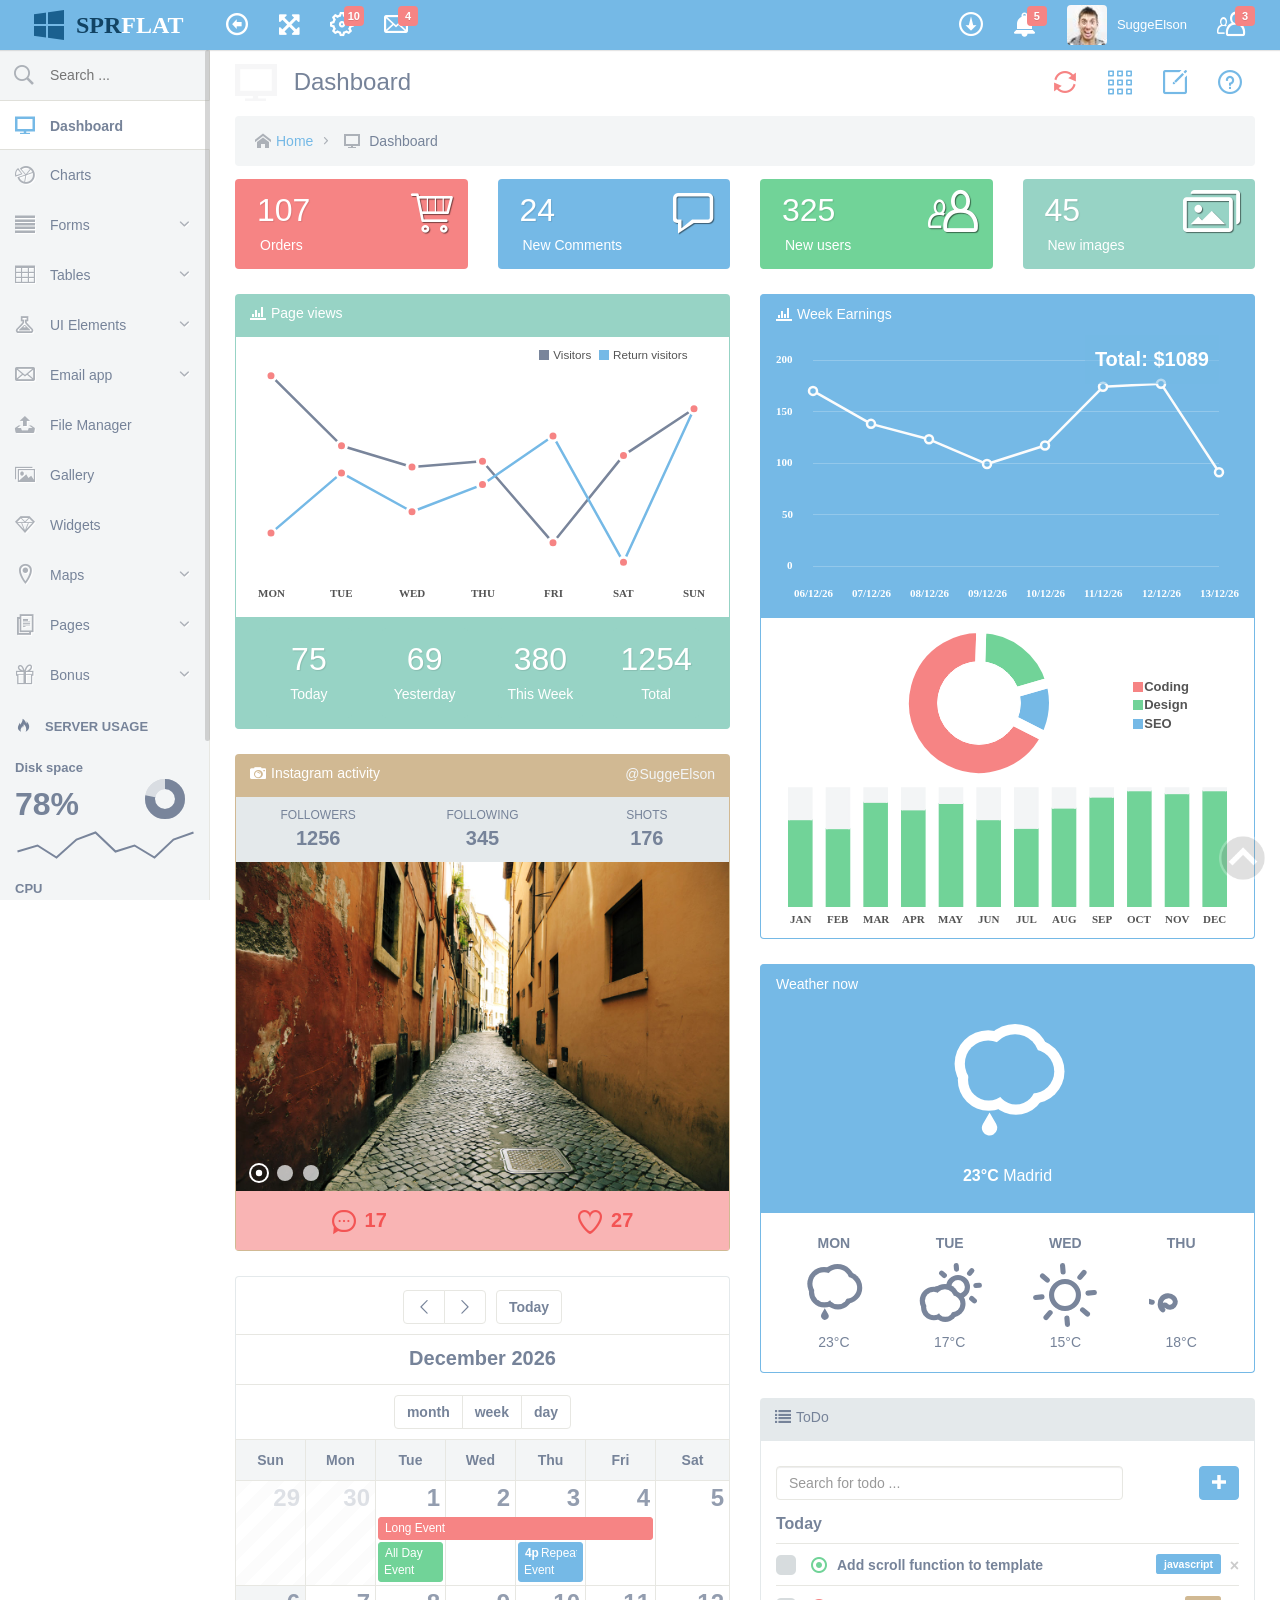
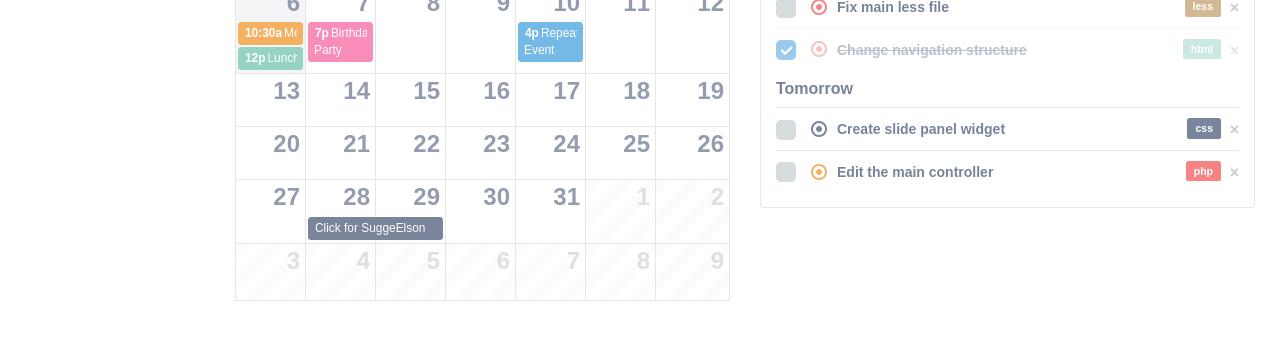
==== commit fb469124: "1" ====
--- a/src/main/resources/templates/index.html
+++ b/src/main/resources/templates/index.html
@@ -313,9 +313,11 @@
                     </li>
                     <li><a href="#"> Tables <i class="im-table2"></i></a>
                         <ul class="nav sub">
-                            <li><a href="tables.html"><i class="en-arrow-right7"></i> Static tables</a>
-                            </li>
-                            <li><a href="data-tables.html"><i class="en-arrow-right7"></i> Data tables</a>
+                            <li><a href="/user/toUser.do"><i class="en-arrow-right7"></i>用户管理</a>
+                            </li>
+                            <li><a href="/role/toRole.do"><i class="en-arrow-right7"></i>角色管理</a>
+                            </li>
+                            <li><a href="/permission/toPermission.do"><i class="en-arrow-right7"></i>权限管理</a>
                             </li>
                         </ul>
                     </li>
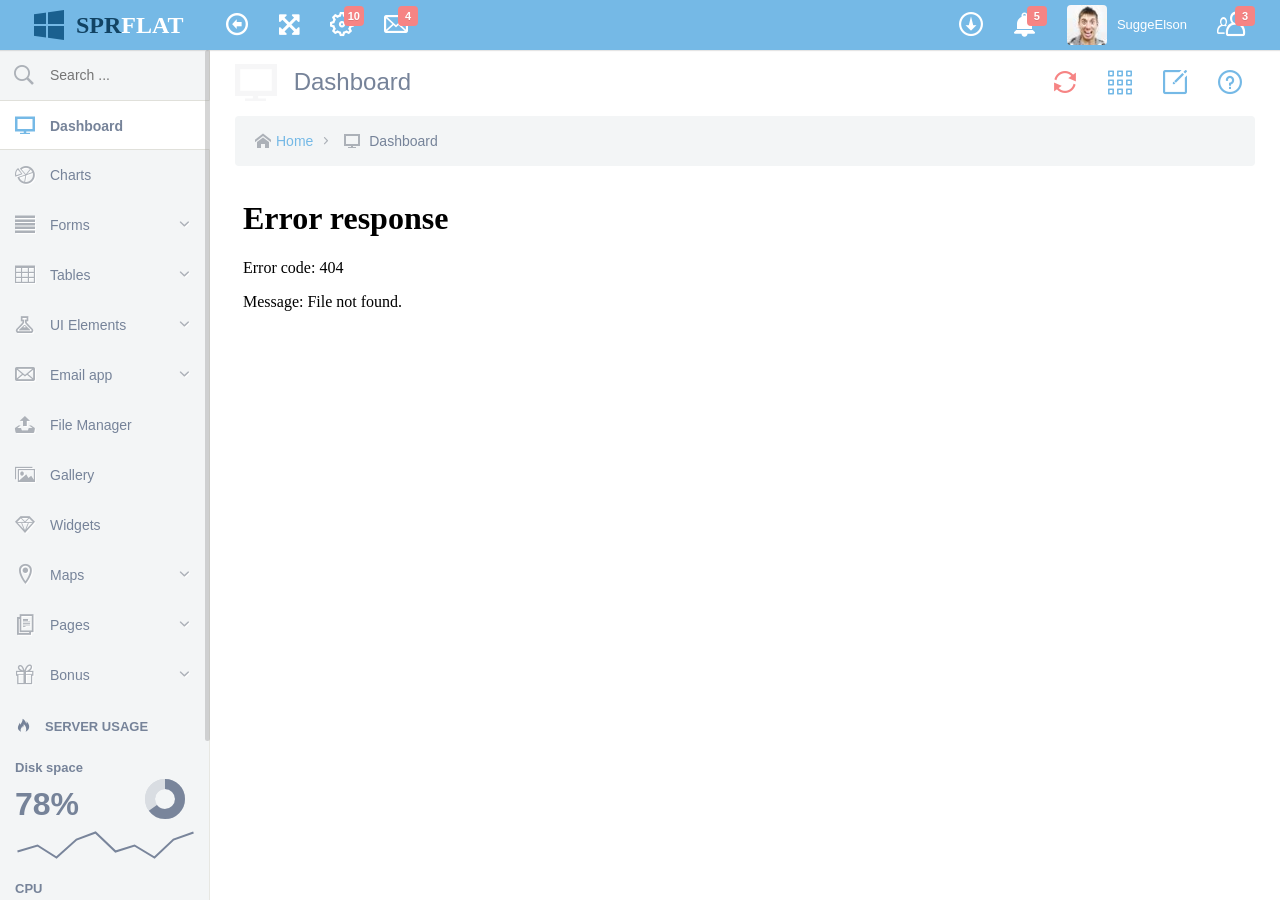
==== commit b9a8b587: "1" ====
--- a/src/main/resources/templates/index.html
+++ b/src/main/resources/templates/index.html
@@ -716,427 +716,9 @@
                     <!-- End .page-header -->
                 </div>
                 <!-- End .row -->
-                <div class="outlet">
-                    <!-- Start .outlet -->
-                    <!-- Page start here ( usual with .row ) -->
-                    <div class="row">
-                        <!-- Start .row -->
-                        <div class="col-lg-3 col-md-3 col-sm-6 col-xs-12">
-                            <div class="carousel-tile carousel vertical slide">
-                                <div class="carousel-inner">
-                                    <div class="item active">
-                                        <div class="tile red">
-                                            <div class="tile-icon">
-                                                <i class="br-cart s64"></i>
-                                            </div>
-                                            <div class="tile-content">
-                                                <div class="number">107</div>
-                                                <h3>Orders</h3>
-                                            </div>
-                                        </div>
-                                    </div>
-                                    <div class="item">
-                                        <div class="tile orange">
-                                            <!-- tile start here -->
-                                            <div class="tile-icon">
-                                                <i class="ec-cog s64"></i>
-                                            </div>
-                                            <div class="tile-content">
-                                                <div class="number">5</div>
-                                                <h3>Settings changed</h3>
-                                            </div>
-                                        </div>
-                                    </div>
-                                </div>
-                            </div>
-                            <!-- End Carousel -->
-                        </div>
-                        <div class="col-lg-3 col-md-3 col-sm-6 col-xs-12">
-                            <div class="carousel-tile carousel slide">
-                                <div class="carousel-inner">
-                                    <div class="item active">
-                                        <div class="tile blue">
-                                            <div class="tile-icon">
-                                                <i class="st-chat s64"></i>
-                                            </div>
-                                            <div class="tile-content">
-                                                <div class="number">24</div>
-                                                <h3>New Comments</h3>
-                                            </div>
-                                        </div>
-                                    </div>
-                                    <div class="item">
-                                        <div class="tile brown">
-                                            <!-- tile start here -->
-                                            <div class="tile-icon">
-                                                <i class="ec-mail s64"></i>
-                                            </div>
-                                            <div class="tile-content">
-                                                <div class="number">17</div>
-                                                <h3>New emails</h3>
-                                            </div>
-                                        </div>
-                                    </div>
-                                </div>
-                            </div>
-                            <!-- End Carousel -->
-                        </div>
-                        <div class="col-lg-3 col-md-3 col-sm-6 col-xs-12">
-                            <div class="carousel-tile carousel vertical slide">
-                                <div class="carousel-inner">
-                                    <div class="item active">
-                                        <div class="tile green">
-                                            <div class="tile-icon">
-                                                <i class="ec-users s64"></i>
-                                            </div>
-                                            <div class="tile-content">
-                                                <div class="number">325</div>
-                                                <h3>New users</h3>
-                                            </div>
-                                        </div>
-                                    </div>
-                                    <div class="item">
-                                        <div class="tile purple">
-                                            <!-- tile start here -->
-                                            <div class="tile-icon">
-                                                <i class="ec-search s64"></i>
-                                            </div>
-                                            <div class="tile-content">
-                                                <div class="number">2540</div>
-                                                <h3>Searches</h3>
-                                            </div>
-                                        </div>
-                                    </div>
-                                </div>
-                            </div>
-                            <!-- End Carousel -->
-                        </div>
-                        <div class="col-lg-3 col-md-3 col-sm-6 col-xs-12">
-                            <div class="carousel-tile carousel slide">
-                                <div class="carousel-inner">
-                                    <div class="item active">
-                                        <div class="tile teal">
-                                            <!-- tile start here -->
-                                            <div class="tile-icon">
-                                                <i class="ec-images s64"></i>
-                                            </div>
-                                            <div class="tile-content">
-                                                <div class="number">45</div>
-                                                <h3>New images</h3>
-                                            </div>
-                                        </div>
-                                    </div>
-                                    <div class="item">
-                                        <div class="tile magenta">
-                                            <!-- tile start here -->
-                                            <div class="tile-icon">
-                                                <i class="ec-share s64"></i>
-                                            </div>
-                                            <div class="tile-content">
-                                                <div class="number">3548</div>
-                                                <h3>Posts shared</h3>
-                                            </div>
-                                        </div>
-                                    </div>
-                                </div>
-                            </div>
-                            <!-- End Carousel -->
-                        </div>
-                    </div>
-                    <!-- End .row -->
-                    <div class="row">
-                        <!-- Start .row -->
-                        <div class="col-lg-6 col-md-6 sortable-layout">
-                            <!-- Start col-lg-6 -->
-                            <div class="panel panel-teal toggle panelMove panelClose panelRefresh">
-                                <!-- Start .panel -->
-                                <div class="panel-heading">
-                                    <h4 class="panel-title"><i class="im-bars"></i> Page views</h4>
-                                </div>
-                                <div class="panel-body">
-                                    <div id="stats-pageviews" style="width: 100%; height:250px;"></div>
-                                </div>
-                                <div class="panel-footer teal-bg">
-                                    <div class="col-lg-3 col-md-3 col-sm-6 col-xs-12">
-                                        <div class="tile teal m0">
-                                            <div class="tile-content text-center pl0 pr0">
-                                                <div id="countToday" class="number">75</div>
-                                                <h3>Today</h3>
-                                            </div>
-                                        </div>
-                                    </div>
-                                    <div class="col-lg-3 col-md-3 col-sm-6 col-xs-12">
-                                        <div class="tile teal m0">
-                                            <div class="tile-content text-center pl0 pr0">
-                                                <div id="countYesterday" class="number">69</div>
-                                                <h3>Yesterday</h3>
-                                            </div>
-                                        </div>
-                                    </div>
-                                    <div class="col-lg-3 col-md-3 col-sm-6 col-xs-12">
-                                        <div class="tile teal m0">
-                                            <div class="tile-content text-center pl0 pr0">
-                                                <div id="countWeek" class="number">380</div>
-                                                <h3>This Week</h3>
-                                            </div>
-                                        </div>
-                                    </div>
-                                    <div class="col-lg-3 col-md-3 col-sm-6 col-xs-12">
-                                        <div class="tile teal m0">
-                                            <div class="tile-content text-center pl0 pr0">
-                                                <div id="countTotal" class="number">1254</div>
-                                                <h3>Total</h3>
-                                            </div>
-                                        </div>
-                                    </div>
-                                </div>
-                            </div>
-                            <!-- End .panel -->
-                            <div class="panel panel-brown panelMove">
-                                <!-- Start .panel -->
-                                <div class="panel-heading">
-                                    <h4 class="panel-title"><i class="st-camera"></i> Instagram activity</h4>
-                                    <div class="pull-right mt10">
-                                        <a href="#" class="color-grayspr">@SuggeElson</a> 
-                                    </div>
-                                </div>
-                                <div class="panel-body p0">
-                                    <div class="instagram-widget">
-                                        <div class="instagram-widget-header gray-bg">
-                                            <div class="col-lg-4 col-md-4 col-xs-4 text-center">
-                                                <!-- col-lg-4 start here -->
-                                                <a href="#">
-                                                    <p class="instagram-widget-text">Followers</p>
-                                                    <strong class="instagram-widget-number">1256</strong> 
-                                                </a>
-                                            </div>
-                                            <!-- col-lg-4 end here -->
-                                            <div class="col-lg-4 col-md-4 col-xs-4 text-center">
-                                                <!-- col-lg-4 start here -->
-                                                <a href="#">
-                                                    <p class="instagram-widget-text">Following</p>
-                                                    <strong class="instagram-widget-number">345</strong> 
-                                                </a>
-                                            </div>
-                                            <!-- col-lg-4 end here -->
-                                            <div class="col-lg-4 col-md-4 col-xs-4 text-center">
-                                                <!-- col-lg-4 start here -->
-                                                <a href="#">
-                                                    <p class="instagram-widget-text">Shots</p>
-                                                    <strong class="instagram-widget-number">176</strong> 
-                                                </a>
-                                            </div>
-                                            <!-- col-lg-4 end here -->
-                                        </div>
-                                        <div class="instagram-widget-image">
-                                            <div id="instagram-widget" class="carousel slide">
-                                                <!-- Indicators -->
-                                                <ol class="carousel-indicators dotstyle">
-                                                    <li data-target="#instagram-widget" data-slide-to="0" class="active"><a href="#">Image 1</a>
-                                                    </li>
-                                                    <li data-target="#instagram-widget" data-slide-to="1"><a href="#">Image 2</a>
-                                                    </li>
-                                                    <li data-target="#instagram-widget" data-slide-to="2"><a href="#">Image 3</a>
-                                                    </li>
-                                                </ol>
-                                                <div class="carousel-inner">
-                                                    <figure class="item active">
-                                                        <img class="img-responsive" src="../static/assets/img/instagram/instagram.jpg" alt="image">
-                                                    </figure>
-                                                    <figure class="item">
-                                                        <img class="img-responsive" src="../static/assets/img/instagram/instagram2.jpg" alt="image">
-                                                    </figure>
-                                                    <figure class="item">
-                                                        <img class="img-responsive" src="../static/assets/img/instagram/instagram3.jpg" alt="image">
-                                                    </figure>
-                                                </div>
-                                            </div>
-                                            <!-- End Carousel -->
-                                        </div>
-                                        <div class="instagram-widget-footer">
-                                            <div class="col-lg-6 col-md-6 col-xs-6 text-center">
-                                                <!-- col-lg-6 start here -->
-                                                <p>
-                                                    <a href="#">
-                                                        <i class="ec-chat mr5"></i> 
-                                                        <strong class="instagram-widget-number">17</strong>
-                                                    </a>
-                                                </p>
-                                            </div>
-                                            <!-- col-lg-6 end here -->
-                                            <div class="col-lg-6 col-md-6 col-xs-6 text-center">
-                                                <!-- col-lg-6 start here -->
-                                                <p>
-                                                    <a href="#">
-                                                        <i class="ec-heart mr5"></i> 
-                                                        <strong class="instagram-widget-number">27</strong> 
-                                                    </a>
-                                                </p>
-                                            </div>
-                                            <!-- col-lg-6 end here -->
-                                        </div>
-                                    </div>
-                                </div>
-                            </div>
-                            <!-- End .panel -->
-                            <div class="panel panel-default panelMove plain">
-                                <!-- Start .panel -->
-                                <div class="panel-heading white-bg"></div>
-                                <div class="panel-body p0">
-                                    <div id="calendar"></div>
-                                </div>
-                            </div>
-                            <!-- End .panel -->
-                        </div>
-                        <!-- End col-lg-6 -->
-                        <div class="col-lg-6 col-md-6 sortable-layout">
-                            <!-- Start col-lg-6 -->
-                            <div class="panel panel-primary plain toggle panelMove panelClose panelRefresh">
-                                <!-- Start .panel -->
-                                <div class="panel-heading">
-                                    <h4 class="panel-title"><i class="im-bars"></i> Week Earnings</h4>
-                                </div>
-                                <div class="panel-body blue-bg">
-                                    <div id="stats-earnings" style="width: 100%; height:250px;"></div>
-                                </div>
-                                <div class="panel-footer white-bg">
-                                    <div id="stats-category-earnings" class="col-lg-6 col-md-12" style="height:150px;">
-                                    </div>
-                                    <div id="stats-earnings-bars" class="col-lg-6 col-md-12" style="height:150px;">
-                                    </div>
-                                </div>
-                            </div>
-                            <!-- End .panel -->
-                            <div class="weather-widget panel panel-primary plain toggle panelMove panelClose panelRefresh">
-                                <!-- Start .panel -->
-                                <div class="panel-heading">
-                                    <h4 class="panel-title">Weather now</h4>
-                                </div>
-                                <div class="panel-body blue-bg text-center">
-                                    <canvas id="weather-now" width="128" height="128"></canvas>
-                                    <p class="weather-location"><strong>23&deg;C</strong> Madrid</p>
-                                </div>
-                                <div class="panel-footer white-bg text-center">
-                                    <div class="col-lg-3 col-md-3 col-sm-3 col-xs-6">
-                                        <!-- col-lg-3 start here -->
-                                        <p class="weather-day">MON</p>
-                                        <canvas id="forecast-now" width="64" height="64"></canvas>
-                                        <p class="weather-degree">23&deg;C</p>
-                                    </div>
-                                    <!-- col-lg-3 end here -->
-                                    <div class="col-lg-3 col-md-3 col-sm-3 col-xs-6">
-                                        <!-- col-lg-3 start here -->
-                                        <p class="weather-day">TUE</p>
-                                        <canvas id="forecast-day1" width="64" height="64"></canvas>
-                                        <p class="weather-degree">17&deg;C</p>
-                                    </div>
-                                    <!-- col-lg-3 end here -->
-                                    <div class="col-lg-3 col-md-3 col-sm-3 col-xs-6">
-                                        <!-- col-lg-3 start here -->
-                                        <p class="weather-day">WED</p>
-                                        <canvas id="forecast-day2" width="64" height="64"></canvas>
-                                        <p class="weather-degree">15&deg;C</p>
-                                    </div>
-                                    <!-- col-lg-3 end here -->
-                                    <div class="col-lg-3 col-md-3 col-sm-3 col-xs-6">
-                                        <!-- col-lg-3 start here -->
-                                        <p class="weather-day">THU</p>
-                                        <canvas id="forecast-day3" width="64" height="64"></canvas>
-                                        <p class="weather-degree">18&deg;C</p>
-                                    </div>
-                                    <!-- col-lg-3 end here -->
-                                </div>
-                            </div>
-                            <!-- End .panel -->
-                            <div class="panel panel-default toggle panelMove panelClose panelRefresh">
-                                <!-- Start .panel -->
-                                <div class="panel-heading">
-                                    <h4 class="panel-title"><i class="fa-list"></i> ToDo</h4>
-                                </div>
-                                <div class="panel-body">
-                                    <div class="todo-widget">
-                                        <div class="todo-header">
-                                            <div class="todo-search">
-                                                <form>
-                                                    <input type="text" class="form-control" name="search" placeholder="Search for todo ...">
-                                                </form>
-                                            </div>
-                                            <div class="todo-add">
-                                                <a href="#" class="btn btn-primary tip" title="Add new todo"><i class="im-plus"></i></a>
-                                            </div>
-                                        </div>
-                                        <h4 class="todo-period">Today</h4>
-                                        <ul class="todo-list" id="today">
-                                            <li class="todo-task-item">
-                                                <label class="checkbox">
-                                                    <input type="checkbox">
-                                                </label>
-                                                <div class="todo-priority normal tip" title="Normal priority">
-                                                    <i class="im-radio-checked"></i>
-                                                </div>
-                                                <span class="todo-category label label-primary"> javascript </span>
-                                                <div class="todo-task-text">Add scroll function to template</div>
-                                                <button type="button" class="close todo-close">&times;</button>
-                                            </li>
-                                            <li class="todo-task-item">
-                                                <label class="checkbox">
-                                                    <input type="checkbox">
-                                                </label>
-                                                <div class="todo-priority high tip" title="High priority">
-                                                    <i class="im-radio-checked"></i>
-                                                </div>
-                                                <span class="todo-category label label-brown"> less </span>
-                                                <div class="todo-task-text">Fix main less file</div>
-                                                <button type="button" class="close todo-close">&times;</button>
-                                            </li>
-                                            <li class="todo-task-item task-done">
-                                                <label class="checkbox">
-                                                    <input type="checkbox" checked>
-                                                </label>
-                                                <div class="todo-priority high tip" title="High priority">
-                                                    <i class="im-radio-checked"></i>
-                                                </div>
-                                                <span class="todo-category label label-info"> html </span>
-                                                <div class="todo-task-text">Change navigation structure</div>
-                                                <button type="button" class="close todo-close">&times;</button>
-                                            </li>
-                                        </ul>
-                                        <h4 class="todo-period">Tomorrow</h4>
-                                        <ul class="todo-list" id="tomorrow">
-                                            <li class="todo-task-item">
-                                                <label class="checkbox">
-                                                    <input type="checkbox">
-                                                </label>
-                                                <div class="todo-priority tip" title="Low priority">
-                                                    <i class="im-radio-checked"></i>
-                                                </div>
-                                                <span class="todo-category label label-dark"> css </span>
-                                                <div class="todo-task-text">Create slide panel widget</div>
-                                                <button type="button" class="close todo-close">&times;</button>
-                                            </li>
-                                            <li class="todo-task-item">
-                                                <label class="checkbox">
-                                                    <input type="checkbox">
-                                                </label>
-                                                <div class="todo-priority medium tip" title="Medium priority">
-                                                    <i class="im-radio-checked"></i>
-                                                </div>
-                                                <span class="todo-category label label-danger"> php </span>
-                                                <div class="todo-task-text">Edit the main controller</div>
-                                                <button type="button" class="close todo-close">&times;</button>
-                                            </li>
-                                        </ul>
-                                    </div>
-                                </div>
-                            </div>
-                            <!-- End .panel -->
-                        </div>
-                        <!-- End col-lg-6 -->
-                    </div>
-                    <!-- End .row -->
-                    <!-- Page End here -->
+                <div>
+                <iframe src="/user/toUser" frameborder="0" scrolling="no"  id="contentIframe" width="100%" onload="iFrameHeight();"></iframe>
                 </div>
-                <!-- End .outlet -->
             </div>
             <!-- End .content-wrapper -->
             <div class="clearfix"></div>
@@ -1196,5 +778,24 @@
         <script src="../static/assets/js/jquery.sprFlat.js"></script>
         <script src="../static/assets/js/app.js"></script>
         <script src="../static/assets/js/pages/dashboard.js"></script>
+        <script src="../static/assets/js/pub.js"></script>
+        <script >
+        		 function iFrameHeight(){
+		        var ifm = document.getElementById("contentIframe");
+		        ifm.height = document.documentElement.clientHeight;
+		    }
+		    $(document).ready(function(){
+		    		//加载内嵌页面
+		        function loadPage(param) {
+		            window.frames["contentIframe"].src =param;
+		        }
+// 		        $(".nav").on("click", ".btn-menu", function () {
+// 		            var page = $(this).attr("data-target");
+// 		            loadPage(page);
+// 		        });
+
+		    });
+        </script>
+       
     </body>
-</html>+</html>
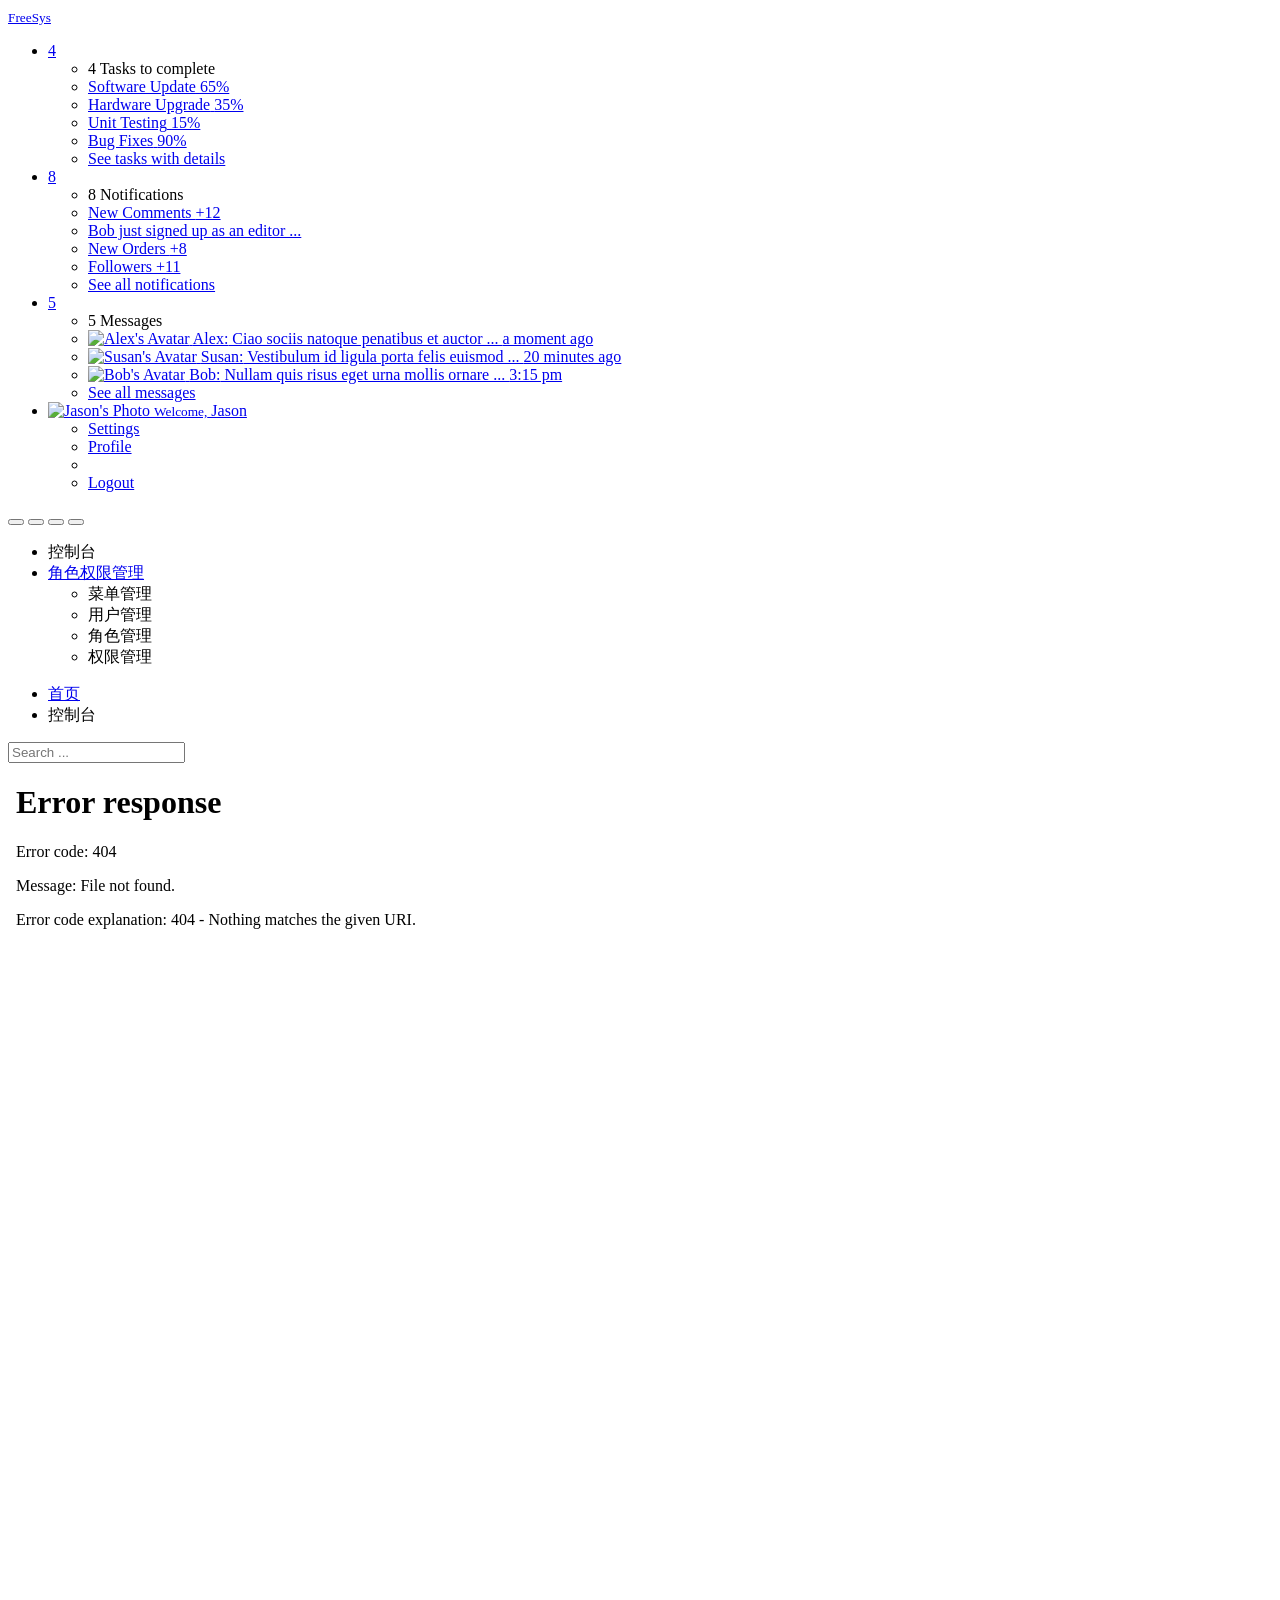
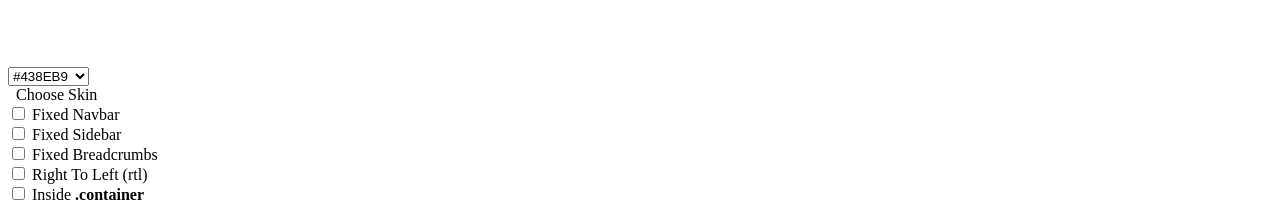
==== commit 0dd7c4fa: "1" ====
--- a/src/main/resources/templates/index.html
+++ b/src/main/resources/templates/index.html
@@ -1,801 +1,579 @@
-<!DOCTYPE html>
-<html lang="en">
-    <head>
-        <meta charset="utf-8">
-        <title>Dashboard</title>
-        <!-- Mobile specific metas -->
-        <meta name="viewport" content="width=device-width, initial-scale=1, maximum-scale=1">
-        <!-- Force IE9 to render in normal mode -->
-        <!--[if IE]><meta http-equiv="x-ua-compatible" content="IE=9" /><![endif]-->
-        <meta name="author" content="SuggeElson" />
-        <meta name="description" content=""
-        />
-        <meta name="keywords" content=""
-        />
-        <meta name="application-name" content="sprFlat admin template" />
-        <!-- Import google fonts - Heading first/ text second -->
-        <link rel='stylesheet' type='text/css' />
-        <!--[if lt IE 9]>
-
-<![endif]-->
-        <!-- Css files -->
-        <!-- Icons -->
-        <link href="../static/assets/css/icons.css" rel="stylesheet" />
-        <!-- jQueryUI -->
-        <link href="../static/assets/css/sprflat-theme/jquery.ui.all.css" rel="stylesheet" />
-        <!-- Bootstrap stylesheets (included template modifications) -->
-        <link href="../static/assets/css/bootstrap.css" rel="stylesheet" />
-        <!-- Plugins stylesheets (all plugin custom css) -->
-        <link href="../static/assets/css/plugins.css" rel="stylesheet" />
-        <!-- Main stylesheets (template main css file) -->
-        <link href="../static/assets/css/main.css" rel="stylesheet" />
-        <!-- Custom stylesheets ( Put your own changes here ) -->
-        <link href="../static/assets/css/custom.css" rel="stylesheet" />
-        <!-- Fav and touch icons -->
-        <link rel="apple-touch-icon-precomposed" sizes="144x144" href="../static/assets/img/ico/apple-touch-icon-144-precomposed.png">
-        <link rel="apple-touch-icon-precomposed" sizes="114x114" href="../static/assets/img/ico/apple-touch-icon-114-precomposed.png">
-        <link rel="apple-touch-icon-precomposed" sizes="72x72" href="../static/assets/img/ico/apple-touch-icon-72-precomposed.png">
-        <link rel="apple-touch-icon-precomposed" href="../static/assets/img/ico/apple-touch-icon-57-precomposed.png">
-        <link rel="icon" href="../static/assets/img/ico/favicon.ico" type="image/png">
-        <!-- Windows8 touch icon ( http://www.buildmypinnedsite.com/ )-->
-        <meta name="msapplication-TileColor" content="#3399cc" />
-    </head>
-    <body>
-        <!-- Start #header -->
-        <div id="header">
-            <div class="container-fluid">
-                <div class="navbar">
-                    <div class="navbar-header">
-                        <a class="navbar-brand" href="index.html">
-                            <i class="im-windows8 text-logo-element animated bounceIn"></i><span class="text-logo">spr</span><span class="text-slogan">flat</span> 
-                        </a>
-                    </div>
-                    <nav class="top-nav" role="navigation">
-                        <ul class="nav navbar-nav pull-left">
-                            <li id="toggle-sidebar-li">
-                                <a href="#" id="toggle-sidebar"><i class="en-arrow-left2"></i>
-                        </a>
-                            </li>
-                            <li>
-                                <a href="#" class="full-screen"><i class="fa-fullscreen"></i></a>
-                            </li>
-                            <li class="dropdown">
-                                <a href="#" data-toggle="dropdown"><i class="ec-cog"></i><span class="notification">10</span></a>
-                                <ul class="dropdown-menu" role="menu">
-                                    <li><a href="#"><i class="en-database"></i> Database <span class="notification">3</span></a>
-                                    </li>
-                                    <li><a href="#"><i class="st-cube"></i> Packages <span class="notification blue">17</span></a>
-                                    </li>
-                                    <li><a href="#"><i class="st-health"></i> Disconnects <span class="notification yellow">1</span></a>
-                                    </li>
-                                    <li><a href="#"><i class="im-images"></i> Images <span class="notification teal">320</span></a>
-                                    </li>
-                                    <li><a href="#"><i class="st-users"></i> Users <span class="notification orange">2k</span></a>
-                                    </li>
-                                    <li><a href="#"><i class="st-meter"></i> Traffic <span class="notification magenta">2tb</span></a>
-                                    </li>
-                                    <li><a href="#"><i class="im-coin"></i> Finances <span class="notification pink">+3k</span></a>
-                                    </li>
-                                    <li><a href="#"><i class="st-folder"></i> Directories <span class="notification green">17</span></a>
-                                    </li>
-                                    <li><a href="#"><i class="st-bag"></i> Orders <span class="notification purple">12</span></a>
-                                    </li>
-                                    <li><a href="#"><i class="ec-contract"></i> Contracts <span class="notification dark">7</span></a>
-                                    </li>
-                                </ul>
-                            </li>
-                            <li class="dropdown">
-                                <a href="#" data-toggle="dropdown"><i class="ec-mail"></i><span class="notification">4</span></a>
-                                <ul class="dropdown-menu email" role="menu">
-                                    <li class="mail-head">
-                                        <div class="clearfix">
-                                            <div class="pull-left">
-                                                <a href="email-inbox.html"><i class="ec-archive"></i></a>
-                                            </div>
-                                            <span>Inbox</span> 
-                                            <div class="pull-right">
-                                                <a href="email-inbox.html"><i class="st-pencil"></i></a>
-                                            </div>
-                                        </div>
-                                    </li>
-                                    <li class="search-email">
-                                        <form>
-                                            <input type="text" name="search" placeholder="Search for emails">
-                                            <button type="submit"><i class="ec-search"></i>
-                                            </button>
-                                        </form>
-                                    </li>
-                                    <li class="mail-list clearfix">
-                                        <a href="#">
-                                            <img src="../static/assets/img/avatars/128.jpg" class="mail-avatar pull-left" alt="avatar">
-                                            <p class="name">
-                                                <span class="status"><i class="en-dot"></i></span> Jason Rivera
-                                                <span class="notification">2</span>
-                                                <span class="time">12:30 am</span>
-                                            </p>
-                                            <p class="msg">
-                                                I contact you regarding my account please can you set up my pass ...
-                                            </p>
-                                        </a>
-                                    </li>
-                                    <li class="mail-list clearfix">
-                                        <a href="#">
-                                            <img src="../static/assets/img/avatars/129.jpg" class="mail-avatar pull-left" alt="avatar">
-                                            <p class="name">
-                                                <span class="status off"><i class="en-dot"></i></span> Steeve Mclark
-                                                <span class="notification">6</span>
-                                                <span class="time">10:26 am</span>
-                                            </p>
-                                            <p class="msg">
-                                                Good job dude awesome work here, please add theese features ...
-                                            </p>
-                                        </a>
-                                    </li>
-                                    <li class="mail-list clearfix">
-                                        <a href="#">
-                                            <img src="../static/assets/img/avatars/130.jpg" class="mail-avatar pull-left" alt="avatar">
-                                            <p class="name">
-                                                <span class="status off"><i class="en-dot"></i></span> Fellix Jones
-                                                <span class="notification">1</span>
-                                                <span class="time">7:15 am</span>
-                                            </p>
-                                            <p class="msg">
-                                                I have some issues when try to reach my product page can you ...
-                                            </p>
-                                        </a>
-                                    </li>
-                                    <li class="mail-list clearfix">
-                                        <a href="#">
-                                            <img src="../static/assets/img/avatars/131.jpg" class="mail-avatar pull-left" alt="avatar">
-                                            <p class="name">
-                                                <span class="status"><i class="en-dot"></i></span> Tina Dowsen
-                                                <span class="notification">5</span>
-                                                <span class="time">03:46 am</span>
-                                            </p>
-                                            <p class="msg">
-                                                Hello Sugge, i want to apply for your referal program , please ...
-                                            </p>
-                                        </a>
-                                    </li>
-                                    <li class="mail-more">
-                                        <a href="email-inbox.html">View all <i class="en-arrow-right7"></i></a>
-                                    </li>
-                                </ul>
-                            </li>
-                        </ul>
-                        <ul class="nav navbar-nav pull-right">
-                            <li>
-                                <a href="#" id="toggle-header-area"><i class="ec-download"></i></a>
-                            </li>
-                            <li class="dropdown">
-                                <a href="#" data-toggle="dropdown"><i class="br-alarm"></i> <span class="notification">5</span></a>
-                                <ul class="dropdown-menu notification-menu right" role="menu">
-                                    <li class="clearfix">
-                                        <i class="ec-chat"></i> 
-                                        <a href="#" class="notification-user"> Ric Jones </a> 
-                                        <span class="notification-action"> replied to your </span> 
-                                        <a href="#" class="notification-link"> comment</a>
-                                    </li>
-                                    <li class="clearfix">
-                                        <i class="st-pencil"></i> 
-                                        <a href="#" class="notification-user"> SuggeElson </a> 
-                                        <span class="notification-action"> just write a </span> 
-                                        <a href="#" class="notification-link"> post</a>
-                                    </li>
-                                    <li class="clearfix">
-                                        <i class="ec-trashcan"></i> 
-                                        <a href="#" class="notification-user"> SuperAdmin </a> 
-                                        <span class="notification-action"> just remove </span> 
-                                        <a href="#" class="notification-link"> 12 files</a>
-                                    </li>
-                                    <li class="clearfix">
-                                        <i class="st-paperclip"></i> 
-                                        <a href="#" class="notification-user"> C. Wiilde </a> 
-                                        <span class="notification-action"> attach </span> 
-                                        <a href="#" class="notification-link"> 3 files</a>
-                                    </li>
-                                    <li class="clearfix">
-                                        <i class="st-support"></i> 
-                                        <a href="#" class="notification-user"> John Simpson </a> 
-                                        <span class="notification-action"> add support </span> 
-                                        <a href="#" class="notification-link"> ticket</a>
-                                    </li>
-                                </ul>
-                            </li>
-                            <li class="dropdown">
-                                <a href="#" data-toggle="dropdown">
-                                    <img class="user-avatar" src="../static/assets/img/avatars/48.jpg" alt="SuggeElson">SuggeElson</a>
-                                <ul class="dropdown-menu right" role="menu">
-                                    <li><a href="profile.html"><i class="st-user"></i> Profile</a>
-                                    </li>
-                                    <li><a href="file.html"><i class="st-cloud"></i> Files</a>
-                                    </li>
-                                    <li><a href="#"><i class="st-settings"></i> Settings</a>
-                                    </li>
-                                    <li><a href="login.html"><i class="im-exit"></i> Logout</a>
-                                    </li>
-                                </ul>
-                            </li>
-                            <li id="toggle-right-sidebar-li"><a href="#" id="toggle-right-sidebar"><i class="ec-users"></i> <span class="notification">3</span></a>
-                            </li>
-                        </ul>
-                    </nav>
-                </div>
-                <!-- Start #header-area -->
-                <div id="header-area" class="fadeInDown">
-                    <div class="header-area-inner">
-                        <ul class="list-unstyled list-inline">
-                            <li>
-                                <div class="shortcut-button">
-                                    <a href="#">
-                                        <i class="im-pie"></i>
-                                        <span>Earning Stats</span>
-                                    </a>
-                                </div>
-                            </li>
-                            <li>
-                                <div class="shortcut-button">
-                                    <a href="#">
-                                        <i class="ec-images color-dark"></i>
-                                        <span>Gallery</span>
-                                    </a>
-                                </div>
-                            </li>
-                            <li>
-                                <div class="shortcut-button">
-                                    <a href="#">
-                                        <i class="en-light-bulb color-orange"></i>
-                                        <span>Fresh ideas</span>
-                                    </a>
-                                </div>
-                            </li>
-                            <li>
-                                <div class="shortcut-button">
-                                    <a href="#">
-                                        <i class="ec-link color-blue"></i>
-                                        <span>Links</span>
-                                    </a>
-                                </div>
-                            </li>
-                            <li>
-                                <div class="shortcut-button">
-                                    <a href="#">
-                                        <i class="ec-support color-red"></i>
-                                        <span>Support</span>
-                                    </a>
-                                </div>
-                            </li>
-                            <li>
-                                <div class="shortcut-button">
-                                    <a href="#">
-                                        <i class="st-lock color-teal"></i>
-                                        <span>Lock area</span>
-                                    </a>
-                                </div>
-                            </li>
-                        </ul>
-                    </div>
-                </div>
-                <!-- End #header-area -->
-            </div>
-            <!-- Start .header-inner -->
-        </div>
-        <!-- End #header -->
-        <!-- Start #sidebar -->
-        <div id="sidebar">
-            <!-- Start .sidebar-inner -->
-            <div class="sidebar-inner">
-                <!-- Start #sideNav -->
-                <ul id="sideNav" class="nav nav-pills nav-stacked">
-                    <li class="top-search">
-                        <form>
-                            <input type="text" name="search" placeholder="Search ...">
-                            <button type="submit"><i class="ec-search s20"></i>
-                            </button>
-                        </form>
-                    </li>
-                    <li><a href="index.html">Dashboard <i class="im-screen"></i></a>
-                    </li>
-                    <li><a href="charts.html">Charts <i class="st-chart"></i></a>
-                    </li>
-                    <li>
-                        <a href="#"> Forms <i class="im-paragraph-justify"></i></a>
-                        <ul class="nav sub">
-                            <li><a href="forms.html"><i class="ec-pencil2"></i> Form Stuff</a>
-                            </li>
-                            <li><a href="form-validation.html"><i class="im-checkbox-checked"></i> Form Validation</a>
-                            </li>
-                            <li><a href="form-wizard.html"><i class="im-wand"></i> Form Wizard</a>
-                            </li>
-                            <li><a href="wysiwyg.html"><i class="fa-pencil"></i> WYSIWYG editor</a>
-                            </li>
-                        </ul>
-                    </li>
-                    <li><a href="#"> Tables <i class="im-table2"></i></a>
-                        <ul class="nav sub">
-                            <li><a href="/user/toUser.do"><i class="en-arrow-right7"></i>用户管理</a>
-                            </li>
-                            <li><a href="/role/toRole.do"><i class="en-arrow-right7"></i>角色管理</a>
-                            </li>
-                            <li><a href="/permission/toPermission.do"><i class="en-arrow-right7"></i>权限管理</a>
-                            </li>
-                        </ul>
-                    </li>
-                    <li><a href="#"> UI Elements <i class="st-lab"></i></a>
-                        <ul class="nav sub">
-                            <li><a href="notifications.html"><i class="fa-bell"></i> Notifications</a>
-                            </li>
-                            <li><a href="panels.html"><i class="br-window"></i> Panels</a>
-                            </li>
-                            <li><a href="tiles.html"><i class="im-windows8"></i> Tiles</a>
-                            </li>
-                            <li><a href="elements.html"><i class="st-cube"></i> Elements</a>
-                            </li>
-                            <li><a href="icons.html"><i class="im-stack"></i> Icons</a>
-                            </li>
-                            <li><a href="buttons.html"><i class="im-play2"></i> Buttons</a>
-                            </li>
-                            <li><a href="calendar.html"><i class="im-calendar2"></i> Calendar</a>
-                            </li>
-                            <li><a href="grid.html"><i class="st-grid"></i> Grid</a>
-                            </li>
-                            <li><a href="typo.html"><i class="im-font"></i> Typography</a>
-                            </li>
-                            <li><a href="list.html"><i class="fa-list"></i> Lists</a>
-                            </li>
-                        </ul>
-                    </li>
-                    <li><a href="#"><i class="ec-mail"></i> Email app</a>
-                        <ul class="nav sub">
-                            <li><a href="email-inbox.html"><i class="ec-archive"></i> Inbox</a>
-                            </li>
-                            <li><a href="email-read.html"><i class="br-eye"></i> Read email</a>
-                            </li>
-                            <li><a href="email-write.html"><i class="ec-pencil2"></i> Write email</a>
-                            </li>
-                        </ul>
-                    </li>
-                    <li><a href="file.html"><i class="en-upload"></i> File Manager</a>
-                    </li>
-                    <li><a href="gallery.html"><i class="im-images"></i> Gallery</a>
-                    </li>
-                    <li><a href="widgets.html"><i class="st-diamond"></i> Widgets </a>
-                    </li>
-                    <li><a href="#"><i class="ec-location"></i> Maps</a>
-                        <ul class="nav sub">
-                            <li><a href="maps-google.html"><i class="im-map2"></i> Google maps</a>
-                            </li>
-                            <li><a href="maps-vector.html"><i class="en-location2"></i> Vector maps</a>
-                            </li>
-                        </ul>
-                    </li>
-                    <li><a href="#">Pages <i class="st-files"></i></a>
-                        <ul class="nav sub">
-                            <li><a href="invoice.html"><i class="st-file"></i> Invoice</a>
-                            </li>
-                            <li><a href="profile.html"><i class="ec-user"></i> Profile page</a>
-                            </li>
-                            <li><a href="search.html"><i class="ec-search"></i> Search page</a>
-                            </li>
-                            <li><a href="blank.html"><i class="im-file4"></i> Blank page</a>
-                            </li>
-                            <li><a href="login.html"><i class="ec-locked"></i> Login page</a>
-                            </li>
-                            <li><a href="lockscreen.html"><i class="ec-locked"></i> Lock screen</a>
-                            </li>
-                            <li>
-                                <a href="#"><i class="st-files"></i> Error pages</a>
-                                <ul class="nav sub">
-                                    <li><a href="400.html"><i class="st-file-broken"></i> Error 400</a>
-                                    </li>
-                                    <li><a href="401.html"><i class="st-file-broken"></i> Error 401</a>
-                                    </li>
-                                    <li><a href="403.html"><i class="st-file-broken"></i> Error 403</a>
-                                    </li>
-                                    <li><a href="404.html"><i class="st-file-broken"></i> Error 404</a>
-                                    </li>
-                                    <li><a href="405.html"><i class="st-file-broken"></i> Error 405</a>
-                                    </li>
-                                    <li><a href="500.html"><i class="st-file-broken"></i> Error 500</a>
-                                    </li>
-                                    <li><a href="503.html"><i class="st-file-broken"></i> Error 503</a>
-                                    </li>
-                                    <li><a href="offline.html"><i class="st-window"></i> Offline</a>
-                                    </li>
-                                </ul>
-                            </li>
-                        </ul>
-                    </li>
-                    <li>
-                        <a href="#">Bonus <i class="im-gift"></i></a>
-                        <ul class="nav sub">
-                            <li><a href="landing.html"><i class="im-airplane"></i> Landing page</a>
-                            </li>
-                        </ul>
-                    </li>
-                </ul>
-                <!-- End #sideNav -->
-                <!-- Start .sidebar-panel -->
-                <div class="sidebar-panel">
-                    <h4 class="sidebar-panel-title"><i class="im-fire"></i> Server usage</h4>
-                    <div class="sidebar-panel-content">
-                        <ul class="server-stats">
-                            <li>
-                                <span class="txt">Disk space</span>
-                                <span class="percent">78</span>
-                                <div id="usage-sparkline" class="sparkline">Loading...</div>
-                                <div class="pie-chart" data-percent="78"></div>
-                            </li>
-                        </ul>
-                        <ul class="server-stats">
-                            <li>
-                                <span class="txt">CPU</span>
-                                <span class="percent">56</span>
-                                <div id="cpu-sparkline" class="sparkline">Loading...</div>
-                                <div class="pie-chart" data-percent="56"></div>
-                            </li>
-                        </ul>
-                        <ul class="server-stats">
-                            <li>
-                                <span class="txt">Memory</span>
-                                <span class="percent">14</span>
-                                <div id="ram-sparkline" class="sparkline">Loading...</div>
-                                <div class="pie-chart" data-percent="14"></div>
-                            </li>
-                        </ul>
-                    </div>
-                </div>
-                <!-- End .sidebar-panel -->
-            </div>
-            <!-- End .sidebar-inner -->
-        </div>
-        <!-- End #sidebar -->
-        <!-- Start #right-sidebar -->
-        <div id="right-sidebar" class="hide-sidebar">
-            <!-- Start .sidebar-inner -->
-            <div class="sidebar-inner">
-                <div class="sidebar-panel mt0">
-                    <div class="sidebar-panel-content fullwidth pt0">
-                        <div class="chat-user-list">
-                            <form class="form-horizontal chat-search" role="form">
-                                <div class="form-group">
-                                    <input type="text" class="form-control" placeholder="Search for user...">
-                                    <button type="submit"><i class="ec-search s16"></i>
-                                    </button>
-                                </div>
-                                <!-- End .form-group  -->
-                            </form>
-                            <ul class="chat-ui bsAccordion">
-                                <li>
-                                    <a href="#">Favorites <span class="notification teal">4</span><i class="en-arrow-down5"></i></a>
-                                    <ul class="in">
-                                        <li>
-                                            <a href="#" class="chat-name">
-                                                <img class="chat-avatar" src="../static/assets/img/avatars/49.jpg" alt="@chadengle">Chad Engle
-                                                <span class="has-message"><i class="im-pencil"></i></span>
-                                            </a>
-                                            <span class="status online"><i class="en-dot"></i></span>
-                                        </li>
-                                        <li>
-                                            <a href="#" class="chat-name">
-                                                <img class="chat-avatar" src="../static/assets/img/avatars/54.jpg" alt="@alagoon">Anthony Lagoon</a>
-                                            <span class="status offline"><i class="en-dot"></i></span>
-                                        </li>
-                                        <li>
-                                            <a href="#" class="chat-name">
-                                                <img class="chat-avatar" src="../static/assets/img/avatars/52.jpg" alt="@koridhandy">Kory Handy</a>
-                                            <span class="status"><i class="en-dot"></i></span>
-                                        </li>
-                                        <li>
-                                            <a href="#" class="chat-name">
-                                                <img class="chat-avatar" src="../static/assets/img/avatars/50.jpg" alt="@divya">Divia Manyan</a>
-                                            <span class="status"><i class="en-dot"></i></span>
-                                        </li>
-                                    </ul>
-                                </li>
-                                <li>
-                                    <a href="#">Online <span class="notification green">3</span><i class="en-arrow-down5"></i></a>
-                                    <ul class="in">
-                                        <li>
-                                            <a href="#" class="chat-name">
-                                                <img class="chat-avatar" src="../static/assets/img/avatars/51.jpg" alt="@kolage">Eric Hofman</a>
-                                            <span class="status online"><i class="en-dot"></i></span>
-                                        </li>
-                                        <li>
-                                            <a href="#" class="chat-name">
-                                                <img class="chat-avatar" src="../static/assets/img/avatars/55.jpg" alt="@mikebeecham">Mike Beecham</a>
-                                            <span class="status online"><i class="en-dot"></i></span>
-                                        </li>
-                                        <li>
-                                            <a href="#" class="chat-name">
-                                                <img class="chat-avatar" src="../static/assets/img/avatars/53.jpg" alt="@derekebradley">Darek Bradly</a>
-                                            <span class="status online"><i class="en-dot"></i></span>
-                                        </li>
-                                    </ul>
-                                </li>
-                                <li>
-                                    <a href="#">Offline <span class="notification red">5</span><i class="en-arrow-down5"></i></a>
-                                    <ul>
-                                        <li>
-                                            <a href="#" class="chat-name">
-                                                <img class="chat-avatar" src="../static/assets/img/avatars/56.jpg" alt="@laurengray">Lauren Grey</a>
-                                            <span class="status offline"><i class="en-dot"></i></span>
-                                        </li>
-                                        <li>
-                                            <a href="#" class="chat-name">
-                                                <img class="chat-avatar" src="../static/assets/img/avatars/49.jpg" alt="@chadengle">Chad Engle</a>
-                                            <span class="status offline"><i class="en-dot"></i></span>
-                                        </li>
-                                        <li>
-                                            <a href="#" class="chat-name">
-                                                <img class="chat-avatar" src="../static/assets/img/avatars/58.jpg" alt="@frankiefreesbie">Frankie Freesibie</a>
-                                            <span class="status offline"><i class="en-dot"></i></span>
-                                        </li>
-                                        <li>
-                                            <a href="#" class="chat-name">
-                                                <img class="chat-avatar" src="../static/assets/img/avatars/57.jpg" alt="@joannefournier">Joane Fornier</a>
-                                            <span class="status offline"><i class="en-dot"></i></span>
-                                        </li>
-                                        <li>
-                                            <a href="#" class="chat-name">
-                                                <img class="chat-avatar" src="../static/assets/img/avatars/59.jpg" alt="@aiiaiiaii">Alia Alien</a>
-                                            <span class="status offline"><i class="en-dot"></i></span>
-                                        </li>
-                                    </ul>
-                                </li>
-                            </ul>
-                        </div>
-                        <div class="chat-box">
-                            <h5>Chad Engle</h5>
-                            <a id="close-user-chat" href="#" class="btn btn-xs btn-primary"><i class="en-arrow-left4"></i></a>
-                            <ul class="chat-ui chat-messages">
-                                <li class="chat-user">
-                                    <p class="avatar">
-                                        <img src="../static/assets/img/avatars/49.jpg" alt="@chadengle">
-                                    </p>
-                                    <p class="chat-name">Chad Engle <span class="chat-time">15 seconds ago</span>
-                                    </p>
-                                    <span class="status online"><i class="en-dot"></i></span>
-                                    <p class="chat-txt">Hello Sugge check out the last order.</p>
-                                </li>
-                                <li class="chat-me">
-                                    <p class="avatar">
-                                        <img src="../static/assets/img/avatars/48.jpg" alt="SuggeElson">
-                                    </p>
-                                    <p class="chat-name">SuggeElson <span class="chat-time">10 seconds ago</span>
-                                    </p>
-                                    <span class="status online"><i class="en-dot"></i></span>
-                                    <p class="chat-txt">Ok i will check it out.</p>
-                                </li>
-                                <li class="chat-user">
-                                    <p class="avatar">
-                                        <img src="../static/assets/img/avatars/49.jpg" alt="@chadengle">
-                                    </p>
-                                    <p class="chat-name">Chad Engle <span class="chat-time">now</span>
-                                    </p>
-                                    <span class="status online"><i class="en-dot"></i></span>
-                                    <p class="chat-txt">Thank you, have a nice day</p>
-                                </li>
-                            </ul>
-                            <div class="chat-write">
-                                <form action="#" class="form-horizontal" role="form">
-                                    <div class="form-group">
-                                        <textarea name="sendmsg" id="sendMsg" class="form-control elastic" rows="1"></textarea>
-                                        <a role="button" class="btn" id="attach_photo_btn">
-                                            <i class="fa-picture s20"></i> 
-                                        </a>
-                                        <input type="file" name="attach_photo" id="attach_photo">
-                                    </div>
-                                    <!-- End .form-group  -->
-                                </form>
-                            </div>
-                        </div>
-                    </div>
-                </div>
-            </div>
-            <!-- End .sidebar-inner -->
-        </div>
-        <!-- End #right-sidebar -->
-        <!-- Start #content -->
-        <div id="content">
-            <!-- Start .content-wrapper -->
-            <div class="content-wrapper">
-                <div class="row">
-                    <!-- Start .row -->
-                    <!-- Start .page-header -->
-                    <div class="col-lg-12 heading">
-                        <h1 class="page-header"><i class="im-screen"></i> Dashboard</h1>
-                        <!-- Start .bredcrumb -->
-                        <ul id="crumb" class="breadcrumb">
-                        </ul>
-                        <!-- End .breadcrumb -->
-                        <!-- Start .option-buttons -->
-                        <div class="option-buttons">
-                            <div class="btn-toolbar" role="toolbar">
-                                <div class="btn-group">
-                                    <a id="clear-localstorage" class="btn tip" title="Reset panels position">
-                                        <i class="ec-refresh color-red s24"></i>
-                                    </a>
-                                </div>
-                                <div class="btn-group dropdown">
-                                    <a class="btn dropdown-toggle" data-toggle="dropdown" id="dropdownMenu1"><i class="br-grid s24"></i></a>
-                                    <div class="dropdown-menu pull-right" role="menu" aria-labelledby="dropdownMenu1">
-                                        <div class="option-dropdown">
-                                            <div class="shortcut-button">
-                                                <a href="#">
-                                                    <i class="im-pie"></i>
-                                                    <span>Earning Stats</span>
-                                                </a>
-                                            </div>
-                                            <div class="shortcut-button">
-                                                <a href="#">
-                                                    <i class="ec-images color-dark"></i>
-                                                    <span>Gallery</span>
-                                                </a>
-                                            </div>
-                                            <div class="shortcut-button">
-                                                <a href="#">
-                                                    <i class="en-light-bulb color-orange"></i>
-                                                    <span>Fresh ideas</span>
-                                                </a>
-                                            </div>
-                                            <div class="shortcut-button">
-                                                <a href="#">
-                                                    <i class="ec-link color-blue"></i>
-                                                    <span>Links</span>
-                                                </a>
-                                            </div>
-                                            <div class="shortcut-button">
-                                                <a href="#">
-                                                    <i class="ec-support color-red"></i>
-                                                    <span>Support</span>
-                                                </a>
-                                            </div>
-                                            <div class="shortcut-button">
-                                                <a href="#">
-                                                    <i class="st-lock color-teal"></i>
-                                                    <span>Lock area</span>
-                                                </a>
-                                            </div>
-                                        </div>
-                                    </div>
-                                </div>
-                                <div class="btn-group dropdown">
-                                    <a class="btn dropdown-toggle" data-toggle="dropdown" id="dropdownMenu2"><i class="ec-pencil s24"></i></a> 
-                                    <div class="dropdown-menu pull-right" role="menu" aria-labelledby="dropdownMenu2">
-                                        <div class="option-dropdown">
-                                            <div class="row">
-                                                <p class="col-lg-12">Quick post</p>
-                                                <form class="form-horizontal" role="form">
-                                                    <div class="form-group">
-                                                        <div class="col-lg-12">
-                                                            <input type="text" class="form-control" placeholder="Enter title">
-                                                        </div>
-                                                    </div>
-                                                    <!-- End .form-group  -->
-                                                    <div class="form-group">
-                                                        <div class="col-lg-12">
-                                                            <textarea class="form-control wysiwyg" placeholder="Enter text"></textarea>
-                                                        </div>
-                                                    </div>
-                                                    <!-- End .form-group  -->
-                                                    <div class="form-group">
-                                                        <div class="col-lg-12">
-                                                            <input type="text" class="form-control tags1" placeholder="Enter tags">
-                                                        </div>
-                                                    </div>
-                                                    <!-- End .form-group  -->
-                                                    <div class="form-group">
-                                                        <div class="col-lg-12">
-                                                            <button class="btn btn-default btn-xs">Save Draft</button>
-                                                            <button class="btn btn-success btn-xs pull-right">Publish</button>
-                                                        </div>
-                                                    </div>
-                                                    <!-- End .form-group  -->
-                                                </form>
-                                            </div>
-                                        </div>
-                                    </div>
-                                </div>
-                                <div class="btn-group">
-                                    <a class="btn dropdown-toggle" data-toggle="dropdown" id="dropdownMenu3"><i class="ec-help s24"></i></a>
-                                    <div class="dropdown-menu pull-right" role="menu" aria-labelledby="dropdownMenu3">
-                                        <div class="option-dropdown">
-                                            <p>First time visitor ? <a href="#" id="app-tour" class="btn btn-success ml15">Take app tour</a> 
-                                            </p>
-                                            <hr>
-                                            <p>Or check the <a href="#" class="btn btn-danger ml15">FAQ</a>
-                                            </p>
-                                        </div>
-                                    </div>
-                                </div>
-                            </div>
-                        </div>
-                        <!-- End .option-buttons -->
-                    </div>
-                    <!-- End .page-header -->
-                </div>
-                <!-- End .row -->
-                <div>
-                <iframe src="/user/toUser" frameborder="0" scrolling="no"  id="contentIframe" width="100%" onload="iFrameHeight();"></iframe>
-                </div>
-            </div>
-            <!-- End .content-wrapper -->
-            <div class="clearfix"></div>
-        </div>
-        <!-- End #content -->
-        <!-- Javascripts -->
-        <!-- Load pace first -->
-        <script src="../static/assets/plugins/core/pace/pace.min.js"></script>
-        <!-- Important javascript libs(put in all pages) -->
-        <script src="../static/assets/js/jquery-1.8.3.min.js"></script>
-        <script>
-        window.jQuery || document.write('<script src="../static/assets/js/libs/jquery-2.1.1.min.js">\x3C/script>')
-        </script>
-        <script src="../static/assets/js/jquery-ui.js"></script>
-        <script>
-        window.jQuery || document.write('<script src="../static/assets/js/libs/jquery-ui-1.10.4.min.js">\x3C/script>')
-        </script>
-        <!--[if lt IE 9]>
-  <script type="text/javascript" src="../static/assets/js/libs/excanvas.min.js"></script>
-  <script type="text/javascript" src="http://html5shim.googlecode.com/svn/trunk/html5.js"></script>
-  <script type="text/javascript" src="../static/assets/js/libs/respond.min.js"></script>
-<![endif]-->
-        <!-- Bootstrap plugins -->
-        <script src="../static/assets/js/bootstrap/bootstrap.js"></script>
-        <!-- Core plugins ( not remove ever) -->
-        <!-- Handle responsive view functions -->
-        <script src="../static/assets/js/jRespond.min.js"></script>
-        <!-- Custom scroll for sidebars,tables and etc. -->
-        <script src="../static/assets/plugins/core/slimscroll/jquery.slimscroll.min.js"></script>
-        <script src="../static/assets/plugins/core/slimscroll/jquery.slimscroll.horizontal.min.js"></script>
-        <!-- Resize text area in most pages -->
-        <script src="../static/assets/plugins/forms/autosize/jquery.autosize.js"></script>
-        <!-- Proivde quick search for many widgets -->
-        <script src="../static/assets/plugins/core/quicksearch/jquery.quicksearch.js"></script>
-        <!-- Bootbox confirm dialog for reset postion on panels -->
-        <script src="../static/assets/plugins/ui/bootbox/bootbox.js"></script>
-        <!-- Other plugins ( load only nessesary plugins for every page) -->
-        <script src="../static/assets/plugins/charts/flot/jquery.flot.js"></script>
-        <script src="../static/assets/plugins/charts/flot/jquery.flot.pie.js"></script>
-        <script src="../static/assets/plugins/charts/flot/jquery.flot.resize.js"></script>
-        <script src="../static/assets/plugins/charts/flot/jquery.flot.time.js"></script>
-        <script src="../static/assets/plugins/charts/flot/jquery.flot.growraf.js"></script>
-        <script src="../static/assets/plugins/charts/flot/jquery.flot.categories.js"></script>
-        <script src="../static/assets/plugins/charts/flot/jquery.flot.stack.js"></script>
-        <script src="../static/assets/plugins/charts/flot/jquery.flot.tooltip.min.js"></script>
-        <script src="../static/assets/plugins/charts/flot/date.js"></script>
-        <script src="../static/assets/plugins/charts/sparklines/jquery.sparkline.js"></script>
-        <script src="../static/assets/plugins/charts/pie-chart/jquery.easy-pie-chart.js"></script>
-        <script src="../static/assets/plugins/forms/icheck/jquery.icheck.js"></script>
-        <script src="../static/assets/plugins/forms/tags/jquery.tagsinput.min.js"></script>
-        <script src="../static/assets/plugins/forms/tinymce/tinymce.min.js"></script>
-        <script src="../static/assets/plugins/misc/highlight/highlight.pack.js"></script>
-        <script src="../static/assets/plugins/misc/countTo/jquery.countTo.js"></script>
-        <script src="../static/assets/plugins/ui/weather/skyicons.js"></script>
-        <script src="../static/assets/plugins/ui/notify/jquery.gritter.js"></script>
-        <script src="../static/assets/plugins/ui/calendar/fullcalendar.js"></script>
-        <script src="../static/assets/js/jquery.sprFlat.js"></script>
-        <script src="../static/assets/js/app.js"></script>
-        <script src="../static/assets/js/pages/dashboard.js"></script>
-        <script src="../static/assets/js/pub.js"></script>
-        <script >
-        		 function iFrameHeight(){
-		        var ifm = document.getElementById("contentIframe");
-		        ifm.height = document.documentElement.clientHeight;
-		    }
-		    $(document).ready(function(){
-		    		//加载内嵌页面
-		        function loadPage(param) {
-		            window.frames["contentIframe"].src =param;
-		        }
-// 		        $(".nav").on("click", ".btn-menu", function () {
-// 		            var page = $(this).attr("data-target");
-// 		            loadPage(page);
-// 		        });
-
-		    });
-        </script>
-       
-    </body>
-</html>
+<!DOCTYPE html>
+<html lang="en">
+	<head>
+		<meta charset="utf-8" />
+		<title>FreeStys</title>
+		<meta name="keywords" content="Bootstrap模版,Bootstrap模版下载,Bootstrap教程,Bootstrap中文" />
+		<meta name="description" content="站长素材提供Bootstrap模版,Bootstrap教程,Bootstrap中文翻译等相关Bootstrap插件下载" />
+		<meta name="viewport" content="width=device-width, initial-scale=1.0" />
+
+		<!-- basic styles -->
+
+		<link href="/static/assets/css/bootstrap.min.css" rel="stylesheet" />
+		<link rel="stylesheet" href="/static/assets/css/font-awesome.min.css" />
+
+		<!--[if IE 7]>
+		  <link rel="stylesheet" href="/static/assets/css/font-awesome-ie7.min.css" />
+		<![endif]-->
+
+		<!-- page specific plugin styles -->
+
+		<!-- fonts -->
+
+<!-- 		<link rel="stylesheet" href="http://fonts.googleapis.com/css?family=Open+Sans:400,300" /> -->
+
+		<!-- ace styles -->
+
+		<link rel="stylesheet" href="/static/assets/css/ace.min.css" />
+		<link rel="stylesheet" href="/static/assets/css/ace-rtl.min.css" />
+		<link rel="stylesheet" href="/static/assets/css/ace-skins.min.css" />
+
+		<!--[if lte IE 8]>
+		  <link rel="stylesheet" href="/static/assets/css/ace-ie.min.css" />
+		<![endif]-->
+
+		<!-- inline styles related to this page -->
+
+		<!-- ace settings handler -->
+
+		<script src="/static/assets/js/ace-extra.min.js"></script>
+
+		<!-- HTML5 shim and Respond.js IE8 support of HTML5 elements and media queries -->
+
+		<!--[if lt IE 9]>
+		<script src="/static/assets/js/html5shiv.js"></script>
+		<script src="/static/assets/js/respond.min.js"></script>
+		<![endif]-->
+	</head>
+
+	<body >
+		<div class="navbar navbar-default" id="navbar">
+			<script type="text/javascript">
+				try{ace.settings.check('navbar' , 'fixed')}catch(e){}
+			</script>
+
+			<div class="navbar-container" id="navbar-container">
+				<div class="navbar-header pull-left">
+					<a href="#" class="navbar-brand">
+						<small>
+							<i class="icon-leaf"></i>
+							FreeSys
+						</small>
+					</a><!-- /.brand -->
+				</div><!-- /.navbar-header -->
+
+				<div class="navbar-header pull-right" role="navigation">
+					<ul class="nav ace-nav">
+						<li class="grey">
+							<a data-toggle="dropdown" class="dropdown-toggle" href="#">
+								<i class="icon-tasks"></i>
+								<span class="badge badge-grey">4</span>
+							</a>
+
+							<ul class="pull-right dropdown-navbar dropdown-menu dropdown-caret dropdown-close">
+								<li class="dropdown-header">
+									<i class="icon-ok"></i>
+									4 Tasks to complete
+								</li>
+
+								<li>
+									<a href="#">
+										<div class="clearfix">
+											<span class="pull-left">Software Update</span>
+											<span class="pull-right">65%</span>
+										</div>
+
+										<div class="progress progress-mini ">
+											<div style="width:65%" class="progress-bar "></div>
+										</div>
+									</a>
+								</li>
+
+								<li>
+									<a href="#">
+										<div class="clearfix">
+											<span class="pull-left">Hardware Upgrade</span>
+											<span class="pull-right">35%</span>
+										</div>
+
+										<div class="progress progress-mini ">
+											<div style="width:35%" class="progress-bar progress-bar-danger"></div>
+										</div>
+									</a>
+								</li>
+
+								<li>
+									<a href="#">
+										<div class="clearfix">
+											<span class="pull-left">Unit Testing</span>
+											<span class="pull-right">15%</span>
+										</div>
+
+										<div class="progress progress-mini ">
+											<div style="width:15%" class="progress-bar progress-bar-warning"></div>
+										</div>
+									</a>
+								</li>
+
+								<li>
+									<a href="#">
+										<div class="clearfix">
+											<span class="pull-left">Bug Fixes</span>
+											<span class="pull-right">90%</span>
+										</div>
+
+										<div class="progress progress-mini progress-striped active">
+											<div style="width:90%" class="progress-bar progress-bar-success"></div>
+										</div>
+									</a>
+								</li>
+
+								<li>
+									<a href="#">
+										See tasks with details
+										<i class="icon-arrow-right"></i>
+									</a>
+								</li>
+							</ul>
+						</li>
+
+						<li class="purple">
+							<a data-toggle="dropdown" class="dropdown-toggle" href="#">
+								<i class="icon-bell-alt icon-animated-bell"></i>
+								<span class="badge badge-important">8</span>
+							</a>
+
+							<ul class="pull-right dropdown-navbar navbar-pink dropdown-menu dropdown-caret dropdown-close">
+								<li class="dropdown-header">
+									<i class="icon-warning-sign"></i>
+									8 Notifications
+								</li>
+
+								<li>
+									<a href="#">
+										<div class="clearfix">
+											<span class="pull-left">
+												<i class="btn btn-xs no-hover btn-pink icon-comment"></i>
+												New Comments
+											</span>
+											<span class="pull-right badge badge-info">+12</span>
+										</div>
+									</a>
+								</li>
+
+								<li>
+									<a href="#">
+										<i class="btn btn-xs btn-primary icon-user"></i>
+										Bob just signed up as an editor ...
+									</a>
+								</li>
+
+								<li>
+									<a href="#">
+										<div class="clearfix">
+											<span class="pull-left">
+												<i class="btn btn-xs no-hover btn-success icon-shopping-cart"></i>
+												New Orders
+											</span>
+											<span class="pull-right badge badge-success">+8</span>
+										</div>
+									</a>
+								</li>
+
+								<li>
+									<a href="#">
+										<div class="clearfix">
+											<span class="pull-left">
+												<i class="btn btn-xs no-hover btn-info icon-twitter"></i>
+												Followers
+											</span>
+											<span class="pull-right badge badge-info">+11</span>
+										</div>
+									</a>
+								</li>
+
+								<li>
+									<a href="#">
+										See all notifications
+										<i class="icon-arrow-right"></i>
+									</a>
+								</li>
+							</ul>
+						</li>
+
+						<li class="green">
+							<a data-toggle="dropdown" class="dropdown-toggle" href="#">
+								<i class="icon-envelope icon-animated-vertical"></i>
+								<span class="badge badge-success">5</span>
+							</a>
+
+							<ul class="pull-right dropdown-navbar dropdown-menu dropdown-caret dropdown-close">
+								<li class="dropdown-header">
+									<i class="icon-envelope-alt"></i>
+									5 Messages
+								</li>
+
+								<li>
+									<a href="#">
+										<img src="/static/assets/avatars/avatar.png" class="msg-photo" alt="Alex's Avatar" />
+										<span class="msg-body">
+											<span class="msg-title">
+												<span class="blue">Alex:</span>
+												Ciao sociis natoque penatibus et auctor ...
+											</span>
+
+											<span class="msg-time">
+												<i class="icon-time"></i>
+												<span>a moment ago</span>
+											</span>
+										</span>
+									</a>
+								</li>
+
+								<li>
+									<a href="#">
+										<img src="/static/assets/avatars/avatar3.png" class="msg-photo" alt="Susan's Avatar" />
+										<span class="msg-body">
+											<span class="msg-title">
+												<span class="blue">Susan:</span>
+												Vestibulum id ligula porta felis euismod ...
+											</span>
+
+											<span class="msg-time">
+												<i class="icon-time"></i>
+												<span>20 minutes ago</span>
+											</span>
+										</span>
+									</a>
+								</li>
+
+								<li>
+									<a href="#">
+										<img src="/static/assets/avatars/avatar4.png" class="msg-photo" alt="Bob's Avatar" />
+										<span class="msg-body">
+											<span class="msg-title">
+												<span class="blue">Bob:</span>
+												Nullam quis risus eget urna mollis ornare ...
+											</span>
+
+											<span class="msg-time">
+												<i class="icon-time"></i>
+												<span>3:15 pm</span>
+											</span>
+										</span>
+									</a>
+								</li>
+
+								<li>
+									<a href="inbox.html">
+										See all messages
+										<i class="icon-arrow-right"></i>
+									</a>
+								</li>
+							</ul>
+						</li>
+
+						<li class="light-blue">
+							<a data-toggle="dropdown" href="#" class="dropdown-toggle">
+								<img class="nav-user-photo" src="/static/assets/avatars/user.jpg" alt="Jason's Photo" />
+								<span class="user-info">
+									<small>Welcome,</small>
+									Jason
+								</span>
+
+								<i class="icon-caret-down"></i>
+							</a>
+
+							<ul class="user-menu pull-right dropdown-menu dropdown-yellow dropdown-caret dropdown-close">
+								<li>
+									<a href="#">
+										<i class="icon-cog"></i>
+										Settings
+									</a>
+								</li>
+
+								<li>
+									<a href="#">
+										<i class="icon-user"></i>
+										Profile
+									</a>
+								</li>
+
+								<li class="divider"></li>
+
+								<li>
+									<a href="#">
+										<i class="icon-off"></i>
+										Logout
+									</a>
+								</li>
+							</ul>
+						</li>
+					</ul><!-- /.ace-nav -->
+				</div><!-- /.navbar-header -->
+			</div><!-- /.container -->
+		</div>
+
+		<div class="main-container" id="main-container">
+			<script type="text/javascript">
+				try{ace.settings.check('main-container' , 'fixed')}catch(e){}
+			</script>
+
+			<div class="main-container-inner">
+				<a class="menu-toggler" id="menu-toggler" href="#">
+					<span class="menu-text"></span>
+				</a>
+
+				<div class="sidebar" id="sidebar">
+					<script type="text/javascript">
+						try{ace.settings.check('sidebar' , 'fixed')}catch(e){}
+					</script>
+
+					<div class="sidebar-shortcuts" id="sidebar-shortcuts">
+						<div class="sidebar-shortcuts-large" id="sidebar-shortcuts-large">
+							<button class="btn btn-success">
+								<i class="icon-signal"></i>
+							</button>
+
+							<button class="btn btn-info">
+								<i class="icon-pencil"></i>
+							</button>
+
+							<button class="btn btn-warning">
+								<i class="icon-group"></i>
+							</button>
+
+							<button class="btn btn-danger">
+								<i class="icon-cogs"></i>
+							</button>
+						</div>
+
+						<div class="sidebar-shortcuts-mini" id="sidebar-shortcuts-mini">
+							<span class="btn btn-success"></span>
+
+							<span class="btn btn-info"></span>
+
+							<span class="btn btn-warning"></span>
+
+							<span class="btn btn-danger"></span>
+						</div>
+					</div><!-- #sidebar-shortcuts -->
+
+					<ul class="nav nav-list">
+						<li class="active">
+							<a data-target="/dashboard/toDashboard">
+								<i class="icon-dashboard"></i>
+								<span class="menu-text"> 控制台 </span>
+							</a>
+						</li>
+
+						<li>
+							<a href="#" class="dropdown-toggle">
+								<i class="icon-key"></i>
+								<span class="menu-text"> 角色权限管理 </span>
+
+								<b class="arrow icon-angle-down"></b>
+							</a>
+
+							<ul class="submenu">
+								<li>
+									<a data-target="/menue/toMenu">
+										<i class="icon-double-angle-right"></i>
+										菜单管理
+									</a>
+								</li>
+								<li>
+									<a data-target="/user/toUser">
+										<i class="icon-double-angle-right"></i>
+										用户管理
+									</a>
+								</li>
+								<li>
+									<a data-target="/role/toRole">
+										<i class="icon-double-angle-right"></i>
+										角色管理
+									</a>
+								</li>
+								<li>
+									<a data-target="/permission/toPermission">
+										<i class="icon-double-angle-right"></i>
+										权限管理
+									</a>
+								</li>
+							</ul>
+						</li>					</ul><!-- /.nav-list -->
+
+					<div class="sidebar-collapse" id="sidebar-collapse">
+						<i class="icon-double-angle-left" data-icon1="icon-double-angle-left" data-icon2="icon-double-angle-right"></i>
+					</div>
+
+					<script type="text/javascript">
+						try{ace.settings.check('sidebar' , 'collapsed')}catch(e){}
+					</script>
+				</div>
+
+				<div class="main-content">
+					<div class="breadcrumbs" id="breadcrumbs">
+						<script type="text/javascript">
+							try{ace.settings.check('breadcrumbs' , 'fixed')}catch(e){}
+						</script>
+
+						<ul class="breadcrumb">
+							<li>
+								<i class="icon-home home-icon"></i>
+								<a href="#">首页</a>
+							</li>
+
+							<li class="active">控制台</li>
+						</ul><!-- .breadcrumb -->
+
+						<div class="nav-search" id="nav-search">
+							<form class="form-search">
+								<span class="input-icon">
+									<input type="text" placeholder="Search ..." class="nav-search-input" id="nav-search-input" autocomplete="off" />
+									<i class="icon-search nav-search-icon"></i>
+								</span>
+							</form>
+						</div><!-- #nav-search -->
+					</div>
+
+					<div class="page-content">
+						<div class="row">
+								<!-- PAGE CONTENT BEGINS -->
+								<iframe src="/role/toRole" frameborder="0"  id="contentIframe" width="100%" onload="iFrameHeight();"></iframe>
+<!-- 								<iframe src="/dashboard/toDashboard" frameborder="0"  id="contentIframe" width="100%" onload="iFrameHeight();"></iframe> -->
+								<!-- PAGE CONTENT ENDS -->
+						</div><!-- /.row -->
+					</div><!-- /.page-content -->
+				</div><!-- /.main-content -->
+
+				<div class="ace-settings-container" id="ace-settings-container">
+					<div class="btn btn-app btn-xs btn-warning ace-settings-btn" id="ace-settings-btn">
+						<i class="icon-cog bigger-150"></i>
+					</div>
+
+					<div class="ace-settings-box" id="ace-settings-box">
+						<div>
+							<div class="pull-left">
+								<select id="skin-colorpicker" class="hide">
+									<option data-skin="default" value="#438EB9">#438EB9</option>
+									<option data-skin="skin-1" value="#222A2D">#222A2D</option>
+									<option data-skin="skin-2" value="#C6487E">#C6487E</option>
+									<option data-skin="skin-3" value="#D0D0D0">#D0D0D0</option>
+								</select>
+							</div>
+							<span>&nbsp; Choose Skin</span>
+						</div>
+
+						<div>
+							<input type="checkbox" class="ace ace-checkbox-2" id="ace-settings-navbar" />
+							<label class="lbl" for="ace-settings-navbar"> Fixed Navbar</label>
+						</div>
+
+						<div>
+							<input type="checkbox" class="ace ace-checkbox-2" id="ace-settings-sidebar" />
+							<label class="lbl" for="ace-settings-sidebar"> Fixed Sidebar</label>
+						</div>
+
+						<div>
+							<input type="checkbox" class="ace ace-checkbox-2" id="ace-settings-breadcrumbs" />
+							<label class="lbl" for="ace-settings-breadcrumbs"> Fixed Breadcrumbs</label>
+						</div>
+
+						<div>
+							<input type="checkbox" class="ace ace-checkbox-2" id="ace-settings-rtl" />
+							<label class="lbl" for="ace-settings-rtl"> Right To Left (rtl)</label>
+						</div>
+
+						<div>
+							<input type="checkbox" class="ace ace-checkbox-2" id="ace-settings-add-container" />
+							<label class="lbl" for="ace-settings-add-container">
+								Inside
+								<b>.container</b>
+							</label>
+						</div>
+					</div>
+				</div><!-- /#ace-settings-container -->
+			</div><!-- /.main-container-inner -->
+
+			<a href="#" id="btn-scroll-up" class="btn-scroll-up btn btn-sm btn-inverse">
+				<i class="icon-double-angle-up icon-only bigger-110"></i>
+			</a>
+		</div><!-- /.main-container -->
+
+		<!-- basic scripts -->
+
+		<!--[if !IE]> -->
+
+<!-- 		<script src="http://ajax.googleapis.com/ajax/libs/jquery/2.0.3/jquery.min.js"></script> -->
+
+		<!-- <![endif]-->
+
+		<!--[if IE]>
+<script src="http://ajax.googleapis.com/ajax/libs/jquery/1.10.2/jquery.min.js"></script>
+<![endif]-->
+
+		<!--[if !IE]> -->
+
+		<script type="text/javascript">
+			window.jQuery || document.write("<script src='/static/assets/js/jquery-2.0.3.min.js'>"+"<"+"/script>");
+		</script>
+
+		<!-- <![endif]-->
+
+		<!--[if IE]>
+<script type="text/javascript">
+ window.jQuery || document.write("<script src='/static/assets/js/jquery-1.10.2.min.js'>"+"<"+"/script>");
+</script>
+<![endif]-->
+
+		<script type="text/javascript">
+			if("ontouchend" in document) document.write("<script src='/static/assets/js/jquery.mobile.custom.min.js'>"+"<"+"/script>");
+		</script>
+		<script src="/static/assets/js/bootstrap.min.js"></script>
+		<script src="/static/assets/js/typeahead-bs2.min.js"></script>
+
+		<!-- page specific plugin scripts -->
+
+		<!-- ace scripts -->
+
+		<script src="/static/assets/js/ace-elements.min.js"></script>
+		<script src="/static/assets/js/ace.min.js"></script>
+
+		<!-- inline scripts related to this page -->
+		<script type="text/javascript">
+			 function iFrameHeight(){
+		        var ifm = document.getElementById("contentIframe");
+		        ifm.height = document.documentElement.clientHeight;
+		    }
+			 
+			$(document).ready(function(){
+					//加载内嵌页面
+		        function loadPage(param) {
+		            window.frames["contentIframe"].src =param;
+		        }
+		        
+		        $(".nav-list").on("click", "a", function () {
+ 		            var page = $(this).attr("data-target");
+ 		            if(typeof(page) != 'undefined'){
+	 		            loadPage(page);
+	 		            
+// 	 		            设置导航
+	 		            $(".nav-list .active").removeClass("active");
+	 		            $(this).parent().addClass("active");
+	 		            
+	 		            if($(this).parent().parent().hasClass("nav-list")){//单级目录
+	 		            		var name = $(this).find("span").eq(0).text();
+	 		            		$("ul.breadcrumb").html('<li><i class="icon-home home-icon"></i><a href="#">控制台</a></li><li class="active">'+name+'</li>');
+	 		            }else {//二级目录
+	 		            	var name = $(this).text();
+	 		            	var name2 = $(this).parent().parent().parent().find("span").eq(0).text();
+ 		            		$("ul.breadcrumb").html('<li><i class="icon-home home-icon"></i><a href="#">控制台</a></li><li class="active">'+name2+'</li><li class="active">'+name+'</li>');
+	 		            }
+ 		            }
+ 		        });
+			});
+		</script>
+	
+</body>
+</html>
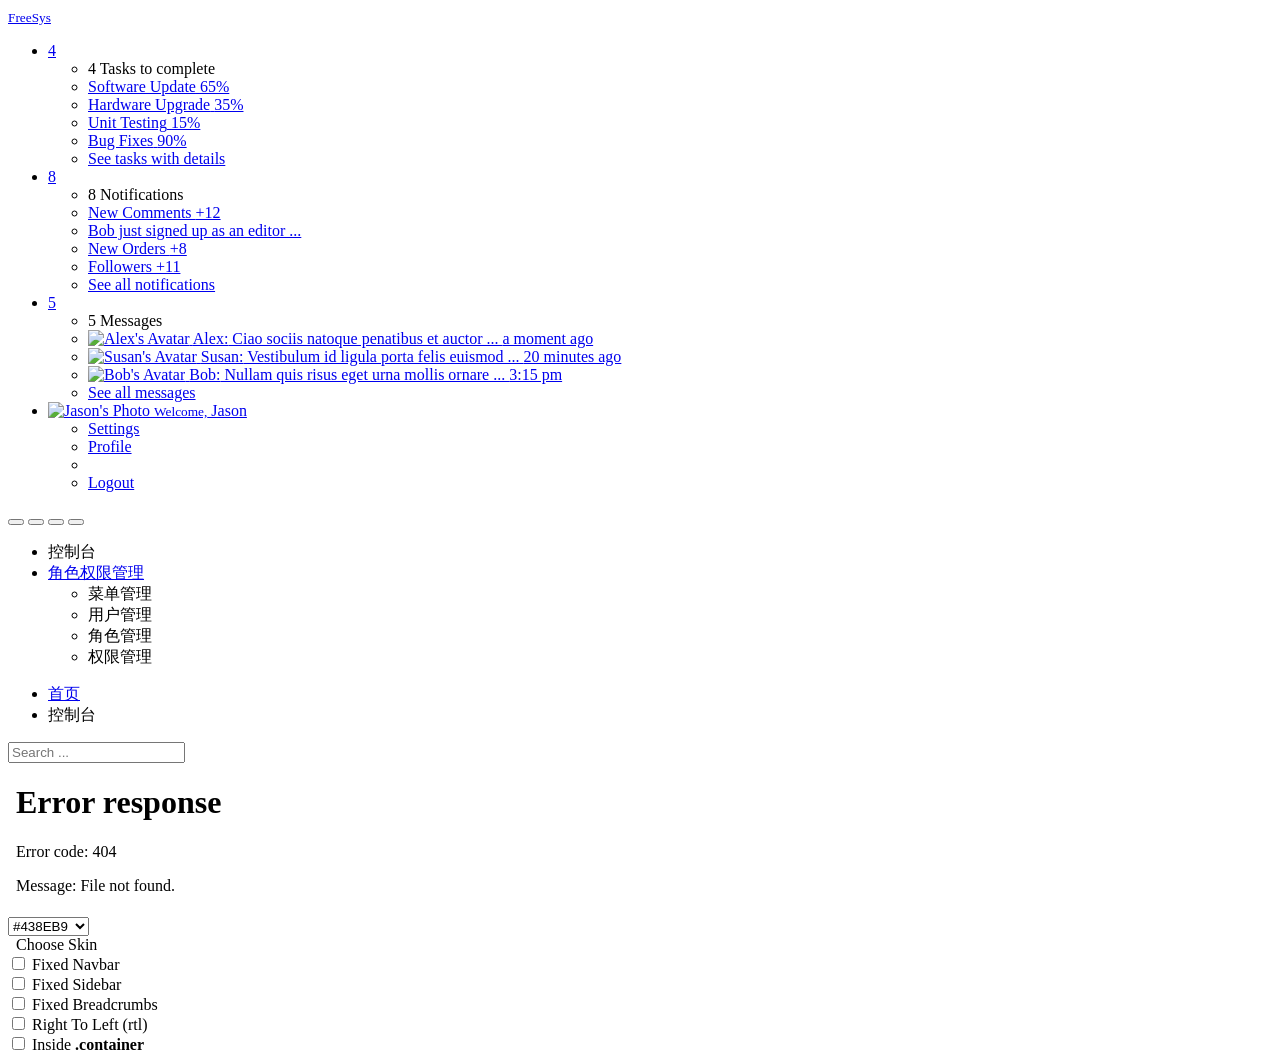
==== commit ae8951fd: "1" ====
--- a/src/main/resources/templates/index.html
+++ b/src/main/resources/templates/index.html
@@ -440,7 +440,7 @@
 					<div class="page-content">
 						<div class="row">
 								<!-- PAGE CONTENT BEGINS -->
-								<iframe src="/role/toRole" frameborder="0"  id="contentIframe" width="100%" onload="iFrameHeight();"></iframe>
+								<iframe src="/role/toRole" frameborder="0"  id="contentIframe" width="100%"  onload="iFrameHeight();"></iframe>
 <!-- 								<iframe src="/dashboard/toDashboard" frameborder="0"  id="contentIframe" width="100%" onload="iFrameHeight();"></iframe> -->
 								<!-- PAGE CONTENT ENDS -->
 						</div><!-- /.row -->
@@ -552,6 +552,8 @@
 		        function loadPage(param) {
 		            window.frames["contentIframe"].src =param;
 		        }
+					
+				
 		        
 		        $(".nav-list").on("click", "a", function () {
  		            var page = $(this).attr("data-target");
